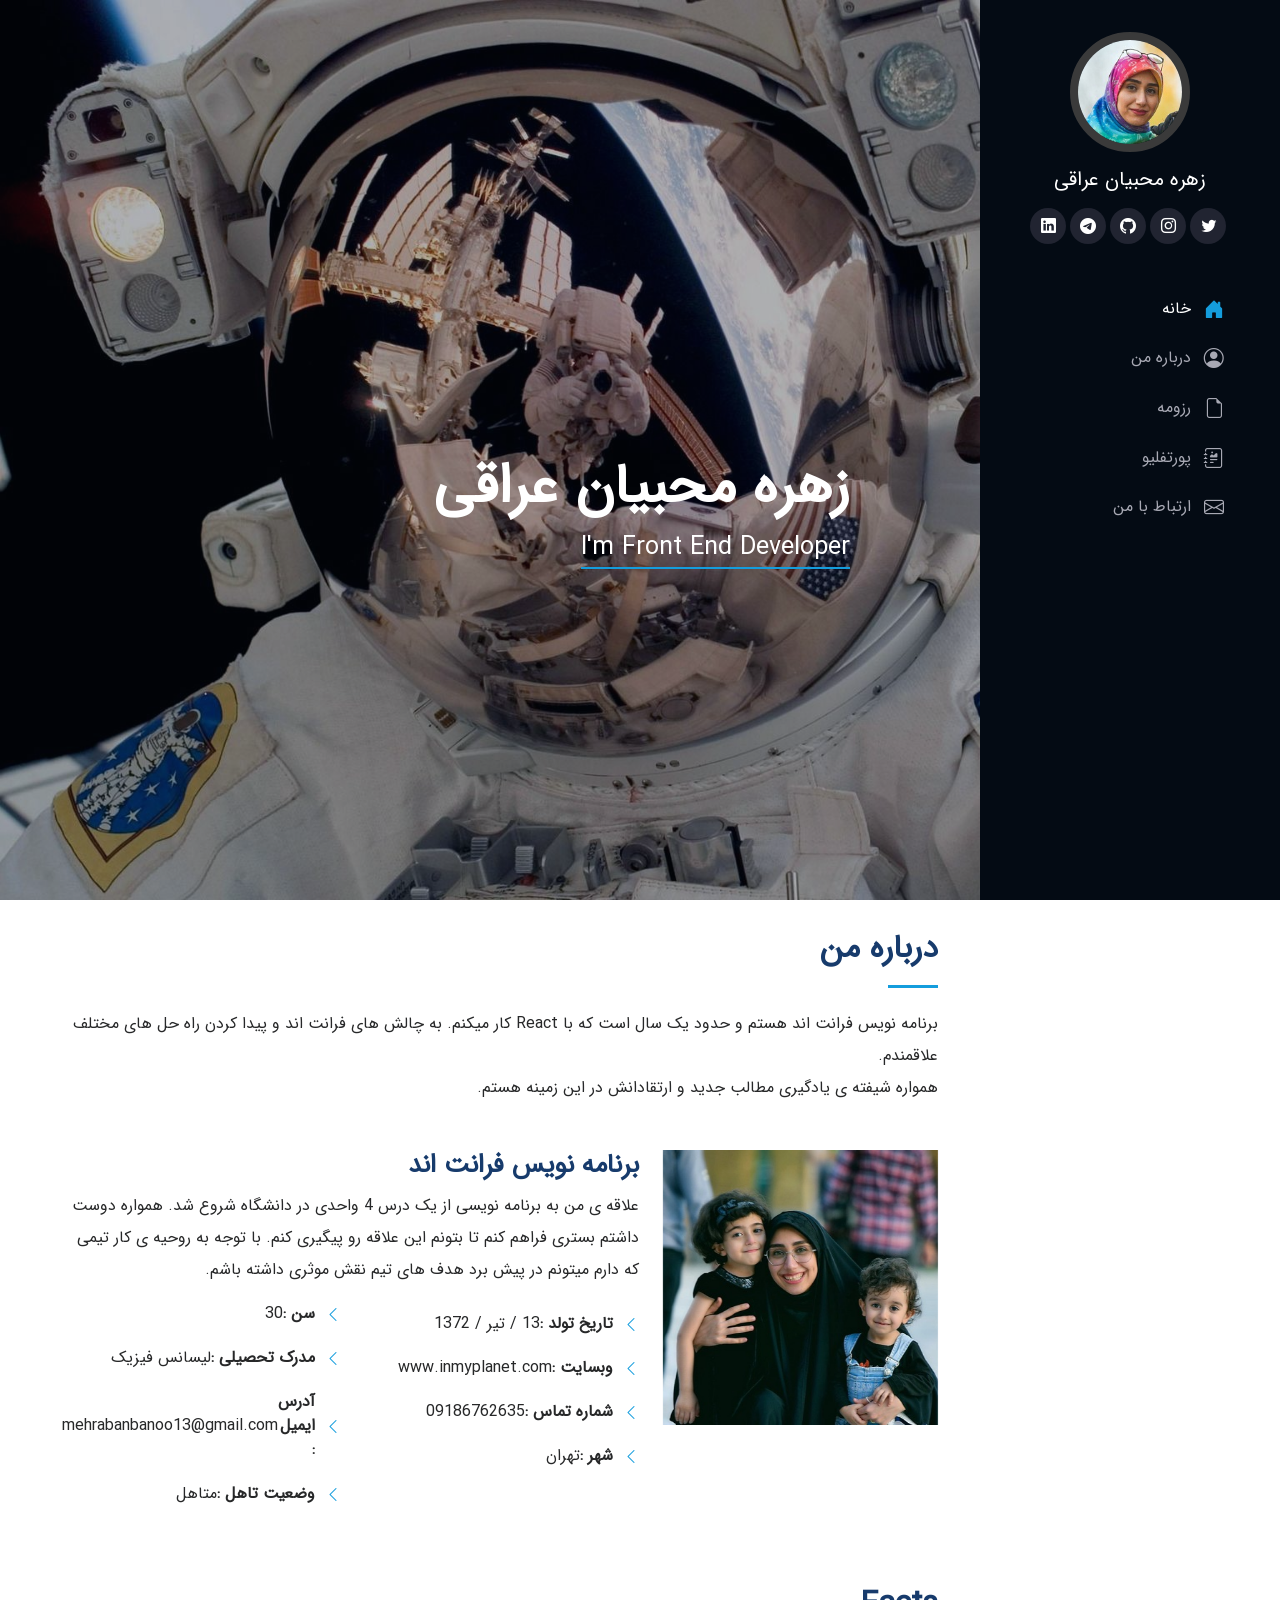
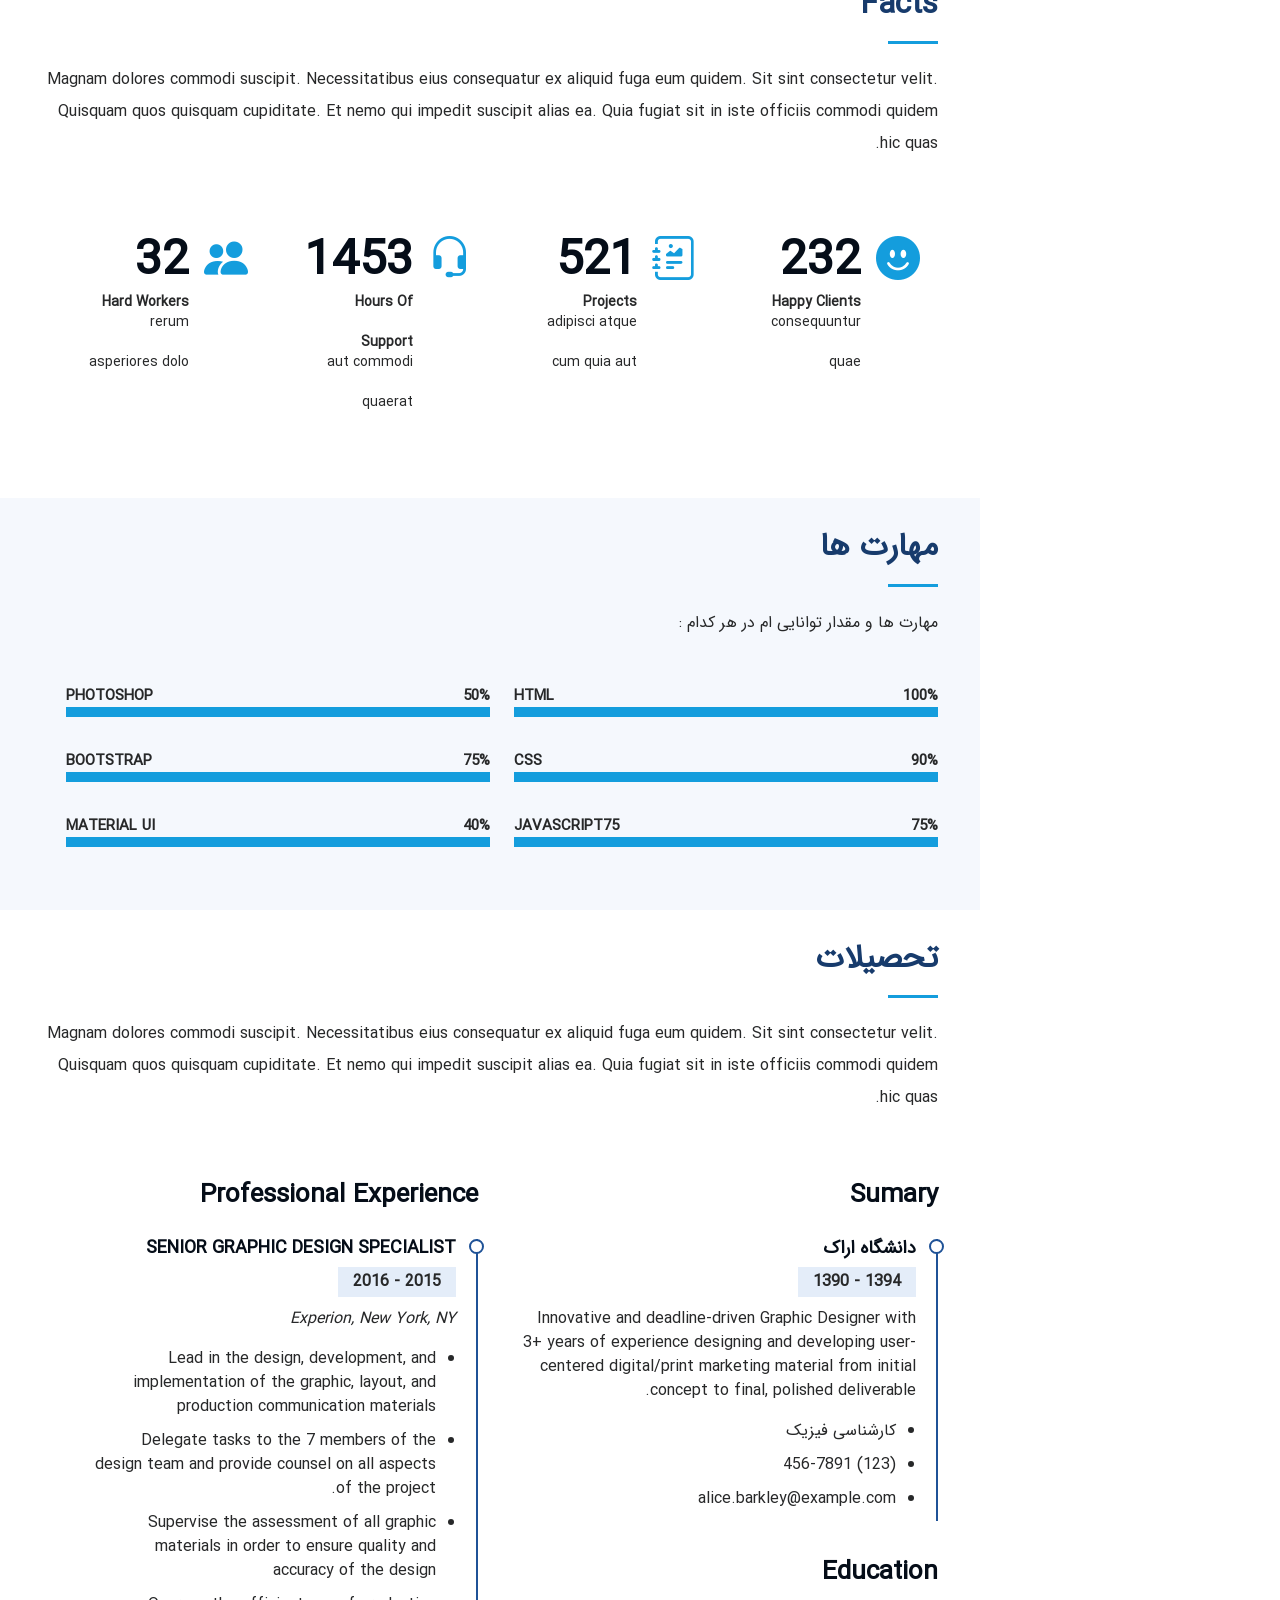
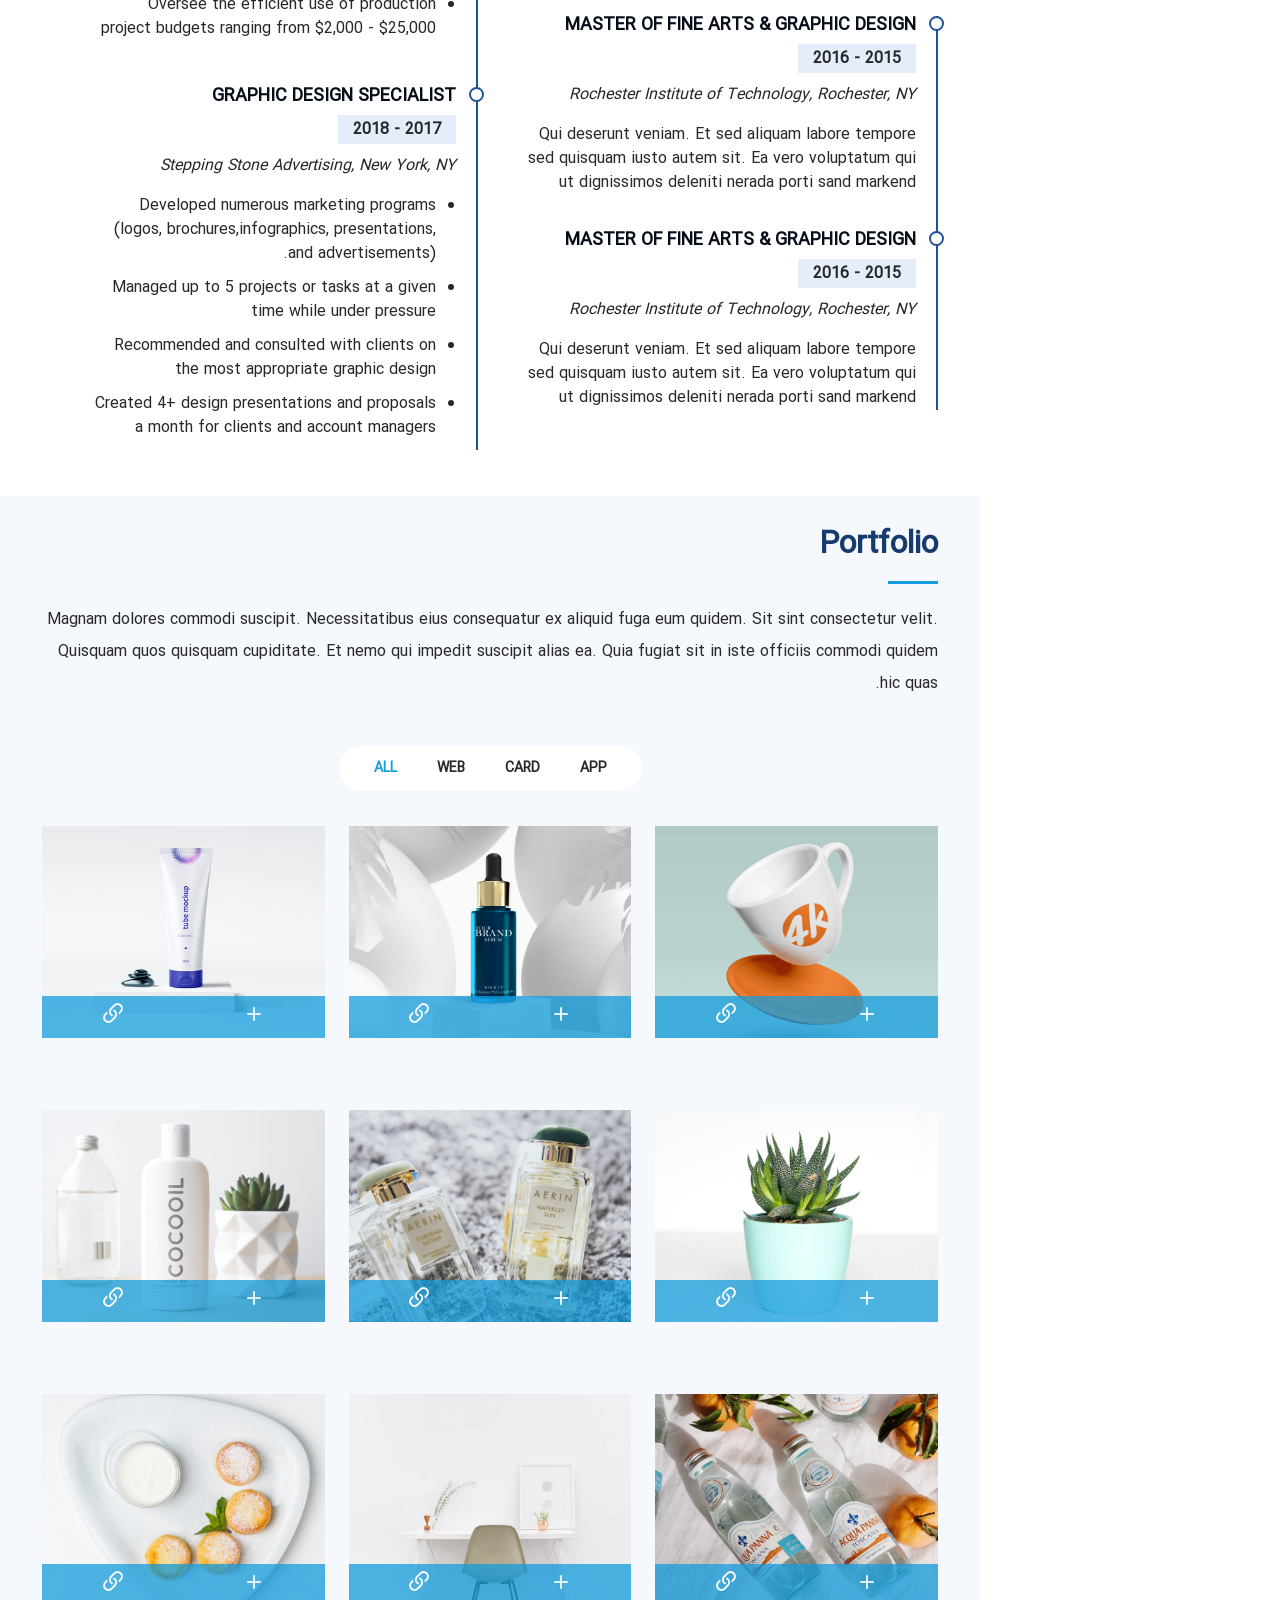
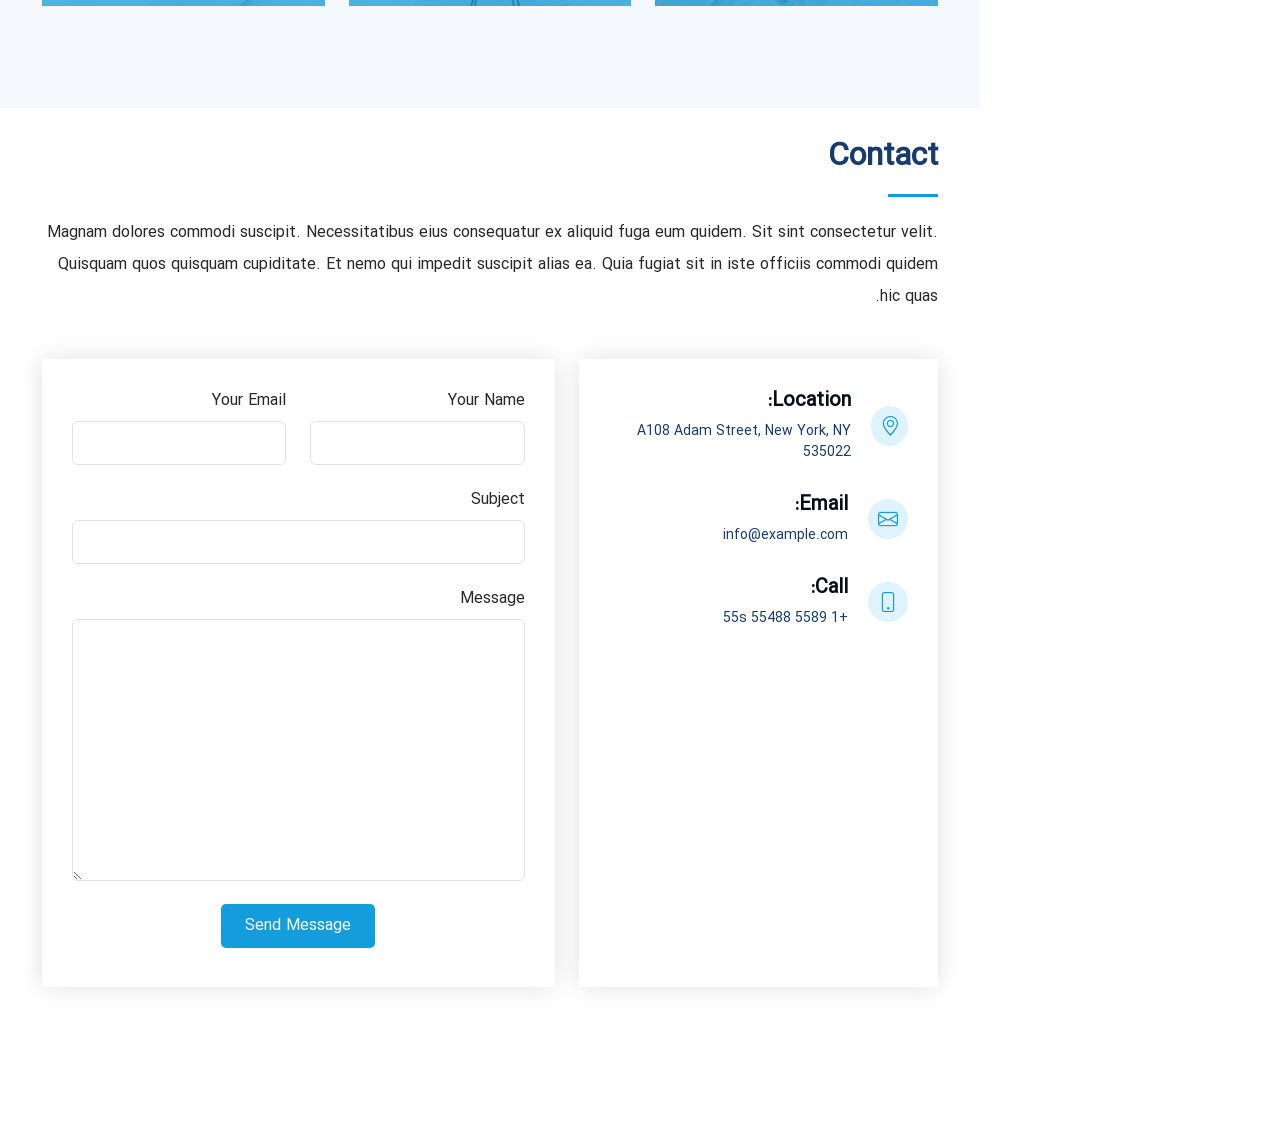
==== Untitled-1.html @ 4b847841 "add WOW.js library" ====
<!DOCTYPE html>
<html lang="en" dir="rtl">
  <head>
    <meta charset="UTF-8" />
    <meta name="viewport" content="width=device-width, initial-scale=1.0" />

    <link
      href="https://cdn.jsdelivr.net/npm/bootstrap@5.3.0/dist/css/bootstrap.min.css"
      rel="stylesheet"
      integrity="sha384-9ndCyUaIbzAi2FUVXJi0CjmCapSmO7SnpJef0486qhLnuZ2cdeRhO02iuK6FUUVM"
      crossorigin="anonymous"
    />
    <link
      rel="stylesheet"
      href="https://cdn.jsdelivr.net/npm/bootstrap-icons@1.10.5/font/bootstrap-icons.css"
    />
     <!-- WOW js-->
    <link
      rel="stylesheet"
      href="https://cdnjs.cloudflare.com/ajax/libs/animate.css/4.1.1/animate.min.css"
    />

    <link rel="stylesheet" href="./styles.css" />

    <title>Portfolio</title>
  </head>
  <body>
    <!-- Start Header  -->
    <header class="header">
      <div class="profile">
        <div class="profile-header">
          <img src="./img/zohre-pic.jpg" class="profile-img" alt="" />
          <h1 class="profile-name">
            <a href="Untitled-1.html" class="profile-name-link">
              زهره محبیان عراقی
            </a>
          </h1>
          <div class="header-social-media text-center">
            <a
              href="https://twitter.com/zmohebian"
              class="social-media-link"
              target="_blank"
              ><i class="bi bi-twitter social-media-icon"></i
            ></a>
            <a
              href="https://www.instagram.com/z.mohebian13"
              class="social-media-link"
              target="_blank"
              ><i class="bi bi-instagram social-media-icon"></i
            ></a>
            <a
              href="https://github.com/zmohebian13"
              class="social-media-link"
              target="_blank"
              ><i class="bi bi-github"></i
            ></a>
            <a
              href="https://t.me/zmohebian"
              class="social-media-link"
              target="_blank"
              ><i class="bi bi-telegram"></i
            ></a>
            <a
              href="https://www.linkedin.com/in/zohre-mohebian-317a89244/"
              class="social-media-link"
              target="_blank"
              ><i class="bi bi-linkedin social-media-icon"></i
            ></a>
          </div>
        </div>
      </div>

      <div class="profile-navbar">
        <ul class="navbar-menu">
          <li class="navbar-item">
            <a href="#hero" class="navbar-item-link active">
              <i class="bi bi-house-door-fill"></i>
              <span class="navbar-item-title">خانه</span>
            </a>
          </li>
          <li class="navbar-item">
            <a href="#about" class="navbar-item-link">
              <i class="bi bi-person-circle"></i>
              <span class="navbar-item-title">درباره من</span>
            </a>
          </li>
          <li class="navbar-item">
            <a href="#resume" class="navbar-item-link">
              <i class="bi bi-file-earmark"></i>
              <span class="navbar-item-title">رزومه</span>
            </a>
          </li>
          <li class="navbar-item">
            <a href="#portfolio" class="navbar-item-link">
              <i class="bi bi-journal-richtext"></i>
              <span class="navbar-item-title">پورتفلیو</span>
            </a>
          </li>
          <li class="navbar-item">
            <a href="#contact" class="navbar-item-link">
              <i class="bi bi-envelope"></i>
              <span class="navbar-item-title">ارتباط با من</span>
            </a>
          </li>
        </ul>
      </div>
    </header>
    <!-- End Header -->

    <!-- Start hero  -->
    <section class="hero" id="hero">
      <div class="hero-container">
        <h1 class="hero-title">زهره محبیان عراقی</h1>
        <p class="hero-desc">
          <span
            class="hero-desc-typed"
            data-typed-items="Front End Developer"
          ></span>
        </p>
      </div>
    </section>
    <!-- End hero  -->

    <main class="main">
      <!-- Start About  -->
      <section class="about" id="about">
        <div class="about-container">
          <div class="container">
            <div class="row">
              <div class="section-title">
                <h2>درباره من</h2>
                <p>
                  برنامه نویس فرانت اند هستم و حدود یک سال است که با React کار
                  میکنم. به چالش های فرانت اند و پیدا کردن راه حل های مختلف
                  علاقمندم.
                  <br />
                  همواره شیفته ی یادگیری مطالب جدید و ارتقادانش در این زمینه
                  هستم.
                </p>
              </div>

              <div class="row">
                <div class="col-lg-4 wow animate__animated animate__fadeInRight">
                  <img
                    src="./img/family1.jpg"
                    alt=""
                    class="about-img img-fluid"
                  />
                </div>
                <div class="col-lg-8 pt-4 pt-lg-0 content wow animate__animated animate__fadeInLeft">
                  <h3 class="about-detail-title">برنامه نویس فرانت اند</h3>
                  <p class="about-detail-desc">
                    علاقه ی من به برنامه نویسی از یک درس 4 واحدی در دانشگاه شروع
                    شد. همواره دوست داشتم بستری فراهم کنم تا بتونم این علاقه رو
                    پیگیری کنم. با توجه به روحیه ی کار تیمی که دارم میتونم در
                    پیش برد هدف های تیم نقش موثری داشته باشم.
                  </p>
                  <div class="row">
                    <div class="col-lg-6">
                      <ul class="about-detail-menu">
                        <li class="about-detail-item">
                          <i class="bi bi-chevron-left"></i>
                          <strong> تاریخ تولد :</strong>
                          <span>13 / تیر / 1372</span>
                        </li>
                        <li class="about-detail-item">
                          <i class="bi bi-chevron-left"></i>
                          <strong>وبسایت :</strong>
                          <span> www.inmyplanet.com</span>
                        </li>
                        <li class="about-detail-item">
                          <i class="bi bi-chevron-left"></i>
                          <strong>شماره تماس :</strong>
                          <span>09186762635</span>
                        </li>
                        <li class="about-detail-item">
                          <i class="bi bi-chevron-left"></i>
                          <strong>شهر :</strong>
                          <span>تهران</span>
                        </li>
                      </ul>
                    </div>
                    <div class="col-6">
                      <ul class="about-detail menu">
                        <li class="about-detail-item">
                          <i class="bi bi-chevron-left"></i>
                          <strong> سن :</strong>
                          <span>30</span>
                        </li>
                        <li class="about-detail-item">
                          <i class="bi bi-chevron-left"></i>
                          <strong>مدرک تحصیلی :</strong>
                          <span>لیسانس فیزیک</span>
                        </li>
                        <li class="about-detail-item">
                          <i class="bi bi-chevron-left"></i>
                          <strong>آدرس ایمیل : </strong>
                          <span>mehrabanbanoo13@gmail.com</span>
                        </li>
                        <li class="about-detail-item">
                          <i class="bi bi-chevron-left"></i>
                          <strong>وضعیت تاهل : </strong>
                          <span>متاهل</span>
                        </li>
                      </ul>
                    </div>
                  </div>
                </div>
              </div>
            </div>
          </div>
        </div>
      </section>
      <!-- End About  -->

      <!-- Start Facts  -->
      <section class="facts">
        <div class="fact-container">
          <div class="container">
            <div class="row">
              <div class="section-title">
                <h2>Facts</h2>
                <p>
                  Magnam dolores commodi suscipit. Necessitatibus eius
                  consequatur ex aliquid fuga eum quidem. Sit sint consectetur
                  velit. Quisquam quos quisquam cupiditate. Et nemo qui impedit
                  suscipit alias ea. Quia fugiat sit in iste officiis commodi
                  quidem hic quas.
                </p>
              </div>
              <div class="row facts-details">
                <div class="col-lg-3 col-md-6 fact-item wow animate__animated animate__fadeInUp">
                  <i class="bi bi-emoji-smile-fill"></i>
                  <div class="fact-item-count">
                    <strong class="fact-item-num">232</strong>
                    <p class="fact-item-title">
                      <strong>Happy Clients</strong>
                      consequuntur quae
                    </p>
                  </div>
                </div>
                <div class="col-lg-3 col-md-6 fact-item wow animate__animated animate__fadeInUp">
                  <i class="bi bi-journal-richtext"></i>
                  <div class="fact-item-count">
                    <strong class="fact-item-num">521</strong>
                    <p class="fact-item-title">
                      <strong>Projects </strong>
                      adipisci atque cum quia aut
                    </p>
                  </div>
                </div>
                <div class="col-lg-3 col-md-6 fact-item wow animate__animated animate__fadeInUp">
                  <i class="bi bi-headset"></i>
                  <div class="fact-item-count">
                    <strong class="fact-item-num">1453</strong>
                    <p class="fact-item-title">
                      <strong>Hours Of Support</strong>
                      aut commodi quaerat
                    </p>
                  </div>
                </div>
                <div class="col-lg-3 col-md-6 fact-item wow animate__animated animate__fadeInUp">
                  <i class="bi bi-people-fill"></i>
                  <div class="fact-item-count">
                    <strong class="fact-item-num">32</strong>
                    <p class="fact-item-title">
                      <strong>Hard Workers</strong>
                      rerum asperiores dolo
                    </p>
                  </div>
                </div>
              </div>
            </div>
          </div>
        </div>
      </section>
      <!-- End Facts  -->

      <!-- Start Skills  -->
      <section class="skills">
        <div class="container skills-container">
          <div class="row">
            <div class="section-title">
              <h2>مهارت ها</h2>
              <p>مهارت ها و مقدار توانایی ام در هر کدام :</p>
            </div>
            <div class="row skill-menu">
              <div class="col-lg-6">
                <div class="skill-item wow animate__animated animate__fadeInRight">
                  <div class="skill-item-title">
                    <span class="skill-value">100%</span>
                    <span class="skill-title">HTML</span>
                  </div>
                  <div class="skill-item-progress">
                    <div
                      class="progress-bar"
                      role="progressbar"
                      aria-valuenow="100"
                      aria-valuemin="0"
                      aria-valuemax="100"
                    ></div>
                  </div>
                </div>
                <div class="skill-item wow animate__animated animate__fadeInRight">
                  <div class="skill-item-title">
                    <span class="skill-value">90%</span>
                    <span class="skill-title">CSS</span>
                  </div>
                  <div class="skill-item-progress">
                    <div
                      class="progress-bar"
                      role="progressbar"
                      aria-valuenow="90"
                      aria-valuemin="0"
                      aria-valuemax="100"
                    ></div>
                  </div>
                </div>
                <div class="skill-item wow animate__animated animate__fadeInRight">
                  <div class="skill-item-title">
                    <span class="skill-value">75%</span>
                    <span class="skill-title">JAVASCRIPT75</span>
                  </div>
                  <div class="skill-item-progress">
                    <div
                      class="progress-bar"
                      role="progressbar"
                      aria-valuenow="75"
                      aria-valuemin="0"
                      aria-valuemax="100"
                    ></div>
                  </div>
                </div>
              </div>
              <div class="col-lg-6">
                <div class="skill-item wow animate__animated animate__fadeInLeft">
                  <div class="skill-item-title">
                    <span class="skill-value">50%</span>
                    <span class="skill-title">PHOTOSHOP</span>
                  </div>
                  <div class="skill-item-progress">
                    <div
                      class="progress-bar"
                      role="progressbar"
                      aria-valuenow="50"
                      aria-valuemin="0"
                      aria-valuemax="100"
                    ></div>
                  </div>
                </div>
                <div class="skill-item wow animate__animated animate__fadeInLeft">
                  <div class="skill-item-title">
                    <span class="skill-value">75%</span>
                    <span class="skill-title">BOOTSTRAP</span>
                  </div>
                  <div class="skill-item-progress">
                    <div
                      class="progress-bar"
                      role="progressbar"
                      aria-valuenow="75"
                      aria-valuemin="0"
                      aria-valuemax="100"
                    ></div>
                  </div>
                </div>
                <div class="skill-item wow animate__animated animate__fadeInLeft">
                  <div class="skill-item-title">
                    <span class="skill-value">40%</span>
                    <span class="skill-title">MATERIAL UI</span>
                  </div>
                  <div class="skill-item-progress">
                    <div
                      class="progress-bar"
                      role="progressbar"
                      aria-valuenow="40"
                      aria-valuemin="0"
                      aria-valuemax="100"
                    ></div>
                  </div>
                </div>
              </div>
            </div>
          </div>
        </div>
      </section>
      <!-- End Skills  -->

      <!-- Start Resume  -->
      <section class="resume" id="resume">
        <div class="container resume-container">
          <div class="row">
            <div class="section-title">
              <h2>تحصیلات</h2>
              <p>
                Magnam dolores commodi suscipit. Necessitatibus eius consequatur
                ex aliquid fuga eum quidem. Sit sint consectetur velit. Quisquam
                quos quisquam cupiditate. Et nemo qui impedit suscipit alias ea.
                Quia fugiat sit in iste officiis commodi quidem hic quas.
              </p>
            </div>
          </div>
          <div class="row resume-menu">
            <div class="col-lg-6 wow animate__animated animate__fadeInUp">
              <h3 class="resume-item-title">Sumary</h3>
              <div class="resume-item">
                <h4 class="resume-item-name">دانشگاه اراک</h4>
                <h5 class="resume-item-year">1394 - 1390</h5>
                <p class="resume-item-subtitle">
                  Innovative and deadline-driven Graphic Designer with 3+ years
                  of experience designing and developing user-centered
                  digital/print marketing material from initial concept to
                  final, polished deliverable.
                </p>
                <ul class="resume-item-menu">
                  <li class="resume-item-list">کارشناسی فیزیک</li>
                  <li class="resume-item-list">(123) 456-7891</li>
                  <li class="resume-item-list">alice.barkley@example.com</li>
                </ul>
              </div>

              <h3 class="resume-item-title">Education</h3>
              <div class="resume-item pb-2">
                <h4 class="resume-item-name">
                  MASTER OF FINE ARTS & GRAPHIC DESIGN
                </h4>
                <h5 class="resume-item-year">2015 - 2016</h5>
                <p>
                  <em>Rochester Institute of Technology, Rochester, NY</em>
                </p>
                <p>
                  Qui deserunt veniam. Et sed aliquam labore tempore sed
                  quisquam iusto autem sit. Ea vero voluptatum qui ut
                  dignissimos deleniti nerada porti sand markend
                </p>
              </div>
              <div class="resume-item">
                <h4 class="resume-item-name">
                  MASTER OF FINE ARTS & GRAPHIC DESIGN
                </h4>
                <h5>2015 - 2016</h5>
                <p>
                  <em>Rochester Institute of Technology, Rochester, NY</em>
                </p>
                <p>
                  Qui deserunt veniam. Et sed aliquam labore tempore sed
                  quisquam iusto autem sit. Ea vero voluptatum qui ut
                  dignissimos deleniti nerada porti sand markend
                </p>
              </div>
            </div>
            <div class="col-lg-6 wow animate__animated animate__fadeInUp">
              <h3 class="resume-item-title">Professional Experience</h3>
              <div class="resume-item pb-2">
                <h4 class="resume-item-name">
                  SENIOR GRAPHIC DESIGN SPECIALIST
                </h4>
                <h5 class="resume-item-year">2015 - 2016</h5>
                <p>
                  <em>Experion, New York, NY</em>
                </p>
                <ul class="resume-item-menu">
                  <li class="resume-item-list">
                    Lead in the design, development, and implementation of the
                    graphic, layout, and production communication materials
                  </li>
                  <li class="resume-item-list">
                    Delegate tasks to the 7 members of the design team and
                    provide counsel on all aspects of the project.
                  </li>
                  <li class="resume-item-list">
                    Supervise the assessment of all graphic materials in order
                    to ensure quality and accuracy of the design
                  </li>
                  <li class="resume-item-list">
                    Oversee the efficient use of production project budgets
                    ranging from $2,000 - $25,000
                  </li>
                </ul>
              </div>
              <div class="resume-item">
                <h4 class="resume-item-name">GRAPHIC DESIGN SPECIALIST</h4>
                <h5 class="resume-item-year">2017 - 2018</h5>
                <p>
                  <em>Stepping Stone Advertising, New York, NY</em>
                </p>
                <ul class="resume-item-menu">
                  <li class="resume-item-list">
                    Developed numerous marketing programs (logos,
                    brochures,infographics, presentations, and advertisements).
                  </li>
                  <li class="resume-item-list">
                    Managed up to 5 projects or tasks at a given time while
                    under pressure
                  </li>
                  <li class="resume-item-list">
                    Recommended and consulted with clients on the most
                    appropriate graphic design
                  </li>
                  <li class="resume-item-list">
                    Created 4+ design presentations and proposals a month for
                    clients and account managers
                  </li>
                </ul>
              </div>
            </div>
          </div>
        </div>
      </section>
      <!-- End Resume  -->

      <!-- Start Portfilio  -->
      <section class="portfolio" id="portfolio">
        <div class="container portfolio-container">
          <div class="section-title">
            <h2>Portfolio</h2>
            <p>
              Magnam dolores commodi suscipit. Necessitatibus eius consequatur
              ex aliquid fuga eum quidem. Sit sint consectetur velit. Quisquam
              quos quisquam cupiditate. Et nemo qui impedit suscipit alias ea.
              Quia fugiat sit in iste officiis commodi quidem hic quas.
            </p>
          </div>
          <div class="row portfolio-header wow animate__animated animate__fadeInUp">
            <div class="col-lg-12 portfolio-header-title">
              <ul class="portfolio-header-menu">
                <li class="portfolio-header-item">app</li>
                <li class="portfolio-header-item">card</li>
                <li class="portfolio-header-item">web</li>
                <li class="portfolio-header-item active">all</li>
              </ul>
            </div>
          </div>
          <div class="row portfolio-content wow animate__animated animate__fadeInUp">
            <div class="col-lg-4 col-md-6 portfolio-item">
              <div class="portfolio-single-image">
                <img src="/img/portfolio/portfolio-1.jpg" class="img-fluid" />
                <div class="portfolio-img-link">
                  <a href="" class="portfolio-link-item"
                    ><i class="bi bi-plus"></i
                  ></a>
                  <a href="" class="portfolio-link-item"
                    ><i class="bi bi-link-45deg"></i
                  ></a>
                </div>
              </div>
            </div>
            <div class="col-lg-4 col-md-6 portfolio-item">
              <div class="portfolio-single-image">
                <img
                  src="/img/portfolio/portfolio-2.jpg"
                  alt=""
                  class="img-fluid"
                />
                <div class="portfolio-img-link">
                  <a href="" class="portfolio-link-item"
                    ><i class="bi bi-plus"></i
                  ></a>
                  <a href="" class="portfolio-link-item"
                    ><i class="bi bi-link-45deg"></i
                  ></a>
                </div>
              </div>
            </div>
            <div class="col-lg-4 col-md-6 portfolio-item">
              <div class="portfolio-single-image">
                <img
                  src="/img/portfolio/portfolio-3.jpg"
                  alt=""
                  class="img-fluid"
                />
                <div class="portfolio-img-link">
                  <a href="" class="portfolio-link-item"
                    ><i class="bi bi-plus"></i
                  ></a>
                  <a href="" class="portfolio-link-item"
                    ><i class="bi bi-link-45deg"></i
                  ></a>
                </div>
              </div>
            </div>
            <div class="col-lg-4 col-md-6 portfolio-item">
              <div class="portfolio-single-image">
                <img
                  src="/img/portfolio/portfolio-4.jpg"
                  alt=""
                  class="img-fluid"
                />
                <div class="portfolio-img-link">
                  <a href="" class="portfolio-link-item"
                    ><i class="bi bi-plus"></i
                  ></a>
                  <a href="" class="portfolio-link-item"
                    ><i class="bi bi-link-45deg"></i
                  ></a>
                </div>
              </div>
            </div>
            <div class="col-lg-4 col-md-6 portfolio-item">
              <div class="portfolio-single-image">
                <img
                  src="/img/portfolio/portfolio-5.jpg"
                  alt=""
                  class="img-fluid"
                />
                <div class="portfolio-img-link">
                  <a href="" class="portfolio-link-item"
                    ><i class="bi bi-plus"></i
                  ></a>
                  <a href="" class="portfolio-link-item"
                    ><i class="bi bi-link-45deg"></i
                  ></a>
                </div>
              </div>
            </div>
            <div class="col-lg-4 col-md-6 portfolio-item">
              <div class="portfolio-single-image">
                <img
                  src="/img/portfolio/portfolio-6.jpg"
                  alt=""
                  class="img-fluid"
                />
                <div class="portfolio-img-link">
                  <a href="" class="portfolio-link-item"
                    ><i class="bi bi-plus"></i
                  ></a>
                  <a href="" class="portfolio-link-item"
                    ><i class="bi bi-link-45deg"></i
                  ></a>
                </div>
              </div>
            </div>
            <div class="col-lg-4 col-md-6 portfolio-item">
              <div class="portfolio-single-image">
                <img
                  src="/img/portfolio/portfolio-7.jpg"
                  alt=""
                  class="img-fluid"
                />
                <div class="portfolio-img-link">
                  <a href="" class="portfolio-link-item"
                    ><i class="bi bi-plus"></i
                  ></a>
                  <a href="" class="portfolio-link-item"
                    ><i class="bi bi-link-45deg"></i
                  ></a>
                </div>
              </div>
            </div>
            <div class="col-lg-4 col-md-6 portfolio-item">
              <div class="portfolio-single-image">
                <img
                  src="/img/portfolio/portfolio-8.jpg"
                  alt=""
                  class="img-fluid"
                />
                <div class="portfolio-img-link">
                  <a href="" class="portfolio-link-item"
                    ><i class="bi bi-plus"></i
                  ></a>
                  <a href="" class="portfolio-link-item"
                    ><i class="bi bi-link-45deg"></i
                  ></a>
                </div>
              </div>
            </div>
            <div class="col-lg-4 col-md-6 portfolio-item">
              <div class="portfolio-single-image">
                <img
                  src="/img/portfolio/portfolio-9.jpg"
                  alt=""
                  class="img-fluid"
                />
                <div class="portfolio-img-link">
                  <a href="" class="portfolio-link-item"
                    ><i class="bi bi-plus"></i
                  ></a>
                  <a href="" class="portfolio-link-item"
                    ><i class="bi bi-link-45deg"></i
                  ></a>
                </div>
              </div>
            </div>
          </div>
        </div>
      </section>
      <!-- End Portfilio  -->

      <!-- Start contact  -->
      <section class="contact" id="contact">
        <div class="container contact-container">
          <div class="section-title">
            <h2>Contact</h2>
            <p>
              Magnam dolores commodi suscipit. Necessitatibus eius consequatur
              ex aliquid fuga eum quidem. Sit sint consectetur velit. Quisquam
              quos quisquam cupiditate. Et nemo qui impedit suscipit alias ea.
              Quia fugiat sit in iste officiis commodi quidem hic quas.
            </p>
          </div>
          <div class="row contact-content wow animate__animated animate__fadeIn">
            <div class="col-lg-5 d-flex align-items-stretch mb-3">
              <div class="contact-details">
                <div class="contact-addres">
                  <i class="bi bi-geo-alt"></i>
                  <div class="contact-detail-title">
                    <h4>Location:</h4>
                    <p>A108 Adam Street, New York, NY 535022</p>
                  </div>
                </div>
                <div class="contact-email">
                  <i class="bi bi-envelope"></i>
                  <div class="contact-detail-title">
                    <h4>Email:</h4>
                    <p>info@example.com</p>
                  </div>
                </div>
                <div class="contact-call">
                  <i class="bi bi-phone"></i>
                  <div class="contact-detail-title">
                    <h4>Call:</h4>
                    <p>+1 5589 55488 55s</p>
                  </div>
                </div>
                <div class="contact-map">
                  <iframe
                    src="https://www.google.com/maps/embed?pb=!1m14!1m8!1m3!1d12097.433213460943!2d-74.0062269!3d40.7101282!3m2!1i1024!2i768!4f13.1!3m3!1m2!1s0x0%3A0xb89d1fe6bc499443!2sDowntown+Conference+Center!5e0!3m2!1smk!2sbg!4v1539943755621"
                    frameborder="0"
                    style="border: 0; width: 100%; height: 290px"
                    allowfullscreen
                  ></iframe>
                </div>
              </div>
            </div>
            <div class="col-lg-7 d-flex align-items-stretch mb-3">
              <form action="#" class="contact-form">
                <div class="row">
                  <div class="col-md-6 form-group">
                    <label for="name">Your Name</label>
                    <input
                      type="text"
                      name="name"
                      class="form-control"
                      id="name"
                      required
                    />
                  </div>
                  <div class="form-group col-md-6">
                    <label for="name">Your Email</label>
                    <input
                      type="email"
                      class="form-control"
                      name="email"
                      id="email"
                      required
                    />
                  </div>
                  <div class="form-group">
                    <label for="name">Subject</label>
                    <input
                      type="text"
                      class="form-control"
                      name="subject"
                      id="subject"
                      required
                    />
                  </div>
                  <div class="form-group">
                    <label for="name">Message</label>
                    <textarea
                      class="form-control"
                      name="message"
                      rows="10"
                      required
                    ></textarea>
                  </div>
                  <div class="form-button">
                    <div class="form-loading"></div>
                    <div class="form-submit-error"></div>
                    <div class="form-submit-success"></div>
                    <button type="submit" class="form-submit-btn">
                      Send Message
                    </button>
                  </div>
                </div>
              </form>
            </div>
          </div>
        </div>
      </section>
      <!-- End contact  -->
    </main>

    <a
      href="#"
      class="back-to-top d-flex align-items-center justify-content-center"
    >
      <i class="bi bi-arrow-up-short"></i>
    </a>

    <script src="./index.js"></script>
    <script
      src="https://cdn.jsdelivr.net/npm/bootstrap@5.3.0/dist/js/bootstrap.bundle.min.js"
      integrity="sha384-geWF76RCwLtnZ8qwWowPQNguL3RmwHVBC9FhGdlKrxdiJJigb/j/68SIy3Te4Bkz"
      crossorigin="anonymous"
    ></script>
    <script src="./JS/wow.min.js"></script>
    <script>
      new WOW().init();
    </script>
  </body>
</html>
---- styles.css ----
@font-face {
  font-family: IRANSans;
  src: url(../fonts/IRANSans/IRANSans.ttf);
}

* {
  margin: 0;
  padding: 0;
  box-sizing: border-box;
}

body {
  font-family: "IRANSans";
  color: #272829;
}

.header {
  position: fixed;
  top: 0;
  right: 0;
  bottom: 0;
  width: 300px;
  padding: 2rem;
  background: #040b14;
  height: 100vh;
  z-index: 9997;
}

.profile-header {
  display: flex;
  flex-direction: column;
  align-items: center;
  justify-content: space-between;
}

.profile-img {
  width: 120px;
  border-radius: 50%;
  border: 8px solid rgb(58, 58, 58);
}

.profile-name {
  font-size: 20px;
  color: white;
  margin: 1rem 0;
  font-weight: 300;
}

.profile-name-link {
  text-decoration: none;
  color: white;
}

.header-social-media {
  display: flex;
  flex-direction: row;
  justify-content: center;
  align-items: center;
}

.social-media-link {
  display: inline-block;
  background: #212431;
  color: #fff;
  line-height: 1;
  margin-right: 4px;
  border-radius: 50%;
  text-align: center;
  width: 36px;
  height: 36px;
  transition: 300ms;
  padding-top: 10px;
  target: "_blank";
}

.social-media-icon {
  font-size: 15px;
}

.social-media-link:hover {
  background: #149ddd;
  color: #fff;
  text-decoration: none;
}

@media (max-width: 1199px) {
  .header {
    right: -300px;
  }
}

.profile-navbar {
  padding: 1.5rem;
}

.navbar-menu {
  list-style-type: none;
  margin-top: 1rem;
}

.navbar-item {
  padding: 0.8rem 0;
}

.navbar-item-link {
  text-decoration: none;
  font-weight: 300;
  display: flex;
  align-items: center;
  color: #a8a9b4;
  transition: all 300ms ease;
}

.navbar-item-link:hover,
.navbar-item-link.active {
  color: white;
}

.navbar-item-link i {
  margin-left: 0.8rem;
  font-size: 20px;
  line-height: 0 !important;
  transition: all 300ms ease;
}

.navbar-item-link:hover i,
.navbar-item-link.active i {
  color: #149ddd;
}

.hero {
  height: 100vh;
  background: url("../img/114247.jpg");
  background-position: left;
  background-size: cover;
  background-repeat: no-repeat;
  display: flex;
  align-items: center;
  justify-content: flex-start;
}

.hero::before {
  content: "";
  background: rgba(5, 13, 24, 0.3);
  position: absolute;
  bottom: 0;
  top: 0;
  left: 0;
  right: 0;
  z-index: 1;
  height: 100vh;
}
.hero-container {
  position: relative;
  display: flex;
  flex-direction: column;
  align-items: flex-start;
  padding: 140px 400px 0 0;
  background-attachment: fixed;
  z-index: 2;
}

.hero-title {
  color: white;
  font-weight: 700;
  font-size: 55px;
}

.hero-desc {
  color: white;
  font-size: 25px;
  font-weight: 300;
  border-bottom: 2px solid #149ddd;
}

@media (max-width: 1199px) {
  .hero {
    margin-right: 0;
    background-position: center;
  }
  .main {
    margin-right: 0;
  }
  .container,
  .container-fluid {
    padding-left: 12px;
    padding-right: 12px;
  }
}

@media (min-width: 1024px) {
  .hero {
    background-attachment: fixed;
  }
}

main {
  margin-right: 300px;
}

section {
  padding: 30px;
  overflow: hidden;
}
.section-bg {
  background: #f5f8fd;
}
.section-title {
  padding-bottom: 30px;
}

.section-title h2 {
  font-size: 32px;
  font-weight: bold;
  margin-bottom: 20px;
  padding-bottom: 20px;
  position: relative;
  color: #173b6c;
}

.section-title p {
  line-height: 2;
}

.section-title h2::after {
  content: "";
  position: absolute;
  display: block;
  width: 50px;
  height: 3px;
  background: #149ddd;
  bottom: 0;
  right: 0;
}

.about {
  background: #ffffff;
}

.about-detail-title {
  font-weight: 700;
  font-size: 26px;
  color: #173b6c;
}

.about-detail-desc {
  line-height: 2;
}

.about-detail-menu {
  list-style-type: none;
  padding: 0;
  margin-top: 10px;
}

.about-detail-item {
  display: flex;
  align-items: center;
  margin-bottom: 20px;
}

.about-detail-item strong {
  margin-right: 10px;
}

.about-detail-item i {
  font-size: 16px;
  color: #149ddd;
  line-height: 0;
}

.fact-item {
  display: flex;
  align-items: baseline;
  padding: 30px;
}

.fact-item i {
  font-size: 44px;
  color: #149ddd;
  line-height: 0;
}

.fact-item-count {
  display: flex;
  flex-direction: column;
  justify-content: space-around;
  margin-right: 15px;
  line-height: 40px;
}

.fact-item-num {
  font-size: 48px;
  display: block;
  font-weight: 700;
  color: #050d18;
}

.fact-item-title {
  font-size: 14px;
}

.fact-item-title strong {
  display: block;
  margin-bottom: -20px;
}

.skills {
  background: #f5f8fd;
}

.skill-item {
  display: flex;
  flex-direction: column;
  height: 65px;
}

.skill-item-title {
  display: flex;
  justify-content: space-between;
}

.skill-title,
.skill-value {
  font-weight: bold;
  font-size: 15px;
}

.progress-bar {
  height: 10px;
  background-color: #149ddd;
}

.resume-item {
  position: relative;
  padding: 0 20px 0 20px;
  border-right: 2px solid #1f5297;
}

.resume-item::before {
  content: "";
  position: absolute;
  width: 15px;
  height: 15px;
  border-radius: 50%;
  background: #fff;
  border: 2px solid #1f5297;
  right: -8px;
  top: 0;
}

.resume-item-title {
  font-size: 26px;
  font-weight: bold;
  color: #050d18;
  padding: 20px 0;
}

.resume-item-desc {
  display: flex;
  flex-direction: column;
}

.resume-item-name {
  line-height: 18px;
  font-size: 18px;
  text-transform: uppercase;
  color: #050d18;
  margin-bottom: 10px;
  font-weight: bold;
}

.resume-item-menu {
  padding-right: 20px;
}

.resume-item-list {
  padding-bottom: 10px;
}

.resume-item h5 {
  font-size: 16px;
  background: #e4edf9;
  padding: 5px 15px;
  display: inline-block;
  font-weight: 600;
  margin-bottom: 10px;
}

.pb-2 {
  padding-bottom: 20px !important;
}

.portfolio {
  background: #f5f8fd;
}

.portfolio-header-title {
  display: flex;
  align-items: center;
  justify-content: center;
}

.portfolio-header-menu {
  display: flex;
  align-items: center;
  background-color: #fff;
  border-radius: 30px;
  list-style-type: none;
  padding: 2px 15px;
  margin-bottom: 35px;
}

.portfolio-header-item {
  padding: 10px 20px;
  cursor: pointer;
  font-size: 14px;
  text-transform: uppercase;
  transition: all 300ms ease;
  font-weight: 600;
}

.portfolio-header-item:hover,
.portfolio-header-item.active {
  color: #149ddd;
}

.portfolio-item {
  position: relative;
  margin-bottom: 30px;
  z-index: 1;
  transition: 0.3s;
}

.portfolio-item::before {
  content: "";
  position: absolute;
  background: rgba(255, 255, 255, 0.5);
  left: 0;
  right: 0;
  top: 0;
  bottom: 0;
  transition: all ease-in-out 0.3s;
  z-index: 2;
  opacity: 0;
}

.portfolio-img-link {
  position: relative;
  bottom: 42px;
  display: flex;
  justify-content: center;
  left: 0;
  right: 0;
  transition: 0.3s;
  opacity: 1;
}

.portfolio-link-item {
  color: #fff;
  font-size: 28px;
  text-align: center;
  background: rgba(20, 157, 221, 0.75);
  transition: 0.3s;
  width: 50%;
  cursor: pointer !important;
}

.portfolio-link-item:hover {
  background: rgba(20, 157, 221, 0.95);
}

.contact {
  padding-bottom: 130px;
}

.contact-details {
  padding: 30px;
  background: #fff;
  width: 100%;
  box-shadow: 0 0 24px 0 rgba(0, 0, 0, 0.12);
  
}

.contact-addres,
.contact-email,
.contact-call {
  display: flex;
  align-items: center;
  margin-bottom: 30px;
}

.contact-addres i,
.contact-email i,
.contact-call i {
  background: #dff3fc;
  width: 40px;
  height: 40px;
  border-radius: 50%;
  display: flex;
  align-items: center;
  justify-content: center;
  font-size: 20px;
  transition: all 0.3s ease-in-out;
  color: #149ddd;
}

.contact-detail-title {
  padding: 0 20px 0 0;
  display: flex;
  flex-direction: column;
  justify-content: center;
}

.contact-detail-title h4 {
  font-size: 20px;
  font-weight: 600;
  color: #050d18;
  margin-bottom: 0 !important;
}

.contact-detail-title p {
  margin-bottom: 0 !important;
  font-size: 14px;
  color: #173b6c;
  padding-top: 8px;
}

.contact-addres:hover i,
.contact-email:hover i,
.contact-call:hover i {
  background: #149ddd;
  color: #fff;
}

.contact-form {
  padding: 30px;
  background: #fff;
  width: 100%;
  box-shadow: 0 0 24px 0 rgba(0, 0, 0, 0.12);
}

.form-group {
  padding-bottom: 8px;
  margin-bottom: 15px;
}

.form-group label {
  padding-bottom: 8px;
}

.form-group input {
  height: 44px;
}

.form-group textarea {
  padding: 10px 15px;
}

.form-button {
  display: flex;
  align-items: center;
  justify-content: center;
}

.form-submit-btn {
  border: none;
  background: #149ddd;
  padding: 10px 24px;
  color: #fff;
  border-radius: 5px;
  transition: 0.4s;
}

.form-submit-btn:hover {
  background: #37b3ed;
}

.back-to-top {
  position: fixed;
  visibility: hidden;
  opacity: 0;
  left: 15px;
  bottom: 15px;
  z-index: 996;
  background: #149ddd;
  width: 40px;
  height: 40px;
  border-radius: 50px;
  transition: all 0.4s;
}

.back-to-top i {
  font-size: 28px;
  color: #fff;
  line-height: 0;
}

.back-to-top:hover {
  background: #2eafec;
  color: #fff;
}

.back-to-top.active {
  visibility: visible;
  opacity: 1;
}
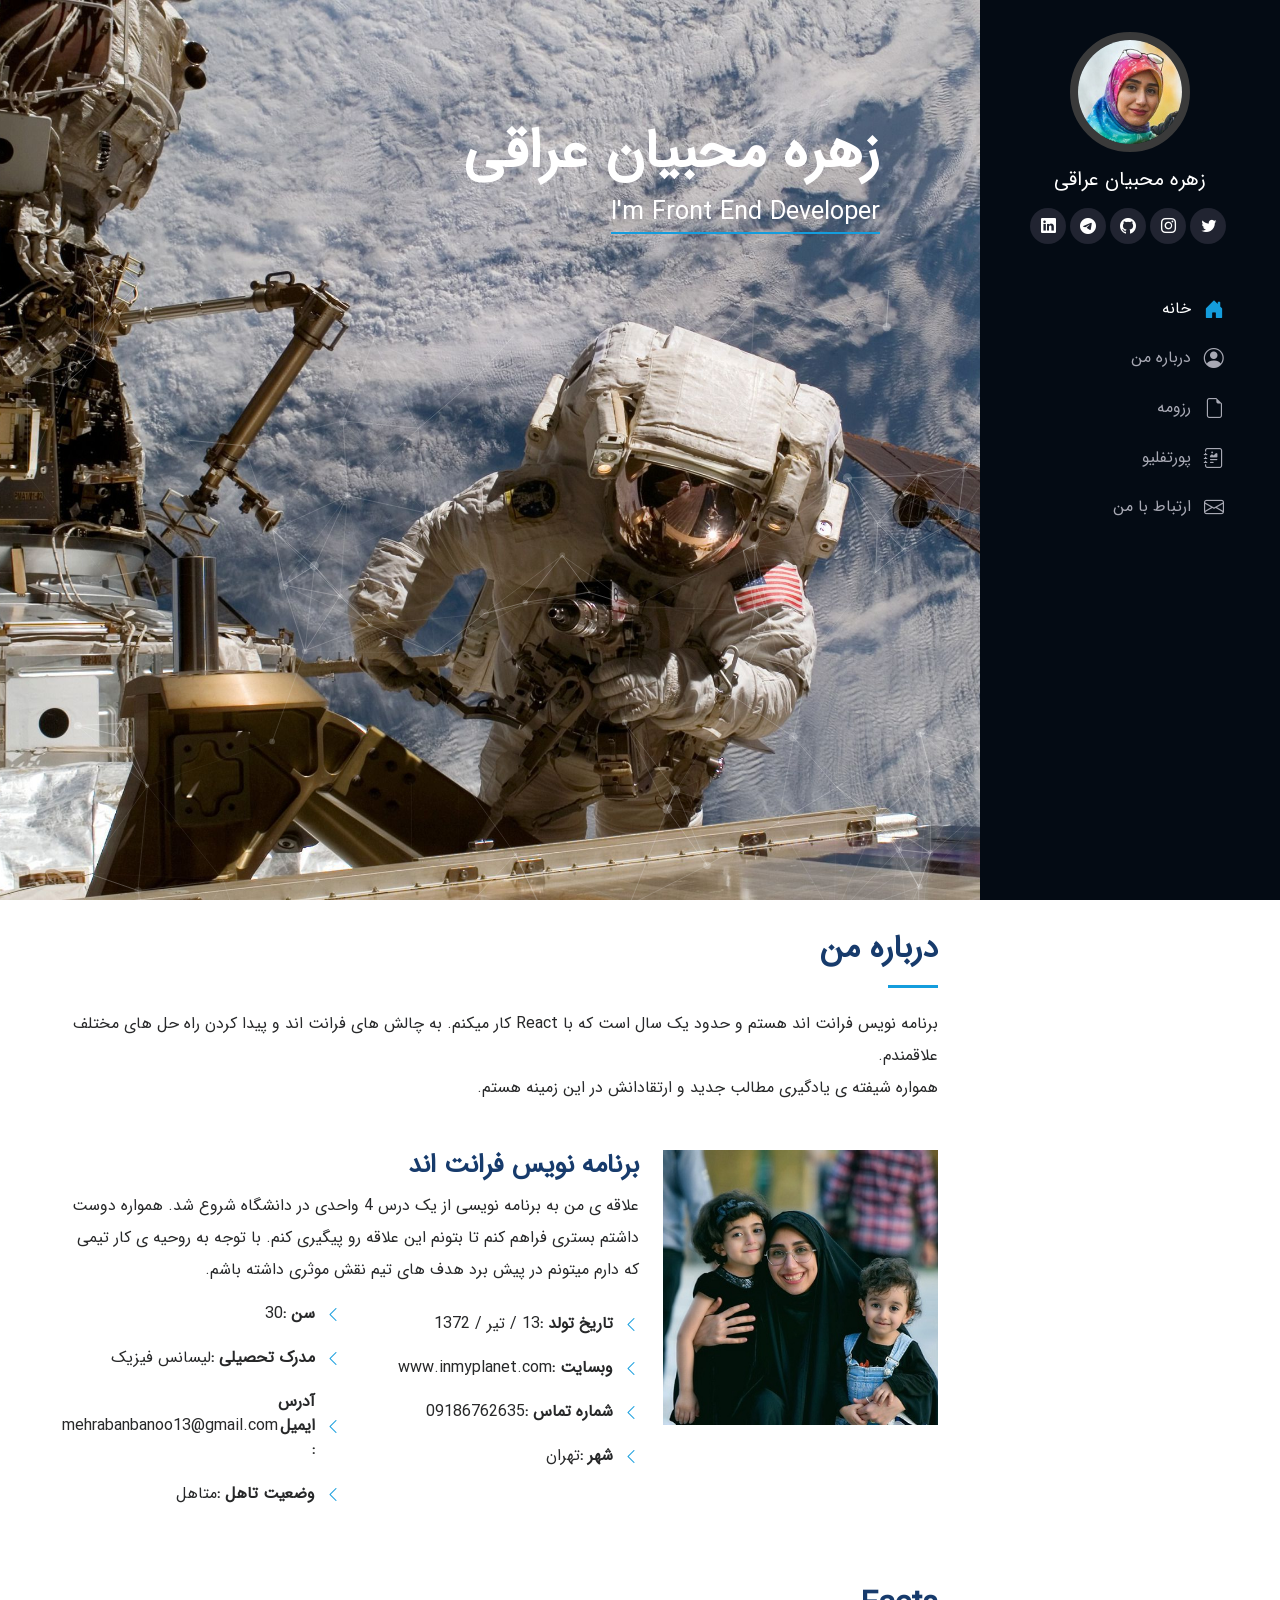
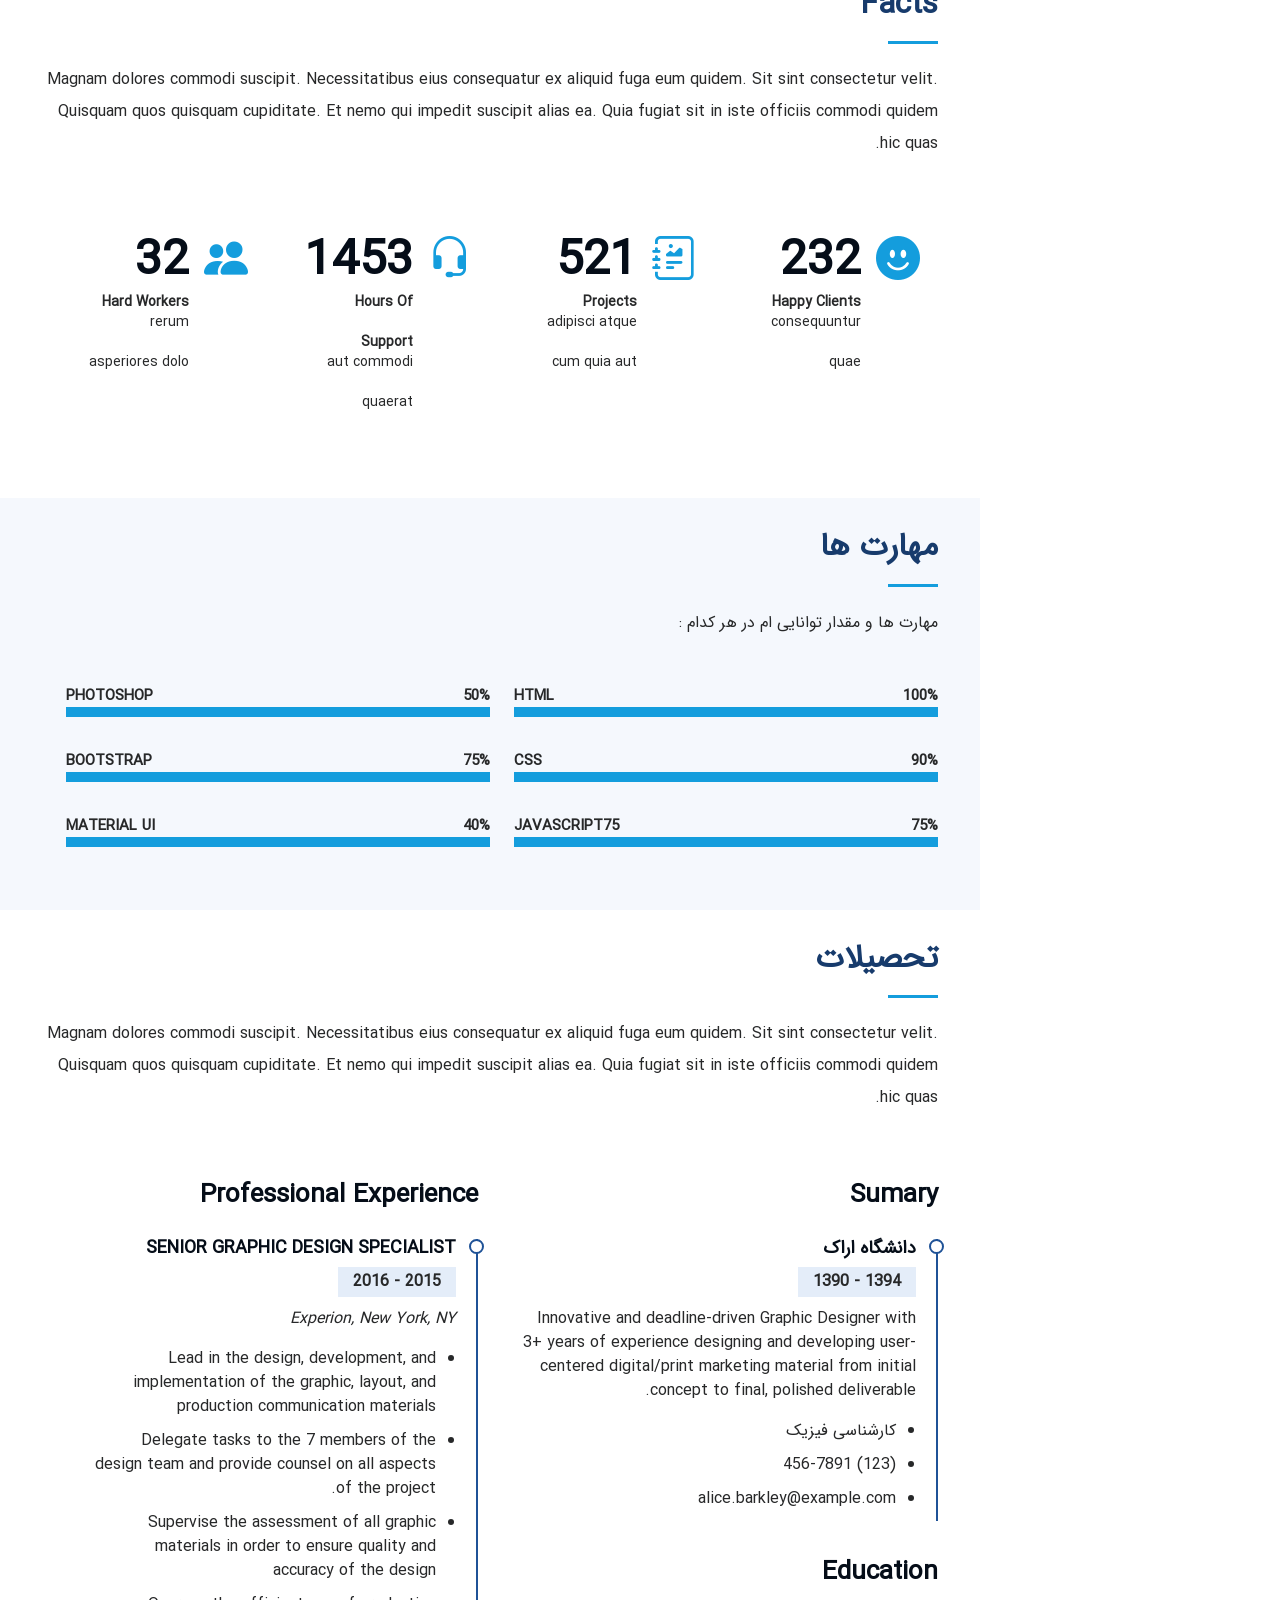
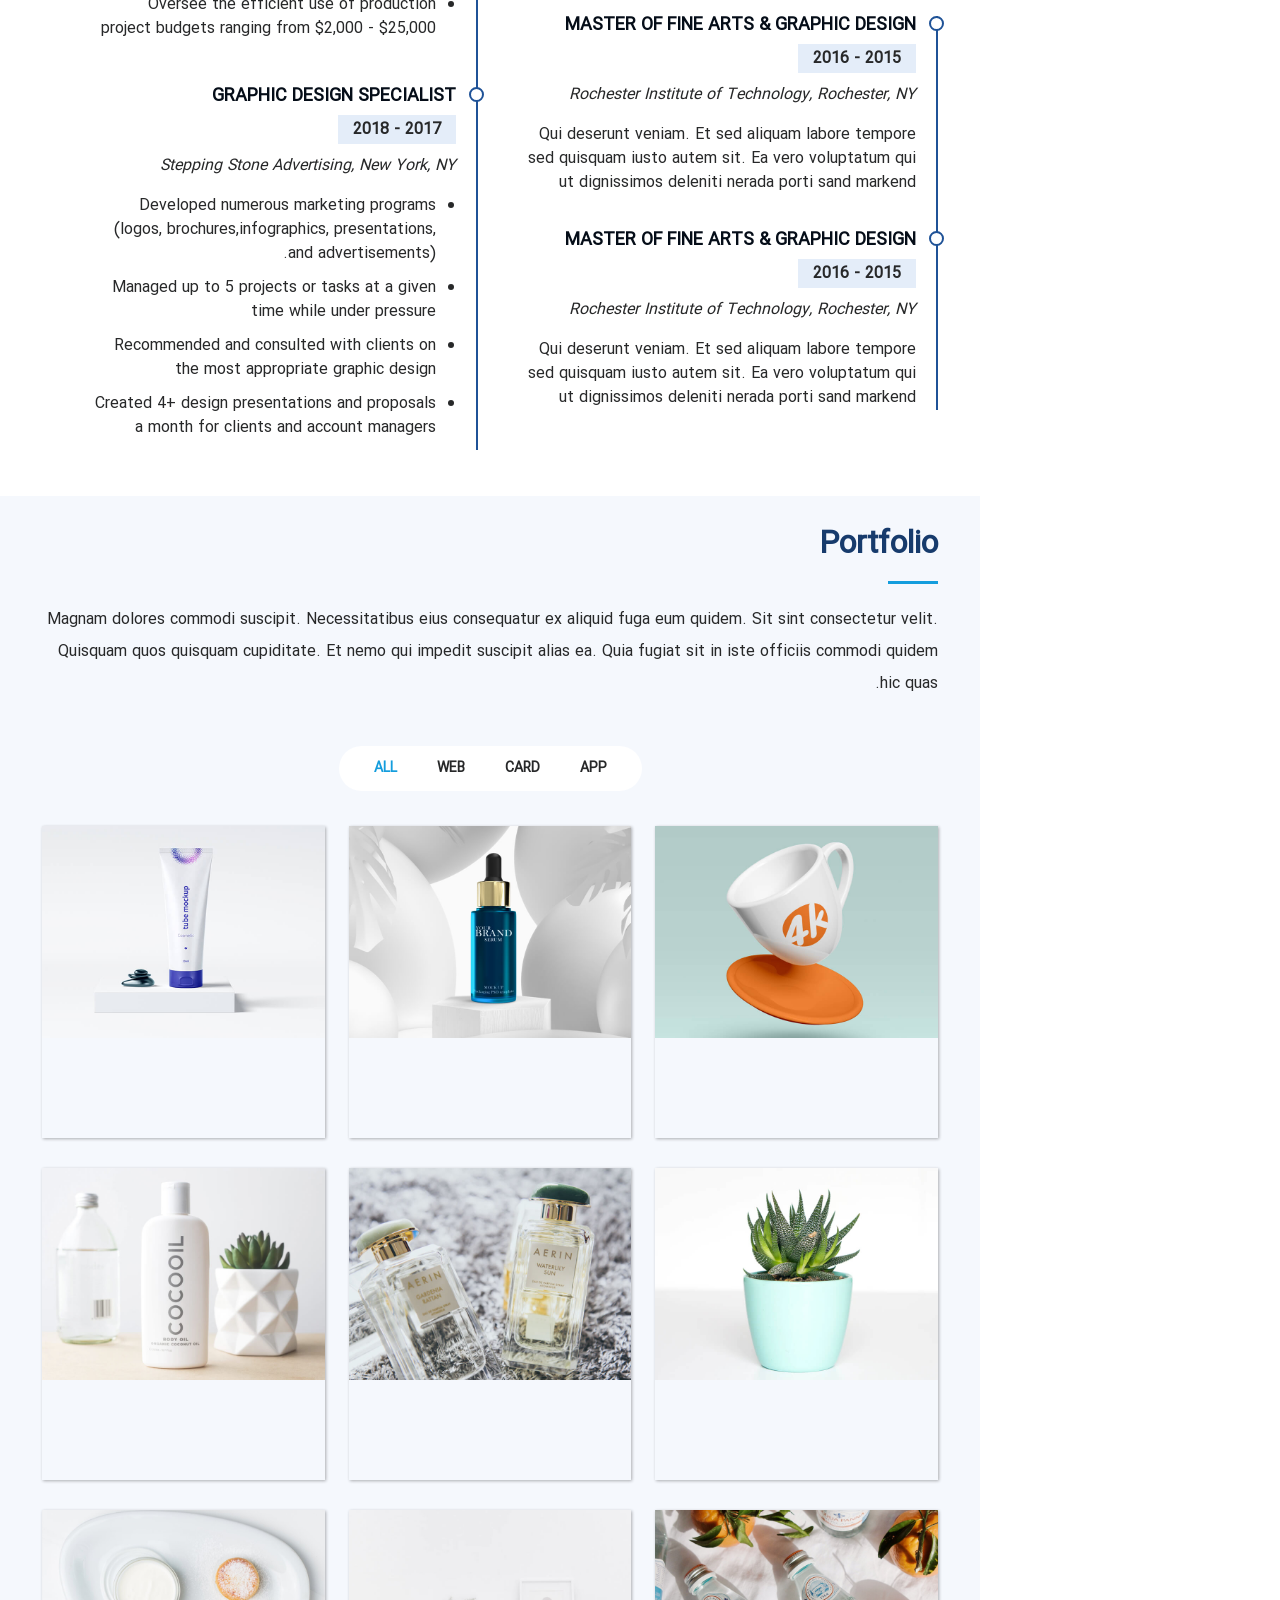
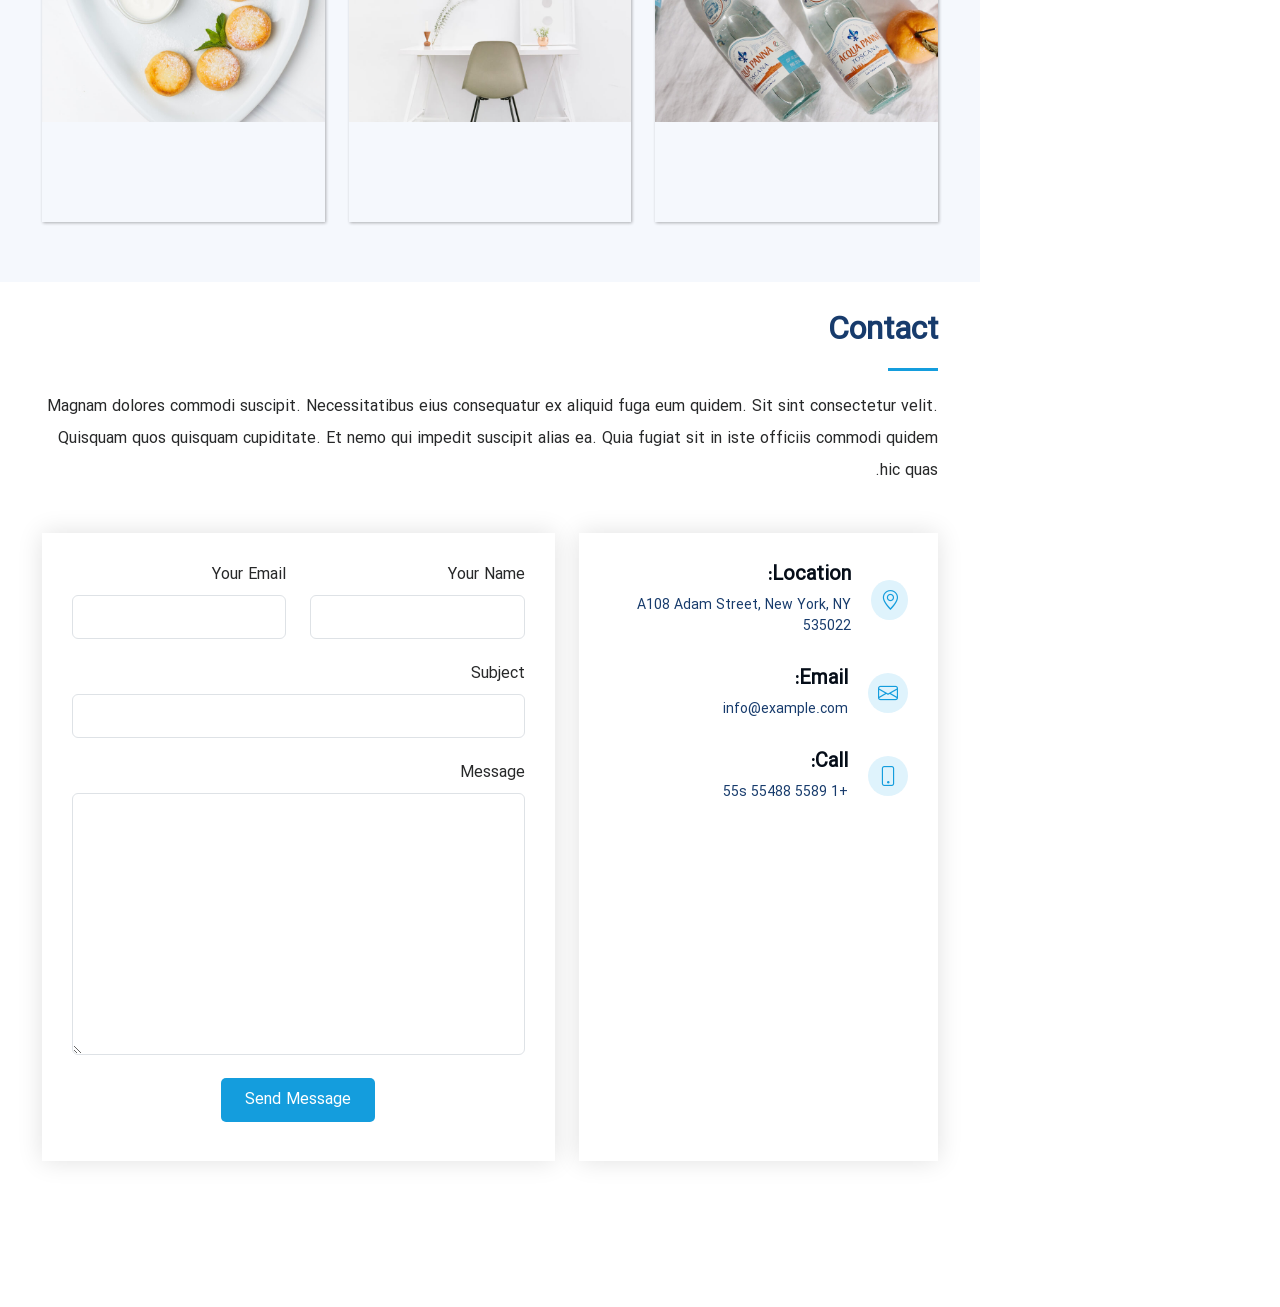
==== commit d43b0056: "add particles js and ihover" ====
--- a/Untitled-1.html
+++ b/Untitled-1.html
@@ -14,13 +14,13 @@
       rel="stylesheet"
       href="https://cdn.jsdelivr.net/npm/bootstrap-icons@1.10.5/font/bootstrap-icons.css"
     />
-     <!-- WOW js-->
-    <link
-      rel="stylesheet"
-      href="https://cdnjs.cloudflare.com/ajax/libs/animate.css/4.1.1/animate.min.css"
-    />
-
-    <link rel="stylesheet" href="./styles.css" />
+    <!-- AOS -->
+    <link href="https://unpkg.com/aos@2.3.1/dist/aos.css" rel="stylesheet" />
+
+    <!-- iHover -->
+    <link href="CSS/ihover.css" rel="stylesheet" />
+
+    <link rel="stylesheet" href="./CSS/styles.css" />
 
     <title>Portfolio</title>
   </head>
@@ -108,17 +108,23 @@
     <!-- End Header -->
 
     <!-- Start hero  -->
-    <section class="hero" id="hero">
-      <div class="hero-container">
+    <div id="particles-js" class="hero">
+      <div
+        class="hero-container"
+        data-aos="zoom-in-up"
+        data-aos-duration="1500"
+      >
         <h1 class="hero-title">زهره محبیان عراقی</h1>
         <p class="hero-desc">
+          I'm
           <span
             class="hero-desc-typed"
             data-typed-items="Front End Developer"
           ></span>
         </p>
       </div>
-    </section>
+    </div>
+
     <!-- End hero  -->
 
     <main class="main">
@@ -140,14 +146,22 @@
               </div>
 
               <div class="row">
-                <div class="col-lg-4 wow animate__animated animate__fadeInRight">
+                <div
+                  class="col-lg-4"
+                  data-aos="fade-left"
+                  data-aos-duration="2000"
+                >
                   <img
                     src="./img/family1.jpg"
                     alt=""
                     class="about-img img-fluid"
                   />
                 </div>
-                <div class="col-lg-8 pt-4 pt-lg-0 content wow animate__animated animate__fadeInLeft">
+                <div
+                  class="col-lg-8 pt-4 pt-lg-0 content"
+                  data-aos="fade-right"
+                  data-aos-duration="2000"
+                >
                   <h3 class="about-detail-title">برنامه نویس فرانت اند</h3>
                   <p class="about-detail-desc">
                     علاقه ی من به برنامه نویسی از یک درس 4 واحدی در دانشگاه شروع
@@ -229,7 +243,11 @@
                 </p>
               </div>
               <div class="row facts-details">
-                <div class="col-lg-3 col-md-6 fact-item wow animate__animated animate__fadeInUp">
+                <div
+                  class="col-lg-3 col-md-6 fact-item"
+                  data-aos="fade-up"
+                  data-aos-duration="1000"
+                >
                   <i class="bi bi-emoji-smile-fill"></i>
                   <div class="fact-item-count">
                     <strong class="fact-item-num">232</strong>
@@ -239,7 +257,11 @@
                     </p>
                   </div>
                 </div>
-                <div class="col-lg-3 col-md-6 fact-item wow animate__animated animate__fadeInUp">
+                <div
+                  class="col-lg-3 col-md-6 fact-item"
+                  data-aos="fade-up"
+                  data-aos-duration="1500"
+                >
                   <i class="bi bi-journal-richtext"></i>
                   <div class="fact-item-count">
                     <strong class="fact-item-num">521</strong>
@@ -249,7 +271,11 @@
                     </p>
                   </div>
                 </div>
-                <div class="col-lg-3 col-md-6 fact-item wow animate__animated animate__fadeInUp">
+                <div
+                  class="col-lg-3 col-md-6 fact-item"
+                  data-aos="fade-up"
+                  data-aos-duration="2000"
+                >
                   <i class="bi bi-headset"></i>
                   <div class="fact-item-count">
                     <strong class="fact-item-num">1453</strong>
@@ -259,7 +285,11 @@
                     </p>
                   </div>
                 </div>
-                <div class="col-lg-3 col-md-6 fact-item wow animate__animated animate__fadeInUp">
+                <div
+                  class="col-lg-3 col-md-6 fact-item"
+                  data-aos="fade-up"
+                  data-aos-duration="2500"
+                >
                   <i class="bi bi-people-fill"></i>
                   <div class="fact-item-count">
                     <strong class="fact-item-num">32</strong>
@@ -286,7 +316,11 @@
             </div>
             <div class="row skill-menu">
               <div class="col-lg-6">
-                <div class="skill-item wow animate__animated animate__fadeInRight">
+                <div
+                  class="skill-item"
+                  data-aos="fade-left"
+                  data-aos-duration="1000"
+                >
                   <div class="skill-item-title">
                     <span class="skill-value">100%</span>
                     <span class="skill-title">HTML</span>
@@ -301,7 +335,11 @@
                     ></div>
                   </div>
                 </div>
-                <div class="skill-item wow animate__animated animate__fadeInRight">
+                <div
+                  class="skill-item"
+                  data-aos="fade-left"
+                  data-aos-duration="1500"
+                >
                   <div class="skill-item-title">
                     <span class="skill-value">90%</span>
                     <span class="skill-title">CSS</span>
@@ -316,7 +354,11 @@
                     ></div>
                   </div>
                 </div>
-                <div class="skill-item wow animate__animated animate__fadeInRight">
+                <div
+                  class="skill-item"
+                  data-aos="fade-left"
+                  data-aos-duration="2000"
+                >
                   <div class="skill-item-title">
                     <span class="skill-value">75%</span>
                     <span class="skill-title">JAVASCRIPT75</span>
@@ -332,8 +374,12 @@
                   </div>
                 </div>
               </div>
-              <div class="col-lg-6">
-                <div class="skill-item wow animate__animated animate__fadeInLeft">
+              <div class="col-lg-6" data-aos="fade-right">
+                <div
+                  class="skill-item"
+                  data-aos="fade-right"
+                  data-aos-duration="1000"
+                >
                   <div class="skill-item-title">
                     <span class="skill-value">50%</span>
                     <span class="skill-title">PHOTOSHOP</span>
@@ -348,7 +394,11 @@
                     ></div>
                   </div>
                 </div>
-                <div class="skill-item wow animate__animated animate__fadeInLeft">
+                <div
+                  class="skill-item"
+                  data-aos="fade-right"
+                  data-aos-duration="1500"
+                >
                   <div class="skill-item-title">
                     <span class="skill-value">75%</span>
                     <span class="skill-title">BOOTSTRAP</span>
@@ -363,7 +413,11 @@
                     ></div>
                   </div>
                 </div>
-                <div class="skill-item wow animate__animated animate__fadeInLeft">
+                <div
+                  class="skill-item"
+                  data-aos="fade-right"
+                  data-aos-duration="2000"
+                >
                   <div class="skill-item-title">
                     <span class="skill-value">40%</span>
                     <span class="skill-title">MATERIAL UI</span>
@@ -400,7 +454,7 @@
             </div>
           </div>
           <div class="row resume-menu">
-            <div class="col-lg-6 wow animate__animated animate__fadeInUp">
+            <div class="col-lg-6" data-aos="fade-up" data-aos-duration="2000">
               <h3 class="resume-item-title">Sumary</h3>
               <div class="resume-item">
                 <h4 class="resume-item-name">دانشگاه اراک</h4>
@@ -448,7 +502,7 @@
                 </p>
               </div>
             </div>
-            <div class="col-lg-6 wow animate__animated animate__fadeInUp">
+            <div class="col-lg-6" data-aos="fade-up" data-aos-duration="2000">
               <h3 class="resume-item-title">Professional Experience</h3>
               <div class="resume-item pb-2">
                 <h4 class="resume-item-name">
@@ -520,7 +574,11 @@
               Quia fugiat sit in iste officiis commodi quidem hic quas.
             </p>
           </div>
-          <div class="row portfolio-header wow animate__animated animate__fadeInUp">
+          <div
+            class="row portfolio-header"
+            data-aos="fade-up"
+            data-aos-duration="2000"
+          >
             <div class="col-lg-12 portfolio-header-title">
               <ul class="portfolio-header-menu">
                 <li class="portfolio-header-item">app</li>
@@ -530,154 +588,135 @@
               </ul>
             </div>
           </div>
-          <div class="row portfolio-content wow animate__animated animate__fadeInUp">
+          <div
+            class="row portfolio-content"
+            data-aos="fade-up"
+            data-aos-duration="2000"
+          >
             <div class="col-lg-4 col-md-6 portfolio-item">
-              <div class="portfolio-single-image">
-                <img src="/img/portfolio/portfolio-1.jpg" class="img-fluid" />
-                <div class="portfolio-img-link">
-                  <a href="" class="portfolio-link-item"
-                    ><i class="bi bi-plus"></i
-                  ></a>
-                  <a href="" class="portfolio-link-item"
-                    ><i class="bi bi-link-45deg"></i
-                  ></a>
-                </div>
+              <div
+                class="ih-item square effect3 bottom_to_top portfolio-single-image"
+              >
+                <a href="#">
+                  <div class="img img-fluid">
+                    <img src="/img/portfolio/portfolio-1.jpg" alt="img" />
+                  </div>
+                  <div class="info">
+                    <h3>Heading</h3>
+                  </div>
+                </a>
               </div>
             </div>
             <div class="col-lg-4 col-md-6 portfolio-item">
-              <div class="portfolio-single-image">
-                <img
-                  src="/img/portfolio/portfolio-2.jpg"
-                  alt=""
-                  class="img-fluid"
-                />
-                <div class="portfolio-img-link">
-                  <a href="" class="portfolio-link-item"
-                    ><i class="bi bi-plus"></i
-                  ></a>
-                  <a href="" class="portfolio-link-item"
-                    ><i class="bi bi-link-45deg"></i
-                  ></a>
-                </div>
+              <div
+                class="ih-item square effect3 bottom_to_top portfolio-single-image"
+              >
+                <a href="#">
+                  <div class="img img-fluid">
+                    <img src="/img/portfolio/portfolio-2.jpg" alt="img" />
+                  </div>
+                  <div class="info">
+                    <h3>Heading</h3>
+                  </div>
+                </a>
               </div>
             </div>
             <div class="col-lg-4 col-md-6 portfolio-item">
-              <div class="portfolio-single-image">
-                <img
-                  src="/img/portfolio/portfolio-3.jpg"
-                  alt=""
-                  class="img-fluid"
-                />
-                <div class="portfolio-img-link">
-                  <a href="" class="portfolio-link-item"
-                    ><i class="bi bi-plus"></i
-                  ></a>
-                  <a href="" class="portfolio-link-item"
-                    ><i class="bi bi-link-45deg"></i
-                  ></a>
-                </div>
+              <div
+                class="ih-item square effect3 bottom_to_top portfolio-single-image"
+              >
+                <a href="#">
+                  <div class="img img-fluid">
+                    <img src="/img/portfolio/portfolio-3.jpg" alt="img" />
+                  </div>
+                  <div class="info">
+                    <h3>Heading</h3>
+                  </div>
+                </a>
               </div>
             </div>
             <div class="col-lg-4 col-md-6 portfolio-item">
-              <div class="portfolio-single-image">
-                <img
-                  src="/img/portfolio/portfolio-4.jpg"
-                  alt=""
-                  class="img-fluid"
-                />
-                <div class="portfolio-img-link">
-                  <a href="" class="portfolio-link-item"
-                    ><i class="bi bi-plus"></i
-                  ></a>
-                  <a href="" class="portfolio-link-item"
-                    ><i class="bi bi-link-45deg"></i
-                  ></a>
-                </div>
+              <div
+                class="ih-item square effect3 bottom_to_top portfolio-single-image"
+              >
+                <a href="#">
+                  <div class="img img-fluid">
+                    <img src="/img/portfolio/portfolio-4.jpg" alt="img" />
+                  </div>
+                  <div class="info">
+                    <h3>Heading</h3>
+                  </div>
+                </a>
               </div>
             </div>
             <div class="col-lg-4 col-md-6 portfolio-item">
-              <div class="portfolio-single-image">
-                <img
-                  src="/img/portfolio/portfolio-5.jpg"
-                  alt=""
-                  class="img-fluid"
-                />
-                <div class="portfolio-img-link">
-                  <a href="" class="portfolio-link-item"
-                    ><i class="bi bi-plus"></i
-                  ></a>
-                  <a href="" class="portfolio-link-item"
-                    ><i class="bi bi-link-45deg"></i
-                  ></a>
-                </div>
+              <div
+                class="ih-item square effect3 bottom_to_top portfolio-single-image"
+              >
+                <a href="#">
+                  <div class="img img-fluid">
+                    <img src="/img/portfolio/portfolio-5.jpg" alt="img" />
+                  </div>
+                  <div class="info">
+                    <h3>Heading</h3>
+                  </div>
+                </a>
               </div>
             </div>
             <div class="col-lg-4 col-md-6 portfolio-item">
-              <div class="portfolio-single-image">
-                <img
-                  src="/img/portfolio/portfolio-6.jpg"
-                  alt=""
-                  class="img-fluid"
-                />
-                <div class="portfolio-img-link">
-                  <a href="" class="portfolio-link-item"
-                    ><i class="bi bi-plus"></i
-                  ></a>
-                  <a href="" class="portfolio-link-item"
-                    ><i class="bi bi-link-45deg"></i
-                  ></a>
-                </div>
+              <div
+                class="ih-item square effect3 bottom_to_top portfolio-single-image"
+              >
+                <a href="#">
+                  <div class="img img-fluid">
+                    <img src="/img/portfolio/portfolio-6.jpg" alt="img" />
+                  </div>
+                  <div class="info">
+                    <h3>Heading</h3>
+                  </div>
+                </a>
               </div>
             </div>
             <div class="col-lg-4 col-md-6 portfolio-item">
-              <div class="portfolio-single-image">
-                <img
-                  src="/img/portfolio/portfolio-7.jpg"
-                  alt=""
-                  class="img-fluid"
-                />
-                <div class="portfolio-img-link">
-                  <a href="" class="portfolio-link-item"
-                    ><i class="bi bi-plus"></i
-                  ></a>
-                  <a href="" class="portfolio-link-item"
-                    ><i class="bi bi-link-45deg"></i
-                  ></a>
-                </div>
+              <div
+                class="ih-item square effect3 bottom_to_top portfolio-single-image"
+              >
+                <a href="#">
+                  <div class="img img-fluid">
+                    <img src="/img/portfolio/portfolio-7.jpg" alt="img" />
+                  </div>
+                  <div class="info">
+                    <h3>Heading</h3>
+                  </div>
+                </a>
               </div>
             </div>
             <div class="col-lg-4 col-md-6 portfolio-item">
-              <div class="portfolio-single-image">
-                <img
-                  src="/img/portfolio/portfolio-8.jpg"
-                  alt=""
-                  class="img-fluid"
-                />
-                <div class="portfolio-img-link">
-                  <a href="" class="portfolio-link-item"
-                    ><i class="bi bi-plus"></i
-                  ></a>
-                  <a href="" class="portfolio-link-item"
-                    ><i class="bi bi-link-45deg"></i
-                  ></a>
-                </div>
+              <div
+                class="ih-item square effect3 bottom_to_top portfolio-single-image"
+              >
+                <a href="#">
+                  <div class="img img-fluid">
+                    <img src="/img/portfolio/portfolio-8.jpg" alt="img" />
+                  </div>
+                  <div class="info">
+                    <h3>Heading</h3>
+                  </div>
+                </a>
               </div>
             </div>
             <div class="col-lg-4 col-md-6 portfolio-item">
-              <div class="portfolio-single-image">
-                <img
-                  src="/img/portfolio/portfolio-9.jpg"
-                  alt=""
-                  class="img-fluid"
-                />
-                <div class="portfolio-img-link">
-                  <a href="" class="portfolio-link-item"
-                    ><i class="bi bi-plus"></i
-                  ></a>
-                  <a href="" class="portfolio-link-item"
-                    ><i class="bi bi-link-45deg"></i
-                  ></a>
-                </div>
+              <div
+                class="ih-item square effect3 bottom_to_top portfolio-single-image"
+              >
+                <a href="#">
+                  <div class="img img-fluid">
+                    <img src="/img/portfolio/portfolio-9.jpg" alt="img" />
+                  </div>
+                  <div class="info">
+                    <h3>Heading</h3>
+                  </div>
+                </a>
               </div>
             </div>
           </div>
@@ -697,7 +736,11 @@
               Quia fugiat sit in iste officiis commodi quidem hic quas.
             </p>
           </div>
-          <div class="row contact-content wow animate__animated animate__fadeIn">
+          <div
+            class="row contact-content"
+            data-aos="zoom-in"
+            data-aos-duration="1500"
+          >
             <div class="col-lg-5 d-flex align-items-stretch mb-3">
               <div class="contact-details">
                 <div class="contact-addres">
@@ -797,15 +840,17 @@
       <i class="bi bi-arrow-up-short"></i>
     </a>
 
-    <script src="./index.js"></script>
+    <script src="./JS/index.js"></script>
     <script
       src="https://cdn.jsdelivr.net/npm/bootstrap@5.3.0/dist/js/bootstrap.bundle.min.js"
       integrity="sha384-geWF76RCwLtnZ8qwWowPQNguL3RmwHVBC9FhGdlKrxdiJJigb/j/68SIy3Te4Bkz"
       crossorigin="anonymous"
     ></script>
-    <script src="./JS/wow.min.js"></script>
+    <script src="https://unpkg.com/aos@2.3.1/dist/aos.js"></script>
     <script>
-      new WOW().init();
+      AOS.init();
     </script>
+    <script src="JS/particles.js"></script>
+    <script src="JS/app.js"></script>
   </body>
 </html>
--- a/CSS/ihover.css
+++ b/CSS/ihover.css
@@ -0,0 +1 @@
+.ih-item{position:relative;-webkit-transition:all 0.35s ease-in-out;-moz-transition:all 0.35s ease-in-out;transition:all 0.35s ease-in-out}.ih-item,.ih-item *{-webkit-box-sizing:border-box;-moz-box-sizing:border-box;box-sizing:border-box}.ih-item a{color:#333}.ih-item a:hover{text-decoration:none}.ih-item img{width:100%;height:100%}.ih-item.circle{position:relative;width:220px;height:220px;border-radius:50%}.ih-item.circle .img{position:relative;width:220px;height:220px;border-radius:50%}.ih-item.circle .img:before{position:absolute;display:block;content:'';width:100%;height:100%;border-radius:50%;box-shadow:inset 0 0 0 16px rgba(255,255,255,0.6),0 1px 2px rgba(0,0,0,0.3);-webkit-transition:all 0.35s ease-in-out;-moz-transition:all 0.35s ease-in-out;transition:all 0.35s ease-in-out}.ih-item.circle .img img{border-radius:50%}.ih-item.circle .info{position:absolute;top:0;bottom:0;left:0;right:0;text-align:center;border-radius:50%;-webkit-backface-visibility:hidden;backface-visibility:hidden}.ih-item.square{position:relative;width:316px;height:216px;border:8px solid #fff;box-shadow:1px 1px 3px rgba(0,0,0,0.3)}.ih-item.square .info{position:absolute;top:0;bottom:0;left:0;right:0;text-align:center;-webkit-backface-visibility:hidden;backface-visibility:hidden}.ih-item.circle.effect1 .spinner{width:230px;height:230px;border:10px solid #ecab18;border-right-color:#1ad280;border-bottom-color:#1ad280;border-radius:50%;-webkit-transition:all 0.8s ease-in-out;-moz-transition:all 0.8s ease-in-out;transition:all 0.8s ease-in-out}.ih-item.circle.effect1 .img{position:absolute;top:10px;bottom:0;left:10px;right:0;width:auto;height:auto}.ih-item.circle.effect1 .img:before{display:none}.ih-item.circle.effect1.colored .info{background:#1a4a72;background:rgba(26,74,114,0.6)}.ih-item.circle.effect1 .info{top:10px;bottom:0;left:10px;right:0;background:#333;background:rgba(0,0,0,0.6);opacity:0;-webkit-transition:all 0.8s ease-in-out;-moz-transition:all 0.8s ease-in-out;transition:all 0.8s ease-in-out}.ih-item.circle.effect1 .info h3{color:#fff;text-transform:uppercase;position:relative;letter-spacing:2px;font-size:22px;margin:0 30px;padding:55px 0 0 0;height:110px;text-shadow:0 0 1px #fff,0 1px 2px rgba(0,0,0,0.3)}.ih-item.circle.effect1 .info p{color:#bbb;padding:10px 5px;font-style:italic;margin:0 30px;font-size:12px;border-top:1px solid rgba(255,255,255,0.5)}.ih-item.circle.effect1 a:hover .spinner{-webkit-transform:rotate(180deg);-moz-transform:rotate(180deg);-ms-transform:rotate(180deg);-o-transform:rotate(180deg);transform:rotate(180deg)}.ih-item.circle.effect1 a:hover .info{opacity:1}.ih-item.circle.effect2 .img{opacity:1;-webkit-transform:scale(1);-moz-transform:scale(1);-ms-transform:scale(1);-o-transform:scale(1);transform:scale(1);-webkit-transition:all 0.35s ease-in-out;-moz-transition:all 0.35s ease-in-out;transition:all 0.35s ease-in-out}.ih-item.circle.effect2.colored .info{background:#1a4a72;background:rgba(26,74,114,0.6)}.ih-item.circle.effect2 .info{background:#333;background:rgba(0,0,0,0.6);opacity:0;pointer-events:none;-webkit-transition:all 0.35s ease-in-out;-moz-transition:all 0.35s ease-in-out;transition:all 0.35s ease-in-out}.ih-item.circle.effect2 .info h3{color:#fff;text-transform:uppercase;position:relative;letter-spacing:2px;font-size:22px;margin:0 30px;padding:55px 0 0 0;height:110px;text-shadow:0 0 1px #fff,0 1px 2px rgba(0,0,0,0.3)}.ih-item.circle.effect2 .info p{color:#bbb;padding:10px 5px;font-style:italic;margin:0 30px;font-size:12px;border-top:1px solid rgba(255,255,255,0.5)}.ih-item.circle.effect2.left_to_right .info{-webkit-transform:translateX(-100%);-moz-transform:translateX(-100%);-ms-transform:translateX(-100%);-o-transform:translateX(-100%);transform:translateX(-100%)}.ih-item.circle.effect2.left_to_right a:hover .img{-webkit-transform:rotate(-90deg);-moz-transform:rotate(-90deg);-ms-transform:rotate(-90deg);-o-transform:rotate(-90deg);transform:rotate(-90deg)}.ih-item.circle.effect2.left_to_right a:hover .info{opacity:1;-webkit-transform:translateX(0);-moz-transform:translateX(0);-ms-transform:translateX(0);-o-transform:translateX(0);transform:translateX(0)}.ih-item.circle.effect2.right_to_left .info{-webkit-transform:translateX(100%);-moz-transform:translateX(100%);-ms-transform:translateX(100%);-o-transform:translateX(100%);transform:translateX(100%)}.ih-item.circle.effect2.right_to_left a:hover .img{-webkit-transform:rotate(90deg);-moz-transform:rotate(90deg);-ms-transform:rotate(90deg);-o-transform:rotate(90deg);transform:rotate(90deg)}.ih-item.circle.effect2.right_to_left a:hover .info{opacity:1;-webkit-transform:translateX(0);-moz-transform:translateX(0);-ms-transform:translateX(0);-o-transform:translateX(0);transform:translateX(0)}.ih-item.circle.effect2.top_to_bottom .info{-webkit-transform:translateY(-100%);-moz-transform:translateY(-100%);-ms-transform:translateY(-100%);-o-transform:translateY(-100%);transform:translateY(-100%)}.ih-item.circle.effect2.top_to_bottom a:hover .img{-webkit-transform:rotate(-90deg);-moz-transform:rotate(-90deg);-ms-transform:rotate(-90deg);-o-transform:rotate(-90deg);transform:rotate(-90deg)}.ih-item.circle.effect2.top_to_bottom a:hover .info{opacity:1;-webkit-transform:translateY(0);-moz-transform:translateY(0);-ms-transform:translateY(0);-o-transform:translateY(0);transform:translateY(0)}.ih-item.circle.effect2.bottom_to_top .info{-webkit-transform:translateY(100%);-moz-transform:translateY(100%);-ms-transform:translateY(100%);-o-transform:translateY(100%);transform:translateY(100%)}.ih-item.circle.effect2.bottom_to_top a:hover .img{-webkit-transform:rotate(90deg);-moz-transform:rotate(90deg);-ms-transform:rotate(90deg);-o-transform:rotate(90deg);transform:rotate(90deg)}.ih-item.circle.effect2.bottom_to_top a:hover .info{opacity:1;-webkit-transform:translateY(0);-moz-transform:translateY(0);-ms-transform:translateY(0);-o-transform:translateY(0);transform:translateY(0)}.ih-item.circle.effect3 .img{z-index:11;-webkit-transition:all 0.35s ease-in-out;-moz-transition:all 0.35s ease-in-out;transition:all 0.35s ease-in-out}.ih-item.circle.effect3.colored .info{background:#1a4a72}.ih-item.circle.effect3 .info{background:#333;opacity:0;pointer-events:none;-webkit-transition:all 0.35s ease-in-out;-moz-transition:all 0.35s ease-in-out;transition:all 0.35s ease-in-out}.ih-item.circle.effect3 .info h3{color:#fff;text-transform:uppercase;position:relative;letter-spacing:2px;font-size:22px;margin:0 30px;padding:55px 0 0 0;height:110px;text-shadow:0 0 1px #fff,0 1px 2px rgba(0,0,0,0.3)}.ih-item.circle.effect3 .info p{color:#bbb;padding:10px 5px;font-style:italic;margin:0 30px;font-size:12px;border-top:1px solid rgba(255,255,255,0.5)}.ih-item.circle.effect3.left_to_right .img{-webkit-transform:scale(1) translateX(0);-moz-transform:scale(1) translateX(0);-ms-transform:scale(1) translateX(0);-o-transform:scale(1) translateX(0);transform:scale(1) translateX(0)}.ih-item.circle.effect3.left_to_right .info{-webkit-transform:translateX(-100%);-moz-transform:translateX(-100%);-ms-transform:translateX(-100%);-o-transform:translateX(-100%);transform:translateX(-100%)}.ih-item.circle.effect3.left_to_right a:hover .img{-webkit-transform:scale(0.5) translateX(100%);-moz-transform:scale(0.5) translateX(100%);-ms-transform:scale(0.5) translateX(100%);-o-transform:scale(0.5) translateX(100%);transform:scale(0.5) translateX(100%)}.ih-item.circle.effect3.left_to_right a:hover .info{opacity:1;-webkit-transform:translateX(0);-moz-transform:translateX(0);-ms-transform:translateX(0);-o-transform:translateX(0);transform:translateX(0)}.ih-item.circle.effect3.right_to_left .img{-webkit-transform:scale(1) translateX(0);-moz-transform:scale(1) translateX(0);-ms-transform:scale(1) translateX(0);-o-transform:scale(1) translateX(0);transform:scale(1) translateX(0)}.ih-item.circle.effect3.right_to_left .info{-webkit-transform:translateX(100%);-moz-transform:translateX(100%);-ms-transform:translateX(100%);-o-transform:translateX(100%);transform:translateX(100%)}.ih-item.circle.effect3.right_to_left a:hover .img{-webkit-transform:scale(0.5) translateX(-100%);-moz-transform:scale(0.5) translateX(-100%);-ms-transform:scale(0.5) translateX(-100%);-o-transform:scale(0.5) translateX(-100%);transform:scale(0.5) translateX(-100%)}.ih-item.circle.effect3.right_to_left a:hover .info{opacity:1;-webkit-transform:translateX(0);-moz-transform:translateX(0);-ms-transform:translateX(0);-o-transform:translateX(0);transform:translateX(0)}.ih-item.circle.effect3.top_to_bottom .img{-webkit-transform:scale(1) translateY(0);-moz-transform:scale(1) translateY(0);-ms-transform:scale(1) translateY(0);-o-transform:scale(1) translateY(0);transform:scale(1) translateY(0)}.ih-item.circle.effect3.top_to_bottom .info{-webkit-transform:translateY(-100%);-moz-transform:translateY(-100%);-ms-transform:translateY(-100%);-o-transform:translateY(-100%);transform:translateY(-100%)}.ih-item.circle.effect3.top_to_bottom a:hover .img{-webkit-transform:scale(0.5) translateY(100%);-moz-transform:scale(0.5) translateY(100%);-ms-transform:scale(0.5) translateY(100%);-o-transform:scale(0.5) translateY(100%);transform:scale(0.5) translateY(100%)}.ih-item.circle.effect3.top_to_bottom a:hover .info{opacity:1;-webkit-transform:translateY(0);-moz-transform:translateY(0);-ms-transform:translateY(0);-o-transform:translateY(0);transform:translateY(0)}.ih-item.circle.effect3.bottom_to_top .img{-webkit-transform:scale(1) translateY(0);-moz-transform:scale(1) translateY(0);-ms-transform:scale(1) translateY(0);-o-transform:scale(1) translateY(0);transform:scale(1) translateY(0)}.ih-item.circle.effect3.bottom_to_top .info{-webkit-transform:translateY(100%);-moz-transform:translateY(100%);-ms-transform:translateY(100%);-o-transform:translateY(100%);transform:translateY(100%)}.ih-item.circle.effect3.bottom_to_top a:hover .img{-webkit-transform:scale(0.5) translateY(-100%);-moz-transform:scale(0.5) translateY(-100%);-ms-transform:scale(0.5) translateY(-100%);-o-transform:scale(0.5) translateY(-100%);transform:scale(0.5) translateY(-100%)}.ih-item.circle.effect3.bottom_to_top a:hover .info{opacity:1;-webkit-transform:translateY(0);-moz-transform:translateY(0);-ms-transform:translateY(0);-o-transform:translateY(0);transform:translateY(0)}.ih-item.circle.effect4 .img{opacity:1;-webkit-transition:all 0.4s ease-in-out;-moz-transition:all 0.4s ease-in-out;transition:all 0.4s ease-in-out}.ih-item.circle.effect4.colored .info{background:#1a4a72}.ih-item.circle.effect4 .info{background:#333;opacity:0;visibility:hidden;pointer-events:none;-webkit-transition:all 0.35s ease;-moz-transition:all 0.35s ease;transition:all 0.35s ease}.ih-item.circle.effect4 .info h3{color:#fff;text-transform:uppercase;position:relative;letter-spacing:2px;font-size:22px;margin:0 30px;padding:55px 0 0 0;height:110px;text-shadow:0 0 1px #fff,0 1px 2px rgba(0,0,0,0.3)}.ih-item.circle.effect4 .info p{color:#bbb;padding:10px 5px;font-style:italic;margin:0 30px;font-size:12px;border-top:1px solid rgba(255,255,255,0.5);-webkit-transition:all 0.35s ease-in-out;-moz-transition:all 0.35s ease-in-out;transition:all 0.35s ease-in-out}.ih-item.circle.effect4 a:hover .img{opacity:0;pointer-events:none}.ih-item.circle.effect4 a:hover .info{visibility:visible;opacity:1}.ih-item.circle.effect4.left_to_right .img{-webkit-transform:translateX(0);-moz-transform:translateX(0);-ms-transform:translateX(0);-o-transform:translateX(0);transform:translateX(0)}.ih-item.circle.effect4.left_to_right .info{-webkit-transform:translateX(-100%);-moz-transform:translateX(-100%);-ms-transform:translateX(-100%);-o-transform:translateX(-100%);transform:translateX(-100%)}.ih-item.circle.effect4.left_to_right a:hover .img{-webkit-transform:translateX(100%);-moz-transform:translateX(100%);-ms-transform:translateX(100%);-o-transform:translateX(100%);transform:translateX(100%)}.ih-item.circle.effect4.left_to_right a:hover .info{-webkit-transform:translateX(0);-moz-transform:translateX(0);-ms-transform:translateX(0);-o-transform:translateX(0);transform:translateX(0)}.ih-item.circle.effect4.right_to_left .img{-webkit-transform:translateX(0);-moz-transform:translateX(0);-ms-transform:translateX(0);-o-transform:translateX(0);transform:translateX(0)}.ih-item.circle.effect4.right_to_left .info{-webkit-transform:translateX(100%);-moz-transform:translateX(100%);-ms-transform:translateX(100%);-o-transform:translateX(100%);transform:translateX(100%)}.ih-item.circle.effect4.right_to_left a:hover .img{-webkit-transform:translateX(-100%);-moz-transform:translateX(-100%);-ms-transform:translateX(-100%);-o-transform:translateX(-100%);transform:translateX(-100%)}.ih-item.circle.effect4.right_to_left a:hover .info{-webkit-transform:translateX(0);-moz-transform:translateX(0);-ms-transform:translateX(0);-o-transform:translateX(0);transform:translateX(0)}.ih-item.circle.effect4.top_to_bottom .img{-webkit-transform:translateY(0);-moz-transform:translateY(0);-ms-transform:translateY(0);-o-transform:translateY(0);transform:translateY(0)}.ih-item.circle.effect4.top_to_bottom .info{-webkit-transform:translateY(100%);-moz-transform:translateY(100%);-ms-transform:translateY(100%);-o-transform:translateY(100%);transform:translateY(100%)}.ih-item.circle.effect4.top_to_bottom a:hover .img{-webkit-transform:translateY(-100%);-moz-transform:translateY(-100%);-ms-transform:translateY(-100%);-o-transform:translateY(-100%);transform:translateY(-100%)}.ih-item.circle.effect4.top_to_bottom a:hover .info{-webkit-transform:translateY(0);-moz-transform:translateY(0);-ms-transform:translateY(0);-o-transform:translateY(0);transform:translateY(0)}.ih-item.circle.effect4.bottom_to_top .img{-webkit-transform:translateY(0);-moz-transform:translateY(0);-ms-transform:translateY(0);-o-transform:translateY(0);transform:translateY(0)}.ih-item.circle.effect4.bottom_to_top .info{-webkit-transform:translateY(-100%);-moz-transform:translateY(-100%);-ms-transform:translateY(-100%);-o-transform:translateY(-100%);transform:translateY(-100%)}.ih-item.circle.effect4.bottom_to_top a:hover .img{-webkit-transform:translateY(100%);-moz-transform:translateY(100%);-ms-transform:translateY(100%);-o-transform:translateY(100%);transform:translateY(100%)}.ih-item.circle.effect4.bottom_to_top a:hover .info{-webkit-transform:translateY(0);-moz-transform:translateY(0);-ms-transform:translateY(0);-o-transform:translateY(0);transform:translateY(0)}.ih-item.circle.effect5{-webkit-perspective:900px;-moz-perspective:900px;perspective:900px}.ih-item.circle.effect5.colored .info .info-back{background:#1a4a72;background:rgba(26,74,114,0.6)}.ih-item.circle.effect5 .info{-webkit-transition:all 0.35s ease-in-out;-moz-transition:all 0.35s ease-in-out;transition:all 0.35s ease-in-out;-webkit-transform-style:preserve-3d;-moz-transform-style:preserve-3d;-ms-transform-style:preserve-3d;-o-transform-style:preserve-3d;transform-style:preserve-3d}.ih-item.circle.effect5 .info .info-back{visibility:hidden;border-radius:50%;width:100%;height:100%;background:#333;background:rgba(0,0,0,0.6);-webkit-transform:rotate3d(0, 1, 0, 180deg);-moz-transform:rotate3d(0, 1, 0, 180deg);-ms-transform:rotate3d(0, 1, 0, 180deg);-o-transform:rotate3d(0, 1, 0, 180deg);transform:rotate3d(0, 1, 0, 180deg);-webkit-backface-visibility:hidden;backface-visibility:hidden}.ih-item.circle.effect5 .info h3{color:#fff;text-transform:uppercase;position:relative;letter-spacing:2px;font-size:22px;margin:0 30px;padding:55px 0 0 0;height:110px;text-shadow:0 0 1px #fff,0 1px 2px rgba(0,0,0,0.3)}.ih-item.circle.effect5 .info p{color:#bbb;padding:10px 5px;font-style:italic;margin:0 30px;font-size:12px;border-top:1px solid rgba(255,255,255,0.5)}.ih-item.circle.effect5 a:hover .info{-webkit-transform:rotate3d(0, 1, 0, -180deg);-moz-transform:rotate3d(0, 1, 0, -180deg);-ms-transform:rotate3d(0, 1, 0, -180deg);-o-transform:rotate3d(0, 1, 0, -180deg);transform:rotate3d(0, 1, 0, -180deg)}.ih-item.circle.effect5 a:hover .info .info-back{visibility:visible}.ih-item.circle.effect6 .img{opacity:1;-webkit-transform:scale(1);-moz-transform:scale(1);-ms-transform:scale(1);-o-transform:scale(1);transform:scale(1);-webkit-transition:all 0.35s ease-in-out;-moz-transition:all 0.35s ease-in-out;transition:all 0.35s ease-in-out}.ih-item.circle.effect6.colored .info{background:#1a4a72}.ih-item.circle.effect6 .info{background:#333;opacity:0;-webkit-transition:all 0.35s ease-in-out;-moz-transition:all 0.35s ease-in-out;transition:all 0.35s ease-in-out}.ih-item.circle.effect6 .info h3{color:#fff;text-transform:uppercase;position:relative;letter-spacing:2px;font-size:22px;margin:0 30px;padding:55px 0 0 0;height:110px;text-shadow:0 0 1px #fff,0 1px 2px rgba(0,0,0,0.3)}.ih-item.circle.effect6 .info p{color:#bbb;padding:10px 5px;font-style:italic;margin:0 30px;font-size:12px;border-top:1px solid rgba(255,255,255,0.5)}.ih-item.circle.effect6.scale_up .info{-webkit-transform:scale(0.5);-moz-transform:scale(0.5);-ms-transform:scale(0.5);-o-transform:scale(0.5);transform:scale(0.5)}.ih-item.circle.effect6.scale_up a:hover .img{opacity:0;-webkit-transform:scale(1.5);-moz-transform:scale(1.5);-ms-transform:scale(1.5);-o-transform:scale(1.5);transform:scale(1.5)}.ih-item.circle.effect6.scale_up a:hover .info{opacity:1;-webkit-transform:scale(1);-moz-transform:scale(1);-ms-transform:scale(1);-o-transform:scale(1);transform:scale(1)}.ih-item.circle.effect6.scale_down .info{-webkit-transform:scale(1.5);-moz-transform:scale(1.5);-ms-transform:scale(1.5);-o-transform:scale(1.5);transform:scale(1.5)}.ih-item.circle.effect6.scale_down a:hover .img{opacity:0;-webkit-transform:scale(0.5);-moz-transform:scale(0.5);-ms-transform:scale(0.5);-o-transform:scale(0.5);transform:scale(0.5)}.ih-item.circle.effect6.scale_down a:hover .info{opacity:1;-webkit-transform:scale(1);-moz-transform:scale(1);-ms-transform:scale(1);-o-transform:scale(1);transform:scale(1)}.ih-item.circle.effect6.scale_down_up .info{-webkit-transform:scale(0.5);-moz-transform:scale(0.5);-ms-transform:scale(0.5);-o-transform:scale(0.5);transform:scale(0.5);-webkit-transition:all 0.35s ease-in-out 0.2s;-moz-transition:all 0.35s ease-in-out 0.2s;transition:all 0.35s ease-in-out 0.2s}.ih-item.circle.effect6.scale_down_up a:hover .img{opacity:0;-webkit-transform:scale(0.5);-moz-transform:scale(0.5);-ms-transform:scale(0.5);-o-transform:scale(0.5);transform:scale(0.5)}.ih-item.circle.effect6.scale_down_up a:hover .info{opacity:1;-webkit-transform:scale(1);-moz-transform:scale(1);-ms-transform:scale(1);-o-transform:scale(1);transform:scale(1)}.ih-item.circle.effect7 .img{opacity:1;-webkit-transform:scale(1);-moz-transform:scale(1);-ms-transform:scale(1);-o-transform:scale(1);transform:scale(1);-webkit-transition:all 0.35s ease-out;-moz-transition:all 0.35s ease-out;transition:all 0.35s ease-out}.ih-item.circle.effect7.colored .info{background:#1a4a72}.ih-item.circle.effect7 .info{background:#333;opacity:0;visibility:hidden;pointer-events:none;-webkit-transition:all 0.35s ease 0.2s;-moz-transition:all 0.35s ease 0.2s;transition:all 0.35s ease 0.2s}.ih-item.circle.effect7 .info h3{color:#fff;text-transform:uppercase;position:relative;letter-spacing:2px;font-size:22px;margin:0 30px;padding:55px 0 0 0;height:110px;text-shadow:0 0 1px #fff,0 1px 2px rgba(0,0,0,0.3)}.ih-item.circle.effect7 .info p{color:#bbb;padding:10px 5px;font-style:italic;margin:0 30px;font-size:12px;border-top:1px solid rgba(255,255,255,0.5)}.ih-item.circle.effect7 a:hover .img{opacity:0;-webkit-transform:scale(0.5);-moz-transform:scale(0.5);-ms-transform:scale(0.5);-o-transform:scale(0.5);transform:scale(0.5)}.ih-item.circle.effect7 a:hover .info{visibility:visible;opacity:1}.ih-item.circle.effect7.left_to_right .info{-webkit-transform:translateX(-100%);-moz-transform:translateX(-100%);-ms-transform:translateX(-100%);-o-transform:translateX(-100%);transform:translateX(-100%)}.ih-item.circle.effect7.left_to_right a:hover .info{-webkit-transform:translateX(0);-moz-transform:translateX(0);-ms-transform:translateX(0);-o-transform:translateX(0);transform:translateX(0)}.ih-item.circle.effect7.right_to_left .info{-webkit-transform:translateX(100%);-moz-transform:translateX(100%);-ms-transform:translateX(100%);-o-transform:translateX(100%);transform:translateX(100%)}.ih-item.circle.effect7.right_to_left a:hover .info{-webkit-transform:translateX(0);-moz-transform:translateX(0);-ms-transform:translateX(0);-o-transform:translateX(0);transform:translateX(0)}.ih-item.circle.effect7.top_to_bottom .info{-webkit-transform:translateY(100%);-moz-transform:translateY(100%);-ms-transform:translateY(100%);-o-transform:translateY(100%);transform:translateY(100%)}.ih-item.circle.effect7.top_to_bottom a:hover .info{-webkit-transform:translateY(0);-moz-transform:translateY(0);-ms-transform:translateY(0);-o-transform:translateY(0);transform:translateY(0)}.ih-item.circle.effect7.bottom_to_top .info{-webkit-transform:translateY(-100%);-moz-transform:translateY(-100%);-ms-transform:translateY(-100%);-o-transform:translateY(-100%);transform:translateY(-100%)}.ih-item.circle.effect7.bottom_to_top a:hover .info{-webkit-transform:translateY(0);-moz-transform:translateY(0);-ms-transform:translateY(0);-o-transform:translateY(0);transform:translateY(0)}.ih-item.circle.effect8.colored .info{background:#1a4a72}.ih-item.circle.effect8 .img-container{-webkit-transform:scale(1);-moz-transform:scale(1);-ms-transform:scale(1);-o-transform:scale(1);transform:scale(1);-webkit-transition:all 0.3s ease-in-out;-moz-transition:all 0.3s ease-in-out;transition:all 0.3s ease-in-out}.ih-item.circle.effect8 .img-container .img{opacity:1;-webkit-transition:all 0.3s ease-in-out 0.3s;-moz-transition:all 0.3s ease-in-out 0.3s;transition:all 0.3s ease-in-out 0.3s}.ih-item.circle.effect8 .info-container{position:absolute;top:0;bottom:0;left:0;right:0;text-align:center;border-radius:50%;opacity:0;pointer-events:none;-webkit-transition:all 0.3s ease-in-out 0.3s;-moz-transition:all 0.3s ease-in-out 0.3s;transition:all 0.3s ease-in-out 0.3s}.ih-item.circle.effect8 .info{width:100%;height:100%;background:#333;pointer-events:none;-webkit-transform:scale(0.5);-moz-transform:scale(0.5);-ms-transform:scale(0.5);-o-transform:scale(0.5);transform:scale(0.5);-webkit-transition:all 0.35s ease-in-out 0.6s;-moz-transition:all 0.35s ease-in-out 0.6s;transition:all 0.35s ease-in-out 0.6s}.ih-item.circle.effect8 .info h3{color:#fff;text-transform:uppercase;letter-spacing:2px;font-size:22px;margin:0 30px;padding:45px 0 0 0;height:140px;text-shadow:0 0 1px #fff,0 1px 2px rgba(0,0,0,0.3)}.ih-item.circle.effect8 .info p{color:#bbb;padding:10px 5px;font-style:italic;margin:0 30px;font-size:12px;border-top:1px solid rgba(255,255,255,0.5)}.ih-item.circle.effect8 a:hover .img-container{pointer-events:none;-webkit-transform:scale(0.5);-moz-transform:scale(0.5);-ms-transform:scale(0.5);-o-transform:scale(0.5);transform:scale(0.5)}.ih-item.circle.effect8 a:hover .img-container .img{opacity:0;pointer-events:none}.ih-item.circle.effect8 a:hover .info-container{opacity:1}.ih-item.circle.effect8 a:hover .info-container .info{-webkit-transform:scale(1);-moz-transform:scale(1);-ms-transform:scale(1);-o-transform:scale(1);transform:scale(1)}.ih-item.circle.effect8.left_to_right .img-container .img{-webkit-transform:translateX(0);-moz-transform:translateX(0);-ms-transform:translateX(0);-o-transform:translateX(0);transform:translateX(0)}.ih-item.circle.effect8.left_to_right .info-container{-webkit-transform:translateX(100%);-moz-transform:translateX(100%);-ms-transform:translateX(100%);-o-transform:translateX(100%);transform:translateX(100%)}.ih-item.circle.effect8.left_to_right a:hover .img-container .img{-webkit-transform:translateX(-100%);-moz-transform:translateX(-100%);-ms-transform:translateX(-100%);-o-transform:translateX(-100%);transform:translateX(-100%)}.ih-item.circle.effect8.left_to_right a:hover .info-container{-webkit-transform:translateX(0);-moz-transform:translateX(0);-ms-transform:translateX(0);-o-transform:translateX(0);transform:translateX(0)}.ih-item.circle.effect8.right_to_left .img-container .img{-webkit-transform:translateX(0);-moz-transform:translateX(0);-ms-transform:translateX(0);-o-transform:translateX(0);transform:translateX(0)}.ih-item.circle.effect8.right_to_left .info-container{-webkit-transform:translateX(-100%);-moz-transform:translateX(-100%);-ms-transform:translateX(-100%);-o-transform:translateX(-100%);transform:translateX(-100%)}.ih-item.circle.effect8.right_to_left a:hover .img-container .img{-webkit-transform:translateX(100%);-moz-transform:translateX(100%);-ms-transform:translateX(100%);-o-transform:translateX(100%);transform:translateX(100%)}.ih-item.circle.effect8.right_to_left a:hover .info-container{-webkit-transform:translateX(0);-moz-transform:translateX(0);-ms-transform:translateX(0);-o-transform:translateX(0);transform:translateX(0)}.ih-item.circle.effect8.top_to_bottom .img-container .img{-webkit-transform:translateY(0);-moz-transform:translateY(0);-ms-transform:translateY(0);-o-transform:translateY(0);transform:translateY(0)}.ih-item.circle.effect8.top_to_bottom .info-container{-webkit-transform:translateY(-100%);-moz-transform:translateY(-100%);-ms-transform:translateY(-100%);-o-transform:translateY(-100%);transform:translateY(-100%)}.ih-item.circle.effect8.top_to_bottom a:hover .img-container .img{-webkit-transform:translateY(100%);-moz-transform:translateY(100%);-ms-transform:translateY(100%);-o-transform:translateY(100%);transform:translateY(100%)}.ih-item.circle.effect8.top_to_bottom a:hover .info-container{-webkit-transform:translateY(0);-moz-transform:translateY(0);-ms-transform:translateY(0);-o-transform:translateY(0);transform:translateY(0)}.ih-item.circle.effect8.bottom_to_top .img-container .img{-webkit-transform:translateY(0);-moz-transform:translateY(0);-ms-transform:translateY(0);-o-transform:translateY(0);transform:translateY(0)}.ih-item.circle.effect8.bottom_to_top .info-container{-webkit-transform:translateY(100%);-moz-transform:translateY(100%);-ms-transform:translateY(100%);-o-transform:translateY(100%);transform:translateY(100%)}.ih-item.circle.effect8.bottom_to_top a:hover .img-container .img{-webkit-transform:translateY(-100%);-moz-transform:translateY(-100%);-ms-transform:translateY(-100%);-o-transform:translateY(-100%);transform:translateY(-100%)}.ih-item.circle.effect8.bottom_to_top a:hover .info-container{-webkit-transform:translateY(0);-moz-transform:translateY(0);-ms-transform:translateY(0);-o-transform:translateY(0);transform:translateY(0)}.ih-item.circle.effect9 .img{opacity:1;-webkit-transition:all 0.35s ease-out;-moz-transition:all 0.35s ease-out;transition:all 0.35s ease-out}.ih-item.circle.effect9.colored .info{background:#1a4a72}.ih-item.circle.effect9 .info{background:#333;opacity:0;visibility:hidden;pointer-events:none;-webkit-transform:scale(0.5);-moz-transform:scale(0.5);-ms-transform:scale(0.5);-o-transform:scale(0.5);transform:scale(0.5);-webkit-transition:all 0.35s ease 0.2s;-moz-transition:all 0.35s ease 0.2s;transition:all 0.35s ease 0.2s}.ih-item.circle.effect9 .info h3{color:#fff;text-transform:uppercase;position:relative;letter-spacing:2px;font-size:22px;margin:0 30px;padding:55px 0 0 0;height:110px;text-shadow:0 0 1px #fff,0 1px 2px rgba(0,0,0,0.3)}.ih-item.circle.effect9 .info p{color:#bbb;padding:10px 5px;font-style:italic;margin:0 30px;font-size:12px;border-top:1px solid rgba(255,255,255,0.5)}.ih-item.circle.effect9 a:hover .img{opacity:0;pointer-events:none;-webkit-transform:scale(0.5);-moz-transform:scale(0.5);-ms-transform:scale(0.5);-o-transform:scale(0.5);transform:scale(0.5)}.ih-item.circle.effect9 a:hover .info{visibility:visible;opacity:1;-webkit-transform:scale(1);-moz-transform:scale(1);-ms-transform:scale(1);-o-transform:scale(1);transform:scale(1)}.ih-item.circle.effect9.left_to_right .img{-webkit-transform:translateX(0) rotate(0);-moz-transform:translateX(0) rotate(0);-ms-transform:translateX(0) rotate(0);-o-transform:translateX(0) rotate(0);transform:translateX(0) rotate(0)}.ih-item.circle.effect9.left_to_right a:hover .img{-webkit-transform:translateX(100%) rotate(180deg);-moz-transform:translateX(100%) rotate(180deg);-ms-transform:translateX(100%) rotate(180deg);-o-transform:translateX(100%) rotate(180deg);transform:translateX(100%) rotate(180deg)}.ih-item.circle.effect9.right_to_left .img{-webkit-transform:translateX(0) rotate(0);-moz-transform:translateX(0) rotate(0);-ms-transform:translateX(0) rotate(0);-o-transform:translateX(0) rotate(0);transform:translateX(0) rotate(0)}.ih-item.circle.effect9.right_to_left a:hover .img{-webkit-transform:translateX(-100%) rotate(-180deg);-moz-transform:translateX(-100%) rotate(-180deg);-ms-transform:translateX(-100%) rotate(-180deg);-o-transform:translateX(-100%) rotate(-180deg);transform:translateX(-100%) rotate(-180deg)}.ih-item.circle.effect9.top_to_bottom .img{-webkit-transform:translateY(0);-moz-transform:translateY(0);-ms-transform:translateY(0);-o-transform:translateY(0);transform:translateY(0)}.ih-item.circle.effect9.top_to_bottom a:hover .img{-webkit-transform:translateY(-100%);-moz-transform:translateY(-100%);-ms-transform:translateY(-100%);-o-transform:translateY(-100%);transform:translateY(-100%)}.ih-item.circle.effect9.bottom_to_top .img{-webkit-transform:translateY(0);-moz-transform:translateY(0);-ms-transform:translateY(0);-o-transform:translateY(0);transform:translateY(0)}.ih-item.circle.effect9.bottom_to_top a:hover .img{-webkit-transform:translateY(100%);-moz-transform:translateY(100%);-ms-transform:translateY(100%);-o-transform:translateY(100%);transform:translateY(100%)}.ih-item.circle.effect10 .img{z-index:11;-webkit-transform:scale(1);-moz-transform:scale(1);-ms-transform:scale(1);-o-transform:scale(1);transform:scale(1);-webkit-transition:all 0.35s ease-in-out;-moz-transition:all 0.35s ease-in-out;transition:all 0.35s ease-in-out}.ih-item.circle.effect10.colored .info{background:#1a4a72}.ih-item.circle.effect10 .info{background:#333;opacity:0;-webkit-transform:scale(0);-moz-transform:scale(0);-ms-transform:scale(0);-o-transform:scale(0);transform:scale(0);-webkit-transition:all 0.35s ease-in-out;-moz-transition:all 0.35s ease-in-out;transition:all 0.35s ease-in-out}.ih-item.circle.effect10 .info h3{color:#fff;text-transform:uppercase;position:relative;letter-spacing:2px;font-size:22px;text-shadow:0 0 1px #fff,0 1px 2px rgba(0,0,0,0.3)}.ih-item.circle.effect10 .info p{color:#bbb;font-style:italic;font-size:12px;border-top:1px solid rgba(255,255,255,0.5)}.ih-item.circle.effect10 a:hover .info{visibility:visible;opacity:1;-webkit-transform:scale(1);-moz-transform:scale(1);-ms-transform:scale(1);-o-transform:scale(1);transform:scale(1)}.ih-item.circle.effect10.top_to_bottom .info h3{margin:0 30px;padding:25px 0 0 0;height:78px}.ih-item.circle.effect10.top_to_bottom .info p{margin:0 30px;padding:5px}.ih-item.circle.effect10.top_to_bottom a:hover .img{-webkit-transform:translateY(50px) scale(0.5);-moz-transform:translateY(50px) scale(0.5);-ms-transform:translateY(50px) scale(0.5);-o-transform:translateY(50px) scale(0.5);transform:translateY(50px) scale(0.5)}.ih-item.circle.effect10.bottom_to_top .info h3{margin:95px 30px 0;padding:25px 0 0 0;height:78px}.ih-item.circle.effect10.bottom_to_top .info p{margin:0 30px;padding:5px}.ih-item.circle.effect10.bottom_to_top a:hover .img{-webkit-transform:translateY(-50px) scale(0.5);-moz-transform:translateY(-50px) scale(0.5);-ms-transform:translateY(-50px) scale(0.5);-o-transform:translateY(-50px) scale(0.5);transform:translateY(-50px) scale(0.5)}.ih-item.circle.effect11{-webkit-perspective:900px;-moz-perspective:900px;perspective:900px}.ih-item.circle.effect11 .img{opacity:1;-webkit-transform-origin:50% 50%;-moz-transform-origin:50% 50%;-ms-transform-origin:50% 50%;-o-transform-origin:50% 50%;transform-origin:50% 50%;-webkit-transition:all 0.35s ease-in-out;-moz-transition:all 0.35s ease-in-out;transition:all 0.35s ease-in-out}.ih-item.circle.effect11.colored .info{background:#1a4a72}.ih-item.circle.effect11 .info{background:#333;opacity:0;visibility:hidden;-webkit-transition:all 0.35s ease 0.35s;-moz-transition:all 0.35s ease 0.35s;transition:all 0.35s ease 0.35s}.ih-item.circle.effect11 .info h3{color:#fff;text-transform:uppercase;position:relative;letter-spacing:2px;font-size:22px;margin:0 30px;padding:55px 0 0 0;height:110px;text-shadow:0 0 1px #fff,0 1px 2px rgba(0,0,0,0.3)}.ih-item.circle.effect11 .info p{color:#bbb;padding:10px 5px;font-style:italic;margin:0 30px;font-size:12px;border-top:1px solid rgba(255,255,255,0.5)}.ih-item.circle.effect11 a:hover .img{opacity:0}.ih-item.circle.effect11 a:hover .info{visibility:visible;opacity:1}.ih-item.circle.effect11.left_to_right .img{-webkit-transform:translateZ(0) rotateY(0);-moz-transform:translateZ(0) rotateY(0);-ms-transform:translateZ(0) rotateY(0);-o-transform:translateZ(0) rotateY(0);transform:translateZ(0) rotateY(0)}.ih-item.circle.effect11.left_to_right .info{-webkit-transform:translateZ(-1000px) rotateY(-90deg);-moz-transform:translateZ(-1000px) rotateY(-90deg);-ms-transform:translateZ(-1000px) rotateY(-90deg);-o-transform:translateZ(-1000px) rotateY(-90deg);transform:translateZ(-1000px) rotateY(-90deg)}.ih-item.circle.effect11.left_to_right a:hover .img{-webkit-transform:translateZ(-1000px) rotateY(90deg);-moz-transform:translateZ(-1000px) rotateY(90deg);-ms-transform:translateZ(-1000px) rotateY(90deg);-o-transform:translateZ(-1000px) rotateY(90deg);transform:translateZ(-1000px) rotateY(90deg)}.ih-item.circle.effect11.left_to_right a:hover .info{-webkit-transform:translateZ(0) rotateY(0);-moz-transform:translateZ(0) rotateY(0);-ms-transform:translateZ(0) rotateY(0);-o-transform:translateZ(0) rotateY(0);transform:translateZ(0) rotateY(0)}.ih-item.circle.effect11.right_to_left .img{-webkit-transform:translateZ(0) rotateY(0);-moz-transform:translateZ(0) rotateY(0);-ms-transform:translateZ(0) rotateY(0);-o-transform:translateZ(0) rotateY(0);transform:translateZ(0) rotateY(0)}.ih-item.circle.effect11.right_to_left .info{-webkit-transform:translateZ(-1000px) rotateY(90deg);-moz-transform:translateZ(-1000px) rotateY(90deg);-ms-transform:translateZ(-1000px) rotateY(90deg);-o-transform:translateZ(-1000px) rotateY(90deg);transform:translateZ(-1000px) rotateY(90deg)}.ih-item.circle.effect11.right_to_left a:hover .img{-webkit-transform:translateZ(-1000px) rotateY(-90deg);-moz-transform:translateZ(-1000px) rotateY(-90deg);-ms-transform:translateZ(-1000px) rotateY(-90deg);-o-transform:translateZ(-1000px) rotateY(-90deg);transform:translateZ(-1000px) rotateY(-90deg)}.ih-item.circle.effect11.right_to_left a:hover .info{-webkit-transform:translateZ(0) rotateY(0);-moz-transform:translateZ(0) rotateY(0);-ms-transform:translateZ(0) rotateY(0);-o-transform:translateZ(0) rotateY(0);transform:translateZ(0) rotateY(0)}.ih-item.circle.effect11.top_to_bottom .img{-webkit-transform:translateZ(0) rotateX(0);-moz-transform:translateZ(0) rotateX(0);-ms-transform:translateZ(0) rotateX(0);-o-transform:translateZ(0) rotateX(0);transform:translateZ(0) rotateX(0)}.ih-item.circle.effect11.top_to_bottom .info{-webkit-transform:translateZ(-1000px) rotateX(90deg);-moz-transform:translateZ(-1000px) rotateX(90deg);-ms-transform:translateZ(-1000px) rotateX(90deg);-o-transform:translateZ(-1000px) rotateX(90deg);transform:translateZ(-1000px) rotateX(90deg)}.ih-item.circle.effect11.top_to_bottom a:hover .img{-webkit-transform:translateZ(-1000px) rotateX(-90deg);-moz-transform:translateZ(-1000px) rotateX(-90deg);-ms-transform:translateZ(-1000px) rotateX(-90deg);-o-transform:translateZ(-1000px) rotateX(-90deg);transform:translateZ(-1000px) rotateX(-90deg)}.ih-item.circle.effect11.top_to_bottom a:hover .info{-webkit-transform:translateZ(0) rotateX(0);-moz-transform:translateZ(0) rotateX(0);-ms-transform:translateZ(0) rotateX(0);-o-transform:translateZ(0) rotateX(0);transform:translateZ(0) rotateX(0)}.ih-item.circle.effect11.bottom_to_top .img{-webkit-transform:translateZ(0) rotateX(0);-moz-transform:translateZ(0) rotateX(0);-ms-transform:translateZ(0) rotateX(0);-o-transform:translateZ(0) rotateX(0);transform:translateZ(0) rotateX(0)}.ih-item.circle.effect11.bottom_to_top .info{-webkit-transform:translateZ(-1000px) rotateX(-90deg);-moz-transform:translateZ(-1000px) rotateX(-90deg);-ms-transform:translateZ(-1000px) rotateX(-90deg);-o-transform:translateZ(-1000px) rotateX(-90deg);transform:translateZ(-1000px) rotateX(-90deg)}.ih-item.circle.effect11.bottom_to_top a:hover .img{-webkit-transform:translateZ(-1000px) rotateX(90deg);-moz-transform:translateZ(-1000px) rotateX(90deg);-ms-transform:translateZ(-1000px) rotateX(90deg);-o-transform:translateZ(-1000px) rotateX(90deg);transform:translateZ(-1000px) rotateX(90deg)}.ih-item.circle.effect11.bottom_to_top a:hover .info{-webkit-transform:translateZ(0) rotateX(0);-moz-transform:translateZ(0) rotateX(0);-ms-transform:translateZ(0) rotateX(0);-o-transform:translateZ(0) rotateX(0);transform:translateZ(0) rotateX(0)}.ih-item.circle.effect12 .img{opacity:1;-webkit-transition:all 0.35s ease-in-out;-moz-transition:all 0.35s ease-in-out;transition:all 0.35s ease-in-out}.ih-item.circle.effect12.colored .info{background:#1a4a72}.ih-item.circle.effect12 .info{background:#333;opacity:0;visibility:hidden;pointer-events:none;-webkit-transform:scale(0.5);-moz-transform:scale(0.5);-ms-transform:scale(0.5);-o-transform:scale(0.5);transform:scale(0.5);-webkit-transition:all 0.35s ease-in-out;-moz-transition:all 0.35s ease-in-out;transition:all 0.35s ease-in-out}.ih-item.circle.effect12 .info h3{color:#fff;text-transform:uppercase;position:relative;letter-spacing:2px;font-size:22px;margin:0 30px;padding:55px 0 0 0;height:110px;text-shadow:0 0 1px #fff,0 1px 2px rgba(0,0,0,0.3)}.ih-item.circle.effect12 .info p{color:#bbb;padding:10px 5px;font-style:italic;margin:0 30px;font-size:12px;border-top:1px solid rgba(255,255,255,0.5)}.ih-item.circle.effect12 a:hover .img{opacity:0;pointer-events:none}.ih-item.circle.effect12 a:hover .info{opacity:1;visibility:visible}.ih-item.circle.effect12.left_to_right .img{-webkit-transform:translateX(0) rotate(0);-moz-transform:translateX(0) rotate(0);-ms-transform:translateX(0) rotate(0);-o-transform:translateX(0) rotate(0);transform:translateX(0) rotate(0)}.ih-item.circle.effect12.left_to_right .info{-webkit-transform:translateX(100%) rotate(180deg);-moz-transform:translateX(100%) rotate(180deg);-ms-transform:translateX(100%) rotate(180deg);-o-transform:translateX(100%) rotate(180deg);transform:translateX(100%) rotate(180deg)}.ih-item.circle.effect12.left_to_right a:hover .img{-webkit-transform:translateX(100%) rotate(180deg);-moz-transform:translateX(100%) rotate(180deg);-ms-transform:translateX(100%) rotate(180deg);-o-transform:translateX(100%) rotate(180deg);transform:translateX(100%) rotate(180deg)}.ih-item.circle.effect12.left_to_right a:hover .info{-webkit-transform:translateX(0) rotate(0);-moz-transform:translateX(0) rotate(0);-ms-transform:translateX(0) rotate(0);-o-transform:translateX(0) rotate(0);transform:translateX(0) rotate(0);-webkit-transition-delay:0.4s;-moz-transition-delay:0.4s;transition-delay:0.4s}.ih-item.circle.effect12.right_to_left .img{-webkit-transform:translateX(0) rotate(0);-moz-transform:translateX(0) rotate(0);-ms-transform:translateX(0) rotate(0);-o-transform:translateX(0) rotate(0);transform:translateX(0) rotate(0)}.ih-item.circle.effect12.right_to_left .info{-webkit-transform:translateX(-100%) rotate(-180deg);-moz-transform:translateX(-100%) rotate(-180deg);-ms-transform:translateX(-100%) rotate(-180deg);-o-transform:translateX(-100%) rotate(-180deg);transform:translateX(-100%) rotate(-180deg)}.ih-item.circle.effect12.right_to_left a:hover .img{-webkit-transform:translateX(-100%) rotate(-180deg);-moz-transform:translateX(-100%) rotate(-180deg);-ms-transform:translateX(-100%) rotate(-180deg);-o-transform:translateX(-100%) rotate(-180deg);transform:translateX(-100%) rotate(-180deg)}.ih-item.circle.effect12.right_to_left a:hover .info{-webkit-transform:translateX(0) rotate(0);-moz-transform:translateX(0) rotate(0);-ms-transform:translateX(0) rotate(0);-o-transform:translateX(0) rotate(0);transform:translateX(0) rotate(0);-webkit-transition-delay:0.4s;-moz-transition-delay:0.4s;transition-delay:0.4s}.ih-item.circle.effect12.top_to_bottom .img{-webkit-transform:translateY(0) rotate(0);-moz-transform:translateY(0) rotate(0);-ms-transform:translateY(0) rotate(0);-o-transform:translateY(0) rotate(0);transform:translateY(0) rotate(0)}.ih-item.circle.effect12.top_to_bottom .info{-webkit-transform:translateY(-100%) rotate(-180deg);-moz-transform:translateY(-100%) rotate(-180deg);-ms-transform:translateY(-100%) rotate(-180deg);-o-transform:translateY(-100%) rotate(-180deg);transform:translateY(-100%) rotate(-180deg)}.ih-item.circle.effect12.top_to_bottom a:hover .img{-webkit-transform:translateY(-100%) rotate(-180deg);-moz-transform:translateY(-100%) rotate(-180deg);-ms-transform:translateY(-100%) rotate(-180deg);-o-transform:translateY(-100%) rotate(-180deg);transform:translateY(-100%) rotate(-180deg)}.ih-item.circle.effect12.top_to_bottom a:hover .info{-webkit-transform:translateY(0) rotate(0);-moz-transform:translateY(0) rotate(0);-ms-transform:translateY(0) rotate(0);-o-transform:translateY(0) rotate(0);transform:translateY(0) rotate(0);-webkit-transition-delay:0.4s;-moz-transition-delay:0.4s;transition-delay:0.4s}.ih-item.circle.effect12.bottom_to_top .img{-webkit-transform:translateY(0) rotate(0);-moz-transform:translateY(0) rotate(0);-ms-transform:translateY(0) rotate(0);-o-transform:translateY(0) rotate(0);transform:translateY(0) rotate(0)}.ih-item.circle.effect12.bottom_to_top .info{-webkit-transform:translateY(100%) rotate(180deg);-moz-transform:translateY(100%) rotate(180deg);-ms-transform:translateY(100%) rotate(180deg);-o-transform:translateY(100%) rotate(180deg);transform:translateY(100%) rotate(180deg)}.ih-item.circle.effect12.bottom_to_top a:hover .img{-webkit-transform:translateY(100%) rotate(180deg);-moz-transform:translateY(100%) rotate(180deg);-ms-transform:translateY(100%) rotate(180deg);-o-transform:translateY(100%) rotate(180deg);transform:translateY(100%) rotate(180deg)}.ih-item.circle.effect12.bottom_to_top a:hover .info{-webkit-transform:translateY(0) rotate(0);-moz-transform:translateY(0) rotate(0);-ms-transform:translateY(0) rotate(0);-o-transform:translateY(0) rotate(0);transform:translateY(0) rotate(0);-webkit-transition-delay:0.4s;-moz-transition-delay:0.4s;transition-delay:0.4s}.ih-item.circle.effect13.colored .info{background:#1a4a72;background:rgba(26,74,114,0.6)}.ih-item.circle.effect13 .info{background:#333;background:rgba(0,0,0,0.6);opacity:0;pointer-events:none;-webkit-transition:all 0.35s ease-in-out;-moz-transition:all 0.35s ease-in-out;transition:all 0.35s ease-in-out}.ih-item.circle.effect13 .info h3{visibility:hidden;color:#fff;text-transform:uppercase;position:relative;letter-spacing:2px;font-size:22px;margin:0 30px;padding:55px 0 0 0;height:110px;text-shadow:0 0 1px #fff,0 1px 2px rgba(0,0,0,0.3);-webkit-transition:all 0.35s ease-in-out;-moz-transition:all 0.35s ease-in-out;transition:all 0.35s ease-in-out}.ih-item.circle.effect13 .info p{visibility:hidden;color:#bbb;padding:10px 5px;font-style:italic;margin:0 30px;font-size:12px;border-top:1px solid rgba(255,255,255,0.5);-webkit-transition:all 0.35s ease-in-out;-moz-transition:all 0.35s ease-in-out;transition:all 0.35s ease-in-out}.ih-item.circle.effect13 a:hover .info{opacity:1}.ih-item.circle.effect13 a:hover h3{visibility:visible}.ih-item.circle.effect13 a:hover p{visibility:visible}.ih-item.circle.effect13.from_left_and_right .info h3{-webkit-transform:translateX(-100%);-moz-transform:translateX(-100%);-ms-transform:translateX(-100%);-o-transform:translateX(-100%);transform:translateX(-100%)}.ih-item.circle.effect13.from_left_and_right .info p{-webkit-transform:translateX(100%);-moz-transform:translateX(100%);-ms-transform:translateX(100%);-o-transform:translateX(100%);transform:translateX(100%)}.ih-item.circle.effect13.from_left_and_right a:hover h3{-webkit-transform:translateX(0);-moz-transform:translateX(0);-ms-transform:translateX(0);-o-transform:translateX(0);transform:translateX(0)}.ih-item.circle.effect13.from_left_and_right a:hover p{-webkit-transform:translateX(0);-moz-transform:translateX(0);-ms-transform:translateX(0);-o-transform:translateX(0);transform:translateX(0)}.ih-item.circle.effect13.top_to_bottom .info h3{-webkit-transform:translateY(-100%);-moz-transform:translateY(-100%);-ms-transform:translateY(-100%);-o-transform:translateY(-100%);transform:translateY(-100%)}.ih-item.circle.effect13.top_to_bottom .info p{-webkit-transform:translateY(-100%);-moz-transform:translateY(-100%);-ms-transform:translateY(-100%);-o-transform:translateY(-100%);transform:translateY(-100%)}.ih-item.circle.effect13.top_to_bottom a:hover h3{-webkit-transform:translateY(0);-moz-transform:translateY(0);-ms-transform:translateY(0);-o-transform:translateY(0);transform:translateY(0)}.ih-item.circle.effect13.top_to_bottom a:hover p{-webkit-transform:translateY(0);-moz-transform:translateY(0);-ms-transform:translateY(0);-o-transform:translateY(0);transform:translateY(0)}.ih-item.circle.effect13.bottom_to_top .info h3{-webkit-transform:translateY(100%);-moz-transform:translateY(100%);-ms-transform:translateY(100%);-o-transform:translateY(100%);transform:translateY(100%)}.ih-item.circle.effect13.bottom_to_top .info p{-webkit-transform:translateY(100%);-moz-transform:translateY(100%);-ms-transform:translateY(100%);-o-transform:translateY(100%);transform:translateY(100%)}.ih-item.circle.effect13.bottom_to_top a:hover h3{-webkit-transform:translateY(0);-moz-transform:translateY(0);-ms-transform:translateY(0);-o-transform:translateY(0);transform:translateY(0)}.ih-item.circle.effect13.bottom_to_top a:hover p{-webkit-transform:translateY(0);-moz-transform:translateY(0);-ms-transform:translateY(0);-o-transform:translateY(0);transform:translateY(0)}.ih-item.circle.effect14{-webkit-perspective:900px;-moz-perspective:900px;perspective:900px}.ih-item.circle.effect14 .img{visibility:visible;opacity:1;-webkit-transition:all 0.4s ease-out;-moz-transition:all 0.4s ease-out;transition:all 0.4s ease-out}.ih-item.circle.effect14.colored .info{background:#1a4a72}.ih-item.circle.effect14 .info{background:#333;opacity:0;visibility:hidden;-webkit-transition:all 0.35s ease-in-out 0.3s;-moz-transition:all 0.35s ease-in-out 0.3s;transition:all 0.35s ease-in-out 0.3s}.ih-item.circle.effect14 .info h3{color:#fff;text-transform:uppercase;position:relative;letter-spacing:2px;font-size:22px;margin:0 30px;padding:55px 0 0 0;height:110px;text-shadow:0 0 1px #fff,0 1px 2px rgba(0,0,0,0.3)}.ih-item.circle.effect14 .info p{color:#bbb;padding:10px 5px;font-style:italic;margin:0 30px;font-size:12px;border-top:1px solid rgba(255,255,255,0.5)}.ih-item.circle.effect14 a:hover .img{opacity:0;visibility:hidden}.ih-item.circle.effect14 a:hover .info{visibility:visible;opacity:1}.ih-item.circle.effect14.left_to_right .img{-webkit-transform:rotateY(0);-moz-transform:rotateY(0);-ms-transform:rotateY(0);-o-transform:rotateY(0);transform:rotateY(0);-webkit-transform-origin:100% 50%;-moz-transform-origin:100% 50%;-ms-transform-origin:100% 50%;-o-transform-origin:100% 50%;transform-origin:100% 50%}.ih-item.circle.effect14.left_to_right .info{-webkit-transform:rotateY(90deg);-moz-transform:rotateY(90deg);-ms-transform:rotateY(90deg);-o-transform:rotateY(90deg);transform:rotateY(90deg);-webkit-transform-origin:0% 50%;-moz-transform-origin:0% 50%;-ms-transform-origin:0% 50%;-o-transform-origin:0% 50%;transform-origin:0% 50%}.ih-item.circle.effect14.left_to_right a:hover .img{-webkit-transform:rotateY(-90deg);-moz-transform:rotateY(-90deg);-ms-transform:rotateY(-90deg);-o-transform:rotateY(-90deg);transform:rotateY(-90deg)}.ih-item.circle.effect14.left_to_right a:hover .info{-webkit-transform:rotateY(0);-moz-transform:rotateY(0);-ms-transform:rotateY(0);-o-transform:rotateY(0);transform:rotateY(0)}.ih-item.circle.effect14.right_to_left .img{-webkit-transform:rotateY(0);-moz-transform:rotateY(0);-ms-transform:rotateY(0);-o-transform:rotateY(0);transform:rotateY(0);-webkit-transform-origin:0% 50%;-moz-transform-origin:0% 50%;-ms-transform-origin:0% 50%;-o-transform-origin:0% 50%;transform-origin:0% 50%}.ih-item.circle.effect14.right_to_left .info{-webkit-transform:rotateY(-90deg);-moz-transform:rotateY(-90deg);-ms-transform:rotateY(-90deg);-o-transform:rotateY(-90deg);transform:rotateY(-90deg);-webkit-transform-origin:100% 50%;-moz-transform-origin:100% 50%;-ms-transform-origin:100% 50%;-o-transform-origin:100% 50%;transform-origin:100% 50%}.ih-item.circle.effect14.right_to_left a:hover .img{-webkit-transform:rotateY(90deg);-moz-transform:rotateY(90deg);-ms-transform:rotateY(90deg);-o-transform:rotateY(90deg);transform:rotateY(90deg)}.ih-item.circle.effect14.right_to_left a:hover .info{-webkit-transform:rotateY(0);-moz-transform:rotateY(0);-ms-transform:rotateY(0);-o-transform:rotateY(0);transform:rotateY(0)}.ih-item.circle.effect14.top_to_bottom .img{-webkit-transform:rotateX(0);-moz-transform:rotateX(0);-ms-transform:rotateX(0);-o-transform:rotateX(0);transform:rotateX(0);-webkit-transform-origin:50% 100%;-moz-transform-origin:50% 100%;-ms-transform-origin:50% 100%;-o-transform-origin:50% 100%;transform-origin:50% 100%}.ih-item.circle.effect14.top_to_bottom .info{-webkit-transform:rotateX(-90deg);-moz-transform:rotateX(-90deg);-ms-transform:rotateX(-90deg);-o-transform:rotateX(-90deg);transform:rotateX(-90deg);-webkit-transform-origin:50% 0;-moz-transform-origin:50% 0;-ms-transform-origin:50% 0;-o-transform-origin:50% 0;transform-origin:50% 0}.ih-item.circle.effect14.top_to_bottom a:hover .img{-webkit-transform:rotateX(90deg);-moz-transform:rotateX(90deg);-ms-transform:rotateX(90deg);-o-transform:rotateX(90deg);transform:rotateX(90deg)}.ih-item.circle.effect14.top_to_bottom a:hover .info{-webkit-transform:rotateX(0);-moz-transform:rotateX(0);-ms-transform:rotateX(0);-o-transform:rotateX(0);transform:rotateX(0)}.ih-item.circle.effect14.bottom_to_top .img{-webkit-transform:rotateX(0);-moz-transform:rotateX(0);-ms-transform:rotateX(0);-o-transform:rotateX(0);transform:rotateX(0);-webkit-transform-origin:50% 0;-moz-transform-origin:50% 0;-ms-transform-origin:50% 0;-o-transform-origin:50% 0;transform-origin:50% 0}.ih-item.circle.effect14.bottom_to_top .info{-webkit-transform:rotateX(90deg);-moz-transform:rotateX(90deg);-ms-transform:rotateX(90deg);-o-transform:rotateX(90deg);transform:rotateX(90deg);-webkit-transform-origin:50% 100%;-moz-transform-origin:50% 100%;-ms-transform-origin:50% 100%;-o-transform-origin:50% 100%;transform-origin:50% 100%}.ih-item.circle.effect14.bottom_to_top a:hover .img{-webkit-transform:rotateX(-90deg);-moz-transform:rotateX(-90deg);-ms-transform:rotateX(-90deg);-o-transform:rotateX(-90deg);transform:rotateX(-90deg)}.ih-item.circle.effect14.bottom_to_top a:hover .info{-webkit-transform:rotateX(0);-moz-transform:rotateX(0);-ms-transform:rotateX(0);-o-transform:rotateX(0);transform:rotateX(0)}.ih-item.circle.effect15 .img{opacity:1;visibility:visible;-webkit-transform:scale(1) rotate(0);-moz-transform:scale(1) rotate(0);-ms-transform:scale(1) rotate(0);-o-transform:scale(1) rotate(0);transform:scale(1) rotate(0);-webkit-transition:all 0.35s ease-in-out;-moz-transition:all 0.35s ease-in-out;transition:all 0.35s ease-in-out}.ih-item.circle.effect15.colored .info{background:#1a4a72}.ih-item.circle.effect15 .info{background:#333;opacity:0;visibility:hidden;-webkit-transform:scale(0.5) rotate(-720deg);-moz-transform:scale(0.5) rotate(-720deg);-ms-transform:scale(0.5) rotate(-720deg);-o-transform:scale(0.5) rotate(-720deg);transform:scale(0.5) rotate(-720deg);-webkit-transition:all 0.35s ease-in-out 0.3s;-moz-transition:all 0.35s ease-in-out 0.3s;transition:all 0.35s ease-in-out 0.3s}.ih-item.circle.effect15 .info h3{color:#fff;text-transform:uppercase;position:relative;letter-spacing:2px;font-size:22px;margin:0 30px;padding:55px 0 0 0;height:110px;text-shadow:0 0 1px #fff,0 1px 2px rgba(0,0,0,0.3)}.ih-item.circle.effect15 .info p{color:#bbb;padding:10px 5px;font-style:italic;margin:0 30px;font-size:12px;border-top:1px solid rgba(255,255,255,0.5)}.ih-item.circle.effect15 a:hover .img{opacity:0;visibility:hidden;-webkit-transform:scale(0.5) rotate(720deg);-moz-transform:scale(0.5) rotate(720deg);-ms-transform:scale(0.5) rotate(720deg);-o-transform:scale(0.5) rotate(720deg);transform:scale(0.5) rotate(720deg)}.ih-item.circle.effect15 a:hover .info{opacity:1;visibility:visible;-webkit-transform:scale(1) rotate(0);-moz-transform:scale(1) rotate(0);-ms-transform:scale(1) rotate(0);-o-transform:scale(1) rotate(0);transform:scale(1) rotate(0)}.ih-item.circle.effect16 .img{z-index:11;-webkit-transition:all 0.35s ease-in-out;-moz-transition:all 0.35s ease-in-out;transition:all 0.35s ease-in-out}.ih-item.circle.effect16.colored .info{background:#1a4a72}.ih-item.circle.effect16 .info{background:#333;-webkit-transition:all 0.35s ease-in-out;-moz-transition:all 0.35s ease-in-out;transition:all 0.35s ease-in-out}.ih-item.circle.effect16 .info h3{color:#fff;text-transform:uppercase;position:relative;letter-spacing:2px;font-size:22px;margin:0 30px;padding:55px 0 0 0;height:110px;text-shadow:0 0 1px #fff,0 1px 2px rgba(0,0,0,0.3)}.ih-item.circle.effect16 .info p{color:#bbb;padding:10px 5px;font-style:italic;margin:0 30px;font-size:12px;border-top:1px solid rgba(255,255,255,0.5);-webkit-transition:all 0.35s ease-in-out;-moz-transition:all 0.35s ease-in-out;transition:all 0.35s ease-in-out}.ih-item.circle.effect16.left_to_right .img{-webkit-transform-origin:95% 40%;-moz-transform-origin:95% 40%;-ms-transform-origin:95% 40%;-o-transform-origin:95% 40%;transform-origin:95% 40%}.ih-item.circle.effect16.left_to_right .img:after{content:'';width:8px;height:8px;position:absolute;border-radius:50%;top:40%;left:95%;margin:-4px 0 0 -4px;background:rgba(0,0,0,0.8);box-shadow:0 0 1px rgba(255,255,255,0.9)}.ih-item.circle.effect16.left_to_right a:hover .img{-webkit-transform:rotate(-120deg);-moz-transform:rotate(-120deg);-ms-transform:rotate(-120deg);-o-transform:rotate(-120deg);transform:rotate(-120deg)}.ih-item.circle.effect16.right_to_left .img{-webkit-transform-origin:5% 40%;-moz-transform-origin:5% 40%;-ms-transform-origin:5% 40%;-o-transform-origin:5% 40%;transform-origin:5% 40%}.ih-item.circle.effect16.right_to_left .img:after{content:'';width:8px;height:8px;position:absolute;border-radius:50%;top:40%;left:5%;margin:-4px 0 0 -4px;background:rgba(0,0,0,0.8);box-shadow:0 0 1px rgba(255,255,255,0.9)}.ih-item.circle.effect16.right_to_left a:hover .img{-webkit-transform:rotate(120deg);-moz-transform:rotate(120deg);-ms-transform:rotate(120deg);-o-transform:rotate(120deg);transform:rotate(120deg)}.ih-item.circle.effect17 .info{opacity:0;-webkit-transform:scale(0);-moz-transform:scale(0);-ms-transform:scale(0);-o-transform:scale(0);transform:scale(0);-webkit-transition:all 0.35s ease-in-out;-moz-transition:all 0.35s ease-in-out;transition:all 0.35s ease-in-out}.ih-item.circle.effect17 .info h3{color:#fff;text-transform:uppercase;position:relative;letter-spacing:2px;font-size:22px;margin:0 30px;padding:55px 0 0 0;height:110px;text-shadow:0 0 1px #fff,0 1px 2px rgba(0,0,0,0.3)}.ih-item.circle.effect17 .info p{color:#bbb;padding:10px 5px;font-style:italic;margin:0 30px;font-size:12px;border-top:1px solid rgba(255,255,255,0.5);opacity:0;-webkit-transition:all 0.35s ease-in-out;-moz-transition:all 0.35s ease-in-out;transition:all 0.35s ease-in-out}.ih-item.circle.effect17 a:hover .img:before{box-shadow:inset 0 0 0 110px #333,inset 0 0 0 16px rgba(255,255,255,0.8),0 1px 2px rgba(0,0,0,0.1);box-shadow:inset 0 0 0 110px rgba(0,0,0,0.6),inset 0 0 0 16px rgba(255,255,255,0.8),0 1px 2px rgba(0,0,0,0.1)}.ih-item.circle.effect17 a:hover .info{opacity:1;-webkit-transform:scale(1);-moz-transform:scale(1);-ms-transform:scale(1);-o-transform:scale(1);transform:scale(1)}.ih-item.circle.effect17 a:hover .info p{opacity:1}.ih-item.circle.effect17.colored a:hover .img:before{box-shadow:inset 0 0 0 110px #1a4a72,inset 0 0 0 16px rgba(255,255,255,0.8),0 1px 2px rgba(0,0,0,0.1);box-shadow:inset 0 0 0 110px rgba(26,74,114,0.6),inset 0 0 0 16px rgba(255,255,255,0.8),0 1px 2px rgba(0,0,0,0.1)}.ih-item.circle.effect18{-webkit-perspective:900px;-moz-perspective:900px;perspective:900px}.ih-item.circle.effect18 .img{z-index:11;-webkit-transition:all 0.5s ease-in-out;-moz-transition:all 0.5s ease-in-out;transition:all 0.5s ease-in-out}.ih-item.circle.effect18.colored .info .info-back{background:#1a4a72}.ih-item.circle.effect18 .info{-webkit-transform-style:preserve-3d;-moz-transform-style:preserve-3d;-ms-transform-style:preserve-3d;-o-transform-style:preserve-3d;transform-style:preserve-3d}.ih-item.circle.effect18 .info .info-back{opacity:1;border-radius:50%;width:100%;height:100%;background:#333}.ih-item.circle.effect18 .info h3{color:#fff;text-transform:uppercase;position:relative;letter-spacing:2px;font-size:22px;margin:0 30px;padding:55px 0 0 0;height:110px;text-shadow:0 0 1px #fff,0 1px 2px rgba(0,0,0,0.3)}.ih-item.circle.effect18 .info p{color:#bbb;padding:10px 5px;font-style:italic;margin:0 30px;font-size:12px;border-top:1px solid rgba(255,255,255,0.5)}.ih-item.circle.effect18.bottom_to_top .img{-webkit-transform-origin:50% 0;-moz-transform-origin:50% 0;-ms-transform-origin:50% 0;-o-transform-origin:50% 0;transform-origin:50% 0}.ih-item.circle.effect18.bottom_to_top a:hover .img{-webkit-transform:rotate3d(1, 0, 0, 180deg);-moz-transform:rotate3d(1, 0, 0, 180deg);-ms-transform:rotate3d(1, 0, 0, 180deg);-o-transform:rotate3d(1, 0, 0, 180deg);transform:rotate3d(1, 0, 0, 180deg)}.ih-item.circle.effect18.top_to_bottom .img{-webkit-transform-origin:50% 100%;-moz-transform-origin:50% 100%;-ms-transform-origin:50% 100%;-o-transform-origin:50% 100%;transform-origin:50% 100%}.ih-item.circle.effect18.top_to_bottom a:hover .img{-webkit-transform:rotate3d(1, 0, 0, -180deg);-moz-transform:rotate3d(1, 0, 0, -180deg);-ms-transform:rotate3d(1, 0, 0, -180deg);-o-transform:rotate3d(1, 0, 0, -180deg);transform:rotate3d(1, 0, 0, -180deg)}.ih-item.circle.effect18.left_to_right .img{-webkit-transform-origin:100% 50%;-moz-transform-origin:100% 50%;-ms-transform-origin:100% 50%;-o-transform-origin:100% 50%;transform-origin:100% 50%}.ih-item.circle.effect18.left_to_right a:hover .img{-webkit-transform:rotate3d(0, 1, 0, 180deg);-moz-transform:rotate3d(0, 1, 0, 180deg);-ms-transform:rotate3d(0, 1, 0, 180deg);-o-transform:rotate3d(0, 1, 0, 180deg);transform:rotate3d(0, 1, 0, 180deg)}.ih-item.circle.effect18.right_to_left .img{-webkit-transform-origin:0% 50%;-moz-transform-origin:0% 50%;-ms-transform-origin:0% 50%;-o-transform-origin:0% 50%;transform-origin:0% 50%}.ih-item.circle.effect18.right_to_left a:hover .img{-webkit-transform:rotate3d(0, 1, 0, -180deg);-moz-transform:rotate3d(0, 1, 0, -180deg);-ms-transform:rotate3d(0, 1, 0, -180deg);-o-transform:rotate3d(0, 1, 0, -180deg);transform:rotate3d(0, 1, 0, -180deg)}.ih-item.circle.effect19.colored .info{background:#1a4a72;background:rgba(26,74,114,0.6)}.ih-item.circle.effect19 .info{background:#333;background:rgba(0,0,0,0.6);opacity:0;-webkit-transform:scale(0);-moz-transform:scale(0);-ms-transform:scale(0);-o-transform:scale(0);transform:scale(0);-webkit-transition:all 0.35s ease-in-out;-moz-transition:all 0.35s ease-in-out;transition:all 0.35s ease-in-out}.ih-item.circle.effect19 .info h3{color:#fff;text-transform:uppercase;letter-spacing:2px;font-size:22px;margin:0 30px;padding:45px 0 0 0;height:140px;text-shadow:0 0 1px #fff,0 1px 2px rgba(0,0,0,0.3)}.ih-item.circle.effect19 .info p{color:#bbb;padding:10px 5px;font-style:italic;margin:0 30px;font-size:12px;border-top:1px solid rgba(255,255,255,0.5)}.ih-item.circle.effect19 a:hover .info{opacity:1;-webkit-transform:scale(1);-moz-transform:scale(1);-ms-transform:scale(1);-o-transform:scale(1);transform:scale(1)}.ih-item.circle.effect20{-webkit-perspective:900px;-moz-perspective:900px;perspective:900px}.ih-item.circle.effect20 .img{-webkit-transition:all 0.35s linear;-moz-transition:all 0.35s linear;transition:all 0.35s linear;-webkit-transform-origin:50% 0%;-moz-transform-origin:50% 0%;-ms-transform-origin:50% 0%;-o-transform-origin:50% 0%;transform-origin:50% 0%}.ih-item.circle.effect20.colored .info .info-back{background:#1a4a72}.ih-item.circle.effect20 .info{-webkit-transform-style:preserve-3d;-moz-transform-style:preserve-3d;-ms-transform-style:preserve-3d;-o-transform-style:preserve-3d;transform-style:preserve-3d}.ih-item.circle.effect20 .info .info-back{opacity:1;visibility:hidden;border-radius:50%;width:100%;height:100%;background:#333;-webkit-transition:all 0.35s linear;-moz-transition:all 0.35s linear;transition:all 0.35s linear;-webkit-transform-origin:50% 0%;-moz-transform-origin:50% 0%;-ms-transform-origin:50% 0%;-o-transform-origin:50% 0%;transform-origin:50% 0%;-webkit-backface-visibility:hidden;backface-visibility:hidden}.ih-item.circle.effect20 .info h3{color:#fff;text-transform:uppercase;position:relative;letter-spacing:2px;font-size:22px;margin:0 30px;padding:55px 0 0 0;height:110px;text-shadow:0 0 1px #fff,0 1px 2px rgba(0,0,0,0.3)}.ih-item.circle.effect20 .info p{color:#bbb;padding:10px 5px;font-style:italic;margin:0 30px;font-size:12px;border-top:1px solid rgba(255,255,255,0.5)}.ih-item.circle.effect20 a:hover .img{opacity:0}.ih-item.circle.effect20 a:hover .info .info-back{opacity:1;visibility:visible}.ih-item.circle.effect20.top_to_bottom .info .info-back{-webkit-transform:translate3d(0, 0, -220px) rotate3d(1, 0, 0, 90deg);-moz-transform:translate3d(0, 0, -220px) rotate3d(1, 0, 0, 90deg);-ms-transform:translate3d(0, 0, -220px) rotate3d(1, 0, 0, 90deg);-o-transform:translate3d(0, 0, -220px) rotate3d(1, 0, 0, 90deg);transform:translate3d(0, 0, -220px) rotate3d(1, 0, 0, 90deg)}.ih-item.circle.effect20.top_to_bottom a:hover .img{-webkit-transform:translate3d(0, 280px, 0) rotate3d(1, 0, 0, -90deg);-moz-transform:translate3d(0, 280px, 0) rotate3d(1, 0, 0, -90deg);-ms-transform:translate3d(0, 280px, 0) rotate3d(1, 0, 0, -90deg);-o-transform:translate3d(0, 280px, 0) rotate3d(1, 0, 0, -90deg);transform:translate3d(0, 280px, 0) rotate3d(1, 0, 0, -90deg)}.ih-item.circle.effect20.top_to_bottom a:hover .info .info-back{-webkit-transform:rotate3d(1, 0, 0, 0deg);-moz-transform:rotate3d(1, 0, 0, 0deg);-ms-transform:rotate3d(1, 0, 0, 0deg);-o-transform:rotate3d(1, 0, 0, 0deg);transform:rotate3d(1, 0, 0, 0deg)}.ih-item.circle.effect20.bottom_to_top .info .info-back{-webkit-transform:translate3d(0, 280px, 0) rotate3d(1, 0, 0, -90deg);-moz-transform:translate3d(0, 280px, 0) rotate3d(1, 0, 0, -90deg);-ms-transform:translate3d(0, 280px, 0) rotate3d(1, 0, 0, -90deg);-o-transform:translate3d(0, 280px, 0) rotate3d(1, 0, 0, -90deg);transform:translate3d(0, 280px, 0) rotate3d(1, 0, 0, -90deg)}.ih-item.circle.effect20.bottom_to_top a:hover .img{-webkit-transform:translate3d(0, 0, -220px) rotate3d(1, 0, 0, 90deg);-moz-transform:translate3d(0, 0, -220px) rotate3d(1, 0, 0, 90deg);-ms-transform:translate3d(0, 0, -220px) rotate3d(1, 0, 0, 90deg);-o-transform:translate3d(0, 0, -220px) rotate3d(1, 0, 0, 90deg);transform:translate3d(0, 0, -220px) rotate3d(1, 0, 0, 90deg)}.ih-item.circle.effect20.bottom_to_top a:hover .info .info-back{-webkit-transform:rotate3d(1, 0, 0, 0deg);-moz-transform:rotate3d(1, 0, 0, 0deg);-ms-transform:rotate3d(1, 0, 0, 0deg);-o-transform:rotate3d(1, 0, 0, 0deg);transform:rotate3d(1, 0, 0, 0deg)}.ih-item.square.effect1{overflow:hidden}.ih-item.square.effect1.colored .info{background:#1a4a72}.ih-item.square.effect1 .img{z-index:11;position:absolute;-webkit-transition:all 0.35s ease-in-out;-moz-transition:all 0.35s ease-in-out;transition:all 0.35s ease-in-out;-webkit-transform:scale(1);-moz-transform:scale(1);-ms-transform:scale(1);-o-transform:scale(1);transform:scale(1)}.ih-item.square.effect1 .info{background:#333;visibility:hidden;opacity:0;-webkit-transform:scale(0);-moz-transform:scale(0);-ms-transform:scale(0);-o-transform:scale(0);transform:scale(0);-webkit-transition:all 0.35s ease-in-out;-moz-transition:all 0.35s ease-in-out;transition:all 0.35s ease-in-out}.ih-item.square.effect1 a:hover .info{visibility:visible;opacity:1;-webkit-transform:scale(1);-moz-transform:scale(1);-ms-transform:scale(1);-o-transform:scale(1);transform:scale(1)}.ih-item.square.effect1.left_and_right .info h3{position:absolute;top:12px;left:12px;text-transform:uppercase;color:#fff;text-align:center;font-size:17px;margin:0}.ih-item.square.effect1.left_and_right .info p{position:absolute;right:12px;bottom:12px;margin:0;font-style:italic;font-size:12px;color:#bbb}.ih-item.square.effect1.left_and_right a:hover .img{-webkit-transform:scale(0.6);-moz-transform:scale(0.6);-ms-transform:scale(0.6);-o-transform:scale(0.6);transform:scale(0.6)}.ih-item.square.effect1.top_to_bottom .info h3{text-transform:uppercase;color:#fff;text-align:center;font-size:17px;padding:10px 10px 0 4px;margin:10px 0 0 0}.ih-item.square.effect1.top_to_bottom .info p{font-style:italic;font-size:12px;color:#bbb;padding:5px;text-align:center}.ih-item.square.effect1.top_to_bottom a:hover .img{-webkit-transform:translateY(30px) scale(0.6);-moz-transform:translateY(30px) scale(0.6);-ms-transform:translateY(30px) scale(0.6);-o-transform:translateY(30px) scale(0.6);transform:translateY(30px) scale(0.6)}.ih-item.square.effect1.bottom_to_top .info h3{text-transform:uppercase;color:#fff;text-align:center;font-size:17px;padding:10px 10px 0 4px;margin:134px 0 0 0}.ih-item.square.effect1.bottom_to_top .info p{font-style:italic;font-size:12px;color:#bbb;padding:5px;text-align:center}.ih-item.square.effect1.bottom_to_top a:hover .img{-webkit-transform:translateY(-30px) scale(0.6);-moz-transform:translateY(-30px) scale(0.6);-ms-transform:translateY(-30px) scale(0.6);-o-transform:translateY(-30px) scale(0.6);transform:translateY(-30px) scale(0.6)}.ih-item.square.effect2{overflow:hidden}.ih-item.square.effect2.colored .info{background:#1a4a72}.ih-item.square.effect2.colored .info h3{background:rgba(12,34,52,0.6)}.ih-item.square.effect2 .img{opacity:1;-webkit-transition:all 0.5s ease-in-out;-moz-transition:all 0.5s ease-in-out;transition:all 0.5s ease-in-out;-webkit-transform:rotate(0deg) scale(1);-moz-transform:rotate(0deg) scale(1);-ms-transform:rotate(0deg) scale(1);-o-transform:rotate(0deg) scale(1);transform:rotate(0deg) scale(1)}.ih-item.square.effect2 .info{background:#333;visibility:hidden;-webkit-transition:all 0.35s 0.3s ease-in-out;-moz-transition:all 0.35s 0.3s ease-in-out;transition:all 0.35s 0.3s ease-in-out}.ih-item.square.effect2 .info h3{text-transform:uppercase;color:#fff;text-align:center;font-size:17px;padding:10px;background:#111;margin:30px 0 0 0;-webkit-transform:translateY(-200px);-moz-transform:translateY(-200px);-ms-transform:translateY(-200px);-o-transform:translateY(-200px);transform:translateY(-200px);-webkit-transition:all 0.35s 0.6s ease-in-out;-moz-transition:all 0.35s 0.6s ease-in-out;transition:all 0.35s 0.6s ease-in-out}.ih-item.square.effect2 .info p{font-style:italic;font-size:12px;position:relative;color:#bbb;padding:20px 20px 20px;text-align:center;-webkit-transform:translateY(-200px);-moz-transform:translateY(-200px);-ms-transform:translateY(-200px);-o-transform:translateY(-200px);transform:translateY(-200px);-webkit-transition:all 0.35s 0.5s linear;-moz-transition:all 0.35s 0.5s linear;transition:all 0.35s 0.5s linear}.ih-item.square.effect2 a:hover .img{-webkit-transform:rotate(720deg) scale(0);-moz-transform:rotate(720deg) scale(0);-ms-transform:rotate(720deg) scale(0);-o-transform:rotate(720deg) scale(0);transform:rotate(720deg) scale(0);opacity:0}.ih-item.square.effect2 a:hover .info{visibility:visible}.ih-item.square.effect2 a:hover .info h3,.ih-item.square.effect2 a:hover .info p{-webkit-transform:translateY(0);-moz-transform:translateY(0);-ms-transform:translateY(0);-o-transform:translateY(0);transform:translateY(0)}.ih-item.square.effect3{overflow:hidden}.ih-item.square.effect3.colored .info{background:#1a4a72}.ih-item.square.effect3 .img{-webkit-transform:translateY(0);-moz-transform:translateY(0);-ms-transform:translateY(0);-o-transform:translateY(0);transform:translateY(0);-webkit-transition:all 0.35s ease-in-out;-moz-transition:all 0.35s ease-in-out;transition:all 0.35s ease-in-out}.ih-item.square.effect3 .info{height:65px;background:#333;opacity:0;-webkit-transition:all 0.35s ease-in-out;-moz-transition:all 0.35s ease-in-out;transition:all 0.35s ease-in-out}.ih-item.square.effect3 .info h3{text-transform:uppercase;color:#fff;text-align:center;font-size:17px;padding:10px 10px 0 4px;margin:4px 0 0 0}.ih-item.square.effect3 .info p{font-style:italic;font-size:12px;position:relative;color:#bbb;padding:5px;text-align:center}.ih-item.square.effect3 a:hover .info{visibility:visible;opacity:1}.ih-item.square.effect3.bottom_to_top .info{top:auto;-webkit-transform:translateY(100%);-moz-transform:translateY(100%);-ms-transform:translateY(100%);-o-transform:translateY(100%);transform:translateY(100%)}.ih-item.square.effect3.bottom_to_top a:hover .img{-webkit-transform:translateY(-50px);-moz-transform:translateY(-50px);-ms-transform:translateY(-50px);-o-transform:translateY(-50px);transform:translateY(-50px)}.ih-item.square.effect3.bottom_to_top a:hover .info{-webkit-transform:translateY(0);-moz-transform:translateY(0);-ms-transform:translateY(0);-o-transform:translateY(0);transform:translateY(0)}.ih-item.square.effect3.top_to_bottom .info{bottom:auto;-webkit-transform:translateY(-100%);-moz-transform:translateY(-100%);-ms-transform:translateY(-100%);-o-transform:translateY(-100%);transform:translateY(-100%)}.ih-item.square.effect3.top_to_bottom a:hover .img{-webkit-transform:translateY(50px);-moz-transform:translateY(50px);-ms-transform:translateY(50px);-o-transform:translateY(50px);transform:translateY(50px)}.ih-item.square.effect3.top_to_bottom a:hover .info{-webkit-transform:translateY(0);-moz-transform:translateY(0);-ms-transform:translateY(0);-o-transform:translateY(0);transform:translateY(0)}.ih-item.square.effect4{overflow:hidden;position:relative}.ih-item.square.effect4.colored .info{background:rgba(12,34,52,0.6)}.ih-item.square.effect4.colored .mask1,.ih-item.square.effect4.colored .mask2{background:#1a4a72;background:rgba(26,74,114,0.6)}.ih-item.square.effect4 .img{-webkit-transition:all 0.35s ease-in-out;-moz-transition:all 0.35s ease-in-out;transition:all 0.35s ease-in-out}.ih-item.square.effect4 .mask1,.ih-item.square.effect4 .mask2{position:absolute;background:#333;background:rgba(0,0,0,0.6);height:361px;width:361px;-webkit-transition:all 0.35s ease-in-out;-moz-transition:all 0.35s ease-in-out;transition:all 0.35s ease-in-out}.ih-item.square.effect4 .mask1{left:auto;right:0;top:0;-webkit-transform:rotate(56.5deg) translateX(-180px);-moz-transform:rotate(56.5deg) translateX(-180px);-ms-transform:rotate(56.5deg) translateX(-180px);-o-transform:rotate(56.5deg) translateX(-180px);transform:rotate(56.5deg) translateX(-180px);-webkit-transform-origin:100% 0%;-moz-transform-origin:100% 0%;-ms-transform-origin:100% 0%;-o-transform-origin:100% 0%;transform-origin:100% 0%}.ih-item.square.effect4 .mask2{top:auto;bottom:0;left:0;-webkit-transform:rotate(56.5deg) translateX(180px);-moz-transform:rotate(56.5deg) translateX(180px);-ms-transform:rotate(56.5deg) translateX(180px);-o-transform:rotate(56.5deg) translateX(180px);transform:rotate(56.5deg) translateX(180px);-webkit-transform-origin:0% 100%;-moz-transform-origin:0% 100%;-ms-transform-origin:0% 100%;-o-transform-origin:0% 100%;transform-origin:0% 100%}.ih-item.square.effect4 .info{background:#111;height:0;visibility:hidden;width:361px;-webkit-transform:rotate(-33.5deg) translate(-112px, 166px);-moz-transform:rotate(-33.5deg) translate(-112px, 166px);-ms-transform:rotate(-33.5deg) translate(-112px, 166px);-o-transform:rotate(-33.5deg) translate(-112px, 166px);transform:rotate(-33.5deg) translate(-112px, 166px);-webkit-transform-origin:0% 100%;-moz-transform-origin:0% 100%;-ms-transform-origin:0% 100%;-o-transform-origin:0% 100%;transform-origin:0% 100%;-webkit-transition:all 0.35s ease-in-out 0.35s;-moz-transition:all 0.35s ease-in-out 0.35s;transition:all 0.35s ease-in-out 0.35s}.ih-item.square.effect4 .info h3{text-transform:uppercase;color:#fff;text-align:center;font-size:17px;padding:10px;background:transparent;margin-top:5px;border-bottom:1px solid rgba(255,255,255,0.2);opacity:0;-webkit-transition:all 0.35s ease-in-out 0.35s;-moz-transition:all 0.35s ease-in-out 0.35s;transition:all 0.35s ease-in-out 0.35s}.ih-item.square.effect4 .info p{font-style:italic;font-size:12px;position:relative;color:#bbb;padding:20px 20px 20px;text-align:center;opacity:0;-webkit-transition:all 0.35s ease-in-out 0.35s;-moz-transition:all 0.35s ease-in-out 0.35s;transition:all 0.35s ease-in-out 0.35s}.ih-item.square.effect4 a:hover .mask1{-webkit-transform:rotate(56.5deg) translateX(1px);-moz-transform:rotate(56.5deg) translateX(1px);-ms-transform:rotate(56.5deg) translateX(1px);-o-transform:rotate(56.5deg) translateX(1px);transform:rotate(56.5deg) translateX(1px)}.ih-item.square.effect4 a:hover .mask2{-webkit-transform:rotate(56.5deg) translateX(-1px);-moz-transform:rotate(56.5deg) translateX(-1px);-ms-transform:rotate(56.5deg) translateX(-1px);-o-transform:rotate(56.5deg) translateX(-1px);transform:rotate(56.5deg) translateX(-1px)}.ih-item.square.effect4 a:hover .info{width:300px;height:120px;visibility:visible;top:40px;-webkit-transform:rotate(0deg) translate(0, 0);-moz-transform:rotate(0deg) translate(0, 0);-ms-transform:rotate(0deg) translate(0, 0);-o-transform:rotate(0deg) translate(0, 0);transform:rotate(0deg) translate(0, 0)}.ih-item.square.effect4 a:hover .info h3,.ih-item.square.effect4 a:hover .info p{opacity:1}.ih-item.square.effect5.colored .info{background:#1a4a72}.ih-item.square.effect5.colored .info h3{background:rgba(12,34,52,0.6)}.ih-item.square.effect5 .img{-webkit-transition:all 0.35s ease-in-out;-moz-transition:all 0.35s ease-in-out;transition:all 0.35s ease-in-out;-webkit-transform:scale(1);-moz-transform:scale(1);-ms-transform:scale(1);-o-transform:scale(1);transform:scale(1)}.ih-item.square.effect5 .info{background:#333;opacity:0;-webkit-transition:all 0.35s ease-in-out;-moz-transition:all 0.35s ease-in-out;transition:all 0.35s ease-in-out}.ih-item.square.effect5 .info h3{text-transform:uppercase;color:#fff;text-align:center;font-size:17px;padding:10px;background:#111;margin:30px 0 0 0}.ih-item.square.effect5 .info p{font-style:italic;font-size:12px;position:relative;color:#bbb;padding:20px 20px 20px;text-align:center}.ih-item.square.effect5 a:hover .img{-webkit-transform:scale(0);-moz-transform:scale(0);-ms-transform:scale(0);-o-transform:scale(0);transform:scale(0);-webkit-transition-delay:0;-moz-transition-delay:0;transition-delay:0}.ih-item.square.effect5 a:hover .info{visibility:visible;opacity:1;-webkit-transform:scale(1) rotate(0deg);-moz-transform:scale(1) rotate(0deg);-ms-transform:scale(1) rotate(0deg);-o-transform:scale(1) rotate(0deg);transform:scale(1) rotate(0deg);-webkit-transition-delay:0.3s;-moz-transition-delay:0.3s;transition-delay:0.3s}.ih-item.square.effect5.left_to_right .info{-webkit-transform:scale(0) rotate(-180deg);-moz-transform:scale(0) rotate(-180deg);-ms-transform:scale(0) rotate(-180deg);-o-transform:scale(0) rotate(-180deg);transform:scale(0) rotate(-180deg)}.ih-item.square.effect5.right_to_left .info{-webkit-transform:scale(0) rotate(180deg);-moz-transform:scale(0) rotate(180deg);-ms-transform:scale(0) rotate(180deg);-o-transform:scale(0) rotate(180deg);transform:scale(0) rotate(180deg)}.ih-item.square.effect6{overflow:hidden}.ih-item.square.effect6.colored .info{background:#1a4a72;background:rgba(26,74,114,0.6)}.ih-item.square.effect6.colored .info h3{background:rgba(12,34,52,0.6)}.ih-item.square.effect6 .img{-webkit-transition:all 0.35s ease-in-out;-moz-transition:all 0.35s ease-in-out;transition:all 0.35s ease-in-out;-webkit-transform:scale(1);-moz-transform:scale(1);-ms-transform:scale(1);-o-transform:scale(1);transform:scale(1)}.ih-item.square.effect6 .info{background:#333;background:rgba(0,0,0,0.6);visibility:hidden;opacity:0;-webkit-transition:all 0.35s ease-in-out;-moz-transition:all 0.35s ease-in-out;transition:all 0.35s ease-in-out}.ih-item.square.effect6 .info h3{text-transform:uppercase;color:#fff;text-align:center;font-size:17px;padding:10px;background:#111;margin:30px 0 0 0;-webkit-transition:all 0.35s ease-in-out;-moz-transition:all 0.35s ease-in-out;transition:all 0.35s ease-in-out}.ih-item.square.effect6 .info p{font-style:italic;font-size:12px;position:relative;color:#bbb;padding:20px 20px 20px;text-align:center;-webkit-transition:all 0.35s 0.1s linear;-moz-transition:all 0.35s 0.1s linear;transition:all 0.35s 0.1s linear}.ih-item.square.effect6 a:hover .img{-webkit-transform:scale(1.2);-moz-transform:scale(1.2);-ms-transform:scale(1.2);-o-transform:scale(1.2);transform:scale(1.2)}.ih-item.square.effect6 a:hover .info{visibility:visible;opacity:1}.ih-item.square.effect6.from_top_and_bottom .info h3{-webkit-transform:translateY(-100%);-moz-transform:translateY(-100%);-ms-transform:translateY(-100%);-o-transform:translateY(-100%);transform:translateY(-100%)}.ih-item.square.effect6.from_top_and_bottom .info p{-webkit-transform:translateY(100%);-moz-transform:translateY(100%);-ms-transform:translateY(100%);-o-transform:translateY(100%);transform:translateY(100%)}.ih-item.square.effect6.from_top_and_bottom a:hover .info h3,.ih-item.square.effect6.from_top_and_bottom a:hover .info p{-webkit-transform:translateY(0);-moz-transform:translateY(0);-ms-transform:translateY(0);-o-transform:translateY(0);transform:translateY(0)}.ih-item.square.effect6.from_left_and_right .info h3{-webkit-transform:translateX(-100%);-moz-transform:translateX(-100%);-ms-transform:translateX(-100%);-o-transform:translateX(-100%);transform:translateX(-100%)}.ih-item.square.effect6.from_left_and_right .info p{-webkit-transform:translateX(100%);-moz-transform:translateX(100%);-ms-transform:translateX(100%);-o-transform:translateX(100%);transform:translateX(100%)}.ih-item.square.effect6.from_left_and_right a:hover .info h3,.ih-item.square.effect6.from_left_and_right a:hover .info p{-webkit-transform:translateX(0);-moz-transform:translateX(0);-ms-transform:translateX(0);-o-transform:translateX(0);transform:translateX(0)}.ih-item.square.effect6.top_to_bottom .info h3{-webkit-transform:translateY(-100%);-moz-transform:translateY(-100%);-ms-transform:translateY(-100%);-o-transform:translateY(-100%);transform:translateY(-100%)}.ih-item.square.effect6.top_to_bottom .info p{-webkit-transform:translateY(-100%);-moz-transform:translateY(-100%);-ms-transform:translateY(-100%);-o-transform:translateY(-100%);transform:translateY(-100%)}.ih-item.square.effect6.top_to_bottom a:hover .info h3,.ih-item.square.effect6.top_to_bottom a:hover .info p{-webkit-transform:translateY(0);-moz-transform:translateY(0);-ms-transform:translateY(0);-o-transform:translateY(0);transform:translateY(0)}.ih-item.square.effect6.bottom_to_top .info h3{-webkit-transform:translateY(100%);-moz-transform:translateY(100%);-ms-transform:translateY(100%);-o-transform:translateY(100%);transform:translateY(100%)}.ih-item.square.effect6.bottom_to_top .info p{-webkit-transform:translateY(100%);-moz-transform:translateY(100%);-ms-transform:translateY(100%);-o-transform:translateY(100%);transform:translateY(100%)}.ih-item.square.effect6.bottom_to_top a:hover .info h3,.ih-item.square.effect6.bottom_to_top a:hover .info p{-webkit-transform:translateY(0);-moz-transform:translateY(0);-ms-transform:translateY(0);-o-transform:translateY(0);transform:translateY(0)}.ih-item.square.effect7{overflow:hidden}.ih-item.square.effect7.colored .info{background:#1a4a72;background:rgba(26,74,114,0.6)}.ih-item.square.effect7.colored .info h3{background:rgba(12,34,52,0.6)}.ih-item.square.effect7 .img{-webkit-transition:all 0.35s ease-in-out;-moz-transition:all 0.35s ease-in-out;transition:all 0.35s ease-in-out;-webkit-transform:scale(1);-moz-transform:scale(1);-ms-transform:scale(1);-o-transform:scale(1);transform:scale(1)}.ih-item.square.effect7 .info{background:#333;background:rgba(0,0,0,0.6);visibility:hidden;opacity:0;-webkit-transition:all 0.35s ease-in-out;-moz-transition:all 0.35s ease-in-out;transition:all 0.35s ease-in-out}.ih-item.square.effect7 .info h3{text-transform:uppercase;color:#fff;text-align:center;font-size:17px;padding:10px;background:#111;margin:30px 0 0 0;-webkit-transform:scale(4);-moz-transform:scale(4);-ms-transform:scale(4);-o-transform:scale(4);transform:scale(4);-webkit-transition:all 0.35s 0.1s ease-in-out;-moz-transition:all 0.35s 0.1s ease-in-out;transition:all 0.35s 0.1s ease-in-out}.ih-item.square.effect7 .info p{font-style:italic;font-size:12px;position:relative;color:#bbb;padding:20px 20px 20px;text-align:center;-webkit-transform:scale(5);-moz-transform:scale(5);-ms-transform:scale(5);-o-transform:scale(5);transform:scale(5);-webkit-transition:all 0.35s 0.3s linear;-moz-transition:all 0.35s 0.3s linear;transition:all 0.35s 0.3s linear}.ih-item.square.effect7 a:hover .img{-webkit-transform:scale(1.2);-moz-transform:scale(1.2);-ms-transform:scale(1.2);-o-transform:scale(1.2);transform:scale(1.2)}.ih-item.square.effect7 a:hover .info{visibility:visible;opacity:1}.ih-item.square.effect7 a:hover .info h3,.ih-item.square.effect7 a:hover .info p{-webkit-transform:scale(1);-moz-transform:scale(1);-ms-transform:scale(1);-o-transform:scale(1);transform:scale(1)}.ih-item.square.effect8{overflow:hidden}.ih-item.square.effect8.colored .info{background:#1a4a72}.ih-item.square.effect8.colored .info h3{background:rgba(12,34,52,0.6)}.ih-item.square.effect8 .img{opacity:1;-webkit-transition:all 0.35s ease-in-out;-moz-transition:all 0.35s ease-in-out;transition:all 0.35s ease-in-out}.ih-item.square.effect8 .info{background:#333;visibility:hidden;opacity:0;-webkit-transition:all 0.35s ease-in-out;-moz-transition:all 0.35s ease-in-out;transition:all 0.35s ease-in-out}.ih-item.square.effect8 .info h3{text-transform:uppercase;color:#fff;text-align:center;font-size:17px;padding:10px;background:#111;margin:30px 0 0 0;-webkit-transition:all 0.35s 0.1s ease-in-out;-moz-transition:all 0.35s 0.1s ease-in-out;transition:all 0.35s 0.1s ease-in-out}.ih-item.square.effect8 .info p{font-style:italic;font-size:12px;position:relative;color:#bbb;padding:20px 20px 20px;text-align:center;-webkit-transition:all 0.35s 0.15s linear;-moz-transition:all 0.35s 0.15s linear;transition:all 0.35s 0.15s linear}.ih-item.square.effect8 a:hover .img{opacity:0}.ih-item.square.effect8 a:hover .info{visibility:visible;opacity:1}.ih-item.square.effect8.scale_up .img{-webkit-transform:scale(1);-moz-transform:scale(1);-ms-transform:scale(1);-o-transform:scale(1);transform:scale(1)}.ih-item.square.effect8.scale_up .info{-webkit-transform:scale(0);-moz-transform:scale(0);-ms-transform:scale(0);-o-transform:scale(0);transform:scale(0)}.ih-item.square.effect8.scale_up .info h3,.ih-item.square.effect8.scale_up .info p{-webkit-transform:scale(0);-moz-transform:scale(0);-ms-transform:scale(0);-o-transform:scale(0);transform:scale(0)}.ih-item.square.effect8.scale_up a:hover .img{-webkit-transform:scale(5);-moz-transform:scale(5);-ms-transform:scale(5);-o-transform:scale(5);transform:scale(5)}.ih-item.square.effect8.scale_up a:hover .info{-webkit-transform:scale(1);-moz-transform:scale(1);-ms-transform:scale(1);-o-transform:scale(1);transform:scale(1)}.ih-item.square.effect8.scale_up a:hover .info h3,.ih-item.square.effect8.scale_up a:hover .info p{-webkit-transform:scale(1);-moz-transform:scale(1);-ms-transform:scale(1);-o-transform:scale(1);transform:scale(1)}.ih-item.square.effect8.scale_down .img{-webkit-transform:scale(1);-moz-transform:scale(1);-ms-transform:scale(1);-o-transform:scale(1);transform:scale(1)}.ih-item.square.effect8.scale_down .info{-webkit-transform:scale(5);-moz-transform:scale(5);-ms-transform:scale(5);-o-transform:scale(5);transform:scale(5)}.ih-item.square.effect8.scale_down .info h3,.ih-item.square.effect8.scale_down .info p{-webkit-transform:scale(5);-moz-transform:scale(5);-ms-transform:scale(5);-o-transform:scale(5);transform:scale(5)}.ih-item.square.effect8.scale_down a:hover .img{-webkit-transform:scale(0.5);-moz-transform:scale(0.5);-ms-transform:scale(0.5);-o-transform:scale(0.5);transform:scale(0.5)}.ih-item.square.effect8.scale_down a:hover .info{-webkit-transform:scale(1);-moz-transform:scale(1);-ms-transform:scale(1);-o-transform:scale(1);transform:scale(1)}.ih-item.square.effect8.scale_down a:hover .info h3,.ih-item.square.effect8.scale_down a:hover .info p{-webkit-transform:scale(1);-moz-transform:scale(1);-ms-transform:scale(1);-o-transform:scale(1);transform:scale(1)}.ih-item.square.effect9{-webkit-perspective:900px;-moz-perspective:900px;perspective:900px}.ih-item.square.effect9.colored .info .info-back{background:#1a4a72}.ih-item.square.effect9.colored .info h3{background:rgba(12,34,52,0.6)}.ih-item.square.effect9 .img{position:relative;z-index:11;-webkit-transition:all 0.5s ease-in-out;-moz-transition:all 0.5s ease-in-out;transition:all 0.5s ease-in-out}.ih-item.square.effect9 .info{z-index:0;-webkit-transform-style:preserve-3d;-moz-transform-style:preserve-3d;-ms-transform-style:preserve-3d;-o-transform-style:preserve-3d;transform-style:preserve-3d}.ih-item.square.effect9 .info .info-back{opacity:1;width:100%;height:100%;padding-top:30px;background:#333}.ih-item.square.effect9 .info h3{text-transform:uppercase;color:#fff;text-align:center;font-size:17px;padding:10px;background:#111;margin:0}.ih-item.square.effect9 .info p{font-style:italic;font-size:12px;position:relative;color:#bbb;padding:20px 20px 20px;text-align:center}.ih-item.square.effect9.left_to_right .img{-webkit-transform-origin:100% 50%;-moz-transform-origin:100% 50%;-ms-transform-origin:100% 50%;-o-transform-origin:100% 50%;transform-origin:100% 50%}.ih-item.square.effect9.left_to_right a:hover .img{-webkit-transform:rotate3d(0, 1, 0, 180deg);-moz-transform:rotate3d(0, 1, 0, 180deg);-ms-transform:rotate3d(0, 1, 0, 180deg);-o-transform:rotate3d(0, 1, 0, 180deg);transform:rotate3d(0, 1, 0, 180deg)}.ih-item.square.effect9.right_to_left .img{-webkit-transform-origin:0% 50%;-moz-transform-origin:0% 50%;-ms-transform-origin:0% 50%;-o-transform-origin:0% 50%;transform-origin:0% 50%}.ih-item.square.effect9.right_to_left a:hover .img{-webkit-transform:rotate3d(0, 1, 0, -180deg);-moz-transform:rotate3d(0, 1, 0, -180deg);-ms-transform:rotate3d(0, 1, 0, -180deg);-o-transform:rotate3d(0, 1, 0, -180deg);transform:rotate3d(0, 1, 0, -180deg)}.ih-item.square.effect9.top_to_bottom .img{-webkit-transform-origin:50% 100%;-moz-transform-origin:50% 100%;-ms-transform-origin:50% 100%;-o-transform-origin:50% 100%;transform-origin:50% 100%}.ih-item.square.effect9.top_to_bottom a:hover .img{-webkit-transform:rotate3d(1, 0, 0, -180deg);-moz-transform:rotate3d(1, 0, 0, -180deg);-ms-transform:rotate3d(1, 0, 0, -180deg);-o-transform:rotate3d(1, 0, 0, -180deg);transform:rotate3d(1, 0, 0, -180deg)}.ih-item.square.effect9.bottom_to_top .img{-webkit-transform-origin:50% 0;-moz-transform-origin:50% 0;-ms-transform-origin:50% 0;-o-transform-origin:50% 0;transform-origin:50% 0}.ih-item.square.effect9.bottom_to_top a:hover .img{-webkit-transform:rotate3d(1, 0, 0, 180deg);-moz-transform:rotate3d(1, 0, 0, 180deg);-ms-transform:rotate3d(1, 0, 0, 180deg);-o-transform:rotate3d(1, 0, 0, 180deg);transform:rotate3d(1, 0, 0, 180deg)}.ih-item.square.effect10{overflow:hidden}.ih-item.square.effect10.colored .info{background:#1a4a72}.ih-item.square.effect10.colored .info h3{background:rgba(12,34,52,0.6)}.ih-item.square.effect10 .img{-webkit-transition:all 0.35s ease-in-out;-moz-transition:all 0.35s ease-in-out;transition:all 0.35s ease-in-out}.ih-item.square.effect10 .info{background:#333;visibility:hidden;opacity:0;-webkit-transition:all 0.35s ease-in-out;-moz-transition:all 0.35s ease-in-out;transition:all 0.35s ease-in-out}.ih-item.square.effect10 .info h3{text-transform:uppercase;color:#fff;text-align:center;font-size:17px;padding:10px;background:#111;margin:30px 0 0 0}.ih-item.square.effect10 .info p{font-style:italic;font-size:12px;position:relative;color:#bbb;padding:20px 20px 20px;text-align:center}.ih-item.square.effect10 a:hover .info{visibility:visible;opacity:1}.ih-item.square.effect10.left_to_right .img{-webkit-transform:translateX(0);-moz-transform:translateX(0);-ms-transform:translateX(0);-o-transform:translateX(0);transform:translateX(0)}.ih-item.square.effect10.left_to_right .info{-webkit-transform:translateX(-100%);-moz-transform:translateX(-100%);-ms-transform:translateX(-100%);-o-transform:translateX(-100%);transform:translateX(-100%)}.ih-item.square.effect10.left_to_right a:hover .img{-webkit-transform:translateX(100%);-moz-transform:translateX(100%);-ms-transform:translateX(100%);-o-transform:translateX(100%);transform:translateX(100%)}.ih-item.square.effect10.left_to_right a:hover .info{-webkit-transform:translateX(0);-moz-transform:translateX(0);-ms-transform:translateX(0);-o-transform:translateX(0);transform:translateX(0)}.ih-item.square.effect10.right_to_left .img{-webkit-transform:translateX(0);-moz-transform:translateX(0);-ms-transform:translateX(0);-o-transform:translateX(0);transform:translateX(0)}.ih-item.square.effect10.right_to_left .info{-webkit-transform:translateX(100%);-moz-transform:translateX(100%);-ms-transform:translateX(100%);-o-transform:translateX(100%);transform:translateX(100%)}.ih-item.square.effect10.right_to_left a:hover .img{-webkit-transform:translateX(-100%);-moz-transform:translateX(-100%);-ms-transform:translateX(-100%);-o-transform:translateX(-100%);transform:translateX(-100%)}.ih-item.square.effect10.right_to_left a:hover .info{-webkit-transform:translateX(0);-moz-transform:translateX(0);-ms-transform:translateX(0);-o-transform:translateX(0);transform:translateX(0)}.ih-item.square.effect10.top_to_bottom .img{-webkit-transform:translateY(0);-moz-transform:translateY(0);-ms-transform:translateY(0);-o-transform:translateY(0);transform:translateY(0)}.ih-item.square.effect10.top_to_bottom .info{-webkit-transform:translateY(-100%);-moz-transform:translateY(-100%);-ms-transform:translateY(-100%);-o-transform:translateY(-100%);transform:translateY(-100%)}.ih-item.square.effect10.top_to_bottom a:hover .img{-webkit-transform:translateY(100%);-moz-transform:translateY(100%);-ms-transform:translateY(100%);-o-transform:translateY(100%);transform:translateY(100%)}.ih-item.square.effect10.top_to_bottom a:hover .info{-webkit-transform:translateY(0);-moz-transform:translateY(0);-ms-transform:translateY(0);-o-transform:translateY(0);transform:translateY(0)}.ih-item.square.effect10.bottom_to_top .img{-webkit-transform:translateY(0);-moz-transform:translateY(0);-ms-transform:translateY(0);-o-transform:translateY(0);transform:translateY(0)}.ih-item.square.effect10.bottom_to_top .info{-webkit-transform:translateY(100%);-moz-transform:translateY(100%);-ms-transform:translateY(100%);-o-transform:translateY(100%);transform:translateY(100%)}.ih-item.square.effect10.bottom_to_top a:hover .img{-webkit-transform:translateY(-100%);-moz-transform:translateY(-100%);-ms-transform:translateY(-100%);-o-transform:translateY(-100%);transform:translateY(-100%)}.ih-item.square.effect10.bottom_to_top a:hover .info{-webkit-transform:translateY(0);-moz-transform:translateY(0);-ms-transform:translateY(0);-o-transform:translateY(0);transform:translateY(0)}.ih-item.square.effect11{overflow:hidden}.ih-item.square.effect11.colored .info{background:#1a4a72}.ih-item.square.effect11.colored .info h3{background:rgba(12,34,52,0.6)}.ih-item.square.effect11 .img{opacity:1;-webkit-transform:scale(1);-moz-transform:scale(1);-ms-transform:scale(1);-o-transform:scale(1);transform:scale(1);-webkit-transition:all 0.35s ease-in-out;-moz-transition:all 0.35s ease-in-out;transition:all 0.35s ease-in-out}.ih-item.square.effect11 .info{background:#333;visibility:hidden;opacity:0;-webkit-transition:all 0.35s ease 0.2s;-moz-transition:all 0.35s ease 0.2s;transition:all 0.35s ease 0.2s}.ih-item.square.effect11 .info h3{text-transform:uppercase;color:#fff;text-align:center;font-size:17px;padding:10px;background:#111;margin:30px 0 0 0}.ih-item.square.effect11 .info p{font-style:italic;font-size:12px;position:relative;color:#bbb;padding:20px 20px 20px;text-align:center}.ih-item.square.effect11 a:hover .img{opacity:0;-webkit-transform:scale(0.5);-moz-transform:scale(0.5);-ms-transform:scale(0.5);-o-transform:scale(0.5);transform:scale(0.5)}.ih-item.square.effect11 a:hover .info{visibility:visible;opacity:1}.ih-item.square.effect11.left_to_right .info{-webkit-transform:translateX(-100%);-moz-transform:translateX(-100%);-ms-transform:translateX(-100%);-o-transform:translateX(-100%);transform:translateX(-100%)}.ih-item.square.effect11.left_to_right a:hover .info{-webkit-transform:translateX(0);-moz-transform:translateX(0);-ms-transform:translateX(0);-o-transform:translateX(0);transform:translateX(0)}.ih-item.square.effect11.right_to_left .info{-webkit-transform:translateX(100%);-moz-transform:translateX(100%);-ms-transform:translateX(100%);-o-transform:translateX(100%);transform:translateX(100%)}.ih-item.square.effect11.right_to_left a:hover .info{-webkit-transform:translateX(0);-moz-transform:translateX(0);-ms-transform:translateX(0);-o-transform:translateX(0);transform:translateX(0)}.ih-item.square.effect11.top_to_bottom .info{-webkit-transform:translateY(-100%);-moz-transform:translateY(-100%);-ms-transform:translateY(-100%);-o-transform:translateY(-100%);transform:translateY(-100%)}.ih-item.square.effect11.top_to_bottom a:hover .info{-webkit-transform:translateY(0);-moz-transform:translateY(0);-ms-transform:translateY(0);-o-transform:translateY(0);transform:translateY(0)}.ih-item.square.effect11.bottom_to_top .info{-webkit-transform:translateY(100%);-moz-transform:translateY(100%);-ms-transform:translateY(100%);-o-transform:translateY(100%);transform:translateY(100%)}.ih-item.square.effect11.bottom_to_top a:hover .info{-webkit-transform:translateY(0);-moz-transform:translateY(0);-ms-transform:translateY(0);-o-transform:translateY(0);transform:translateY(0)}.ih-item.square.effect12{overflow:hidden}.ih-item.square.effect12.colored .info{background:#1a4a72;background:rgba(26,74,114,0.6)}.ih-item.square.effect12.colored .info h3{background:rgba(12,34,52,0.6)}.ih-item.square.effect12 .img{-webkit-transition:all 0.35s ease-in;-moz-transition:all 0.35s ease-in;transition:all 0.35s ease-in}.ih-item.square.effect12 .info{background:#333;background:rgba(0,0,0,0.6);visibility:hidden;opacity:0;-webkit-transition:all 0.35s ease-in;-moz-transition:all 0.35s ease-in;transition:all 0.35s ease-in}.ih-item.square.effect12 .info h3{text-transform:uppercase;color:#fff;text-align:center;font-size:17px;padding:10px;background:#111;margin:30px 0 0 0;-webkit-transition:all 0.35s ease-in;-moz-transition:all 0.35s ease-in;transition:all 0.35s ease-in}.ih-item.square.effect12 .info p{font-style:italic;font-size:12px;position:relative;color:#bbb;padding:20px 20px 20px;text-align:center;-webkit-transition:all 0.35s ease-in;-moz-transition:all 0.35s ease-in;transition:all 0.35s ease-in}.ih-item.square.effect12 a:hover .info{visibility:visible;opacity:1;-webkit-transition-delay:0.2s;-moz-transition-delay:0.2s;transition-delay:0.2s}.ih-item.square.effect12 a:hover .info h3{-webkit-transition-delay:0.3s;-moz-transition-delay:0.3s;transition-delay:0.3s}.ih-item.square.effect12 a:hover .info p{-webkit-transition-delay:0.25s;-moz-transition-delay:0.25s;transition-delay:0.25s}.ih-item.square.effect12.left_to_right .info{-webkit-transform:translate(-460px, -100px) rotate(-180deg);-moz-transform:translate(-460px, -100px) rotate(-180deg);-ms-transform:translate(-460px, -100px) rotate(-180deg);-o-transform:translate(-460px, -100px) rotate(-180deg);transform:translate(-460px, -100px) rotate(-180deg)}.ih-item.square.effect12.left_to_right .info h3{-webkit-transform:translateY(-100px);-moz-transform:translateY(-100px);-ms-transform:translateY(-100px);-o-transform:translateY(-100px);transform:translateY(-100px)}.ih-item.square.effect12.left_to_right .info p{-webkit-transform:translateX(-300px) rotate(-90deg);-moz-transform:translateX(-300px) rotate(-90deg);-ms-transform:translateX(-300px) rotate(-90deg);-o-transform:translateX(-300px) rotate(-90deg);transform:translateX(-300px) rotate(-90deg)}.ih-item.square.effect12.left_to_right a:hover .info{-webkit-transform:translate(0px, 0px);-moz-transform:translate(0px, 0px);-ms-transform:translate(0px, 0px);-o-transform:translate(0px, 0px);transform:translate(0px, 0px)}.ih-item.square.effect12.left_to_right a:hover .info h3{-webkit-transform:translateY(0px);-moz-transform:translateY(0px);-ms-transform:translateY(0px);-o-transform:translateY(0px);transform:translateY(0px)}.ih-item.square.effect12.left_to_right a:hover .info p{-webkit-transform:translateX(0px) rotate(0deg);-moz-transform:translateX(0px) rotate(0deg);-ms-transform:translateX(0px) rotate(0deg);-o-transform:translateX(0px) rotate(0deg);transform:translateX(0px) rotate(0deg)}.ih-item.square.effect12.right_to_left .info{-webkit-transform:translate(460px, -100px) rotate(180deg);-moz-transform:translate(460px, -100px) rotate(180deg);-ms-transform:translate(460px, -100px) rotate(180deg);-o-transform:translate(460px, -100px) rotate(180deg);transform:translate(460px, -100px) rotate(180deg)}.ih-item.square.effect12.right_to_left .info h3{-webkit-transform:translateY(-100px);-moz-transform:translateY(-100px);-ms-transform:translateY(-100px);-o-transform:translateY(-100px);transform:translateY(-100px)}.ih-item.square.effect12.right_to_left .info p{-webkit-transform:translateX(300px) rotate(90deg);-moz-transform:translateX(300px) rotate(90deg);-ms-transform:translateX(300px) rotate(90deg);-o-transform:translateX(300px) rotate(90deg);transform:translateX(300px) rotate(90deg)}.ih-item.square.effect12.right_to_left a:hover .info{-webkit-transform:translate(0px, 0px);-moz-transform:translate(0px, 0px);-ms-transform:translate(0px, 0px);-o-transform:translate(0px, 0px);transform:translate(0px, 0px)}.ih-item.square.effect12.right_to_left a:hover .info h3{-webkit-transform:translateY(0px);-moz-transform:translateY(0px);-ms-transform:translateY(0px);-o-transform:translateY(0px);transform:translateY(0px)}.ih-item.square.effect12.right_to_left a:hover .info p{-webkit-transform:translateX(0px) rotate(0deg);-moz-transform:translateX(0px) rotate(0deg);-ms-transform:translateX(0px) rotate(0deg);-o-transform:translateX(0px) rotate(0deg);transform:translateX(0px) rotate(0deg)}.ih-item.square.effect12.top_to_bottom .info{-webkit-transform:translate(-265px, -145px) rotate(-45deg);-moz-transform:translate(-265px, -145px) rotate(-45deg);-ms-transform:translate(-265px, -145px) rotate(-45deg);-o-transform:translate(-265px, -145px) rotate(-45deg);transform:translate(-265px, -145px) rotate(-45deg)}.ih-item.square.effect12.top_to_bottom .info h3{-webkit-transform:translate(200px, -200px);-moz-transform:translate(200px, -200px);-ms-transform:translate(200px, -200px);-o-transform:translate(200px, -200px);transform:translate(200px, -200px)}.ih-item.square.effect12.top_to_bottom .info p{-webkit-transform:translate(200px, -200px);-moz-transform:translate(200px, -200px);-ms-transform:translate(200px, -200px);-o-transform:translate(200px, -200px);transform:translate(200px, -200px)}.ih-item.square.effect12.top_to_bottom a:hover .info{-webkit-transform:translate(0px, 0px);-moz-transform:translate(0px, 0px);-ms-transform:translate(0px, 0px);-o-transform:translate(0px, 0px);transform:translate(0px, 0px);-webkit-transition-delay:0.2s;-moz-transition-delay:0.2s;transition-delay:0.2s}.ih-item.square.effect12.top_to_bottom a:hover .info h3{-webkit-transform:translate(0px, 0px);-moz-transform:translate(0px, 0px);-ms-transform:translate(0px, 0px);-o-transform:translate(0px, 0px);transform:translate(0px, 0px);-webkit-transition-delay:0.3s;-moz-transition-delay:0.3s;transition-delay:0.3s}.ih-item.square.effect12.top_to_bottom a:hover .info p{-webkit-transform:translate(0px, 0px);-moz-transform:translate(0px, 0px);-ms-transform:translate(0px, 0px);-o-transform:translate(0px, 0px);transform:translate(0px, 0px);-webkit-transition-delay:0.4s;-moz-transition-delay:0.4s;transition-delay:0.4s}.ih-item.square.effect12.bottom_to_top .info{-webkit-transform:translate(265px, 145px) rotate(45deg);-moz-transform:translate(265px, 145px) rotate(45deg);-ms-transform:translate(265px, 145px) rotate(45deg);-o-transform:translate(265px, 145px) rotate(45deg);transform:translate(265px, 145px) rotate(45deg)}.ih-item.square.effect12.bottom_to_top .info h3{-webkit-transform:translate(200px, -200px);-moz-transform:translate(200px, -200px);-ms-transform:translate(200px, -200px);-o-transform:translate(200px, -200px);transform:translate(200px, -200px)}.ih-item.square.effect12.bottom_to_top .info p{-webkit-transform:translate(-200px, 200px);-moz-transform:translate(-200px, 200px);-ms-transform:translate(-200px, 200px);-o-transform:translate(-200px, 200px);transform:translate(-200px, 200px)}.ih-item.square.effect12.bottom_to_top a:hover .info{-webkit-transform:translate(0px, 0px);-moz-transform:translate(0px, 0px);-ms-transform:translate(0px, 0px);-o-transform:translate(0px, 0px);transform:translate(0px, 0px);-webkit-transition-delay:0.2s;-moz-transition-delay:0.2s;transition-delay:0.2s}.ih-item.square.effect12.bottom_to_top a:hover .info h3{-webkit-transform:translate(0px, 0px);-moz-transform:translate(0px, 0px);-ms-transform:translate(0px, 0px);-o-transform:translate(0px, 0px);transform:translate(0px, 0px);-webkit-transition-delay:0.3s;-moz-transition-delay:0.3s;transition-delay:0.3s}.ih-item.square.effect12.bottom_to_top a:hover .info p{-webkit-transform:translate(0px, 0px);-moz-transform:translate(0px, 0px);-ms-transform:translate(0px, 0px);-o-transform:translate(0px, 0px);transform:translate(0px, 0px);-webkit-transition-delay:0.4s;-moz-transition-delay:0.4s;transition-delay:0.4s}.ih-item.square.effect13{overflow:hidden}.ih-item.square.effect13.colored .info{background:#1a4a72;background:rgba(26,74,114,0.6)}.ih-item.square.effect13.colored .info h3{background:rgba(12,34,52,0.6)}.ih-item.square.effect13 .img{-webkit-transition:all 0.35s ease-in-out;-moz-transition:all 0.35s ease-in-out;transition:all 0.35s ease-in-out;-webkit-transform:scale(1);-moz-transform:scale(1);-ms-transform:scale(1);-o-transform:scale(1);transform:scale(1)}.ih-item.square.effect13 .info{background:#333;background:rgba(0,0,0,0.6);visibility:hidden;opacity:0;pointer-events:none;-webkit-transition:all 0.35s ease-in-out;-moz-transition:all 0.35s ease-in-out;transition:all 0.35s ease-in-out}.ih-item.square.effect13 .info h3{text-transform:uppercase;color:#fff;text-align:center;font-size:17px;padding:10px;background:#111;margin:30px 0 0 0}.ih-item.square.effect13 .info p{font-style:italic;font-size:12px;position:relative;color:#bbb;padding:20px 20px 20px;text-align:center}.ih-item.square.effect13 a:hover .img{-webkit-transform:scale(1.2);-moz-transform:scale(1.2);-ms-transform:scale(1.2);-o-transform:scale(1.2);transform:scale(1.2)}.ih-item.square.effect13 a:hover .info{visibility:visible;opacity:1}.ih-item.square.effect13.left_to_right .info{-webkit-transform:translateX(-100%);-moz-transform:translateX(-100%);-ms-transform:translateX(-100%);-o-transform:translateX(-100%);transform:translateX(-100%)}.ih-item.square.effect13.left_to_right a:hover .info{-webkit-transform:translateX(0);-moz-transform:translateX(0);-ms-transform:translateX(0);-o-transform:translateX(0);transform:translateX(0)}.ih-item.square.effect13.right_to_left .info{-webkit-transform:translateX(100%);-moz-transform:translateX(100%);-ms-transform:translateX(100%);-o-transform:translateX(100%);transform:translateX(100%)}.ih-item.square.effect13.right_to_left a:hover .info{-webkit-transform:translateX(0);-moz-transform:translateX(0);-ms-transform:translateX(0);-o-transform:translateX(0);transform:translateX(0)}.ih-item.square.effect13.top_to_bottom .info{-webkit-transform:translateY(-100%);-moz-transform:translateY(-100%);-ms-transform:translateY(-100%);-o-transform:translateY(-100%);transform:translateY(-100%)}.ih-item.square.effect13.top_to_bottom a:hover .info{-webkit-transform:translateY(0);-moz-transform:translateY(0);-ms-transform:translateY(0);-o-transform:translateY(0);transform:translateY(0)}.ih-item.square.effect13.bottom_to_top .info{-webkit-transform:translateY(100%);-moz-transform:translateY(100%);-ms-transform:translateY(100%);-o-transform:translateY(100%);transform:translateY(100%)}.ih-item.square.effect13.bottom_to_top a:hover .info{-webkit-transform:translateY(0);-moz-transform:translateY(0);-ms-transform:translateY(0);-o-transform:translateY(0);transform:translateY(0)}.ih-item.square.effect14.colored .info{background:#1a4a72}.ih-item.square.effect14.colored .info h3{background:rgba(12,34,52,0.6)}.ih-item.square.effect14 .img{opacity:1;-webkit-transition:all 0.35s ease-in-out;-moz-transition:all 0.35s ease-in-out;transition:all 0.35s ease-in-out}.ih-item.square.effect14 .info{background:#333;visibility:hidden;opacity:0;pointer-events:none;-webkit-transform:scale(0.5);-moz-transform:scale(0.5);-ms-transform:scale(0.5);-o-transform:scale(0.5);transform:scale(0.5);-webkit-transition:all 0.35s ease 0.2s;-moz-transition:all 0.35s ease 0.2s;transition:all 0.35s ease 0.2s}.ih-item.square.effect14 .info h3{text-transform:uppercase;color:#fff;text-align:center;font-size:17px;padding:10px;background:#111;margin:30px 0 0 0}.ih-item.square.effect14 .info p{font-style:italic;font-size:12px;position:relative;color:#bbb;padding:20px 20px 20px;text-align:center}.ih-item.square.effect14 a:hover .img{opacity:0;pointer-events:none;-webkit-transform:scale(0.5);-moz-transform:scale(0.5);-ms-transform:scale(0.5);-o-transform:scale(0.5);transform:scale(0.5)}.ih-item.square.effect14 a:hover .info{visibility:visible;opacity:1;-webkit-transform:scale(1);-moz-transform:scale(1);-ms-transform:scale(1);-o-transform:scale(1);transform:scale(1)}.ih-item.square.effect14.left_to_right .img{-webkit-transform:translateX(0) rotate(0);-moz-transform:translateX(0) rotate(0);-ms-transform:translateX(0) rotate(0);-o-transform:translateX(0) rotate(0);transform:translateX(0) rotate(0)}.ih-item.square.effect14.left_to_right a:hover .img{-webkit-transform:translateX(100%) rotate(180deg);-moz-transform:translateX(100%) rotate(180deg);-ms-transform:translateX(100%) rotate(180deg);-o-transform:translateX(100%) rotate(180deg);transform:translateX(100%) rotate(180deg)}.ih-item.square.effect14.right_to_left .img{-webkit-transform:translateX(0) rotate(0);-moz-transform:translateX(0) rotate(0);-ms-transform:translateX(0) rotate(0);-o-transform:translateX(0) rotate(0);transform:translateX(0) rotate(0)}.ih-item.square.effect14.right_to_left a:hover .img{-webkit-transform:translateX(-100%) rotate(-180deg);-moz-transform:translateX(-100%) rotate(-180deg);-ms-transform:translateX(-100%) rotate(-180deg);-o-transform:translateX(-100%) rotate(-180deg);transform:translateX(-100%) rotate(-180deg)}.ih-item.square.effect14.top_to_bottom .img{-webkit-transform:translateY(0);-moz-transform:translateY(0);-ms-transform:translateY(0);-o-transform:translateY(0);transform:translateY(0)}.ih-item.square.effect14.top_to_bottom a:hover .img{-webkit-transform:translateY(-100%);-moz-transform:translateY(-100%);-ms-transform:translateY(-100%);-o-transform:translateY(-100%);transform:translateY(-100%)}.ih-item.square.effect14.bottom_to_top .img{-webkit-transform:translateY(0);-moz-transform:translateY(0);-ms-transform:translateY(0);-o-transform:translateY(0);transform:translateY(0)}.ih-item.square.effect14.bottom_to_top a:hover .img{-webkit-transform:translateY(100%);-moz-transform:translateY(100%);-ms-transform:translateY(100%);-o-transform:translateY(100%);transform:translateY(100%)}.ih-item.square.effect15{overflow:hidden;-webkit-perspective:900px;-moz-perspective:900px;perspective:900px}.ih-item.square.effect15.colored .info{background:#1a4a72}.ih-item.square.effect15 .img{opacity:1;-webkit-transition:all 0.4s ease-in-out;-moz-transition:all 0.4s ease-in-out;transition:all 0.4s ease-in-out}.ih-item.square.effect15 .info{background:#333;opacity:0;-webkit-transition:all 0.35s ease-in-out 0.3s;-moz-transition:all 0.35s ease-in-out 0.3s;transition:all 0.35s ease-in-out 0.3s}.ih-item.square.effect15 .info h3{text-transform:uppercase;color:#fff;text-align:center;font-size:17px;padding:10px;background:#111;margin:30px 0 0 0}.ih-item.square.effect15 .info p{font-style:italic;font-size:12px;position:relative;color:#bbb;padding:20px 20px 20px;text-align:center}.ih-item.square.effect15 a:hover .img{opacity:0;visibility:hidden}.ih-item.square.effect15 a:hover .info{visibility:visible;opacity:1}.ih-item.square.effect15.left_to_right .img{-webkit-transform:rotateY(0);-moz-transform:rotateY(0);-ms-transform:rotateY(0);-o-transform:rotateY(0);transform:rotateY(0);-webkit-transform-origin:100% 50%;-moz-transform-origin:100% 50%;-ms-transform-origin:100% 50%;-o-transform-origin:100% 50%;transform-origin:100% 50%}.ih-item.square.effect15.left_to_right .info{-webkit-transform:rotateY(90deg);-moz-transform:rotateY(90deg);-ms-transform:rotateY(90deg);-o-transform:rotateY(90deg);transform:rotateY(90deg);-webkit-transform-origin:0% 50%;-moz-transform-origin:0% 50%;-ms-transform-origin:0% 50%;-o-transform-origin:0% 50%;transform-origin:0% 50%}.ih-item.square.effect15.left_to_right a:hover .img{-webkit-transform:rotateY(-90deg);-moz-transform:rotateY(-90deg);-ms-transform:rotateY(-90deg);-o-transform:rotateY(-90deg);transform:rotateY(-90deg)}.ih-item.square.effect15.left_to_right a:hover .info{-webkit-transform:rotateY(0);-moz-transform:rotateY(0);-ms-transform:rotateY(0);-o-transform:rotateY(0);transform:rotateY(0)}.ih-item.square.effect15.right_to_left .img{-webkit-transform:rotateY(0);-moz-transform:rotateY(0);-ms-transform:rotateY(0);-o-transform:rotateY(0);transform:rotateY(0);-webkit-transform-origin:0% 50%;-moz-transform-origin:0% 50%;-ms-transform-origin:0% 50%;-o-transform-origin:0% 50%;transform-origin:0% 50%}.ih-item.square.effect15.right_to_left .info{-webkit-transform:rotateY(-90deg);-moz-transform:rotateY(-90deg);-ms-transform:rotateY(-90deg);-o-transform:rotateY(-90deg);transform:rotateY(-90deg);-webkit-transform-origin:100% 50%;-moz-transform-origin:100% 50%;-ms-transform-origin:100% 50%;-o-transform-origin:100% 50%;transform-origin:100% 50%}.ih-item.square.effect15.right_to_left a:hover .img{-webkit-transform:rotateY(90deg);-moz-transform:rotateY(90deg);-ms-transform:rotateY(90deg);-o-transform:rotateY(90deg);transform:rotateY(90deg)}.ih-item.square.effect15.right_to_left a:hover .info{-webkit-transform:rotateY(0);-moz-transform:rotateY(0);-ms-transform:rotateY(0);-o-transform:rotateY(0);transform:rotateY(0)}.ih-item.square.effect15.top_to_bottom .img{-webkit-transform:rotateX(0);-moz-transform:rotateX(0);-ms-transform:rotateX(0);-o-transform:rotateX(0);transform:rotateX(0);-webkit-transform-origin:50% 100%;-moz-transform-origin:50% 100%;-ms-transform-origin:50% 100%;-o-transform-origin:50% 100%;transform-origin:50% 100%}.ih-item.square.effect15.top_to_bottom .info{-webkit-transform:rotateX(-90deg);-moz-transform:rotateX(-90deg);-ms-transform:rotateX(-90deg);-o-transform:rotateX(-90deg);transform:rotateX(-90deg);-webkit-transform-origin:50% 0;-moz-transform-origin:50% 0;-ms-transform-origin:50% 0;-o-transform-origin:50% 0;transform-origin:50% 0}.ih-item.square.effect15.top_to_bottom a:hover .img{-webkit-transform:rotateX(90deg);-moz-transform:rotateX(90deg);-ms-transform:rotateX(90deg);-o-transform:rotateX(90deg);transform:rotateX(90deg)}.ih-item.square.effect15.top_to_bottom a:hover .info{-webkit-transform:rotateX(0);-moz-transform:rotateX(0);-ms-transform:rotateX(0);-o-transform:rotateX(0);transform:rotateX(0)}.ih-item.square.effect15.bottom_to_top .img{-webkit-transform:rotateX(0);-moz-transform:rotateX(0);-ms-transform:rotateX(0);-o-transform:rotateX(0);transform:rotateX(0);-webkit-transform-origin:50% 0;-moz-transform-origin:50% 0;-ms-transform-origin:50% 0;-o-transform-origin:50% 0;transform-origin:50% 0}.ih-item.square.effect15.bottom_to_top .info{-webkit-transform:rotateX(90deg);-moz-transform:rotateX(90deg);-ms-transform:rotateX(90deg);-o-transform:rotateX(90deg);transform:rotateX(90deg);-webkit-transform-origin:50% 100%;-moz-transform-origin:50% 100%;-ms-transform-origin:50% 100%;-o-transform-origin:50% 100%;transform-origin:50% 100%}.ih-item.square.effect15.bottom_to_top a:hover .img{-webkit-transform:rotateX(-90deg);-moz-transform:rotateX(-90deg);-ms-transform:rotateX(-90deg);-o-transform:rotateX(-90deg);transform:rotateX(-90deg)}.ih-item.square.effect15.bottom_to_top a:hover .info{-webkit-transform:rotateX(0);-moz-transform:rotateX(0);-ms-transform:rotateX(0);-o-transform:rotateX(0);transform:rotateX(0)}
--- a/CSS/styles.css
+++ b/CSS/styles.css
@@ -0,0 +1,652 @@
+@font-face {
+  font-family: IRANSans;
+  src: url(../fonts/IRANSans/IRANSans.ttf);
+}
+
+* {
+  margin: 0;
+  padding: 0;
+  box-sizing: border-box;
+}
+
+body {
+  font-family: "IRANSans";
+  color: #272829;
+}
+
+.header {
+  position: fixed;
+  top: 0;
+  right: 0;
+  bottom: 0;
+  width: 300px;
+  padding: 2rem;
+  background: #040b14;
+  height: 100vh;
+  z-index: 9997;
+}
+
+.profile-header {
+  display: flex;
+  flex-direction: column;
+  align-items: center;
+  justify-content: space-between;
+}
+
+.profile-img {
+  width: 120px;
+  border-radius: 50%;
+  border: 8px solid rgb(58, 58, 58);
+}
+
+.profile-name {
+  font-size: 20px;
+  color: white;
+  margin: 1rem 0;
+  font-weight: 300;
+}
+
+.profile-name-link {
+  text-decoration: none;
+  color: white;
+}
+
+.header-social-media {
+  display: flex;
+  flex-direction: row;
+  justify-content: center;
+  align-items: center;
+}
+
+.social-media-link {
+  display: inline-block;
+  background: #212431;
+  color: #fff;
+  line-height: 1;
+  margin-right: 4px;
+  border-radius: 50%;
+  text-align: center;
+  width: 36px;
+  height: 36px;
+  transition: 300ms;
+  padding-top: 10px;
+  target: "_blank";
+}
+
+.social-media-icon {
+  font-size: 15px;
+}
+
+.social-media-link:hover {
+  background: #149ddd;
+  color: #fff;
+  text-decoration: none;
+}
+
+@media (max-width: 1199px) {
+  .header {
+    right: -300px;
+  }
+}
+
+.profile-navbar {
+  padding: 1.5rem;
+}
+
+.navbar-menu {
+  list-style-type: none;
+  margin-top: 1rem;
+}
+
+.navbar-item {
+  padding: 0.8rem 0;
+}
+
+.navbar-item-link {
+  text-decoration: none;
+  font-weight: 300;
+  display: flex;
+  align-items: center;
+  color: #a8a9b4;
+  transition: all 300ms ease;
+}
+
+.navbar-item-link:hover,
+.navbar-item-link.active {
+  color: white;
+}
+
+.navbar-item-link i {
+  margin-left: 0.8rem;
+  font-size: 20px;
+  line-height: 0 !important;
+  transition: all 300ms ease;
+}
+
+.navbar-item-link:hover i,
+.navbar-item-link.active i {
+  color: #149ddd;
+}
+
+#particles-js {
+  background: url("../img/114253.jpg"); 
+  height: 100vh;
+  background-color: rgba(0, 0, 0, 0.5);
+  background-position: bottom;
+  background-size: cover;
+  background-repeat: no-repeat;
+  margin-right: 100px;
+}
+
+/* #particles-js::after {
+  content: "";
+  background: rgba(58, 68, 81, 0.3);
+  position: absolute;
+  bottom: 0;
+  top: 0;
+  left: 0;
+  right: 0;
+  z-index: 1;
+  height: 100vh;
+}  */
+
+.hero-container {
+  position: relative;
+  display: flex;
+  flex-direction: column;
+  align-items: flex-start;
+  padding: 120px 300px 0 0;
+  background-attachment: fixed;
+  z-index: 2;
+}
+
+.hero-title {
+  color: white;
+  font-weight: 700;
+  font-size: 55px;
+}
+
+.hero-desc {
+  color: white;
+  font-size: 25px;
+  font-weight: 300;
+  border-bottom: 2px solid #149ddd;
+}
+
+@media (max-width: 1199px) {
+  #particles-js {
+    margin-right: 0;
+    background-position: center;
+  }
+  .main {
+    margin-right: 0;
+  }
+  .container,
+  .container-fluid {
+    padding-left: 12px;
+    padding-right: 12px;
+  }
+
+  .hero-container {
+    padding: 120px;
+  }
+
+  .hero-title {
+    font-size: 40px;
+
+  }
+
+  .hero-desc {
+    font-size: 15px;
+  }
+}
+
+@media (min-width: 1024px) {
+  .hero {
+    background-attachment: fixed;
+  }
+  #particles-js {
+    background-attachment: fixed;
+  }
+}
+
+main {
+  margin-right: 300px;
+}
+
+section {
+  padding: 30px;
+  overflow: hidden;
+}
+.section-bg {
+  background: #f5f8fd;
+}
+.section-title {
+  padding-bottom: 30px;
+}
+
+.section-title h2 {
+  font-size: 32px;
+  font-weight: bold;
+  margin-bottom: 20px;
+  padding-bottom: 20px;
+  position: relative;
+  color: #173b6c;
+}
+
+.section-title p {
+  line-height: 2;
+}
+
+.section-title h2::after {
+  content: "";
+  position: absolute;
+  display: block;
+  width: 50px;
+  height: 3px;
+  background: #149ddd;
+  bottom: 0;
+  right: 0;
+}
+
+.about {
+  background: #ffffff;
+}
+
+.about-detail-title {
+  font-weight: 700;
+  font-size: 26px;
+  color: #173b6c;
+}
+
+.about-detail-desc {
+  line-height: 2;
+}
+
+.about-detail-menu {
+  list-style-type: none;
+  padding: 0;
+  margin-top: 10px;
+}
+
+.about-detail-item {
+  display: flex;
+  align-items: center;
+  margin-bottom: 20px;
+}
+
+.about-detail-item strong {
+  margin-right: 10px;
+}
+
+.about-detail-item i {
+  font-size: 16px;
+  color: #149ddd;
+  line-height: 0;
+}
+
+.fact-item {
+  display: flex;
+  align-items: baseline;
+  padding: 30px;
+}
+
+.fact-item i {
+  font-size: 44px;
+  color: #149ddd;
+  line-height: 0;
+}
+
+.fact-item-count {
+  display: flex;
+  flex-direction: column;
+  justify-content: space-around;
+  margin-right: 15px;
+  line-height: 40px;
+}
+
+.fact-item-num {
+  font-size: 48px;
+  display: block;
+  font-weight: 700;
+  color: #050d18;
+}
+
+.fact-item-title {
+  font-size: 14px;
+}
+
+.fact-item-title strong {
+  display: block;
+  margin-bottom: -20px;
+}
+
+.skills {
+  background: #f5f8fd;
+}
+
+.skill-item {
+  display: flex;
+  flex-direction: column;
+  height: 65px;
+}
+
+.skill-item-title {
+  display: flex;
+  justify-content: space-between;
+}
+
+.skill-title,
+.skill-value {
+  font-weight: bold;
+  font-size: 15px;
+}
+
+.progress-bar {
+  height: 10px;
+  background-color: #149ddd;
+}
+
+.resume-item {
+  position: relative;
+  padding: 0 20px 0 20px;
+  border-right: 2px solid #1f5297;
+}
+
+.resume-item::before {
+  content: "";
+  position: absolute;
+  width: 15px;
+  height: 15px;
+  border-radius: 50%;
+  background: #fff;
+  border: 2px solid #1f5297;
+  right: -8px;
+  top: 0;
+}
+
+.resume-item-title {
+  font-size: 26px;
+  font-weight: bold;
+  color: #050d18;
+  padding: 20px 0;
+}
+
+.resume-item-desc {
+  display: flex;
+  flex-direction: column;
+}
+
+.resume-item-name {
+  line-height: 18px;
+  font-size: 18px;
+  text-transform: uppercase;
+  color: #050d18;
+  margin-bottom: 10px;
+  font-weight: bold;
+}
+
+.resume-item-menu {
+  padding-right: 20px;
+}
+
+.resume-item-list {
+  padding-bottom: 10px;
+}
+
+.resume-item h5 {
+  font-size: 16px;
+  background: #e4edf9;
+  padding: 5px 15px;
+  display: inline-block;
+  font-weight: 600;
+  margin-bottom: 10px;
+}
+
+.pb-2 {
+  padding-bottom: 20px !important;
+}
+
+.portfolio {
+  background: #f5f8fd;
+}
+
+.portfolio-header-title {
+  display: flex;
+  align-items: center;
+  justify-content: center;
+}
+
+.portfolio-header-menu {
+  display: flex;
+  align-items: center;
+  background-color: #fff;
+  border-radius: 30px;
+  list-style-type: none;
+  padding: 2px 15px;
+  margin-bottom: 35px;
+}
+
+.portfolio-header-item {
+  padding: 10px 20px;
+  cursor: pointer;
+  font-size: 14px;
+  text-transform: uppercase;
+  transition: all 300ms ease;
+  font-weight: 600;
+}
+
+.portfolio-header-item:hover,
+.portfolio-header-item.active {
+  color: #149ddd;
+}
+
+.portfolio-item {
+  position: relative;
+  margin-bottom: 30px;
+  z-index: 1;
+  transition: 0.3s;
+}
+
+.ih-item.square {
+  position: relative;
+  width: 100%;
+  height: 312px;
+  box-shadow: 1px 1px 3px rgba(0, 0, 0, 0.3);
+  border: none;
+}
+
+/* .portfolio-item::before {
+  content: "";
+  position: absolute;
+  background: rgba(255, 255, 255, 0.5);
+  left: 0;
+  right: 0;
+  top: 0;
+  bottom: 0;
+  transition: all ease-in-out 0.3s;
+  z-index: 2;
+  opacity: 0;
+} */
+
+/* .portfolio-img-link {
+  position: relative;
+  bottom: 42px;
+  display: flex;
+  justify-content: center;
+  left: 0;
+  right: 0;
+  transition: 0.3s;
+  opacity: 1;
+} */
+
+/* .portfolio-link-item {
+  color: #4c4747;
+  font-size: 28px;
+  text-align: center;
+  background: rgba(20, 157, 221, 0.75);
+  transition: 0.3s;
+  width: 50%;
+  cursor: pointer !important;
+} */
+.ih-item.square.effect3 .info {
+  height: 60px;
+  background: #149ddd;
+  opacity: 0;
+  -webkit-transition: all 0.35s ease-in-out;
+  -moz-transition: all 0.35s ease-in-out;
+  transition: all 0.35s ease-in-out;
+  display: flex;
+  align-items: center;
+  justify-content: center;
+}
+
+.ih-item.square.effect3 .info h3 {
+  text-transform: uppercase;
+  color: #fff;
+  font-size: 15px;
+  margin: 0;
+  padding: 0;
+}
+
+.contact {
+  padding-bottom: 130px;
+}
+
+.contact-details {
+  padding: 30px;
+  background: #fff;
+  width: 100%;
+  box-shadow: 0 0 24px 0 rgba(0, 0, 0, 0.12);
+}
+
+.contact-addres,
+.contact-email,
+.contact-call {
+  display: flex;
+  align-items: center;
+  margin-bottom: 30px;
+}
+
+.contact-addres i,
+.contact-email i,
+.contact-call i {
+  background: #dff3fc;
+  width: 40px;
+  height: 40px;
+  border-radius: 50%;
+  display: flex;
+  align-items: center;
+  justify-content: center;
+  font-size: 20px;
+  transition: all 0.3s ease-in-out;
+  color: #149ddd;
+}
+
+.contact-detail-title {
+  padding: 0 20px 0 0;
+  display: flex;
+  flex-direction: column;
+  justify-content: center;
+}
+
+.contact-detail-title h4 {
+  font-size: 20px;
+  font-weight: 600;
+  color: #050d18;
+  margin-bottom: 0 !important;
+}
+
+.contact-detail-title p {
+  margin-bottom: 0 !important;
+  font-size: 14px;
+  color: #173b6c;
+  padding-top: 8px;
+}
+
+.contact-addres:hover i,
+.contact-email:hover i,
+.contact-call:hover i {
+  background: #149ddd;
+  color: #fff;
+}
+
+.contact-form {
+  padding: 30px;
+  background: #fff;
+  width: 100%;
+  box-shadow: 0 0 24px 0 rgba(0, 0, 0, 0.12);
+}
+
+.form-group {
+  padding-bottom: 8px;
+  margin-bottom: 15px;
+}
+
+.form-group label {
+  padding-bottom: 8px;
+}
+
+.form-group input {
+  height: 44px;
+}
+
+.form-group textarea {
+  padding: 10px 15px;
+}
+
+.form-button {
+  display: flex;
+  align-items: center;
+  justify-content: center;
+}
+
+.form-submit-btn {
+  border: none;
+  background: #149ddd;
+  padding: 10px 24px;
+  color: #fff;
+  border-radius: 5px;
+  transition: 0.4s;
+}
+
+.form-submit-btn:hover {
+  background: #37b3ed;
+}
+
+.back-to-top {
+  position: fixed;
+  visibility: hidden;
+  opacity: 0;
+  left: 15px;
+  bottom: 15px;
+  z-index: 996;
+  background: #149ddd;
+  width: 40px;
+  height: 40px;
+  border-radius: 50px;
+  transition: all 0.4s;
+}
+
+.back-to-top i {
+  font-size: 28px;
+  color: #fff;
+  line-height: 0;
+}
+
+.back-to-top:hover {
+  background: #2eafec;
+  color: #fff;
+}
+
+.back-to-top.active {
+  visibility: visible;
+  opacity: 1;
+}
+
+.animate__animated.animate__fadeInUp,
+.animate__animated.animate__fadeInRight,
+.animate__animated.animate__fadeInLeft,
+.animate__animated.animate__fadeIn {
+  --animate-duration: 2s;
+}
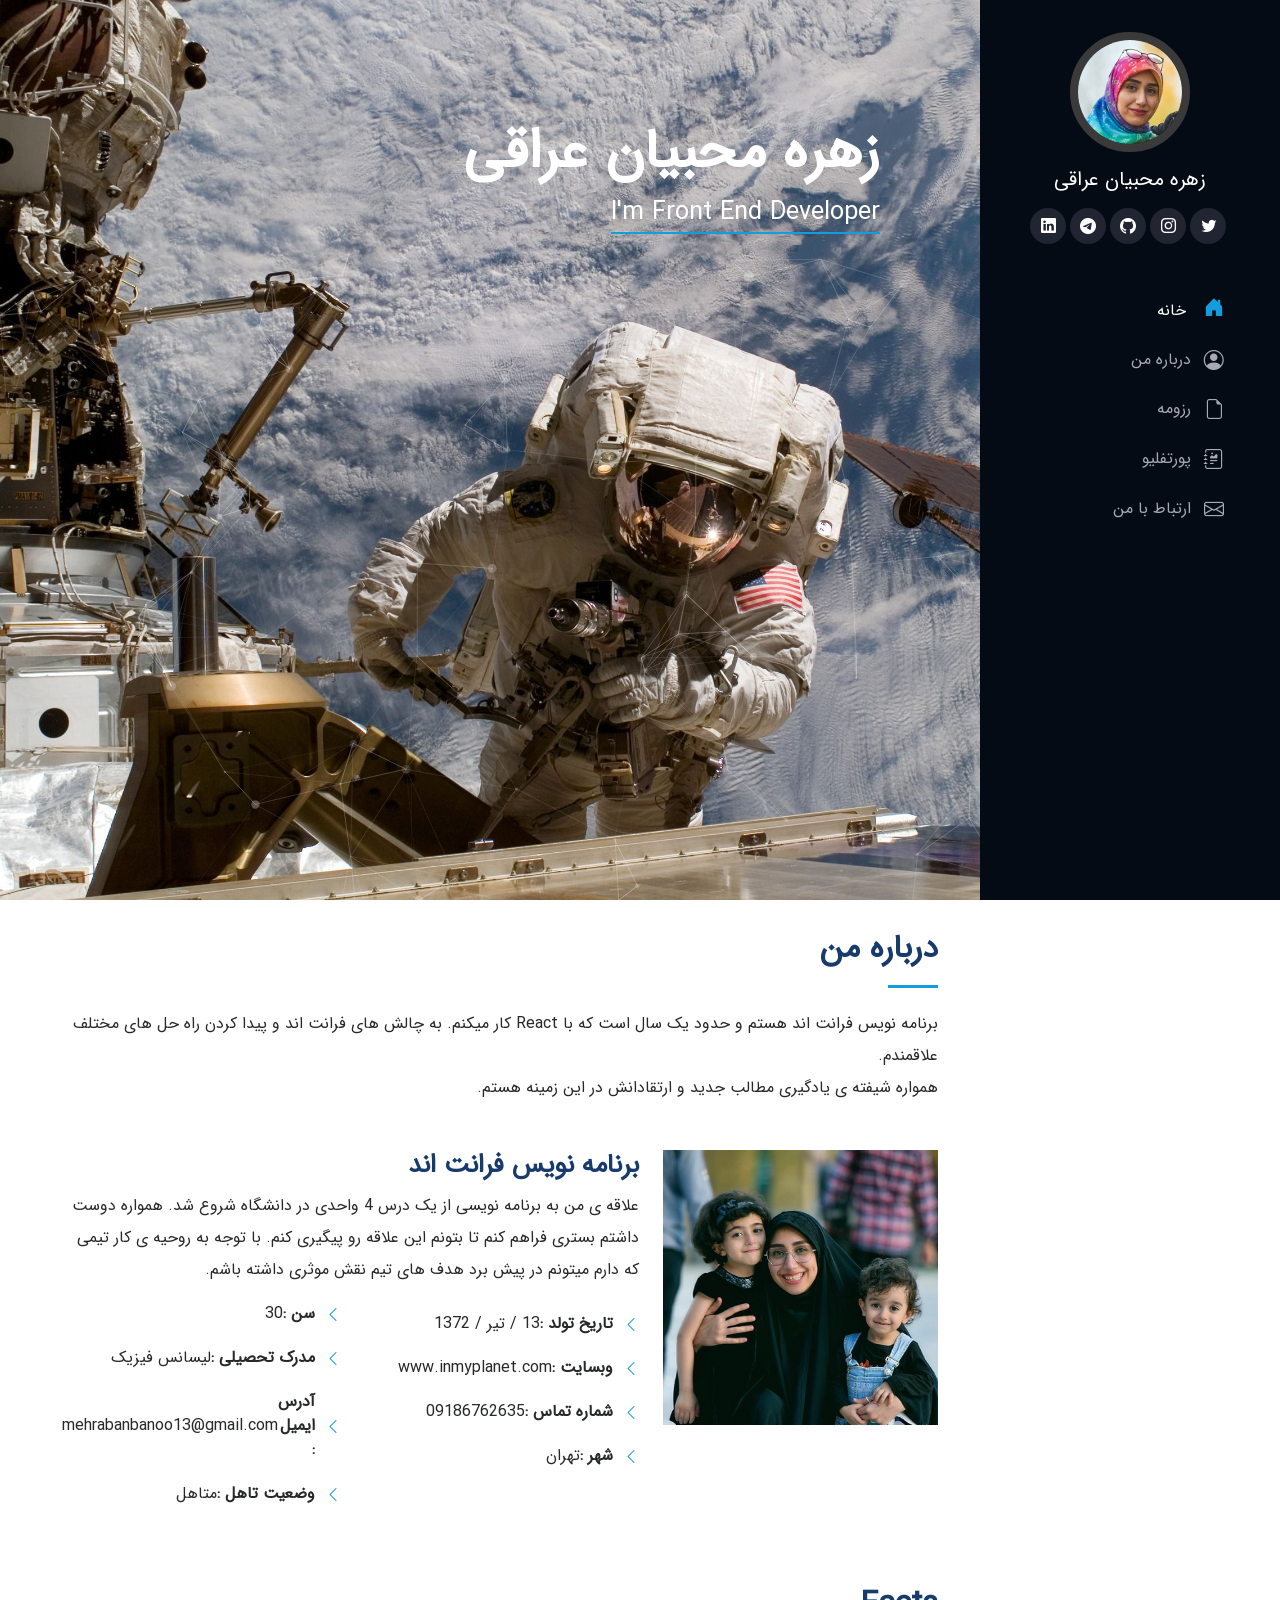
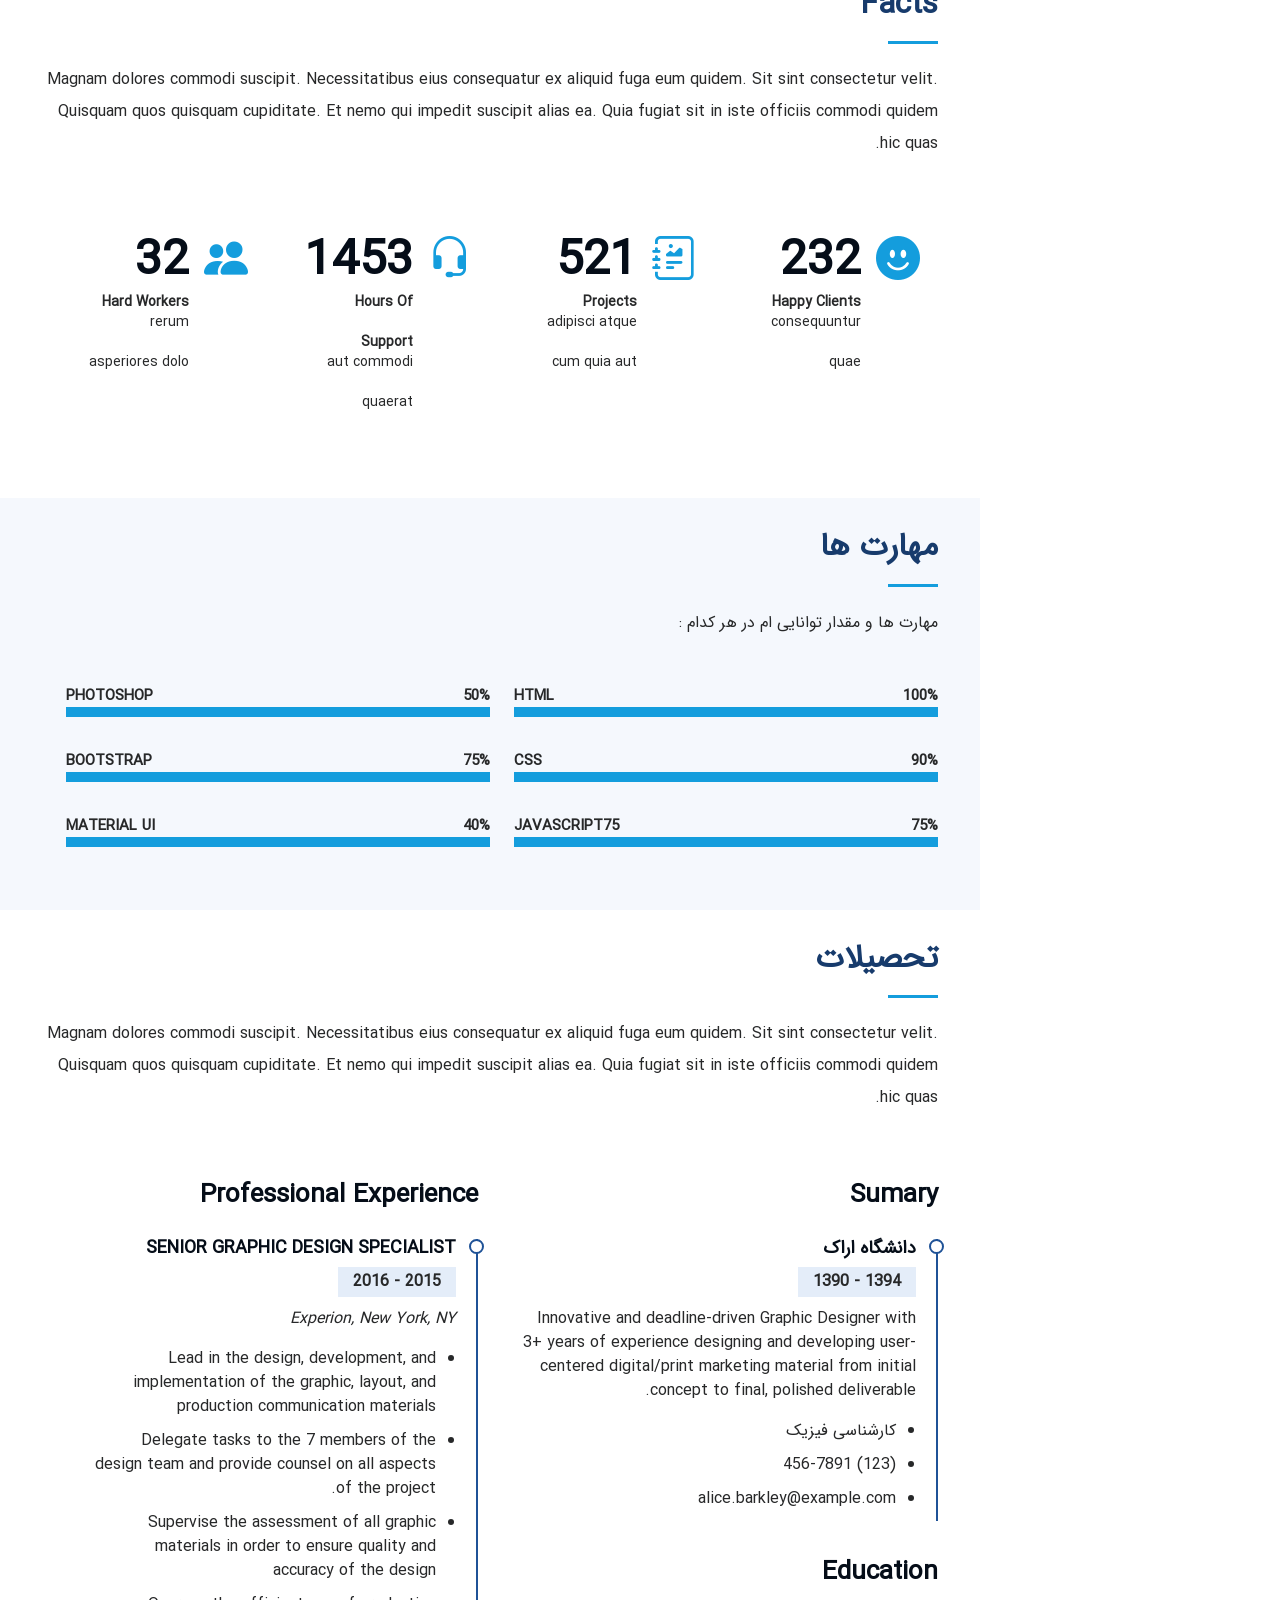
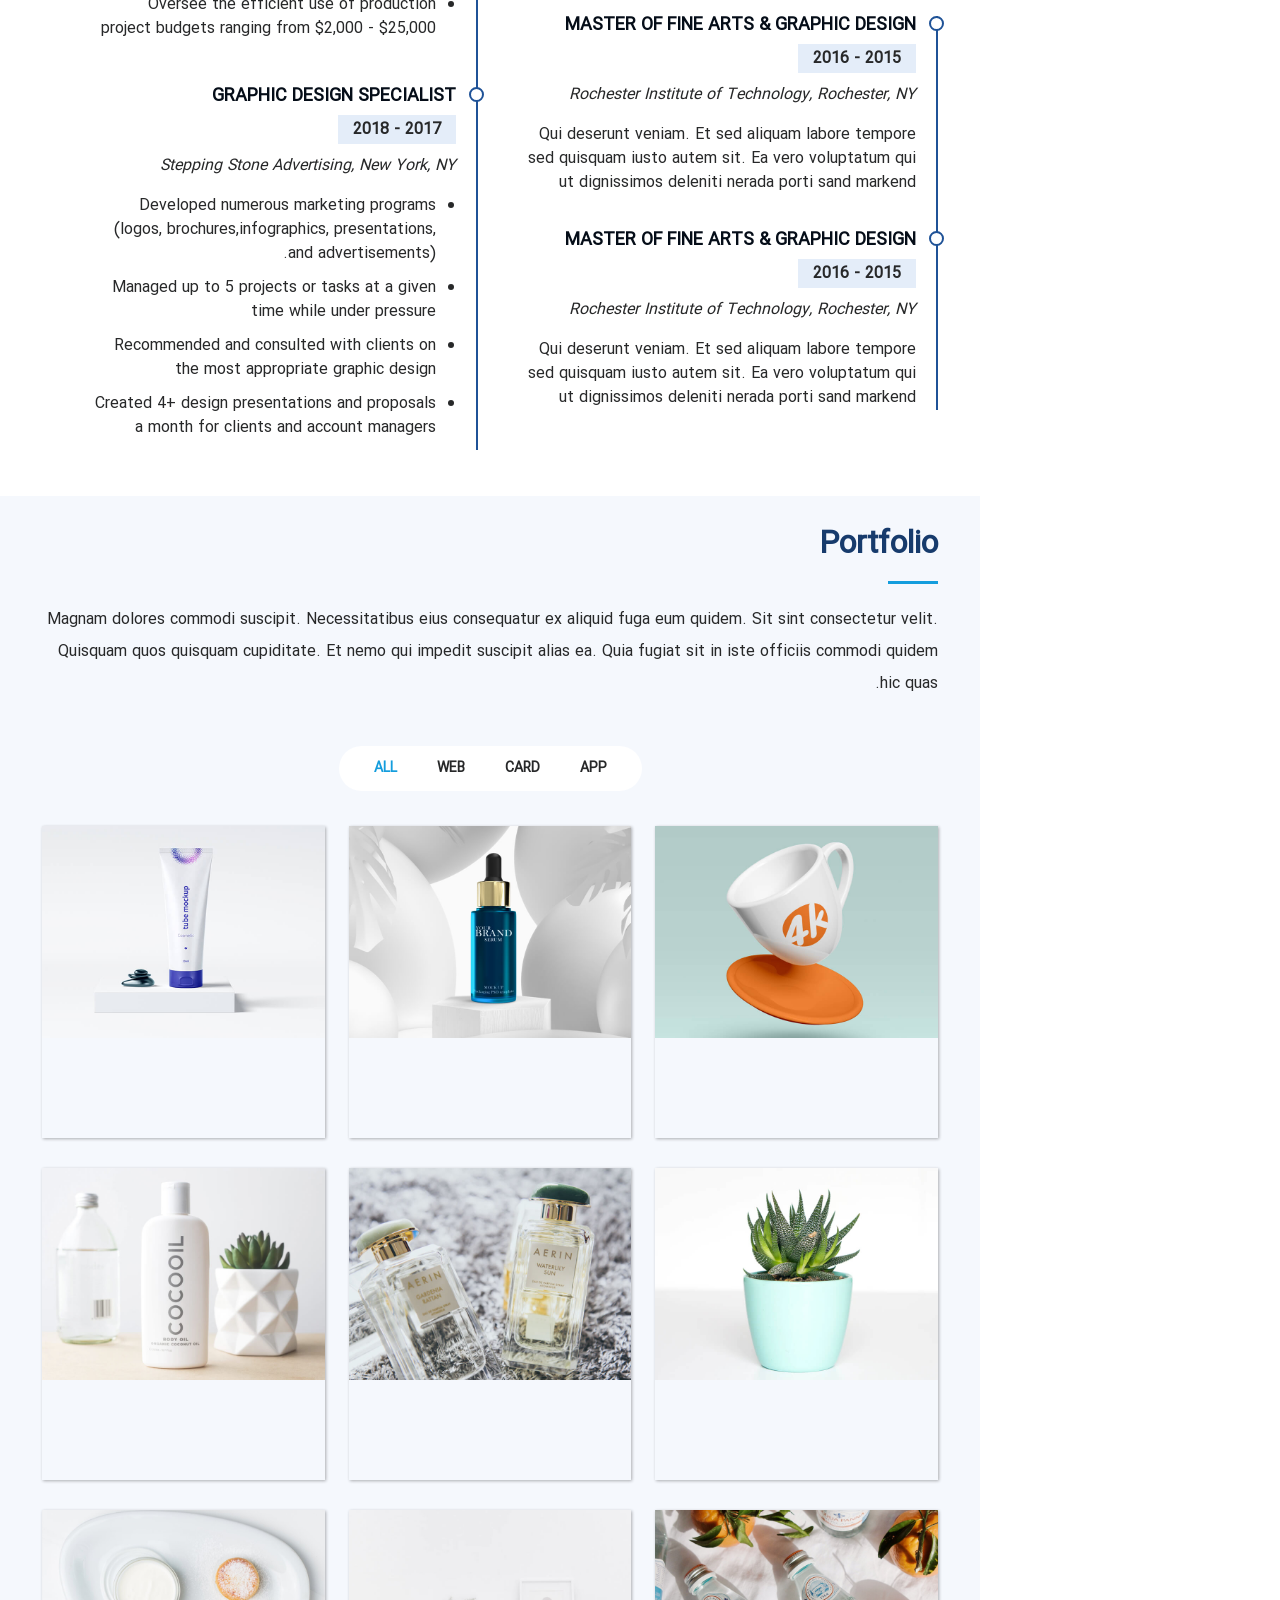
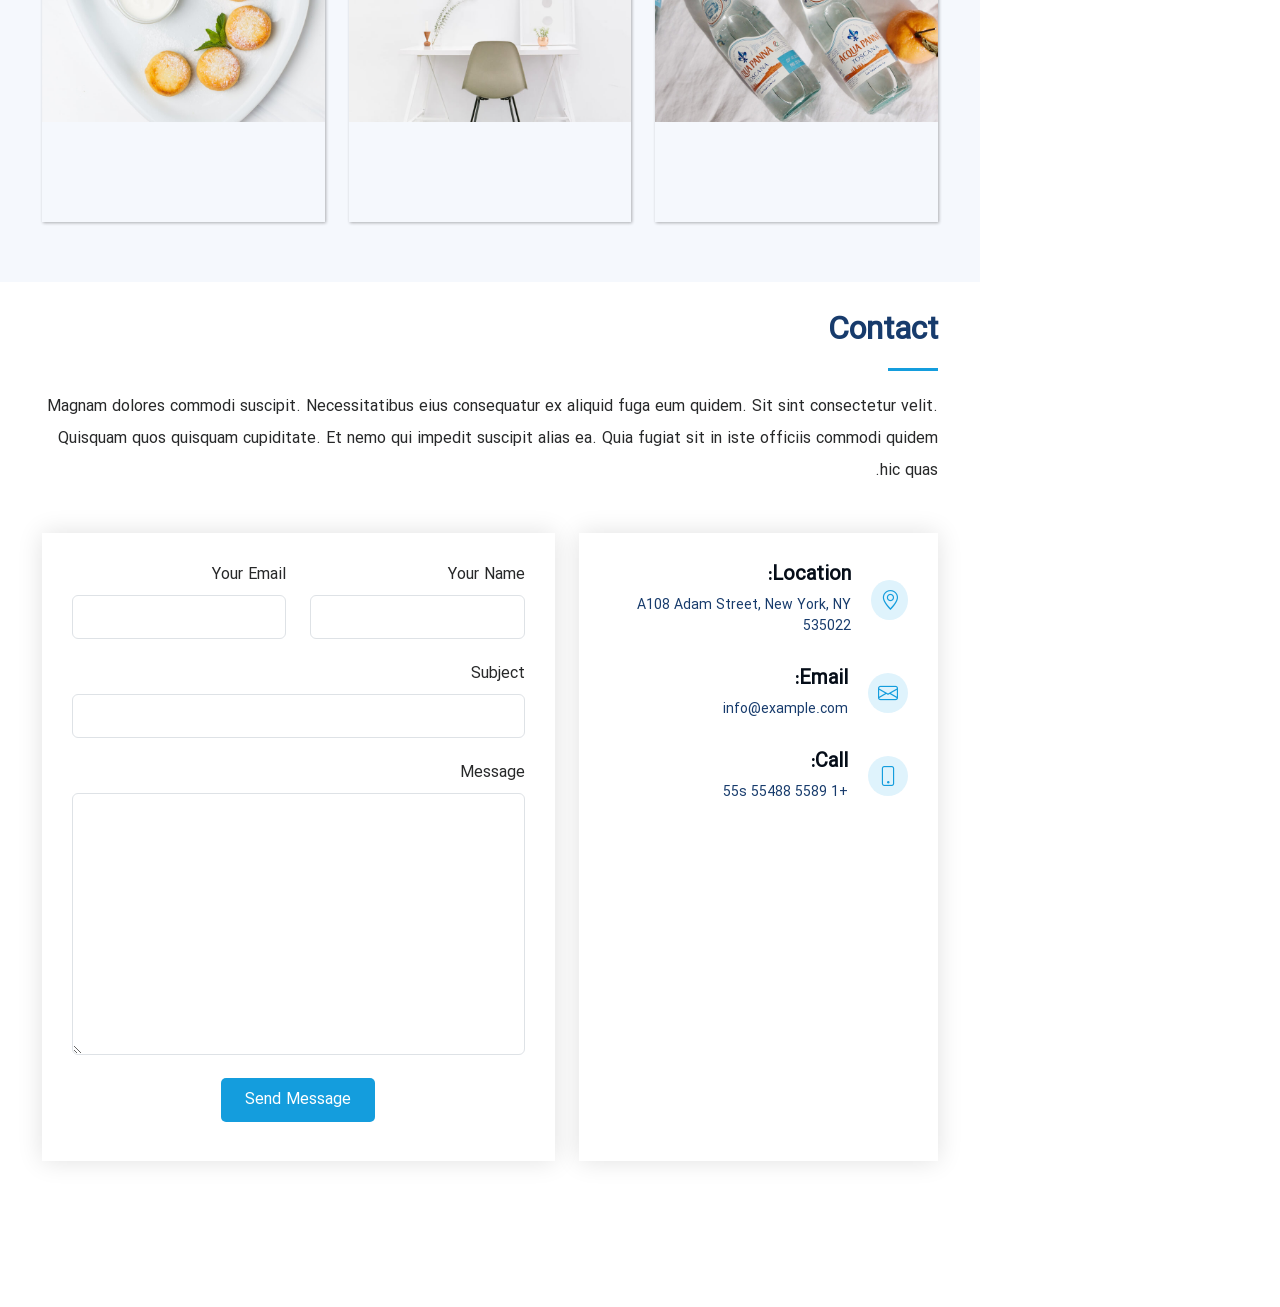
==== commit 2eb2a884: "Back to To Button" ====
--- a/Untitled-1.html
+++ b/Untitled-1.html
@@ -110,7 +110,8 @@
     <!-- Start hero  -->
     <div id="particles-js" class="hero">
       <div
-        class="hero-container"
+      id="hero"  
+      class="hero-container"
         data-aos="zoom-in-up"
         data-aos-duration="1500"
       >
@@ -835,7 +836,7 @@
 
     <a
       href="#"
-      class="back-to-top d-flex align-items-center justify-content-center"
+      class="back-to-top d-flex align-items-center justify-content-center active"
     >
       <i class="bi bi-arrow-up-short"></i>
     </a>
--- a/CSS/styles.css
+++ b/CSS/styles.css
@@ -615,9 +615,9 @@
 }
 
 .back-to-top {
+  display: none;
+  visibility: hidden;
   position: fixed;
-  visibility: hidden;
-  opacity: 0;
   left: 15px;
   bottom: 15px;
   z-index: 996;
@@ -639,9 +639,9 @@
   color: #fff;
 }
 
-.back-to-top.active {
+.active {
+  display: block;
   visibility: visible;
-  opacity: 1;
 }
 
 .animate__animated.animate__fadeInUp,
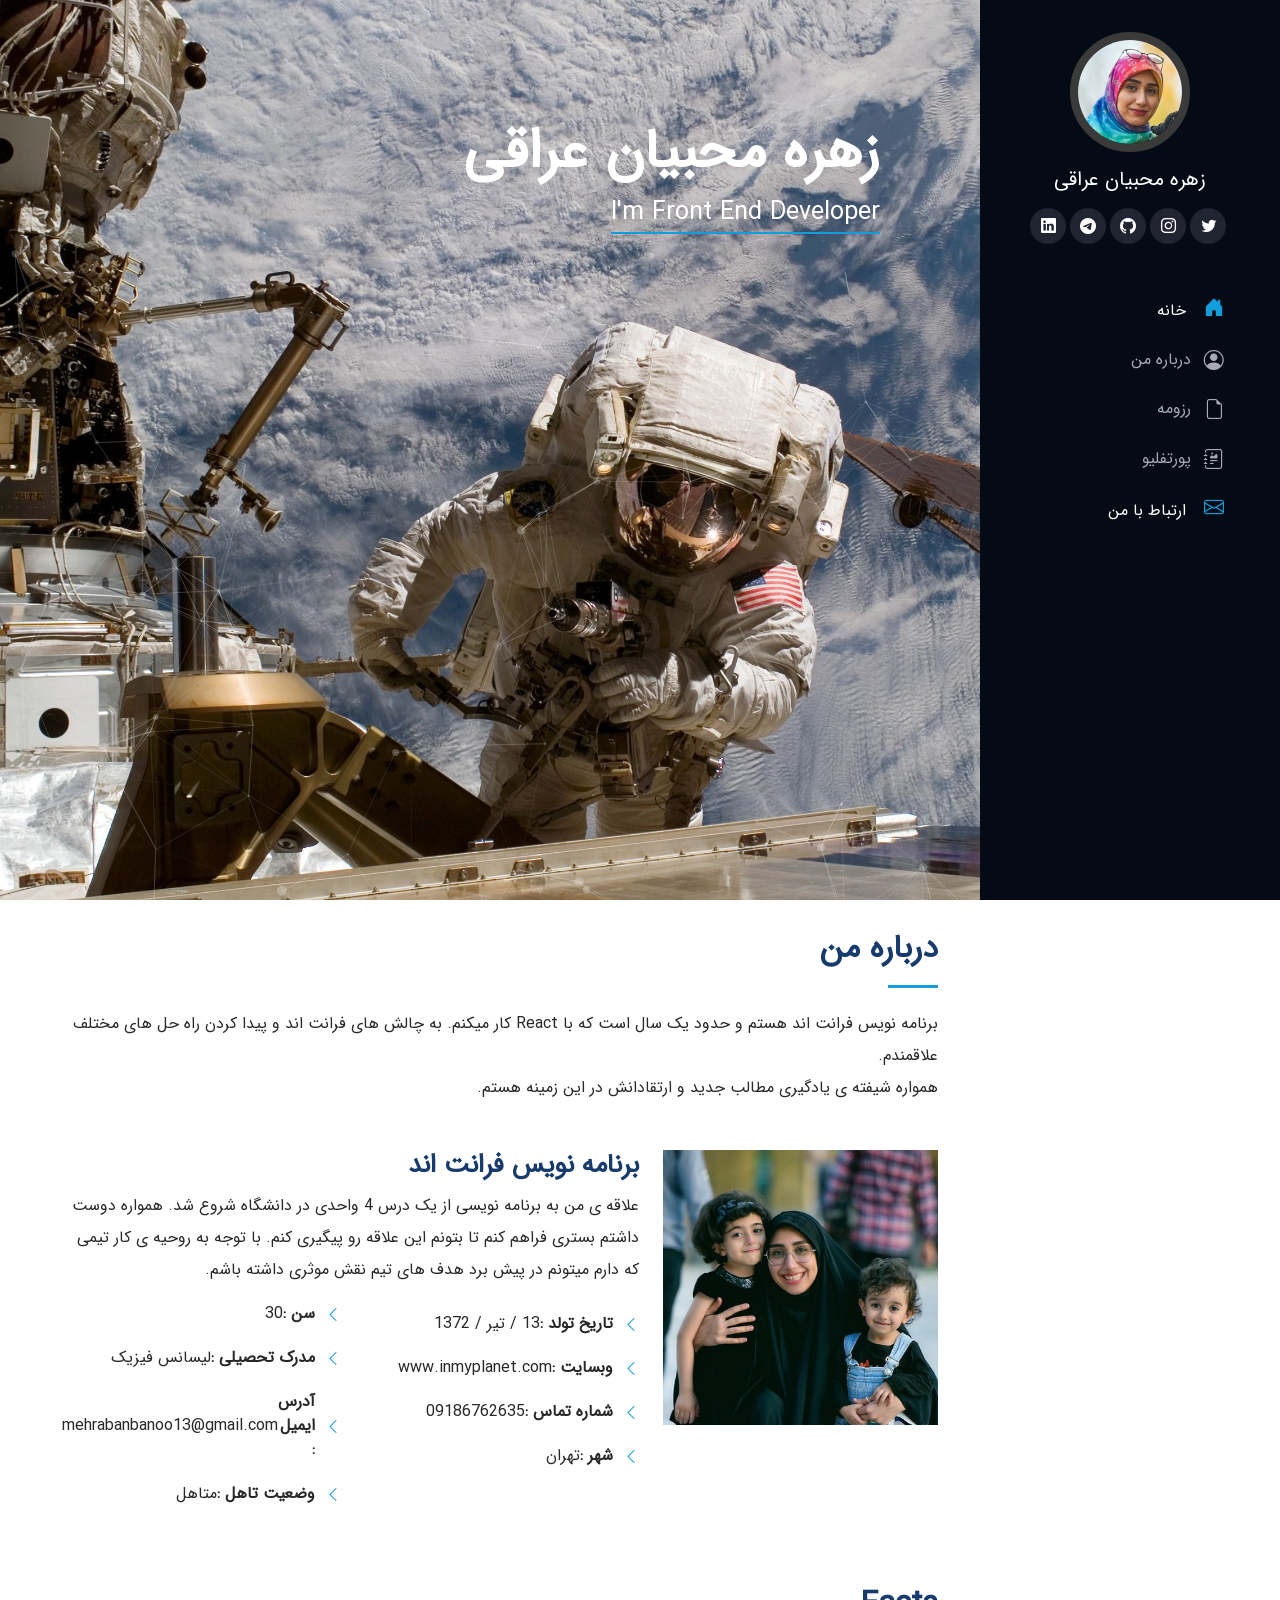
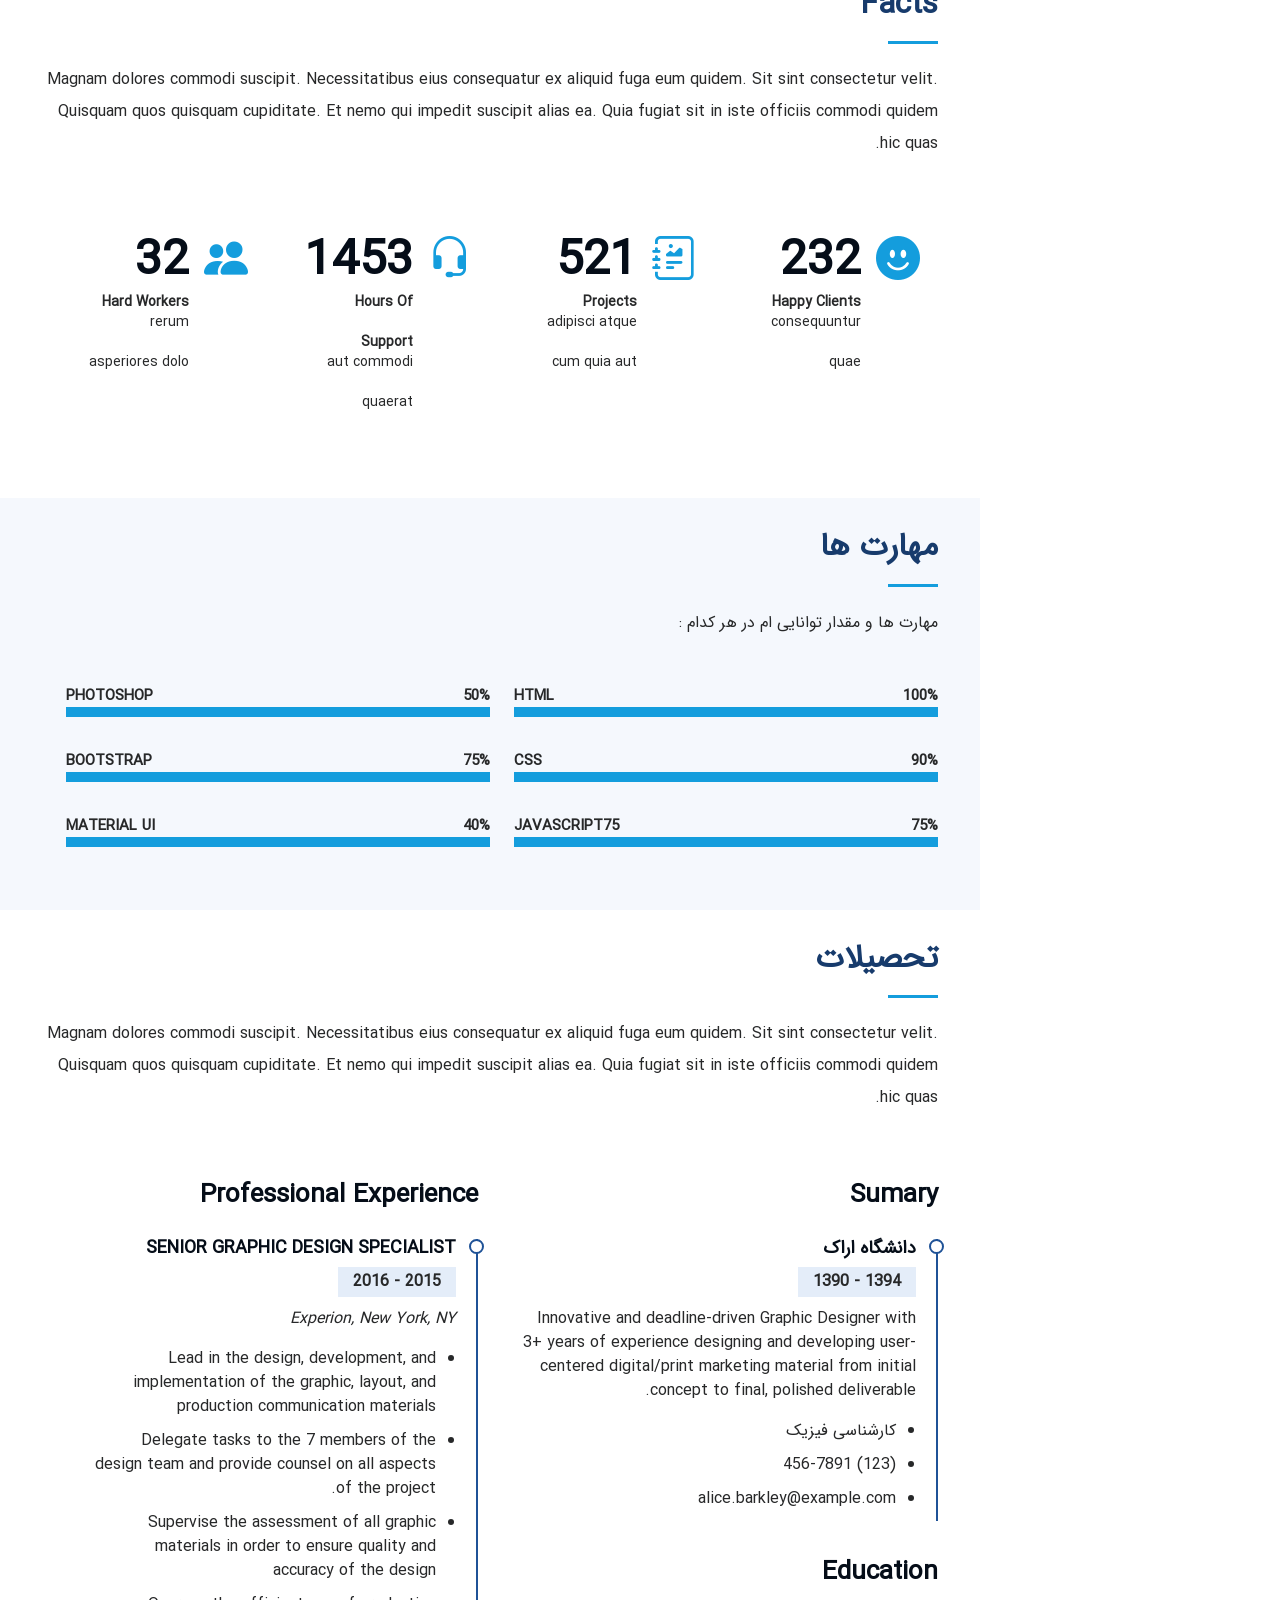
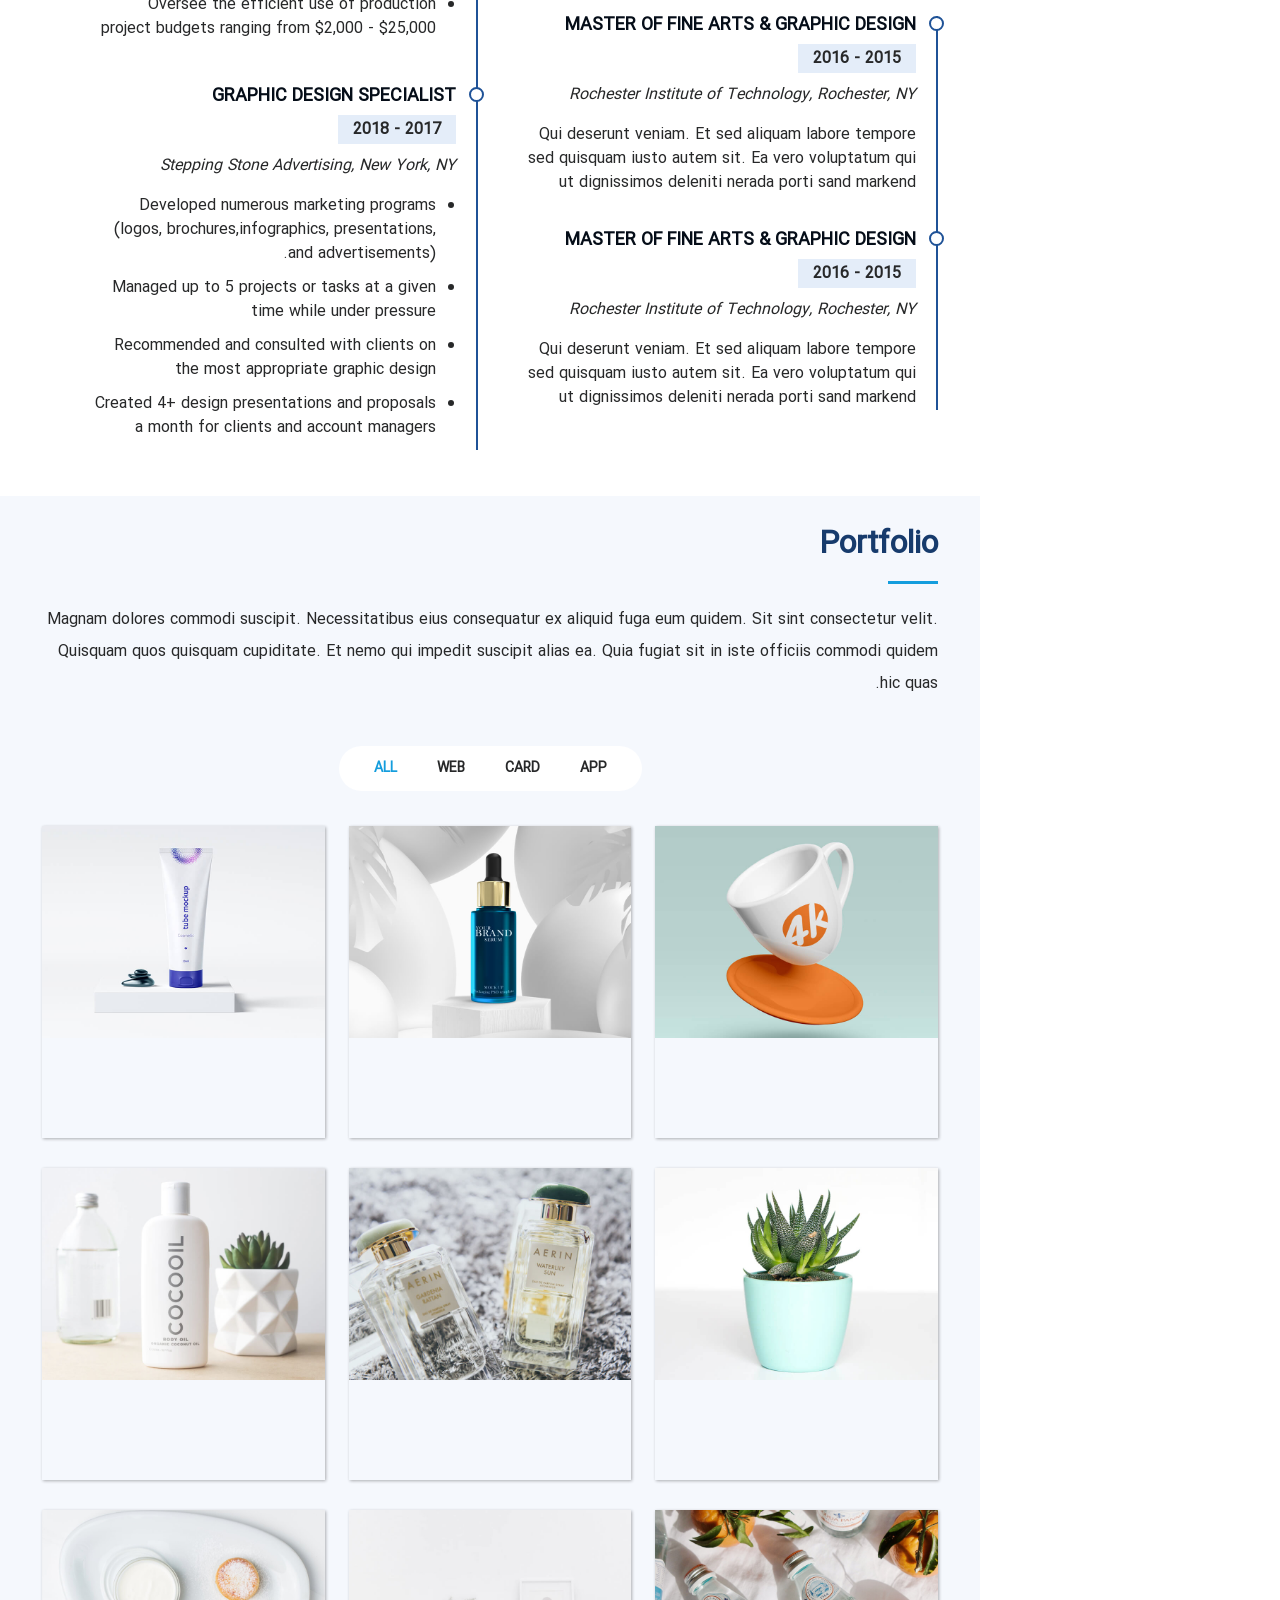
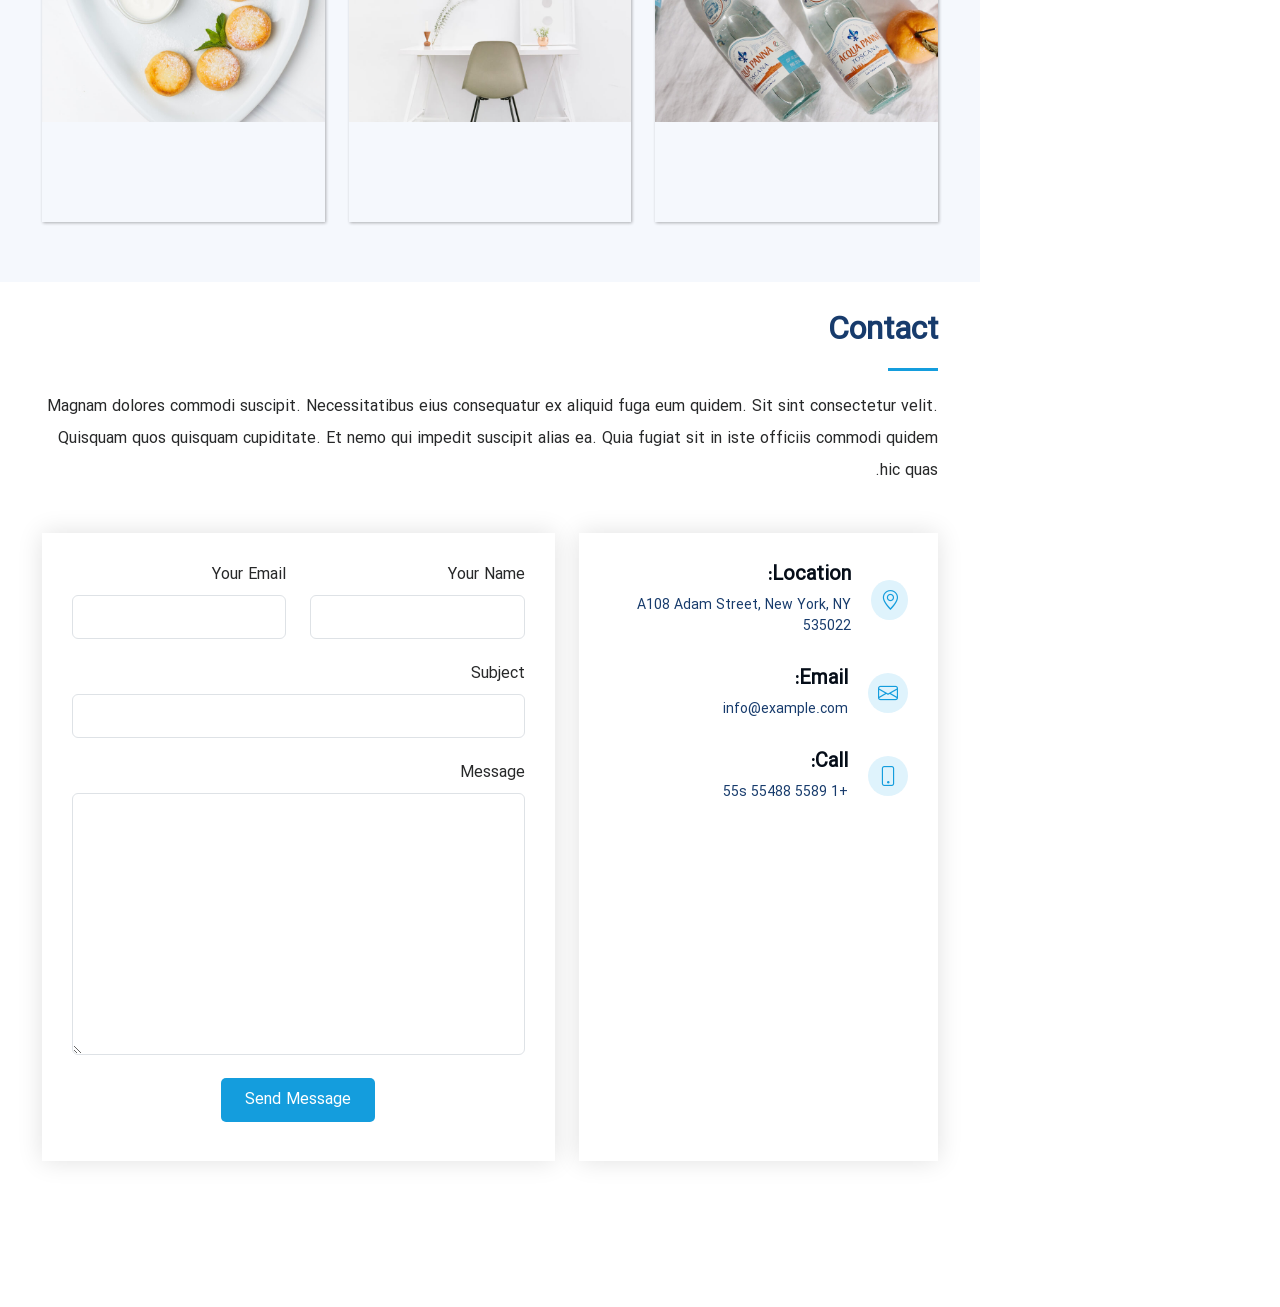
==== commit d4118c5c: "scroll navbar" ====
--- a/Untitled-1.html
+++ b/Untitled-1.html
@@ -72,32 +72,32 @@
 
       <div class="profile-navbar">
         <ul class="navbar-menu">
-          <li class="navbar-item">
-            <a href="#hero" class="navbar-item-link active">
+          <li class="navbar-item" >
+            <a href="#hero" class="navbar-item-link active" id="home-navbar" >
               <i class="bi bi-house-door-fill"></i>
               <span class="navbar-item-title">خانه</span>
             </a>
           </li>
           <li class="navbar-item">
-            <a href="#about" class="navbar-item-link">
+            <a href="#about" class="navbar-item-link" id="about-navbar">
               <i class="bi bi-person-circle"></i>
               <span class="navbar-item-title">درباره من</span>
             </a>
           </li>
           <li class="navbar-item">
-            <a href="#resume" class="navbar-item-link">
+            <a href="#resume" class="navbar-item-link" id="resume-navbr">
               <i class="bi bi-file-earmark"></i>
               <span class="navbar-item-title">رزومه</span>
             </a>
           </li>
           <li class="navbar-item">
-            <a href="#portfolio" class="navbar-item-link">
+            <a href="#portfolio" class="navbar-item-link" id="portfolio-navbar">
               <i class="bi bi-journal-richtext"></i>
               <span class="navbar-item-title">پورتفلیو</span>
             </a>
           </li>
           <li class="navbar-item">
-            <a href="#contact" class="navbar-item-link">
+            <a href="#contact" class="navbar-item-link" id="contact-navbar">
               <i class="bi bi-envelope"></i>
               <span class="navbar-item-title">ارتباط با من</span>
             </a>
--- a/CSS/styles.css
+++ b/CSS/styles.css
@@ -617,6 +617,7 @@
 .back-to-top {
   display: none;
   visibility: hidden;
+  opacity: 0;
   position: fixed;
   left: 15px;
   bottom: 15px;
@@ -625,7 +626,7 @@
   width: 40px;
   height: 40px;
   border-radius: 50px;
-  transition: all 0.4s;
+  transition: all 0.5s;
 }
 
 .back-to-top i {
@@ -642,6 +643,7 @@
 .active {
   display: block;
   visibility: visible;
+  opacity: 1;
 }
 
 .animate__animated.animate__fadeInUp,
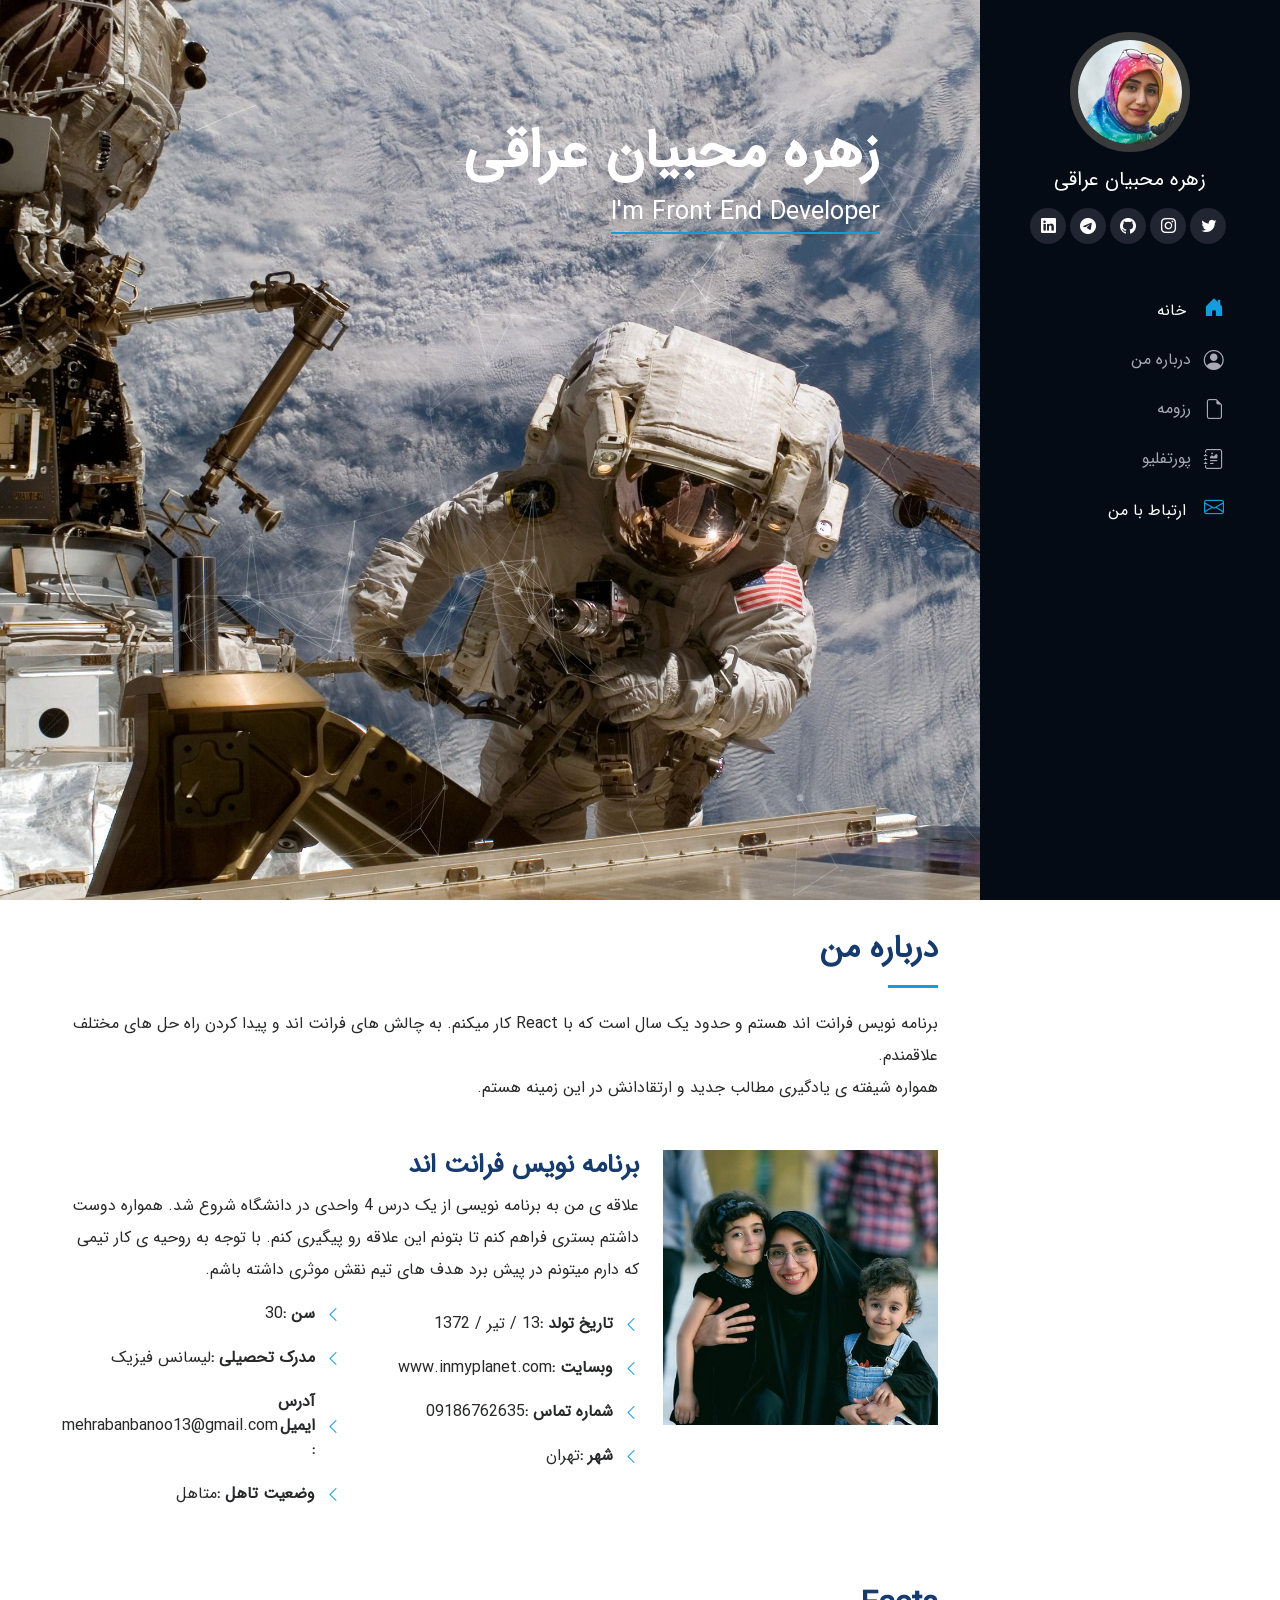
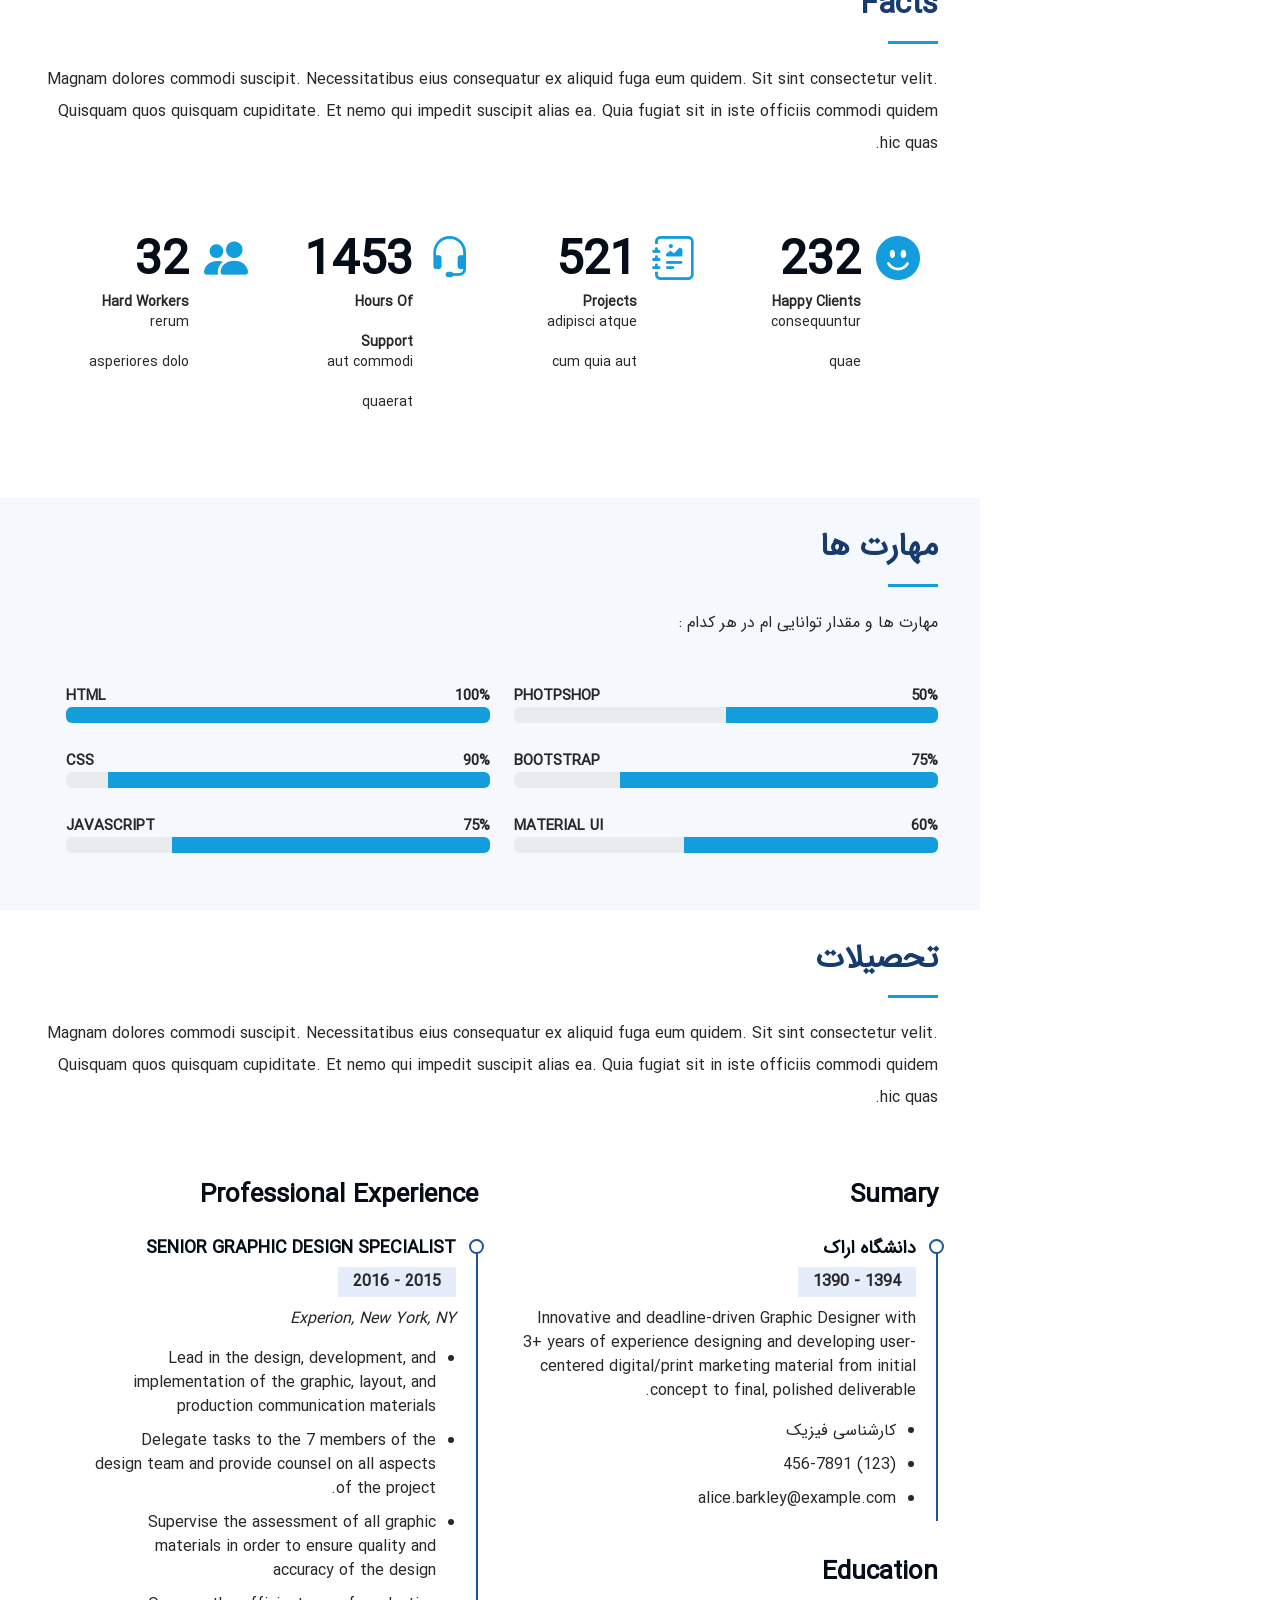
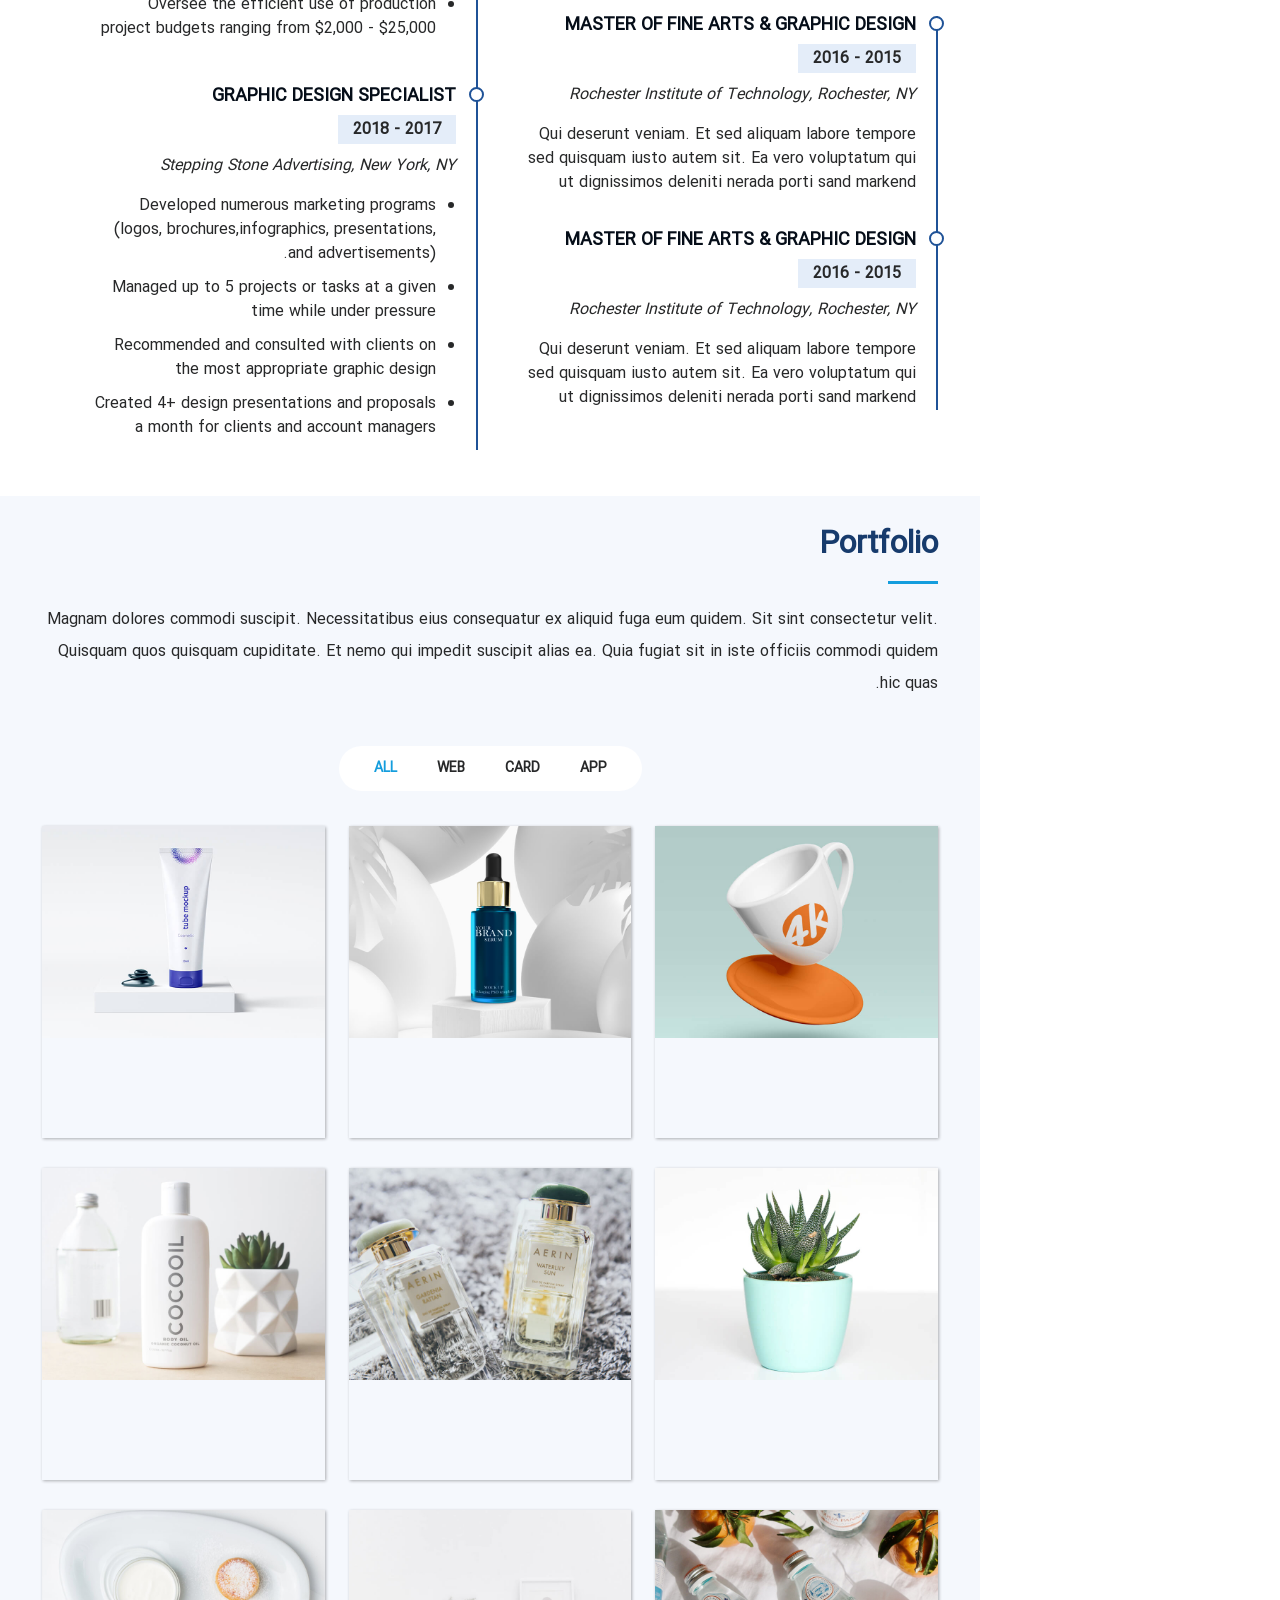
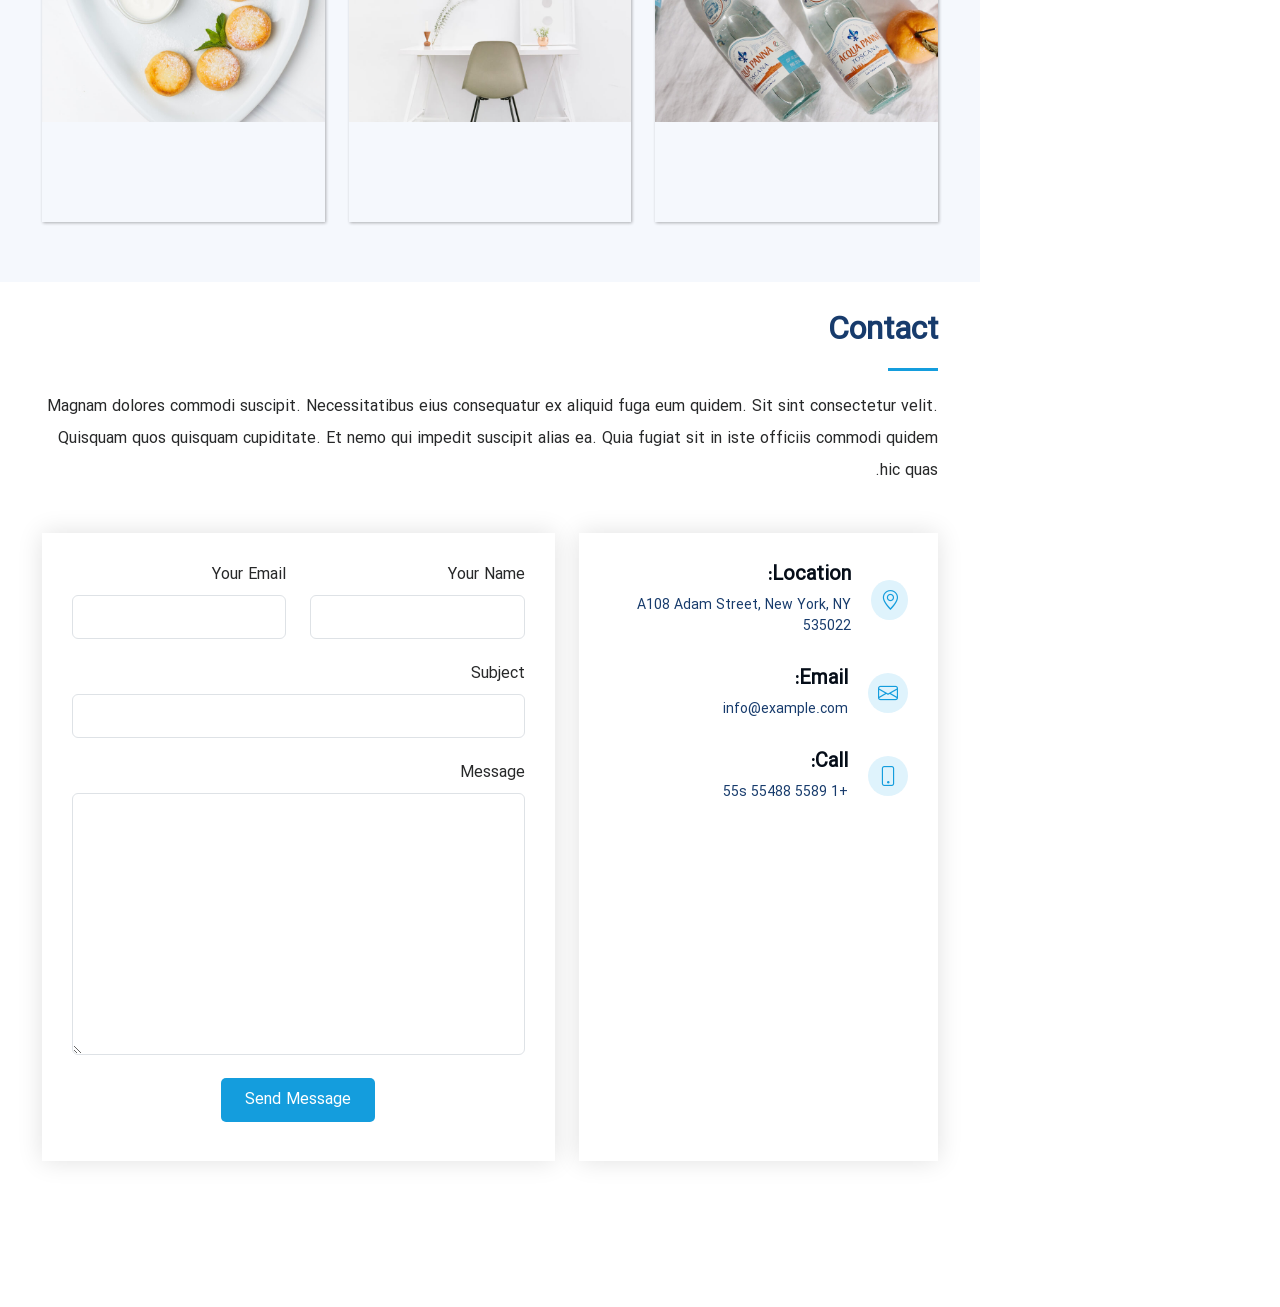
==== commit d1bcc7b0: "Edit progress bar" ====
--- a/Untitled-1.html
+++ b/Untitled-1.html
@@ -72,8 +72,8 @@
 
       <div class="profile-navbar">
         <ul class="navbar-menu">
-          <li class="navbar-item" >
-            <a href="#hero" class="navbar-item-link active" id="home-navbar" >
+          <li class="navbar-item">
+            <a href="#hero" class="navbar-item-link active" id="home-navbar">
               <i class="bi bi-house-door-fill"></i>
               <span class="navbar-item-title">خانه</span>
             </a>
@@ -110,8 +110,8 @@
     <!-- Start hero  -->
     <div id="particles-js" class="hero">
       <div
-      id="hero"  
-      class="hero-container"
+        id="hero"
+        class="hero-container"
         data-aos="zoom-in-up"
         data-aos-duration="1500"
       >
@@ -323,18 +323,20 @@
                   data-aos-duration="1000"
                 >
                   <div class="skill-item-title">
-                    <span class="skill-value">100%</span>
-                    <span class="skill-title">HTML</span>
-                  </div>
-                  <div class="skill-item-progress">
-                    <div
-                      class="progress-bar"
-                      role="progressbar"
-                      aria-valuenow="100"
-                      aria-valuemin="0"
-                      aria-valuemax="100"
-                    ></div>
-                  </div>
+                    <span class="skill-value">50%</span>
+                    <span class="skill-title">PHOTPSHOP</span>
+                  </div>
+                  <div
+                    class="progress"
+                    role="progressbar"
+                    aria-label="Basic example"
+                    aria-valuenow="0"
+                    aria-valuemin="0"
+                    aria-valuemax="100"
+                  >
+                    <div class="progress-bar" style="width: 50%"></div>
+                  </div>
+                  
                 </div>
                 <div
                   class="skill-item"
@@ -342,17 +344,18 @@
                   data-aos-duration="1500"
                 >
                   <div class="skill-item-title">
-                    <span class="skill-value">90%</span>
-                    <span class="skill-title">CSS</span>
-                  </div>
-                  <div class="skill-item-progress">
-                    <div
-                      class="progress-bar"
-                      role="progressbar"
-                      aria-valuenow="90"
-                      aria-valuemin="0"
-                      aria-valuemax="100"
-                    ></div>
+                    <span class="skill-value">75%</span>
+                    <span class="skill-title">BOOTSTRAP</span>
+                  </div>
+                  <div
+                    class="progress"
+                    role="progressbar"
+                    aria-label="Basic example"
+                    aria-valuenow="0"
+                    aria-valuemin="0"
+                    aria-valuemax="100"
+                  >
+                    <div class="progress-bar" style="width: 75%"></div>
                   </div>
                 </div>
                 <div
@@ -361,39 +364,42 @@
                   data-aos-duration="2000"
                 >
                   <div class="skill-item-title">
-                    <span class="skill-value">75%</span>
-                    <span class="skill-title">JAVASCRIPT75</span>
-                  </div>
-                  <div class="skill-item-progress">
-                    <div
-                      class="progress-bar"
-                      role="progressbar"
-                      aria-valuenow="75"
-                      aria-valuemin="0"
-                      aria-valuemax="100"
-                    ></div>
-                  </div>
-                </div>
-              </div>
-              <div class="col-lg-6" data-aos="fade-right">
+                    <span class="skill-value">60%</span>
+                    <span class="skill-title">MATERIAL UI</span>
+                  </div>
+                  <div
+                    class="progress"
+                    role="progressbar"
+                    aria-label="Basic example"
+                    aria-valuenow="0"
+                    aria-valuemin="0"
+                    aria-valuemax="100"
+                  >
+                    <div class="progress-bar" style="width: 60%"></div>
+                  </div>
+                </div>
+              </div>
+              <div class="col-lg-6">
                 <div
                   class="skill-item"
                   data-aos="fade-right"
                   data-aos-duration="1000"
                 >
                   <div class="skill-item-title">
-                    <span class="skill-value">50%</span>
-                    <span class="skill-title">PHOTOSHOP</span>
-                  </div>
-                  <div class="skill-item-progress">
-                    <div
-                      class="progress-bar"
-                      role="progressbar"
-                      aria-valuenow="50"
-                      aria-valuemin="0"
-                      aria-valuemax="100"
-                    ></div>
-                  </div>
+                    <span class="skill-value">100%</span>
+                    <span class="skill-title">HTML</span>
+                  </div>
+                  <div
+                    class="progress"
+                    role="progressbar"
+                    aria-label="Basic example"
+                    aria-valuenow="0"
+                    aria-valuemin="0"
+                    aria-valuemax="100"
+                  >
+                    <div class="progress-bar" style="width: 100%"></div>
+                  </div>
+                  
                 </div>
                 <div
                   class="skill-item"
@@ -401,17 +407,18 @@
                   data-aos-duration="1500"
                 >
                   <div class="skill-item-title">
-                    <span class="skill-value">75%</span>
-                    <span class="skill-title">BOOTSTRAP</span>
-                  </div>
-                  <div class="skill-item-progress">
-                    <div
-                      class="progress-bar"
-                      role="progressbar"
-                      aria-valuenow="75"
-                      aria-valuemin="0"
-                      aria-valuemax="100"
-                    ></div>
+                    <span class="skill-value">90%</span>
+                    <span class="skill-title">CSS</span>
+                  </div>
+                  <div
+                    class="progress"
+                    role="progressbar"
+                    aria-label="Basic example"
+                    aria-valuenow="0"
+                    aria-valuemin="0"
+                    aria-valuemax="100"
+                  >
+                    <div class="progress-bar" style="width: 90%"></div>
                   </div>
                 </div>
                 <div
@@ -420,20 +427,23 @@
                   data-aos-duration="2000"
                 >
                   <div class="skill-item-title">
-                    <span class="skill-value">40%</span>
-                    <span class="skill-title">MATERIAL UI</span>
-                  </div>
-                  <div class="skill-item-progress">
-                    <div
-                      class="progress-bar"
-                      role="progressbar"
-                      aria-valuenow="40"
-                      aria-valuemin="0"
-                      aria-valuemax="100"
-                    ></div>
-                  </div>
-                </div>
-              </div>
+                    <span class="skill-value">75%</span>
+                    <span class="skill-title">JAVASCRIPT</span>
+                  </div>
+                  <div
+                    class="progress"
+                    role="progressbar"
+                    aria-label="Basic example"
+                    aria-valuenow="0"
+                    aria-valuemin="0"
+                    aria-valuemax="100"
+                  >
+                    <div class="progress-bar" style="width: 75%"></div>
+                  </div>
+                </div>
+              </div>
+              
+              
             </div>
           </div>
         </div>
--- a/CSS/styles.css
+++ b/CSS/styles.css
@@ -129,7 +129,7 @@
 }
 
 #particles-js {
-  background: url("../img/114253.jpg"); 
+  background: url("../img/114253.jpg");
   height: 100vh;
   background-color: rgba(0, 0, 0, 0.5);
   background-position: bottom;
@@ -193,7 +193,6 @@
 
   .hero-title {
     font-size: 40px;
-
   }
 
   .hero-desc {
@@ -343,7 +342,6 @@
 }
 
 .progress-bar {
-  height: 10px;
   background-color: #149ddd;
 }
 
@@ -652,3 +650,9 @@
 .animate__animated.animate__fadeIn {
   --animate-duration: 2s;
 }
+
+.particles-js-canvas-el {
+  position: relative !important;
+  bottom: 242px;
+  height: 100vh;
+}
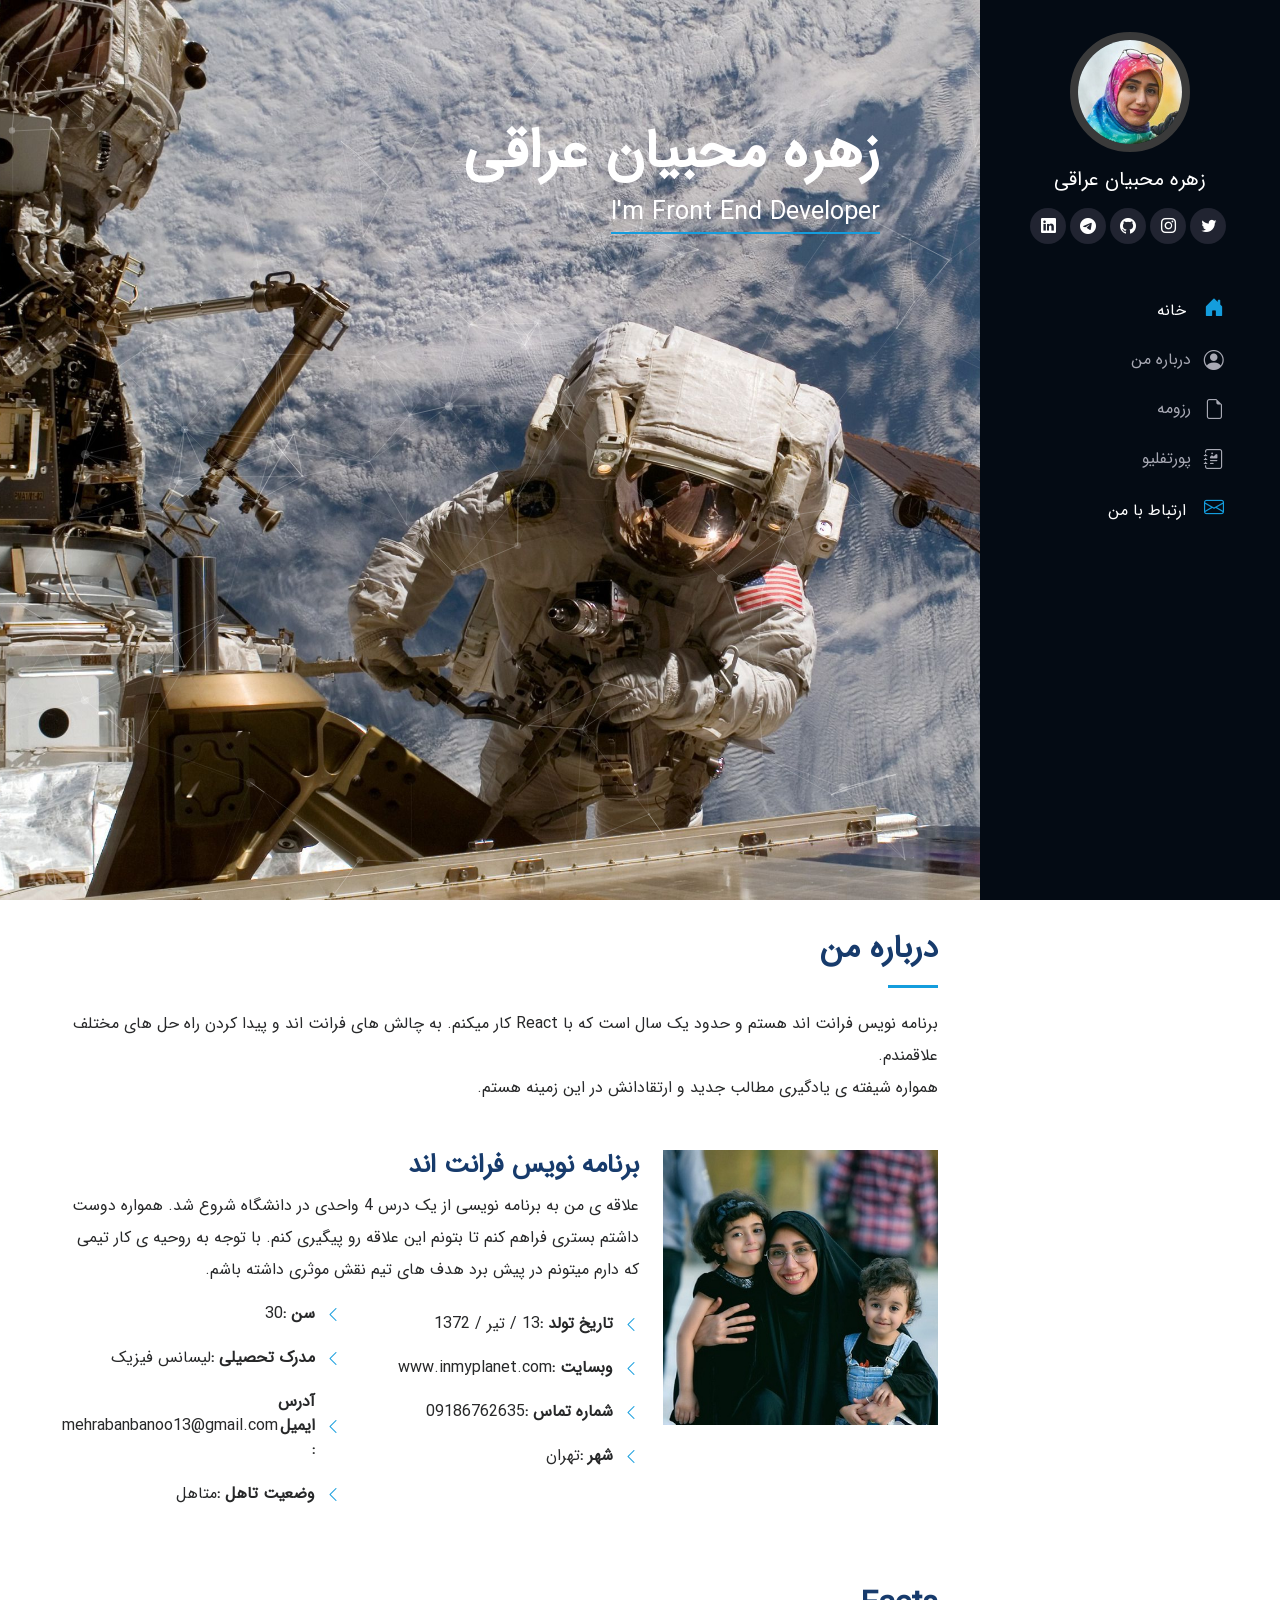
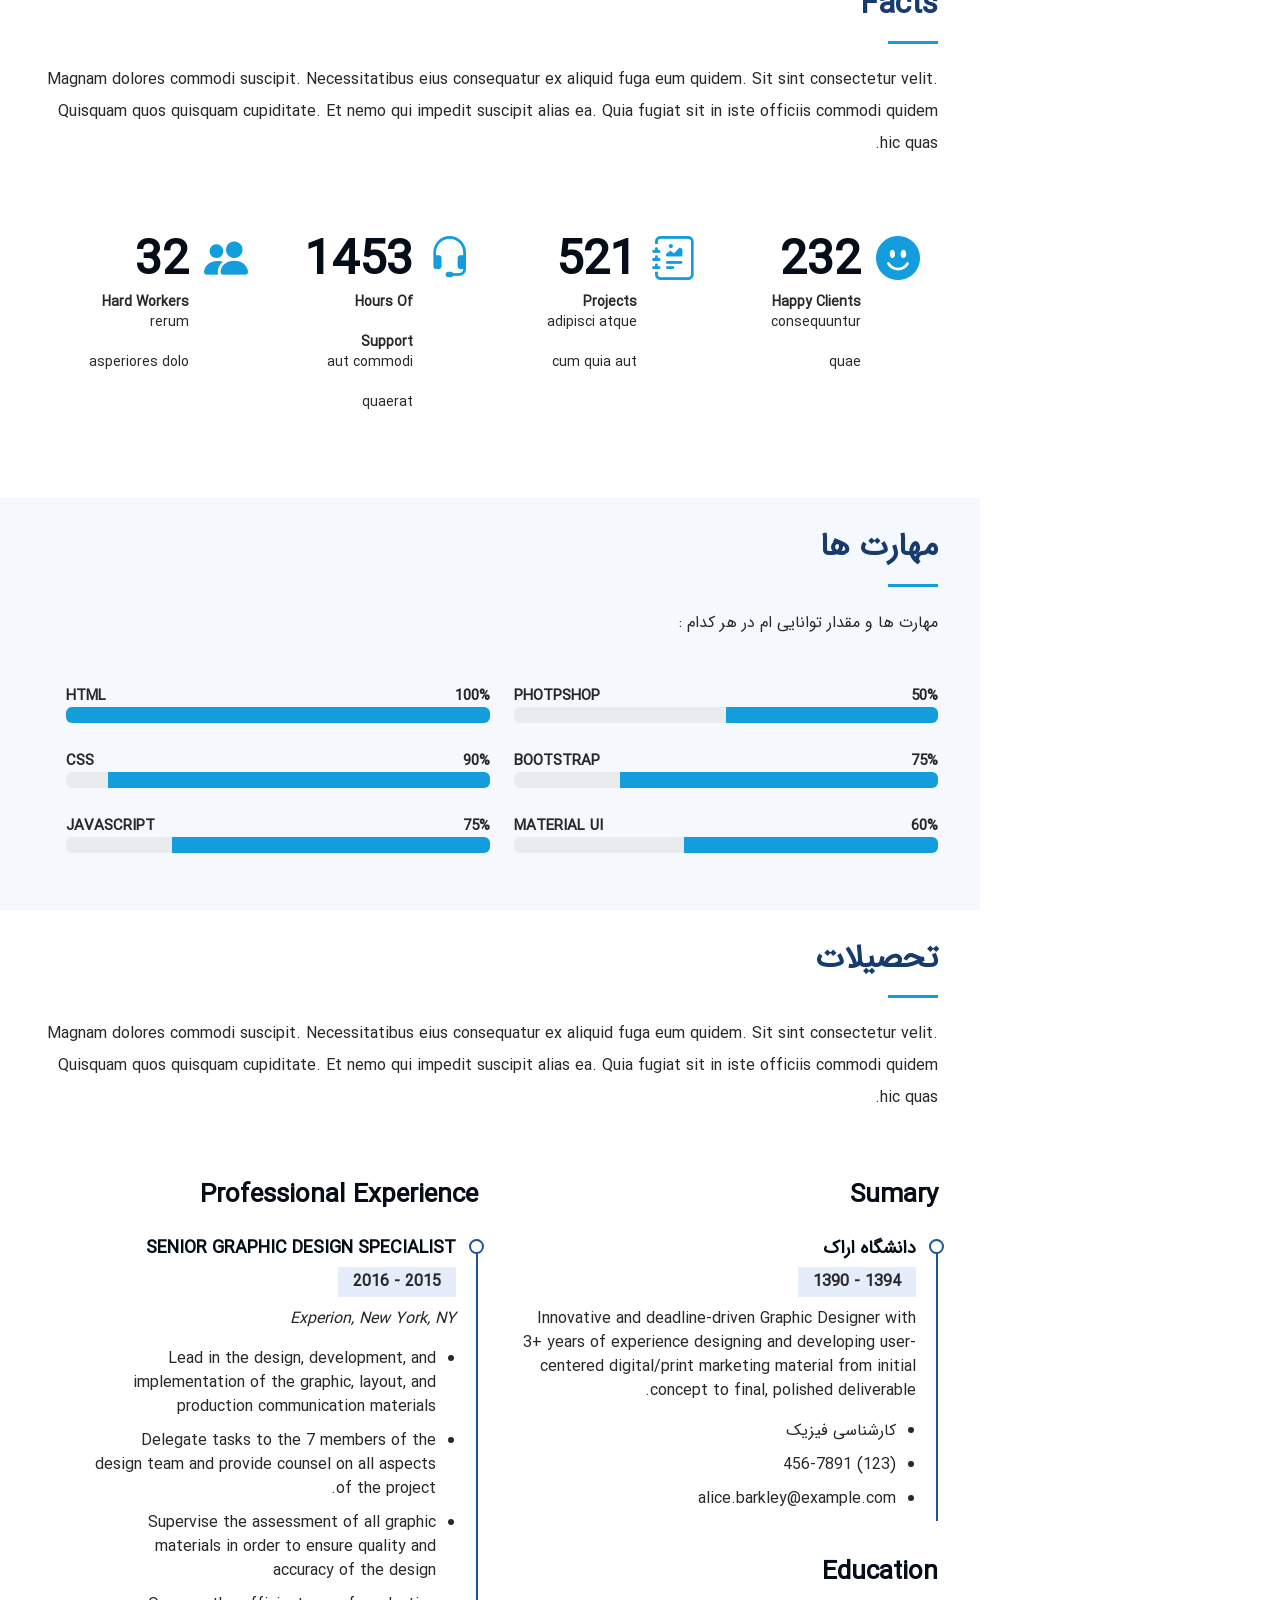
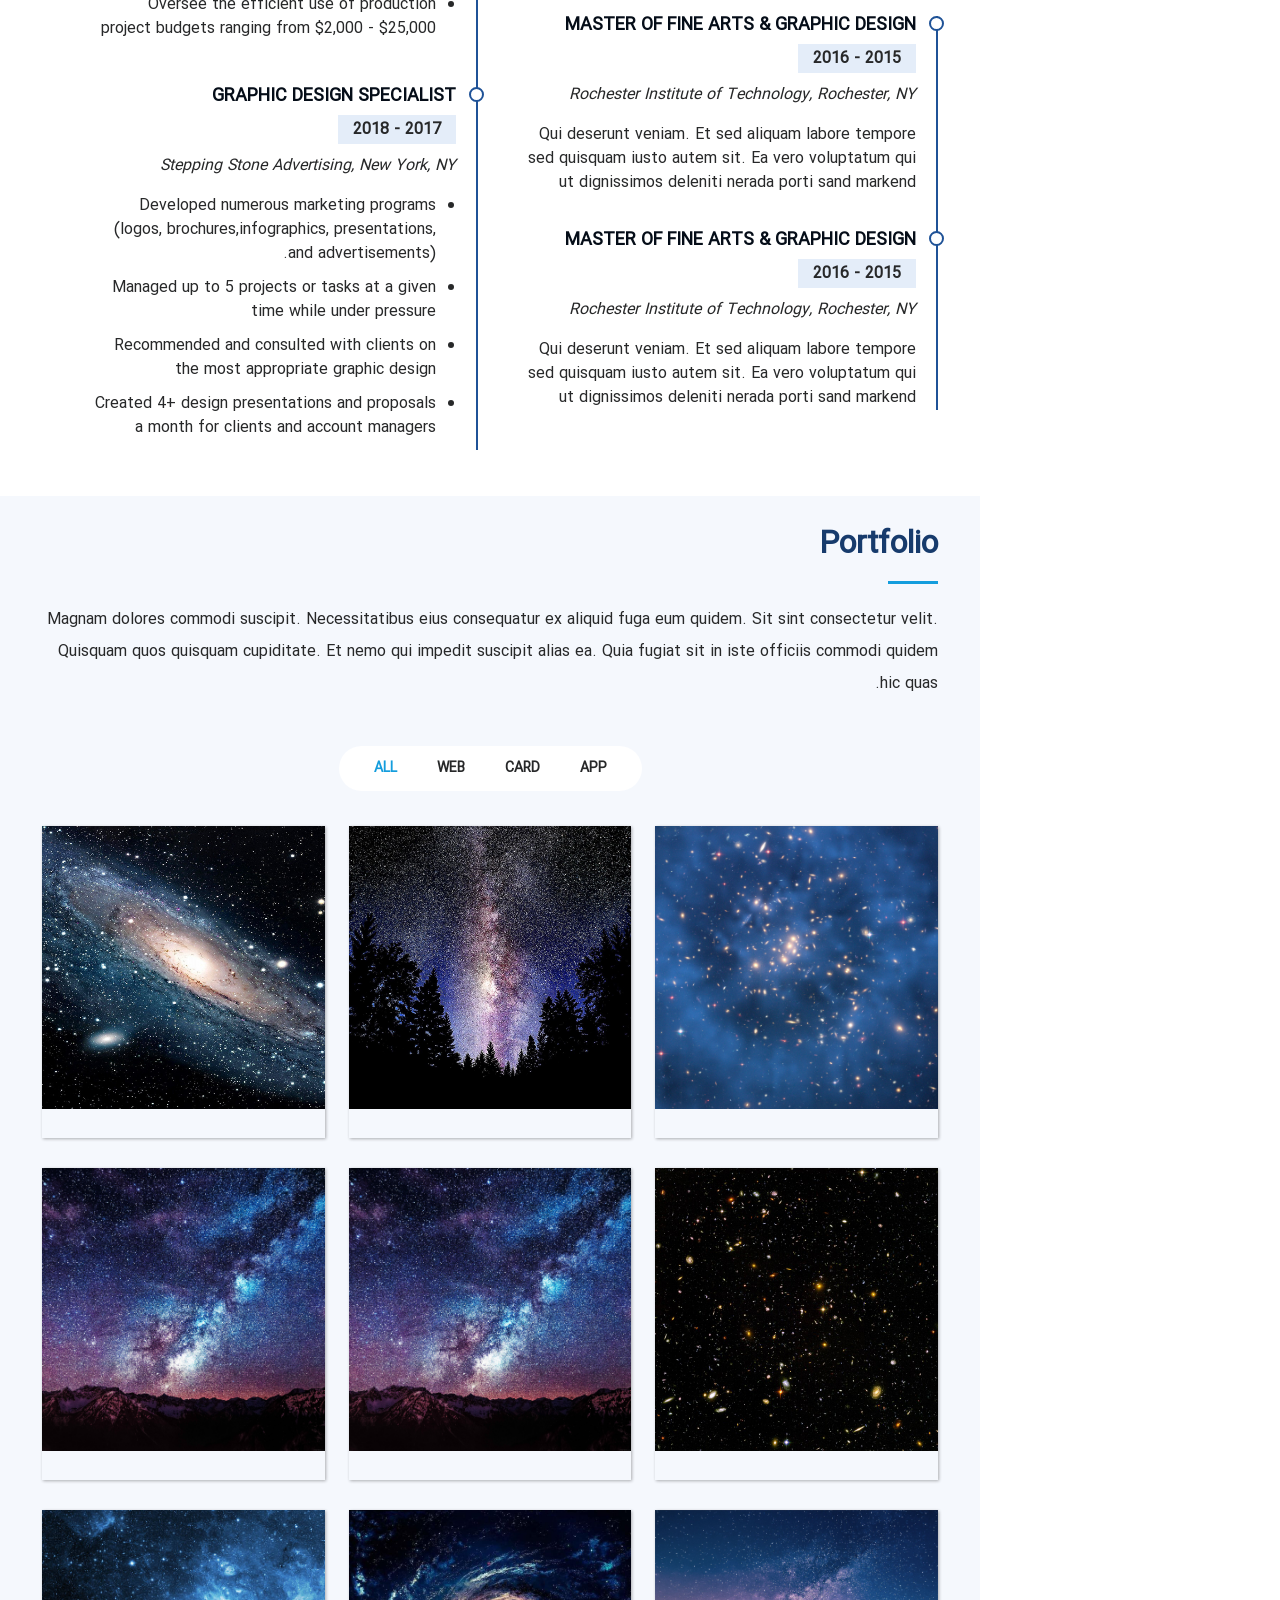
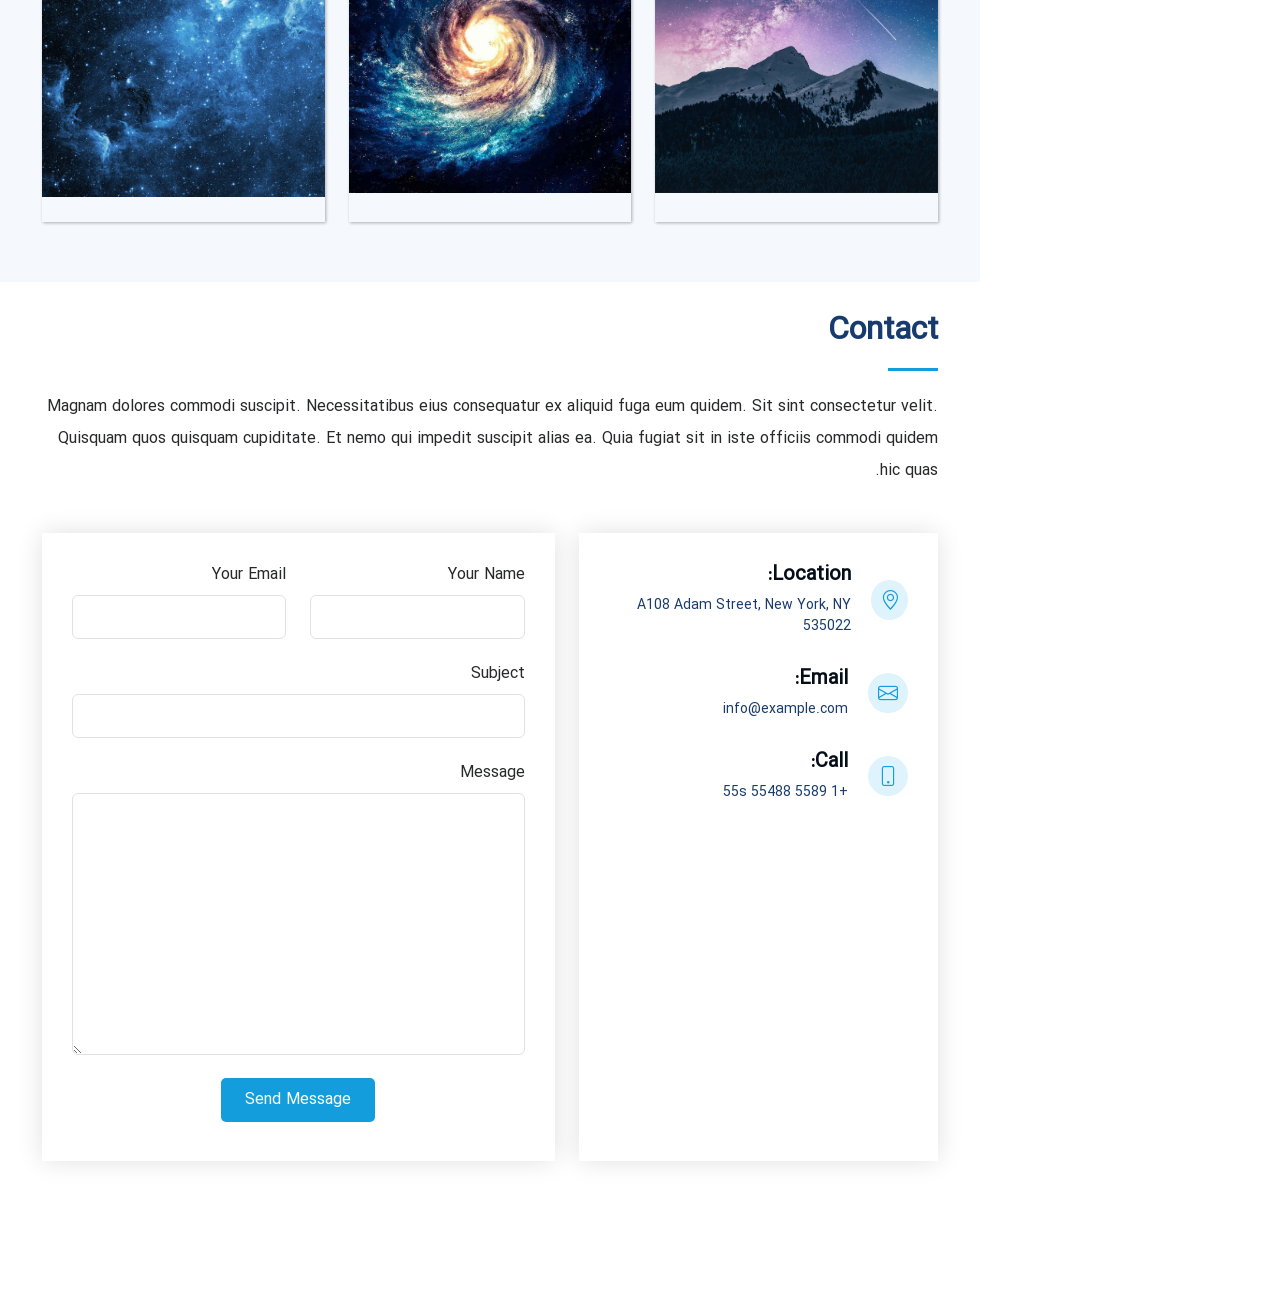
==== commit a9a5294a: "Change Portfolio images" ====
--- a/Untitled-1.html
+++ b/Untitled-1.html
@@ -609,8 +609,8 @@
                 class="ih-item square effect3 bottom_to_top portfolio-single-image"
               >
                 <a href="#">
-                  <div class="img img-fluid">
-                    <img src="/img/portfolio/portfolio-1.jpg" alt="img" />
+                  <div class="img">
+                    <img src="/img/galaxy1.jpg" alt="img" />
                   </div>
                   <div class="info">
                     <h3>Heading</h3>
@@ -624,7 +624,7 @@
               >
                 <a href="#">
                   <div class="img img-fluid">
-                    <img src="/img/portfolio/portfolio-2.jpg" alt="img" />
+                    <img src="/img/hero-galaxy.jpg" alt="img" />
                   </div>
                   <div class="info">
                     <h3>Heading</h3>
@@ -638,7 +638,7 @@
               >
                 <a href="#">
                   <div class="img img-fluid">
-                    <img src="/img/portfolio/portfolio-3.jpg" alt="img" />
+                    <img src="/img/hero-galaxy2.jpg" alt="img" />
                   </div>
                   <div class="info">
                     <h3>Heading</h3>
@@ -652,7 +652,7 @@
               >
                 <a href="#">
                   <div class="img img-fluid">
-                    <img src="/img/portfolio/portfolio-4.jpg" alt="img" />
+                    <img src="/img/galaxy3.jpg" alt="img" />
                   </div>
                   <div class="info">
                     <h3>Heading</h3>
@@ -666,7 +666,7 @@
               >
                 <a href="#">
                   <div class="img img-fluid">
-                    <img src="/img/portfolio/portfolio-5.jpg" alt="img" />
+                    <img src="/img/galaxy9.jpg" alt="img" />
                   </div>
                   <div class="info">
                     <h3>Heading</h3>
@@ -680,7 +680,7 @@
               >
                 <a href="#">
                   <div class="img img-fluid">
-                    <img src="/img/portfolio/portfolio-6.jpg" alt="img" />
+                    <img src="/img/galaxy5.jpg" alt="img" />
                   </div>
                   <div class="info">
                     <h3>Heading</h3>
@@ -694,7 +694,7 @@
               >
                 <a href="#">
                   <div class="img img-fluid">
-                    <img src="/img/portfolio/portfolio-7.jpg" alt="img" />
+                    <img src="/img/galaxy6.jpg" alt="img" />
                   </div>
                   <div class="info">
                     <h3>Heading</h3>
@@ -708,7 +708,7 @@
               >
                 <a href="#">
                   <div class="img img-fluid">
-                    <img src="/img/portfolio/portfolio-8.jpg" alt="img" />
+                    <img src="/img/galaxy7.jpg" alt="img" />
                   </div>
                   <div class="info">
                     <h3>Heading</h3>
@@ -722,7 +722,7 @@
               >
                 <a href="#">
                   <div class="img img-fluid">
-                    <img src="/img/portfolio/portfolio-9.jpg" alt="img" />
+                    <img src="/img/galaxy8.jpg" alt="img" />
                   </div>
                   <div class="info">
                     <h3>Heading</h3>
--- a/CSS/styles.css
+++ b/CSS/styles.css
@@ -432,6 +432,10 @@
   text-transform: uppercase;
   transition: all 300ms ease;
   font-weight: 600;
+}
+
+.ih-item img {
+  background-size: cover;
 }
 
 .portfolio-header-item:hover,
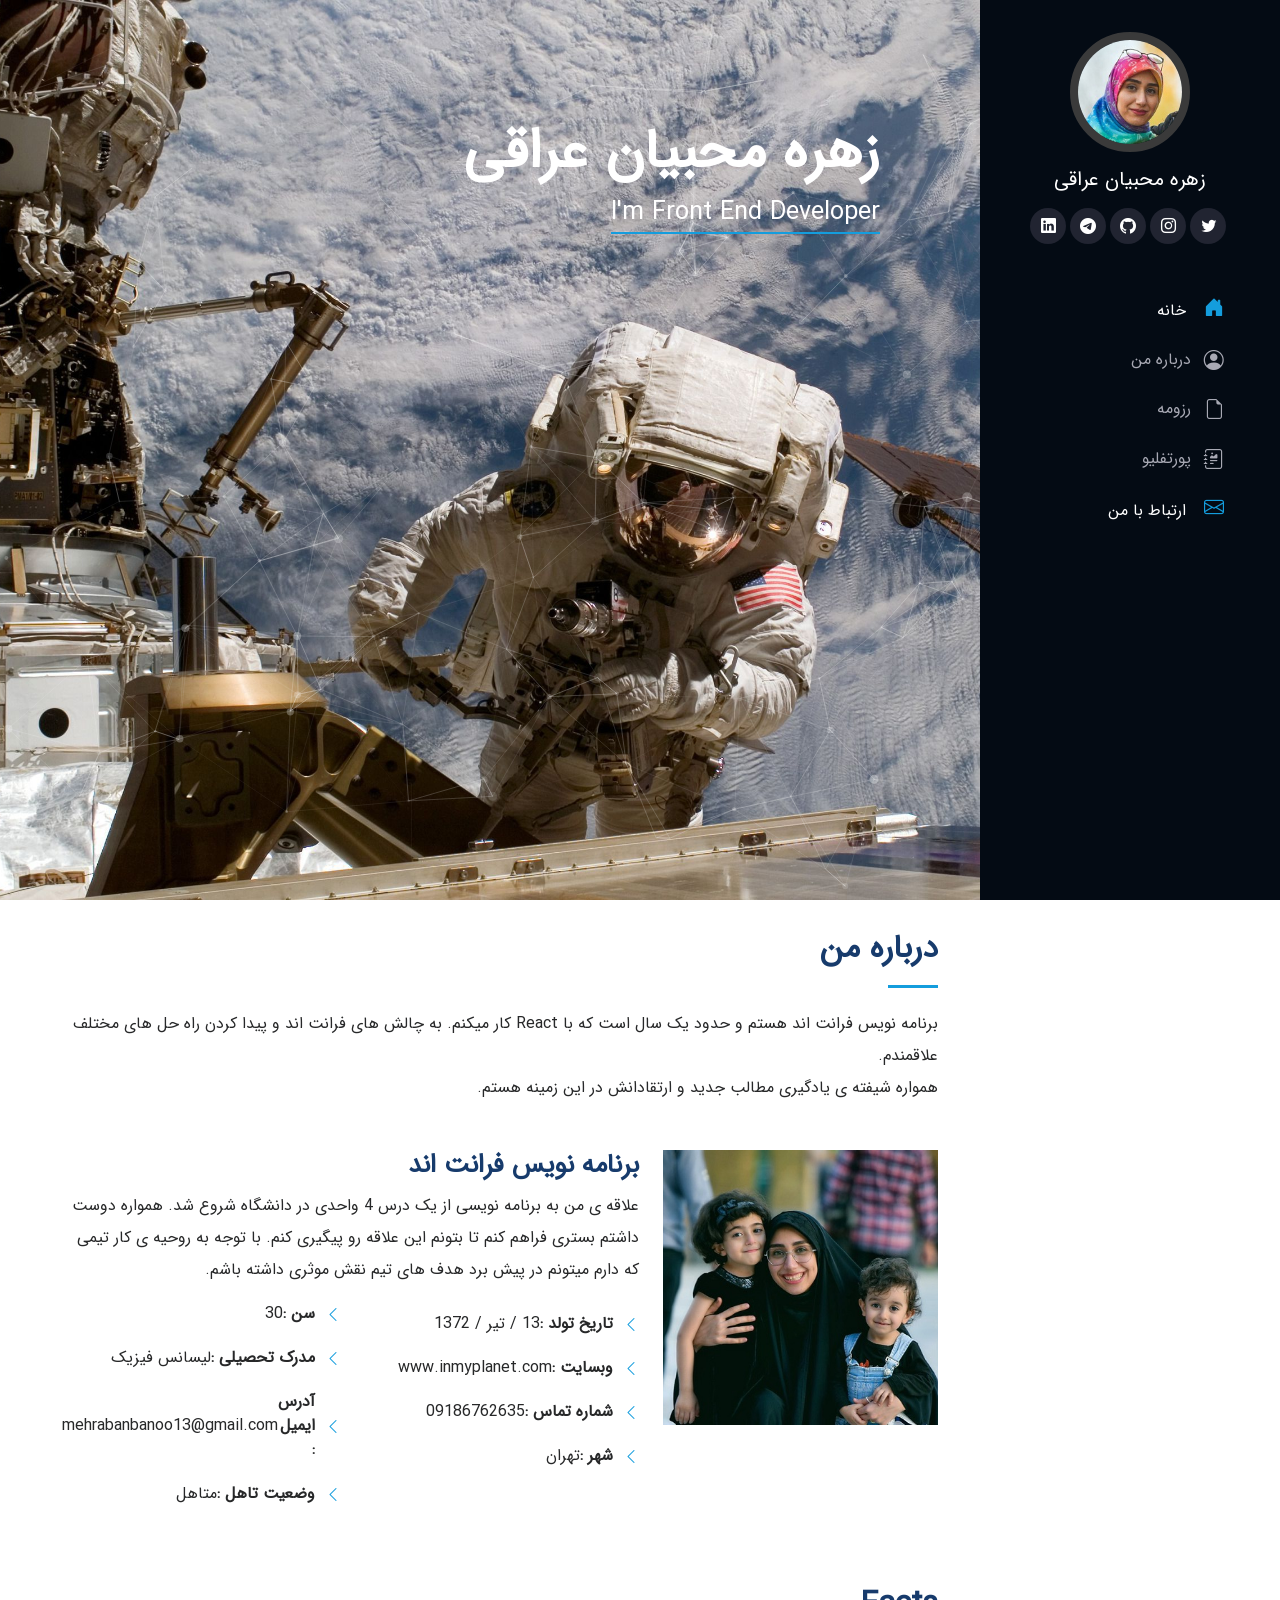
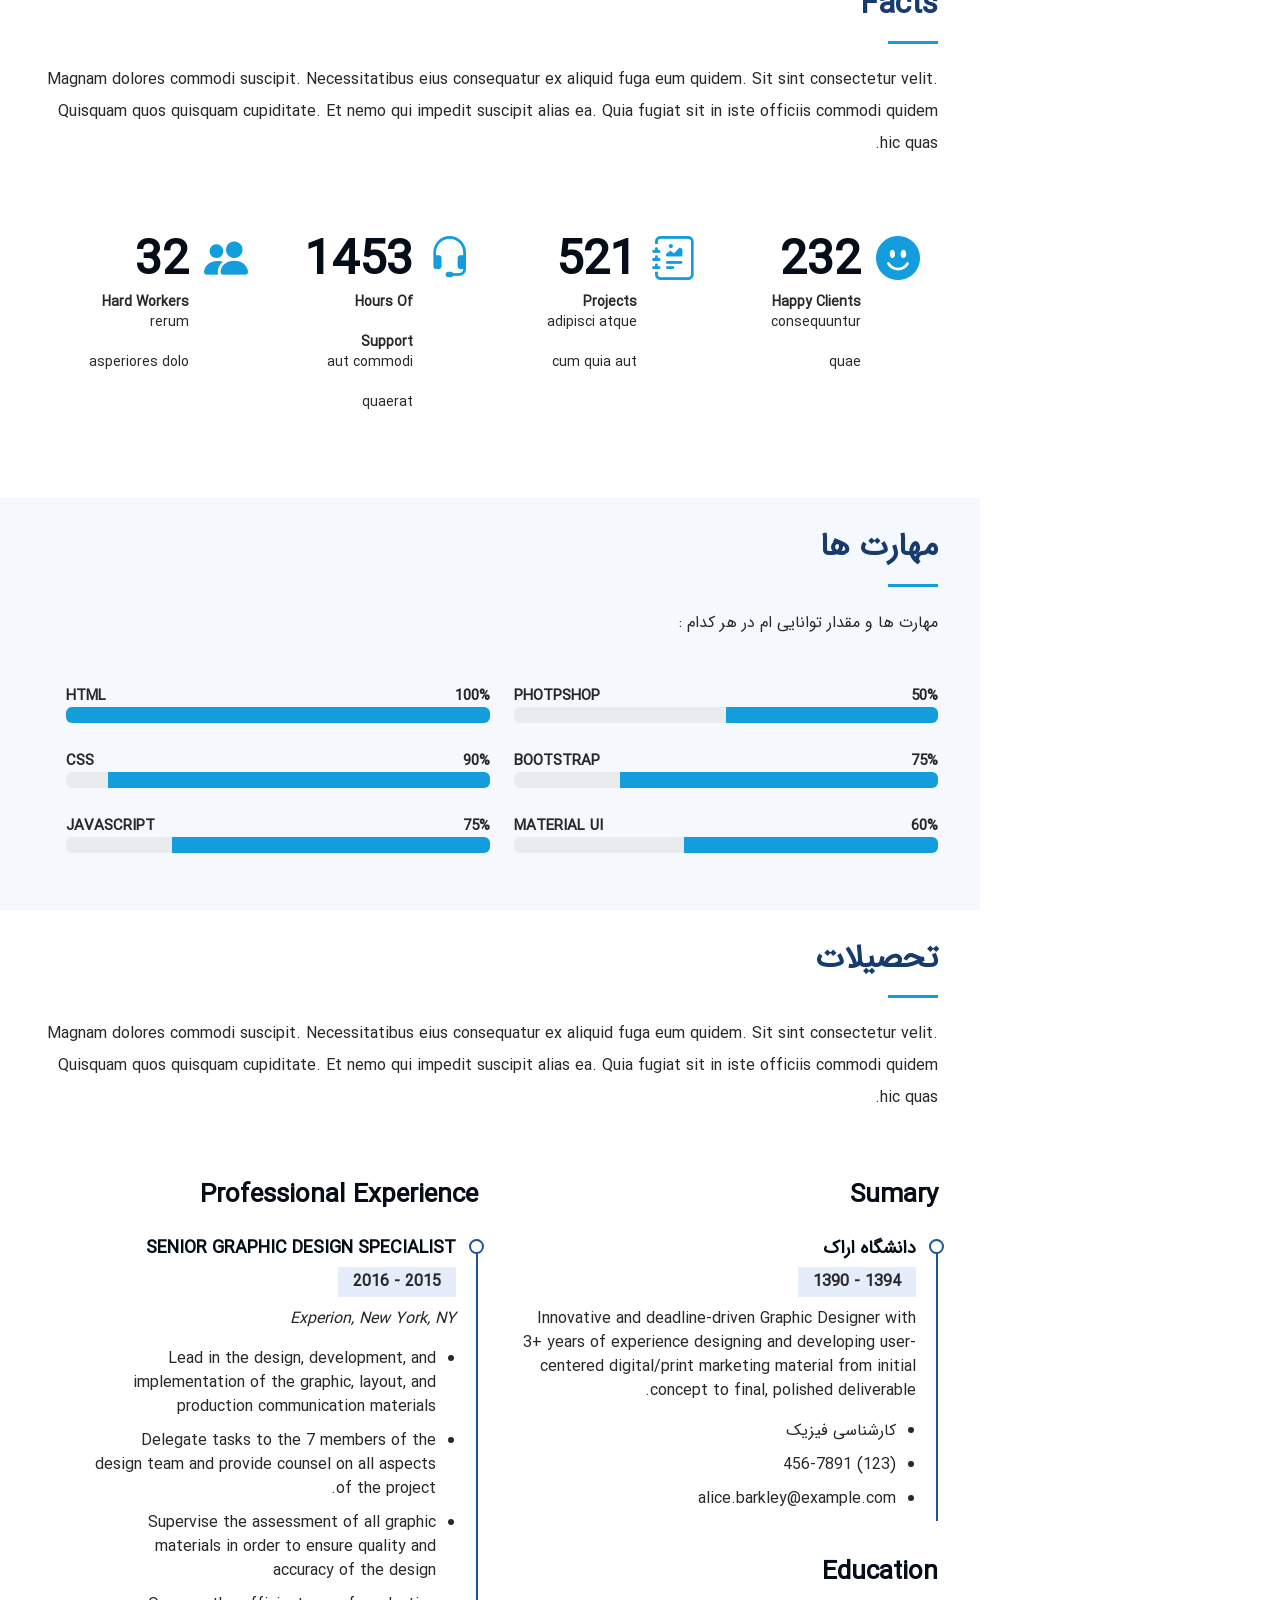
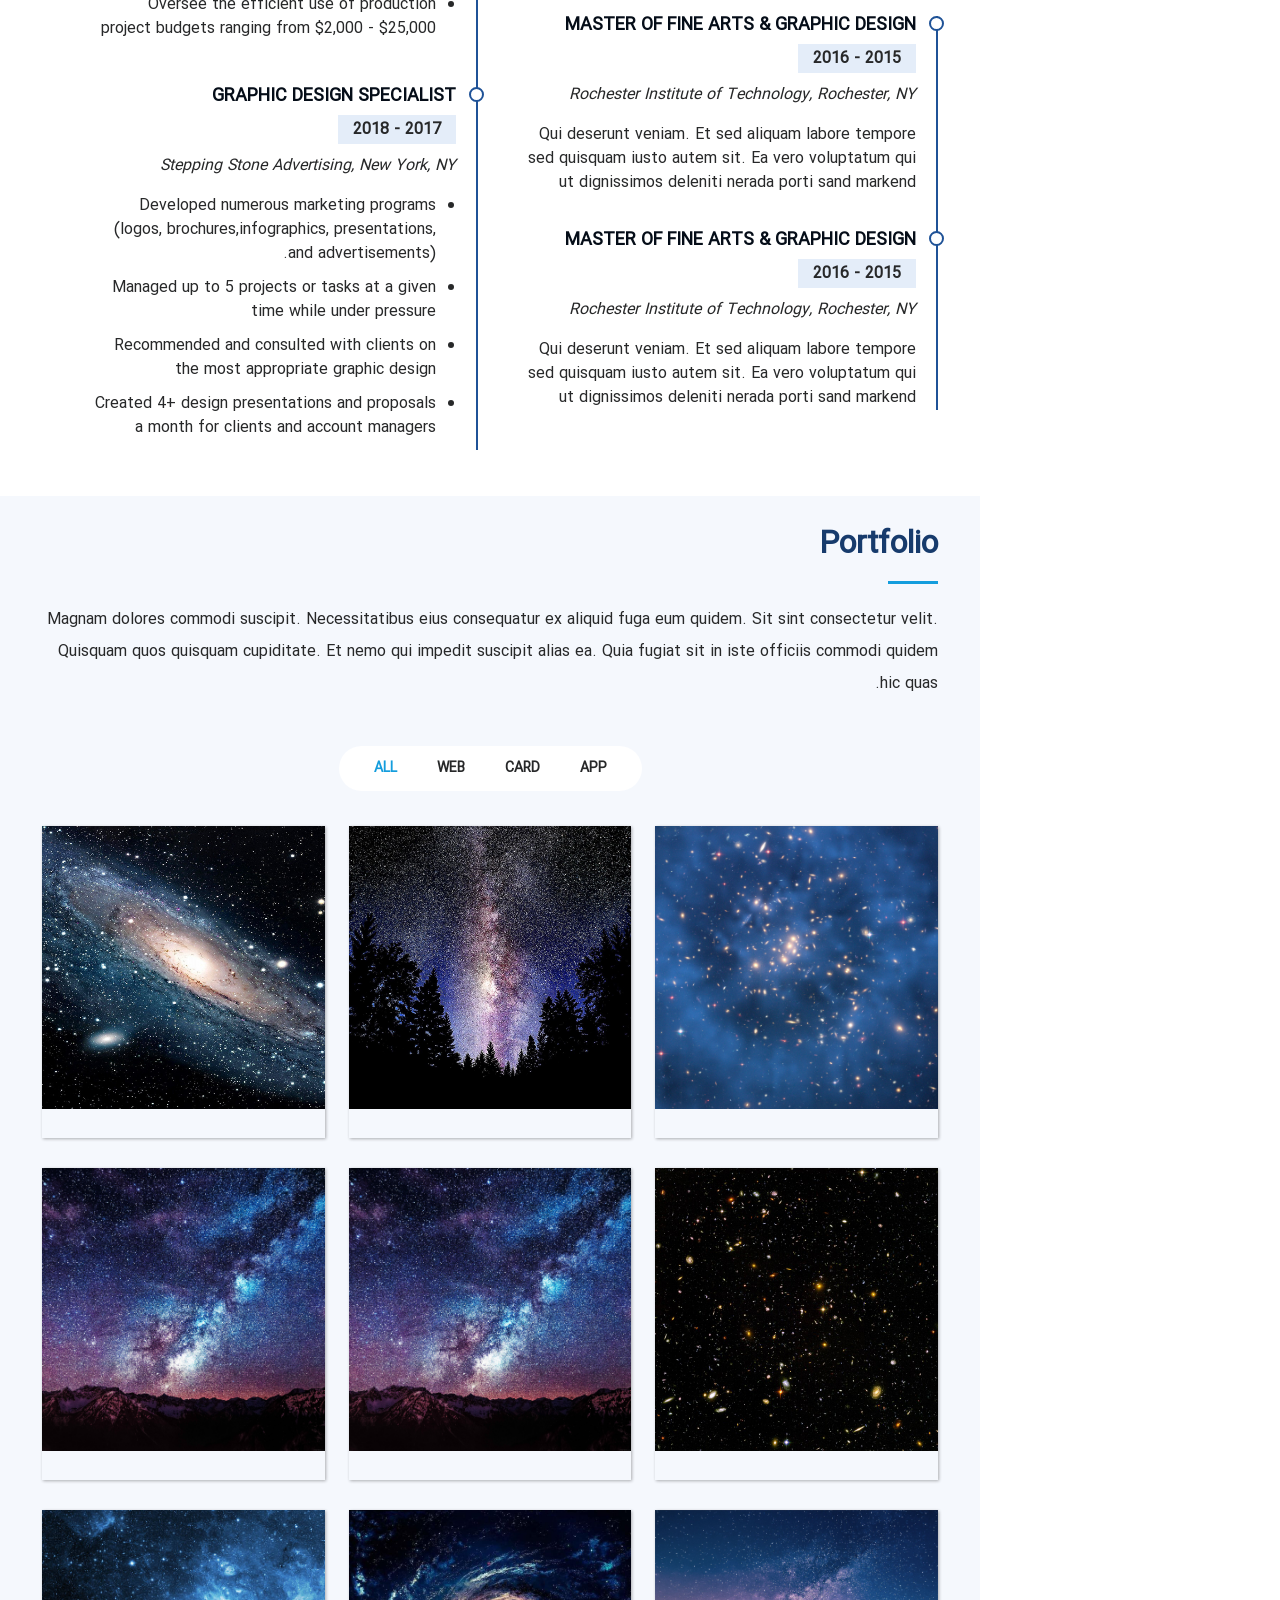
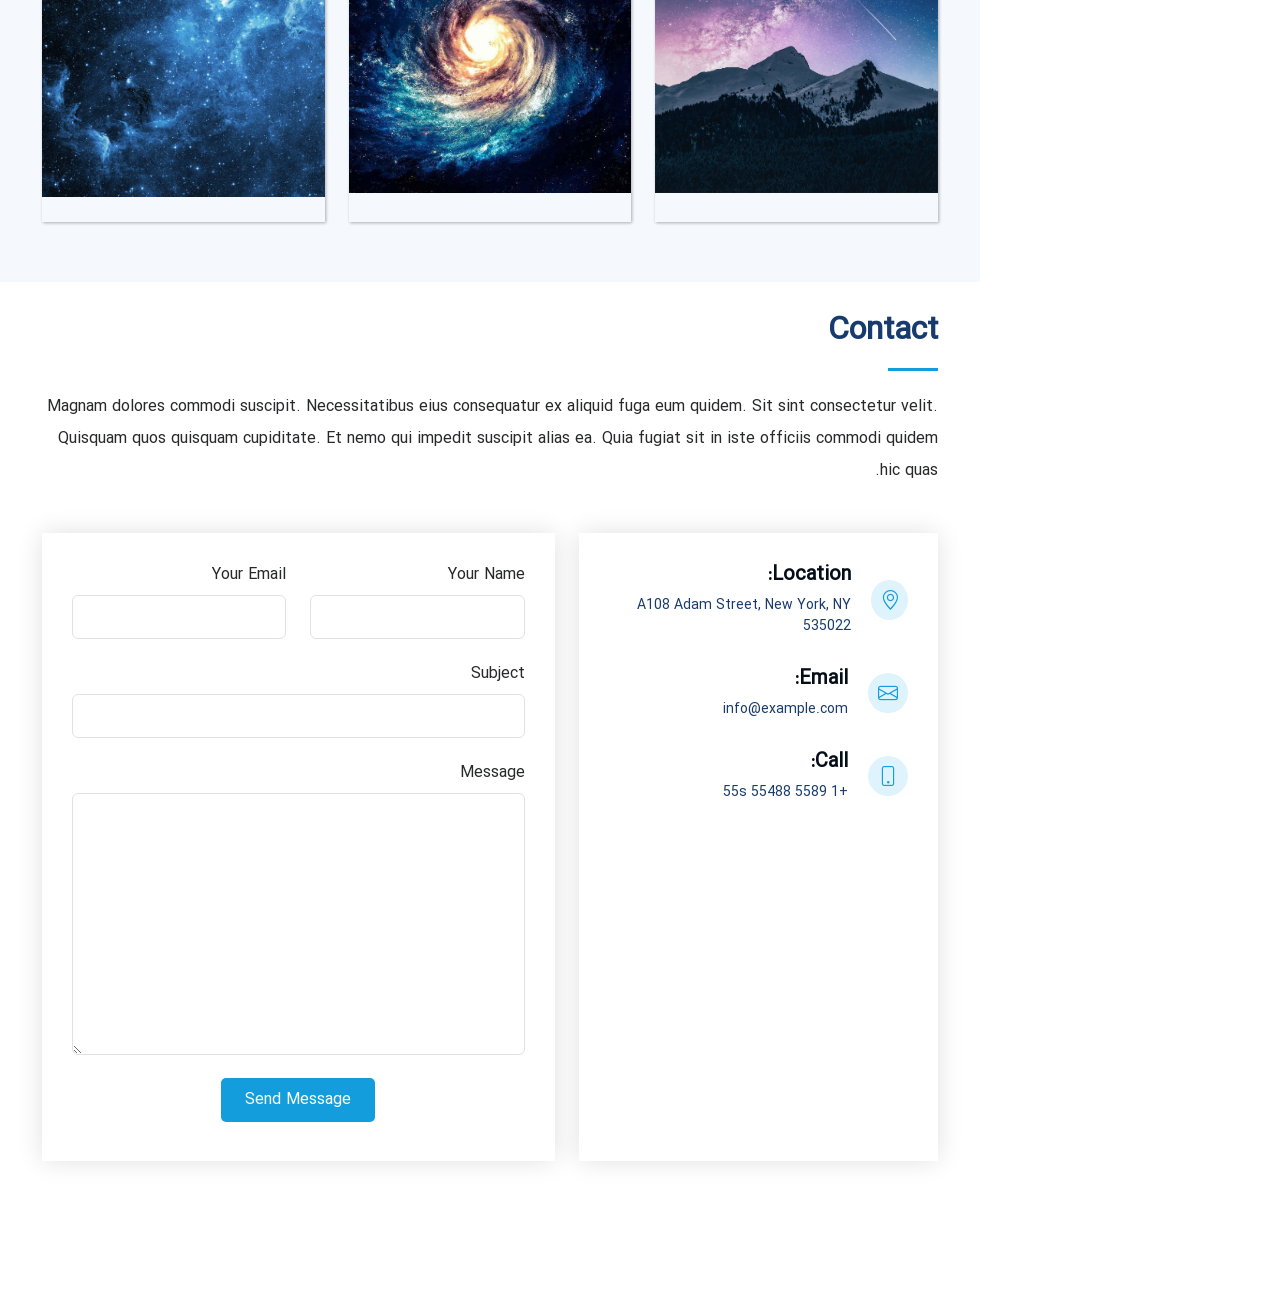
==== commit 51f8f738: "manage portfolio filter image" ====
--- a/Untitled-1.html
+++ b/Untitled-1.html
@@ -592,10 +592,10 @@
           >
             <div class="col-lg-12 portfolio-header-title">
               <ul class="portfolio-header-menu">
-                <li class="portfolio-header-item">app</li>
-                <li class="portfolio-header-item">card</li>
-                <li class="portfolio-header-item">web</li>
-                <li class="portfolio-header-item active">all</li>
+                <li class="portfolio-header-item filter-app">app</li>
+                <li class="portfolio-header-item filter-card">card</li>
+                <li class="portfolio-header-item filter-web">web</li>
+                <li class="portfolio-header-item active portfolio-all-img" data-filter="*">all</li>
               </ul>
             </div>
           </div>
@@ -604,11 +604,11 @@
             data-aos="fade-up"
             data-aos-duration="2000"
           >
-            <div class="col-lg-4 col-md-6 portfolio-item">
+            <div class="col-lg-4 col-md-6 portfolio-item filter-app-item">
               <div
                 class="ih-item square effect3 bottom_to_top portfolio-single-image"
               >
-                <a href="#">
+                <a href="">
                   <div class="img">
                     <img src="/img/galaxy1.jpg" alt="img" />
                   </div>
@@ -618,11 +618,11 @@
                 </a>
               </div>
             </div>
-            <div class="col-lg-4 col-md-6 portfolio-item">
+            <div class="col-lg-4 col-md-6 portfolio-item filter-card-item">
               <div
                 class="ih-item square effect3 bottom_to_top portfolio-single-image"
               >
-                <a href="#">
+                <a href="">
                   <div class="img img-fluid">
                     <img src="/img/hero-galaxy.jpg" alt="img" />
                   </div>
@@ -632,11 +632,11 @@
                 </a>
               </div>
             </div>
-            <div class="col-lg-4 col-md-6 portfolio-item">
+            <div class="col-lg-4 col-md-6 portfolio-item filter-web-item">
               <div
                 class="ih-item square effect3 bottom_to_top portfolio-single-image"
               >
-                <a href="#">
+                <a href="">
                   <div class="img img-fluid">
                     <img src="/img/hero-galaxy2.jpg" alt="img" />
                   </div>
@@ -646,11 +646,11 @@
                 </a>
               </div>
             </div>
-            <div class="col-lg-4 col-md-6 portfolio-item">
+            <div class="col-lg-4 col-md-6 portfolio-item filter-app-item">
               <div
                 class="ih-item square effect3 bottom_to_top portfolio-single-image"
               >
-                <a href="#">
+                <a href="">
                   <div class="img img-fluid">
                     <img src="/img/galaxy3.jpg" alt="img" />
                   </div>
@@ -660,11 +660,11 @@
                 </a>
               </div>
             </div>
-            <div class="col-lg-4 col-md-6 portfolio-item">
+            <div class="col-lg-4 col-md-6 portfolio-item filter-card-item">
               <div
                 class="ih-item square effect3 bottom_to_top portfolio-single-image"
               >
-                <a href="#">
+                <a href="">
                   <div class="img img-fluid">
                     <img src="/img/galaxy9.jpg" alt="img" />
                   </div>
@@ -674,11 +674,11 @@
                 </a>
               </div>
             </div>
-            <div class="col-lg-4 col-md-6 portfolio-item">
+            <div class="col-lg-4 col-md-6 portfolio-item filter-web-item">
               <div
                 class="ih-item square effect3 bottom_to_top portfolio-single-image"
               >
-                <a href="#">
+                <a href="">
                   <div class="img img-fluid">
                     <img src="/img/galaxy5.jpg" alt="img" />
                   </div>
@@ -688,11 +688,11 @@
                 </a>
               </div>
             </div>
-            <div class="col-lg-4 col-md-6 portfolio-item">
+            <div class="col-lg-4 col-md-6 portfolio-item filter-app-item">
               <div
                 class="ih-item square effect3 bottom_to_top portfolio-single-image"
               >
-                <a href="#">
+                <a href="">
                   <div class="img img-fluid">
                     <img src="/img/galaxy6.jpg" alt="img" />
                   </div>
@@ -702,11 +702,11 @@
                 </a>
               </div>
             </div>
-            <div class="col-lg-4 col-md-6 portfolio-item">
+            <div class="col-lg-4 col-md-6 portfolio-item filter-card-item">
               <div
                 class="ih-item square effect3 bottom_to_top portfolio-single-image"
               >
-                <a href="#">
+                <a href="">
                   <div class="img img-fluid">
                     <img src="/img/galaxy7.jpg" alt="img" />
                   </div>
@@ -716,7 +716,7 @@
                 </a>
               </div>
             </div>
-            <div class="col-lg-4 col-md-6 portfolio-item">
+            <div class="col-lg-4 col-md-6 portfolio-item filter-web-item">
               <div
                 class="ih-item square effect3 bottom_to_top portfolio-single-image"
               >
--- a/CSS/styles.css
+++ b/CSS/styles.css
@@ -438,6 +438,8 @@
   background-size: cover;
 }
 
+
+
 .portfolio-header-item:hover,
 .portfolio-header-item.active {
   color: #149ddd;
@@ -446,8 +448,14 @@
 .portfolio-item {
   position: relative;
   margin-bottom: 30px;
-  z-index: 1;
-  transition: 0.3s;
+  transition: opacity 0.5s ease;
+  display: inline;
+  opacity: 1;
+}
+
+.hidden {
+  display: none;
+  opacity: 0;
 }
 
 .ih-item.square {
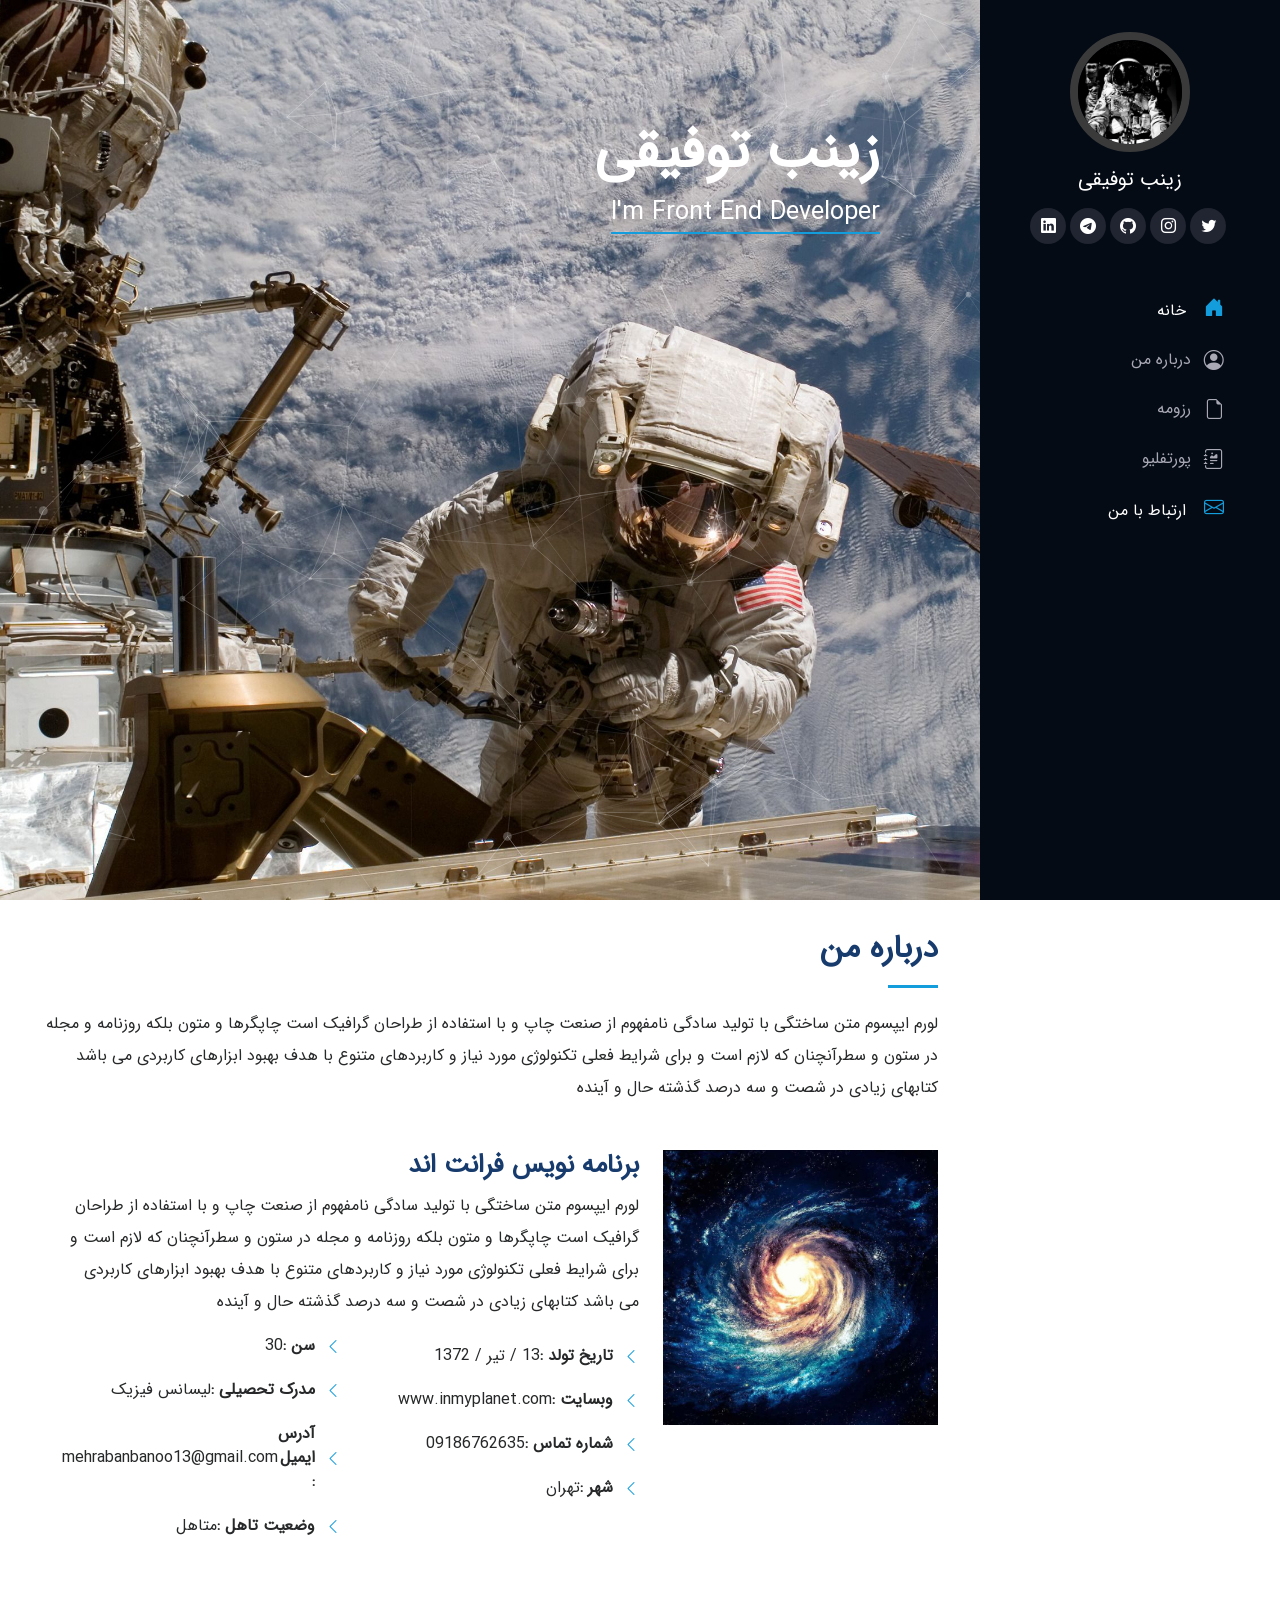
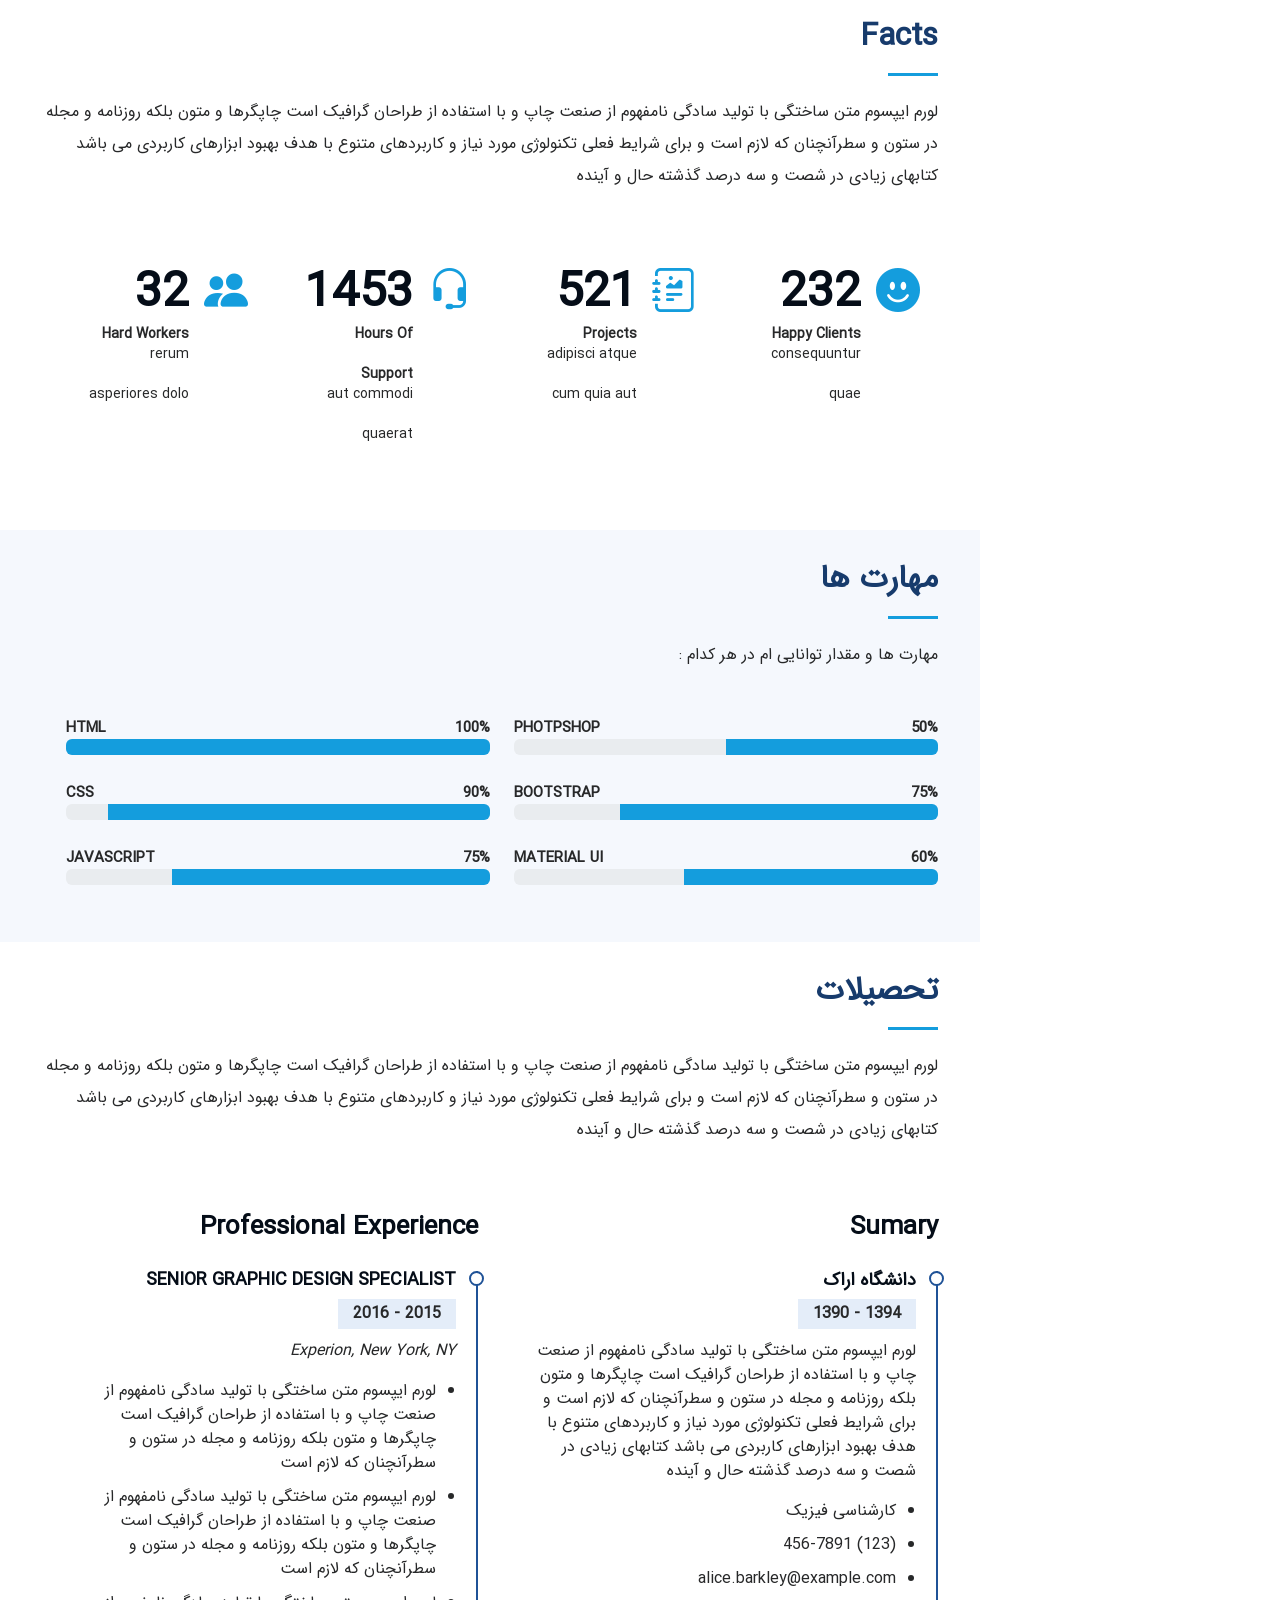
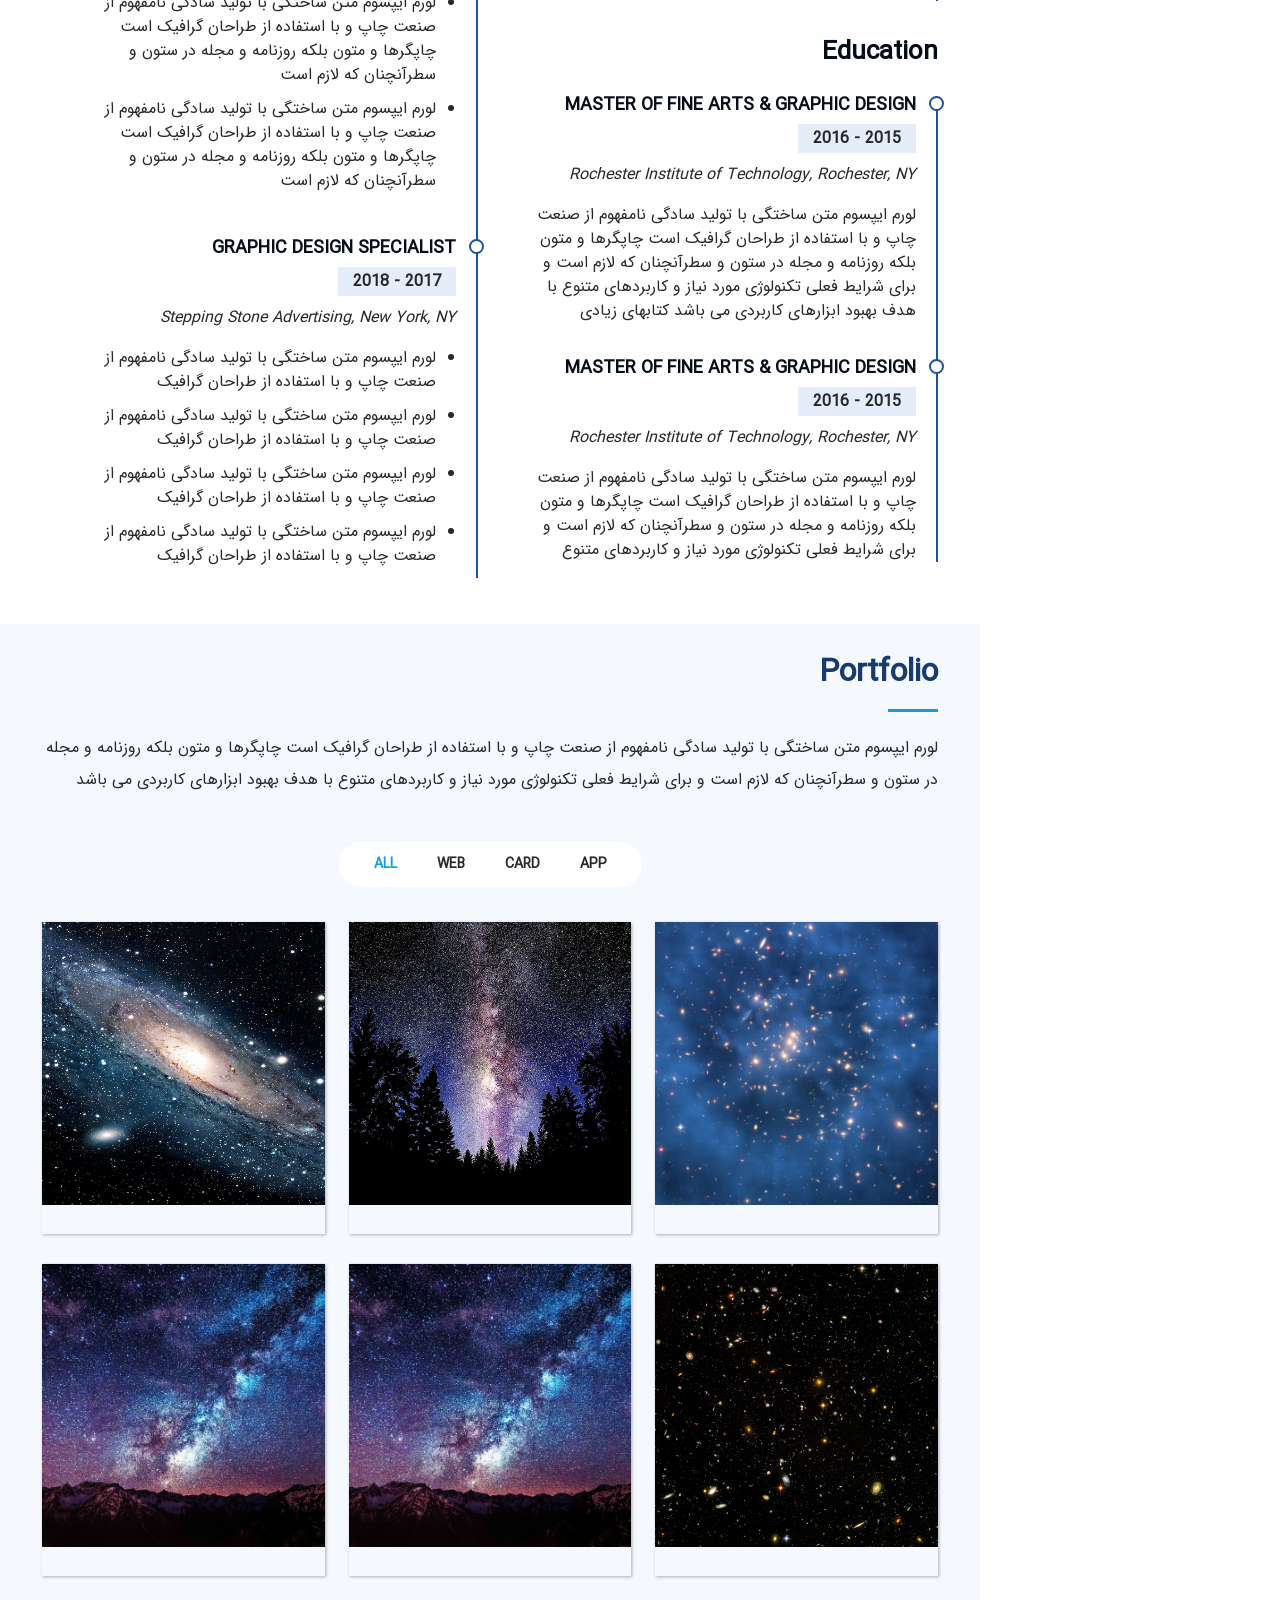
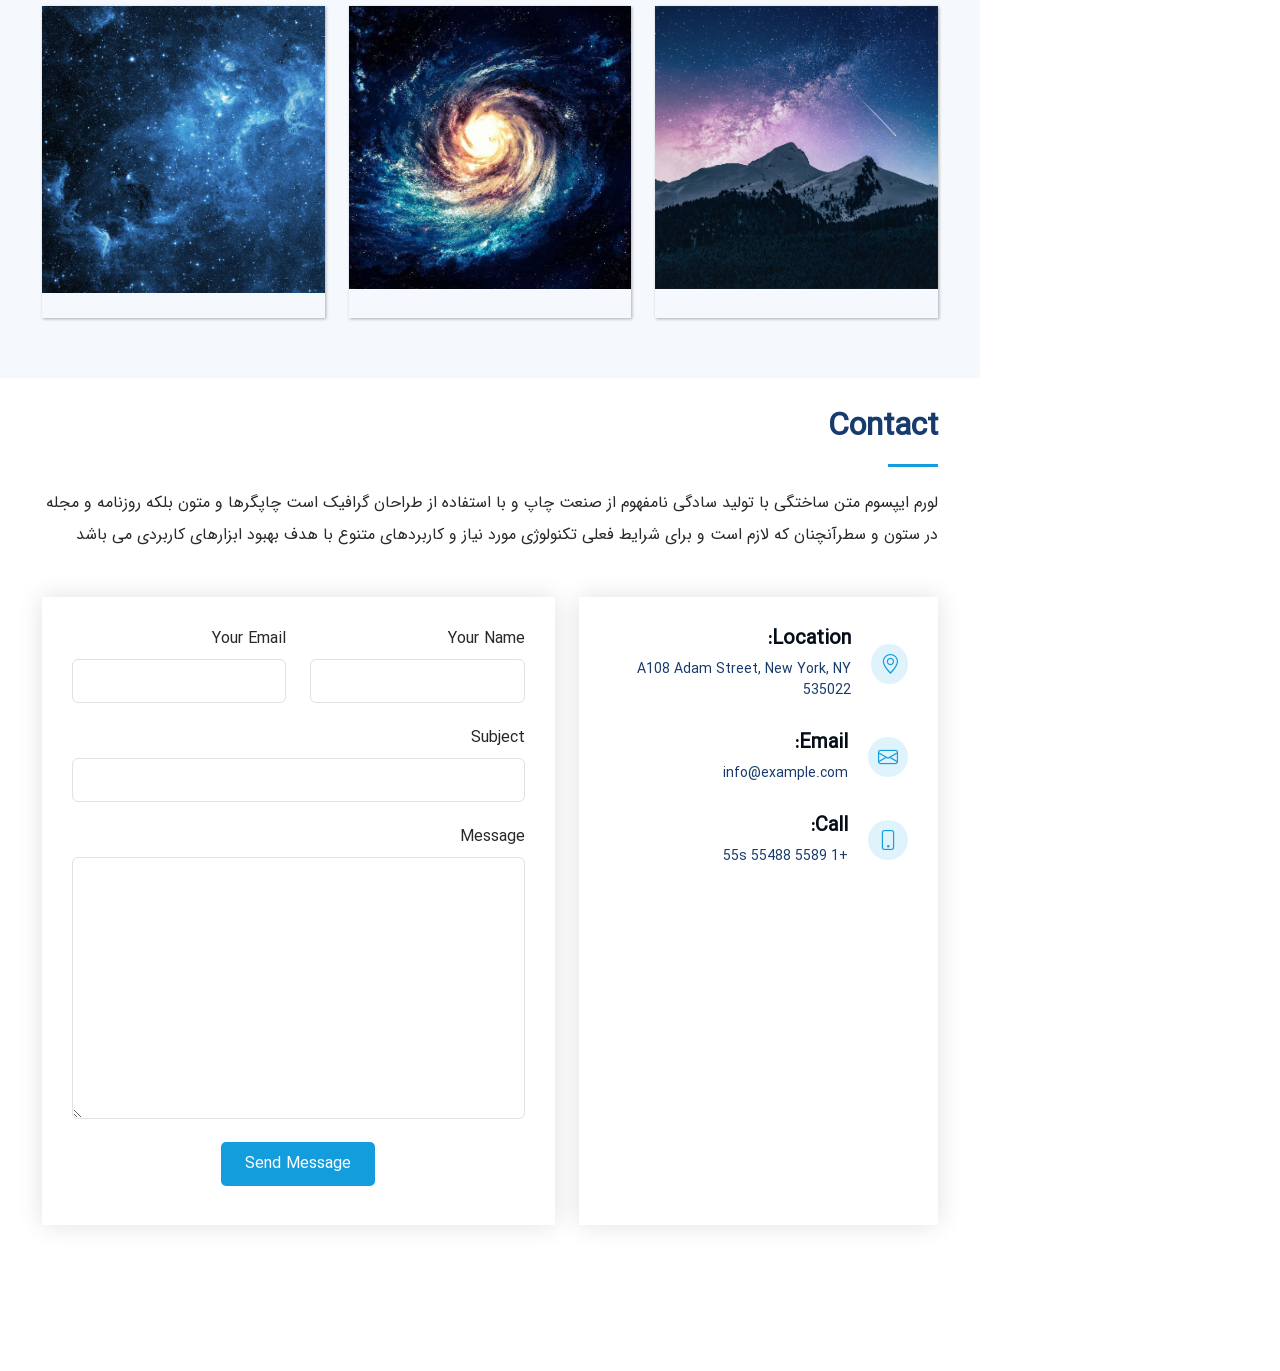
==== commit 71c7a5ee: "Edit texts" ====
--- a/Untitled-1.html
+++ b/Untitled-1.html
@@ -29,10 +29,10 @@
     <header class="header">
       <div class="profile">
         <div class="profile-header">
-          <img src="./img/zohre-pic.jpg" class="profile-img" alt="" />
+          <img src="./img/space.jpg" class="profile-img" alt="" />
           <h1 class="profile-name">
             <a href="Untitled-1.html" class="profile-name-link">
-              زهره محبیان عراقی
+              زینب توفیقی
             </a>
           </h1>
           <div class="header-social-media text-center">
@@ -115,7 +115,7 @@
         data-aos="zoom-in-up"
         data-aos-duration="1500"
       >
-        <h1 class="hero-title">زهره محبیان عراقی</h1>
+        <h1 class="hero-title">زینب توفیقی</h1>
         <p class="hero-desc">
           I'm
           <span
@@ -137,12 +137,12 @@
               <div class="section-title">
                 <h2>درباره من</h2>
                 <p>
-                  برنامه نویس فرانت اند هستم و حدود یک سال است که با React کار
-                  میکنم. به چالش های فرانت اند و پیدا کردن راه حل های مختلف
-                  علاقمندم.
-                  <br />
-                  همواره شیفته ی یادگیری مطالب جدید و ارتقادانش در این زمینه
-                  هستم.
+                  لورم ایپسوم متن ساختگی با تولید سادگی نامفهوم از صنعت چاپ و با
+                  استفاده از طراحان گرافیک است چاپگرها و متون بلکه روزنامه و
+                  مجله در ستون و سطرآنچنان که لازم است و برای شرایط فعلی
+                  تکنولوژی مورد نیاز و کاربردهای متنوع با هدف بهبود ابزارهای
+                  کاربردی می باشد کتابهای زیادی در شصت و سه درصد گذشته حال و
+                  آینده
                 </p>
               </div>
 
@@ -153,7 +153,7 @@
                   data-aos-duration="2000"
                 >
                   <img
-                    src="./img/family1.jpg"
+                    src="./img/galaxy7.jpg"
                     alt=""
                     class="about-img img-fluid"
                   />
@@ -165,10 +165,12 @@
                 >
                   <h3 class="about-detail-title">برنامه نویس فرانت اند</h3>
                   <p class="about-detail-desc">
-                    علاقه ی من به برنامه نویسی از یک درس 4 واحدی در دانشگاه شروع
-                    شد. همواره دوست داشتم بستری فراهم کنم تا بتونم این علاقه رو
-                    پیگیری کنم. با توجه به روحیه ی کار تیمی که دارم میتونم در
-                    پیش برد هدف های تیم نقش موثری داشته باشم.
+                    لورم ایپسوم متن ساختگی با تولید سادگی نامفهوم از صنعت چاپ و
+                    با استفاده از طراحان گرافیک است چاپگرها و متون بلکه روزنامه
+                    و مجله در ستون و سطرآنچنان که لازم است و برای شرایط فعلی
+                    تکنولوژی مورد نیاز و کاربردهای متنوع با هدف بهبود ابزارهای
+                    کاربردی می باشد کتابهای زیادی در شصت و سه درصد گذشته حال و
+                    آینده
                   </p>
                   <div class="row">
                     <div class="col-lg-6">
@@ -236,11 +238,12 @@
               <div class="section-title">
                 <h2>Facts</h2>
                 <p>
-                  Magnam dolores commodi suscipit. Necessitatibus eius
-                  consequatur ex aliquid fuga eum quidem. Sit sint consectetur
-                  velit. Quisquam quos quisquam cupiditate. Et nemo qui impedit
-                  suscipit alias ea. Quia fugiat sit in iste officiis commodi
-                  quidem hic quas.
+                  لورم ایپسوم متن ساختگی با تولید سادگی نامفهوم از صنعت چاپ و با
+                  استفاده از طراحان گرافیک است چاپگرها و متون بلکه روزنامه و
+                  مجله در ستون و سطرآنچنان که لازم است و برای شرایط فعلی
+                  تکنولوژی مورد نیاز و کاربردهای متنوع با هدف بهبود ابزارهای
+                  کاربردی می باشد کتابهای زیادی در شصت و سه درصد گذشته حال و
+                  آینده
                 </p>
               </div>
               <div class="row facts-details">
@@ -336,7 +339,6 @@
                   >
                     <div class="progress-bar" style="width: 50%"></div>
                   </div>
-                  
                 </div>
                 <div
                   class="skill-item"
@@ -399,7 +401,6 @@
                   >
                     <div class="progress-bar" style="width: 100%"></div>
                   </div>
-                  
                 </div>
                 <div
                   class="skill-item"
@@ -442,8 +443,6 @@
                   </div>
                 </div>
               </div>
-              
-              
             </div>
           </div>
         </div>
@@ -457,10 +456,11 @@
             <div class="section-title">
               <h2>تحصیلات</h2>
               <p>
-                Magnam dolores commodi suscipit. Necessitatibus eius consequatur
-                ex aliquid fuga eum quidem. Sit sint consectetur velit. Quisquam
-                quos quisquam cupiditate. Et nemo qui impedit suscipit alias ea.
-                Quia fugiat sit in iste officiis commodi quidem hic quas.
+                لورم ایپسوم متن ساختگی با تولید سادگی نامفهوم از صنعت چاپ و با
+                استفاده از طراحان گرافیک است چاپگرها و متون بلکه روزنامه و مجله
+                در ستون و سطرآنچنان که لازم است و برای شرایط فعلی تکنولوژی مورد
+                نیاز و کاربردهای متنوع با هدف بهبود ابزارهای کاربردی می باشد
+                کتابهای زیادی در شصت و سه درصد گذشته حال و آینده
               </p>
             </div>
           </div>
@@ -471,10 +471,12 @@
                 <h4 class="resume-item-name">دانشگاه اراک</h4>
                 <h5 class="resume-item-year">1394 - 1390</h5>
                 <p class="resume-item-subtitle">
-                  Innovative and deadline-driven Graphic Designer with 3+ years
-                  of experience designing and developing user-centered
-                  digital/print marketing material from initial concept to
-                  final, polished deliverable.
+                  لورم ایپسوم متن ساختگی با تولید سادگی نامفهوم از صنعت چاپ و با
+                  استفاده از طراحان گرافیک است چاپگرها و متون بلکه روزنامه و
+                  مجله در ستون و سطرآنچنان که لازم است و برای شرایط فعلی
+                  تکنولوژی مورد نیاز و کاربردهای متنوع با هدف بهبود ابزارهای
+                  کاربردی می باشد کتابهای زیادی در شصت و سه درصد گذشته حال و
+                  آینده
                 </p>
                 <ul class="resume-item-menu">
                   <li class="resume-item-list">کارشناسی فیزیک</li>
@@ -493,9 +495,11 @@
                   <em>Rochester Institute of Technology, Rochester, NY</em>
                 </p>
                 <p>
-                  Qui deserunt veniam. Et sed aliquam labore tempore sed
-                  quisquam iusto autem sit. Ea vero voluptatum qui ut
-                  dignissimos deleniti nerada porti sand markend
+                  لورم ایپسوم متن ساختگی با تولید سادگی نامفهوم از صنعت چاپ و با
+                  استفاده از طراحان گرافیک است چاپگرها و متون بلکه روزنامه و
+                  مجله در ستون و سطرآنچنان که لازم است و برای شرایط فعلی
+                  تکنولوژی مورد نیاز و کاربردهای متنوع با هدف بهبود ابزارهای
+                  کاربردی می باشد کتابهای زیادی
                 </p>
               </div>
               <div class="resume-item">
@@ -507,9 +511,10 @@
                   <em>Rochester Institute of Technology, Rochester, NY</em>
                 </p>
                 <p>
-                  Qui deserunt veniam. Et sed aliquam labore tempore sed
-                  quisquam iusto autem sit. Ea vero voluptatum qui ut
-                  dignissimos deleniti nerada porti sand markend
+                  لورم ایپسوم متن ساختگی با تولید سادگی نامفهوم از صنعت چاپ و با
+                  استفاده از طراحان گرافیک است چاپگرها و متون بلکه روزنامه و
+                  مجله در ستون و سطرآنچنان که لازم است و برای شرایط فعلی
+                  تکنولوژی مورد نیاز و کاربردهای متنوع
                 </p>
               </div>
             </div>
@@ -525,20 +530,24 @@
                 </p>
                 <ul class="resume-item-menu">
                   <li class="resume-item-list">
-                    Lead in the design, development, and implementation of the
-                    graphic, layout, and production communication materials
+                    لورم ایپسوم متن ساختگی با تولید سادگی نامفهوم از صنعت چاپ و
+                    با استفاده از طراحان گرافیک است چاپگرها و متون بلکه روزنامه
+                    و مجله در ستون و سطرآنچنان که لازم است
                   </li>
                   <li class="resume-item-list">
-                    Delegate tasks to the 7 members of the design team and
-                    provide counsel on all aspects of the project.
+                    لورم ایپسوم متن ساختگی با تولید سادگی نامفهوم از صنعت چاپ و
+                    با استفاده از طراحان گرافیک است چاپگرها و متون بلکه روزنامه
+                    و مجله در ستون و سطرآنچنان که لازم است
                   </li>
                   <li class="resume-item-list">
-                    Supervise the assessment of all graphic materials in order
-                    to ensure quality and accuracy of the design
+                    لورم ایپسوم متن ساختگی با تولید سادگی نامفهوم از صنعت چاپ و
+                    با استفاده از طراحان گرافیک است چاپگرها و متون بلکه روزنامه
+                    و مجله در ستون و سطرآنچنان که لازم است
                   </li>
                   <li class="resume-item-list">
-                    Oversee the efficient use of production project budgets
-                    ranging from $2,000 - $25,000
+                    لورم ایپسوم متن ساختگی با تولید سادگی نامفهوم از صنعت چاپ و
+                    با استفاده از طراحان گرافیک است چاپگرها و متون بلکه روزنامه
+                    و مجله در ستون و سطرآنچنان که لازم است
                   </li>
                 </ul>
               </div>
@@ -550,20 +559,20 @@
                 </p>
                 <ul class="resume-item-menu">
                   <li class="resume-item-list">
-                    Developed numerous marketing programs (logos,
-                    brochures,infographics, presentations, and advertisements).
+                    لورم ایپسوم متن ساختگی با تولید سادگی نامفهوم از صنعت چاپ و
+                    با استفاده از طراحان گرافیک
                   </li>
                   <li class="resume-item-list">
-                    Managed up to 5 projects or tasks at a given time while
-                    under pressure
+                    لورم ایپسوم متن ساختگی با تولید سادگی نامفهوم از صنعت چاپ و
+                    با استفاده از طراحان گرافیک
                   </li>
                   <li class="resume-item-list">
-                    Recommended and consulted with clients on the most
-                    appropriate graphic design
+                    لورم ایپسوم متن ساختگی با تولید سادگی نامفهوم از صنعت چاپ و
+                    با استفاده از طراحان گرافیک
                   </li>
                   <li class="resume-item-list">
-                    Created 4+ design presentations and proposals a month for
-                    clients and account managers
+                    لورم ایپسوم متن ساختگی با تولید سادگی نامفهوم از صنعت چاپ و
+                    با استفاده از طراحان گرافیک
                   </li>
                 </ul>
               </div>
@@ -579,10 +588,10 @@
           <div class="section-title">
             <h2>Portfolio</h2>
             <p>
-              Magnam dolores commodi suscipit. Necessitatibus eius consequatur
-              ex aliquid fuga eum quidem. Sit sint consectetur velit. Quisquam
-              quos quisquam cupiditate. Et nemo qui impedit suscipit alias ea.
-              Quia fugiat sit in iste officiis commodi quidem hic quas.
+              لورم ایپسوم متن ساختگی با تولید سادگی نامفهوم از صنعت چاپ و با
+              استفاده از طراحان گرافیک است چاپگرها و متون بلکه روزنامه و مجله در
+              ستون و سطرآنچنان که لازم است و برای شرایط فعلی تکنولوژی مورد نیاز
+              و کاربردهای متنوع با هدف بهبود ابزارهای کاربردی می باشد
             </p>
           </div>
           <div
@@ -595,7 +604,12 @@
                 <li class="portfolio-header-item filter-app">app</li>
                 <li class="portfolio-header-item filter-card">card</li>
                 <li class="portfolio-header-item filter-web">web</li>
-                <li class="portfolio-header-item active portfolio-all-img" data-filter="*">all</li>
+                <li
+                  class="portfolio-header-item active portfolio-all-img"
+                  data-filter="*"
+                >
+                  all
+                </li>
               </ul>
             </div>
           </div>
@@ -610,7 +624,7 @@
               >
                 <a href="">
                   <div class="img">
-                    <img src="/img/galaxy1.jpg" alt="img" />
+                    <img src="./img/galaxy1.jpg" alt="img" />
                   </div>
                   <div class="info">
                     <h3>Heading</h3>
@@ -624,7 +638,7 @@
               >
                 <a href="">
                   <div class="img img-fluid">
-                    <img src="/img/hero-galaxy.jpg" alt="img" />
+                    <img src="./img/hero-galaxy.jpg" alt="img" />
                   </div>
                   <div class="info">
                     <h3>Heading</h3>
@@ -638,7 +652,7 @@
               >
                 <a href="">
                   <div class="img img-fluid">
-                    <img src="/img/hero-galaxy2.jpg" alt="img" />
+                    <img src="./img/hero-galaxy2.jpg" alt="img" />
                   </div>
                   <div class="info">
                     <h3>Heading</h3>
@@ -652,7 +666,7 @@
               >
                 <a href="">
                   <div class="img img-fluid">
-                    <img src="/img/galaxy3.jpg" alt="img" />
+                    <img src="./img/galaxy3.jpg" alt="img" />
                   </div>
                   <div class="info">
                     <h3>Heading</h3>
@@ -666,7 +680,7 @@
               >
                 <a href="">
                   <div class="img img-fluid">
-                    <img src="/img/galaxy9.jpg" alt="img" />
+                    <img src="./img/galaxy9.jpg" alt="img" />
                   </div>
                   <div class="info">
                     <h3>Heading</h3>
@@ -680,7 +694,7 @@
               >
                 <a href="">
                   <div class="img img-fluid">
-                    <img src="/img/galaxy5.jpg" alt="img" />
+                    <img src="./img/galaxy5.jpg" alt="img" />
                   </div>
                   <div class="info">
                     <h3>Heading</h3>
@@ -694,7 +708,7 @@
               >
                 <a href="">
                   <div class="img img-fluid">
-                    <img src="/img/galaxy6.jpg" alt="img" />
+                    <img src="./img/galaxy6.jpg" alt="img" />
                   </div>
                   <div class="info">
                     <h3>Heading</h3>
@@ -708,7 +722,7 @@
               >
                 <a href="">
                   <div class="img img-fluid">
-                    <img src="/img/galaxy7.jpg" alt="img" />
+                    <img src="./img/galaxy7.jpg" alt="img" />
                   </div>
                   <div class="info">
                     <h3>Heading</h3>
@@ -722,7 +736,7 @@
               >
                 <a href="#">
                   <div class="img img-fluid">
-                    <img src="/img/galaxy8.jpg" alt="img" />
+                    <img src="./img/galaxy8.jpg" alt="img" />
                   </div>
                   <div class="info">
                     <h3>Heading</h3>
@@ -741,10 +755,10 @@
           <div class="section-title">
             <h2>Contact</h2>
             <p>
-              Magnam dolores commodi suscipit. Necessitatibus eius consequatur
-              ex aliquid fuga eum quidem. Sit sint consectetur velit. Quisquam
-              quos quisquam cupiditate. Et nemo qui impedit suscipit alias ea.
-              Quia fugiat sit in iste officiis commodi quidem hic quas.
+              لورم ایپسوم متن ساختگی با تولید سادگی نامفهوم از صنعت چاپ و با
+              استفاده از طراحان گرافیک است چاپگرها و متون بلکه روزنامه و مجله در
+              ستون و سطرآنچنان که لازم است و برای شرایط فعلی تکنولوژی مورد نیاز
+              و کاربردهای متنوع با هدف بهبود ابزارهای کاربردی می باشد
             </p>
           </div>
           <div
--- a/CSS/styles.css
+++ b/CSS/styles.css
@@ -437,8 +437,6 @@
 .ih-item img {
   background-size: cover;
 }
-
-
 
 .portfolio-header-item:hover,
 .portfolio-header-item.active {
